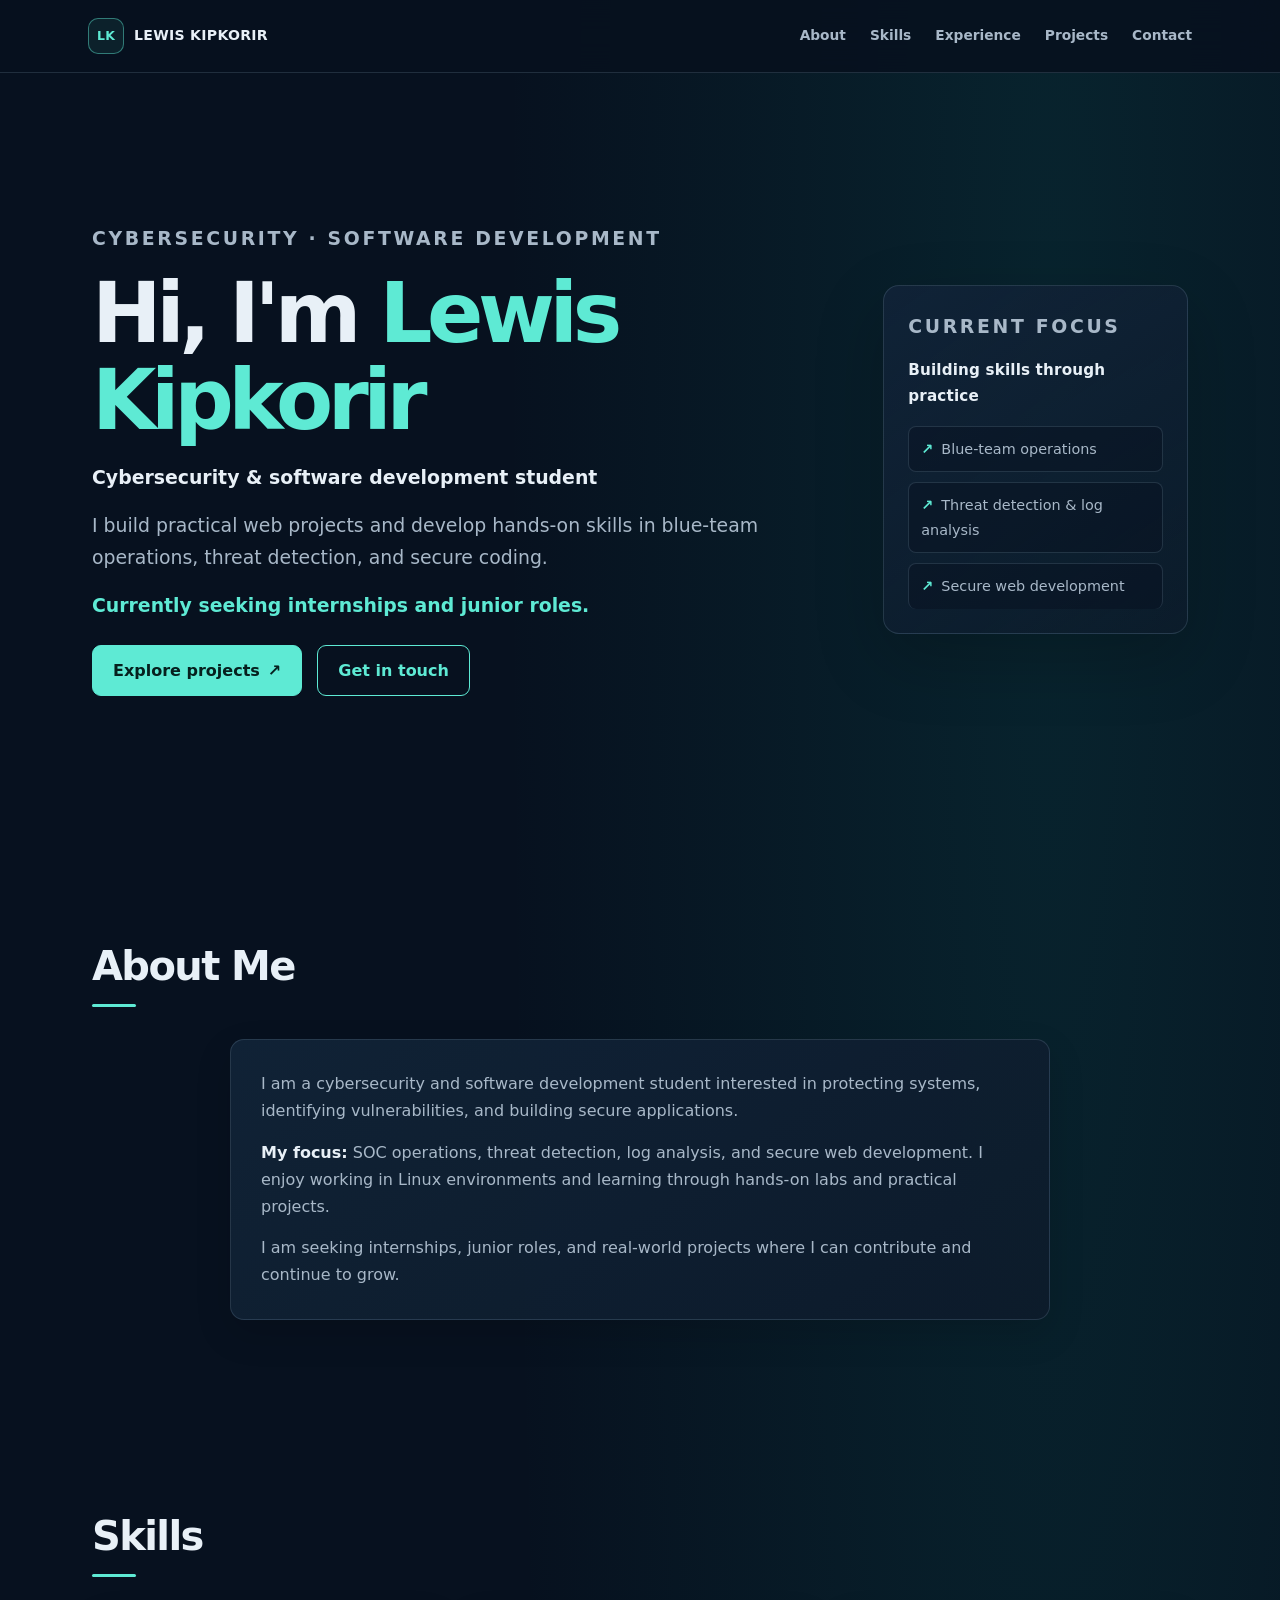
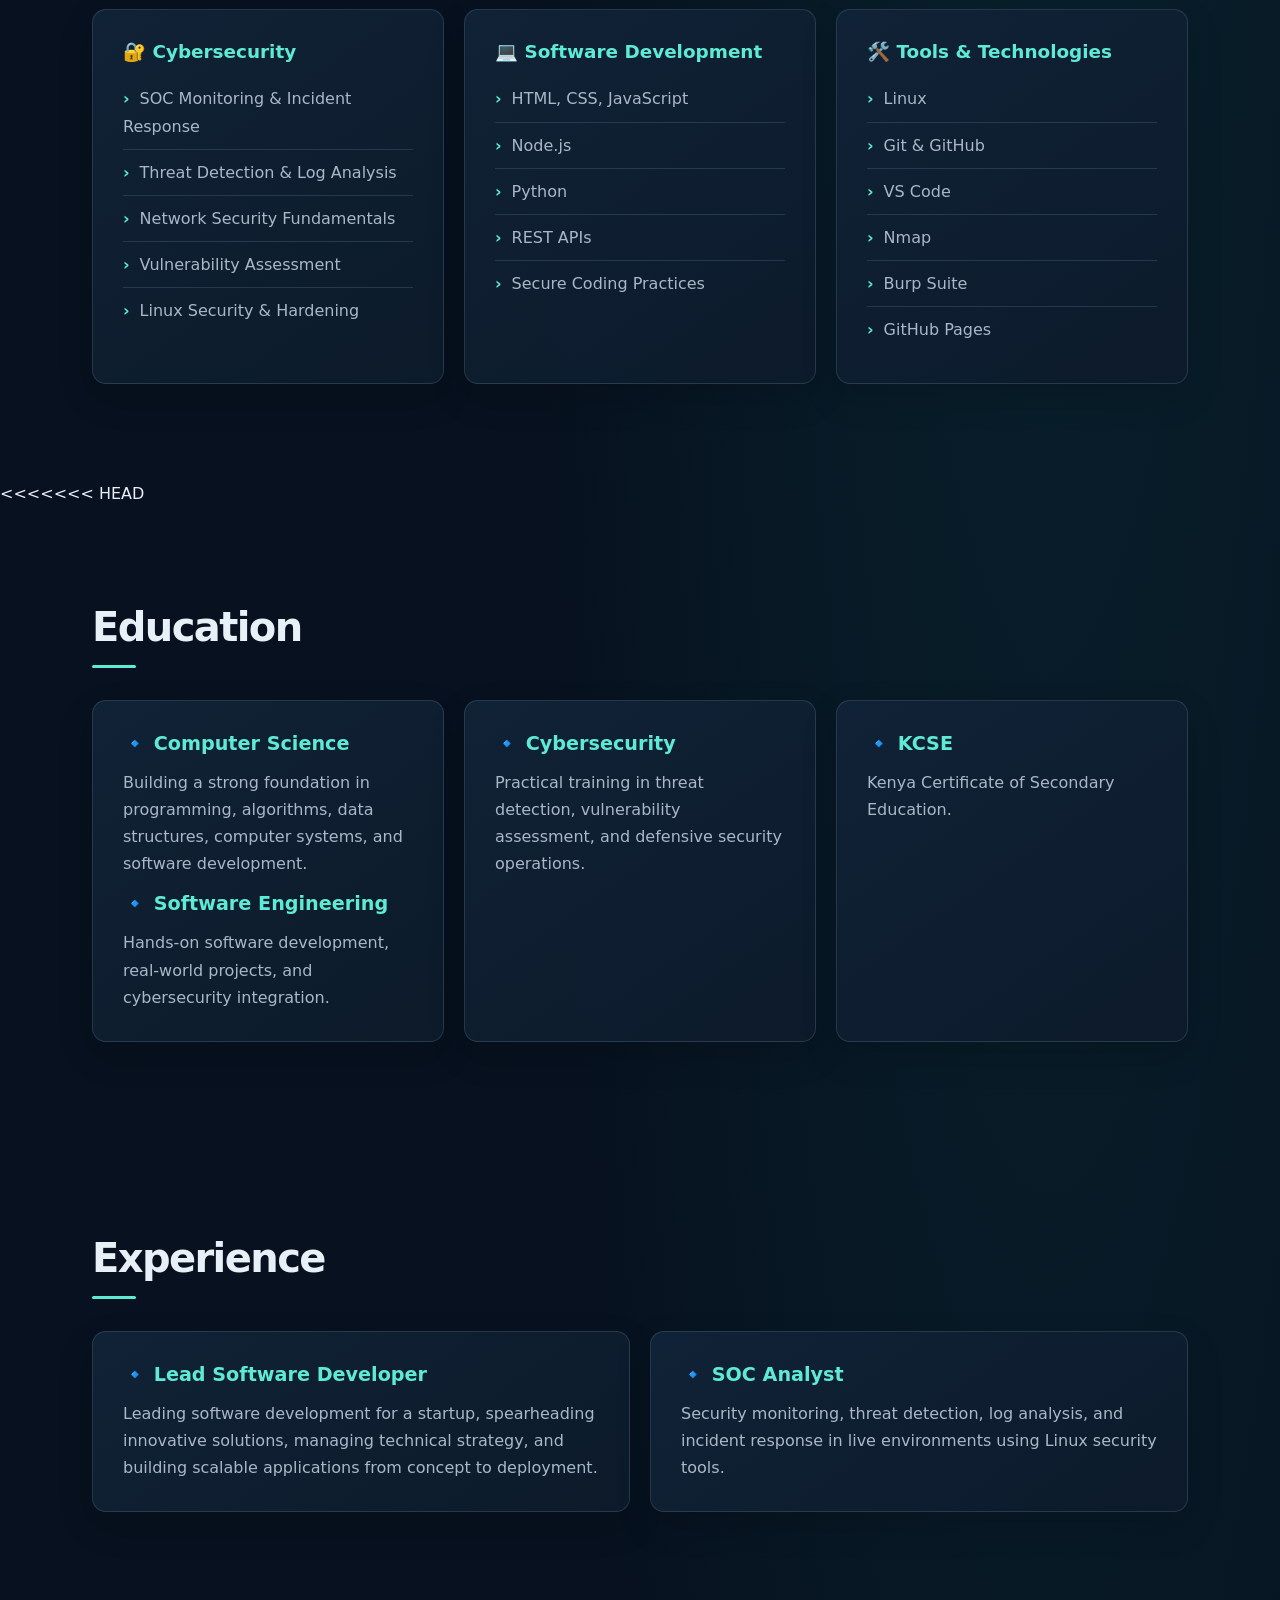
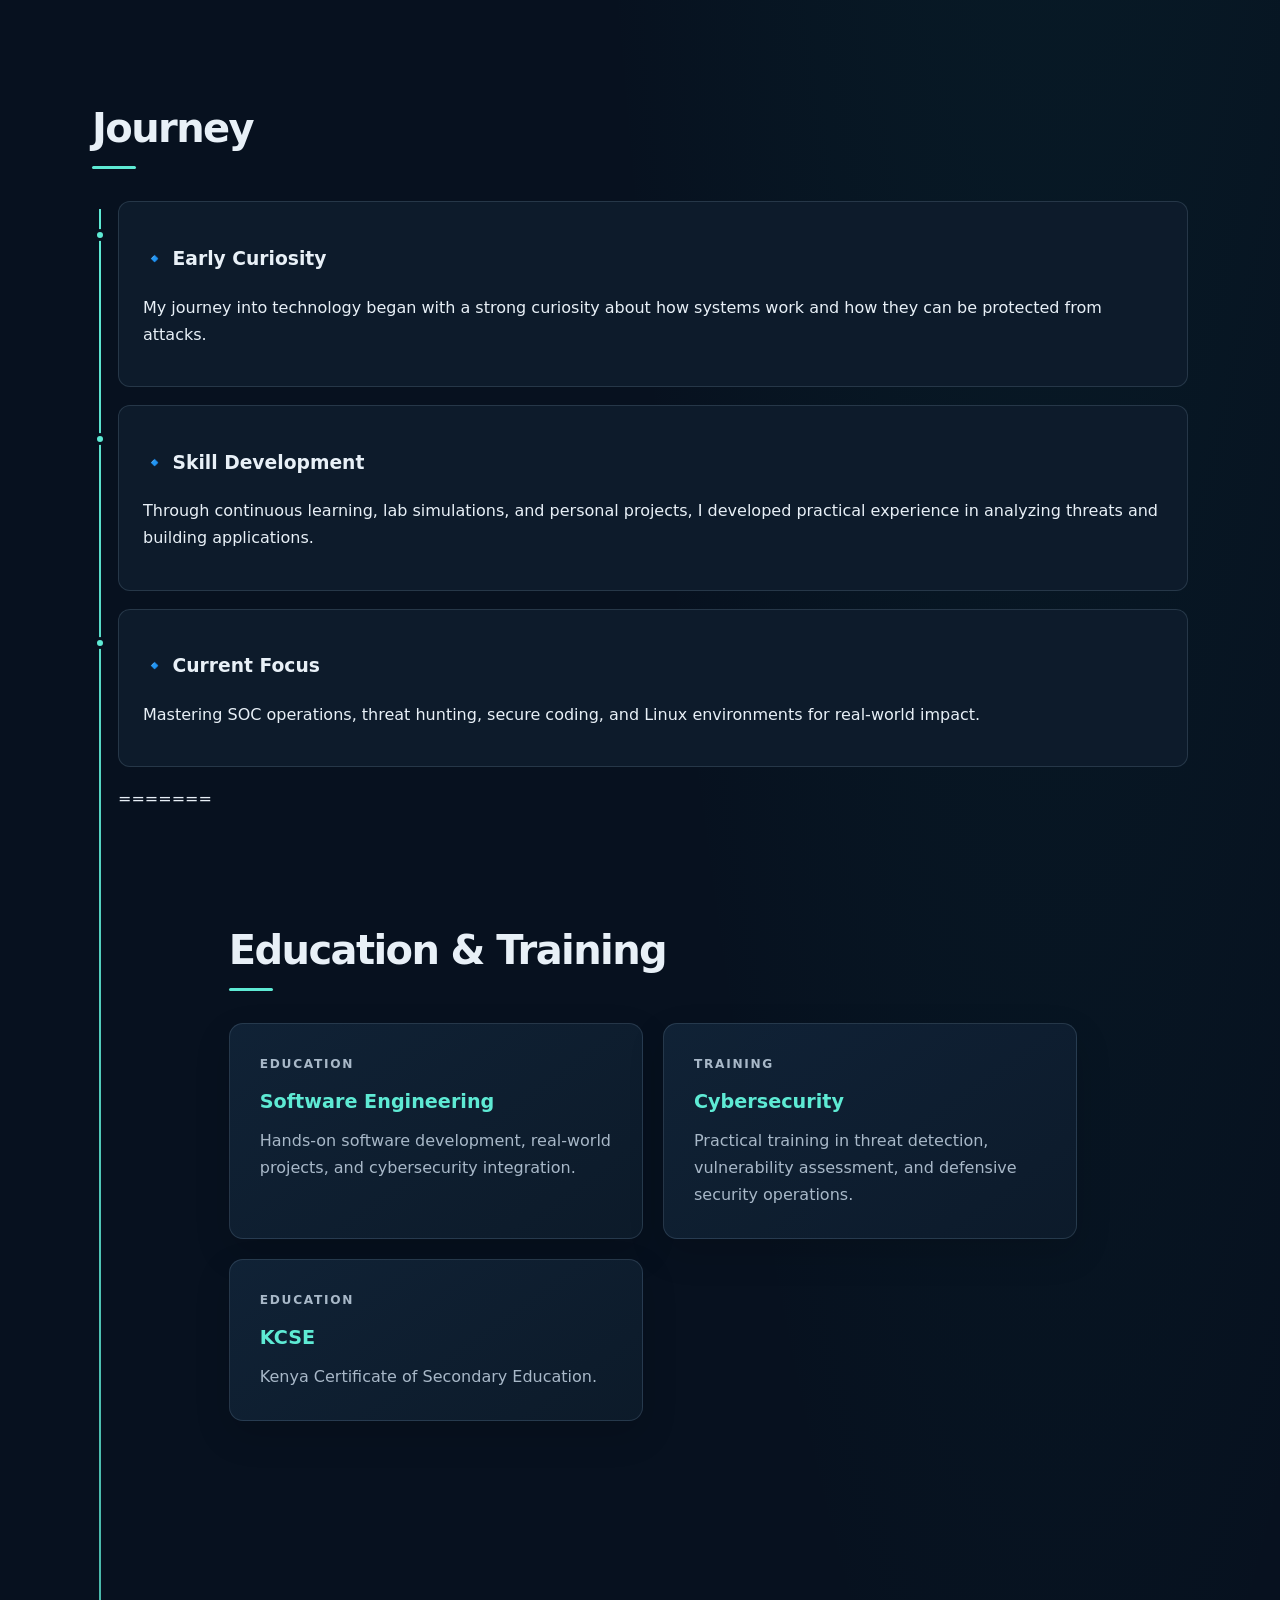
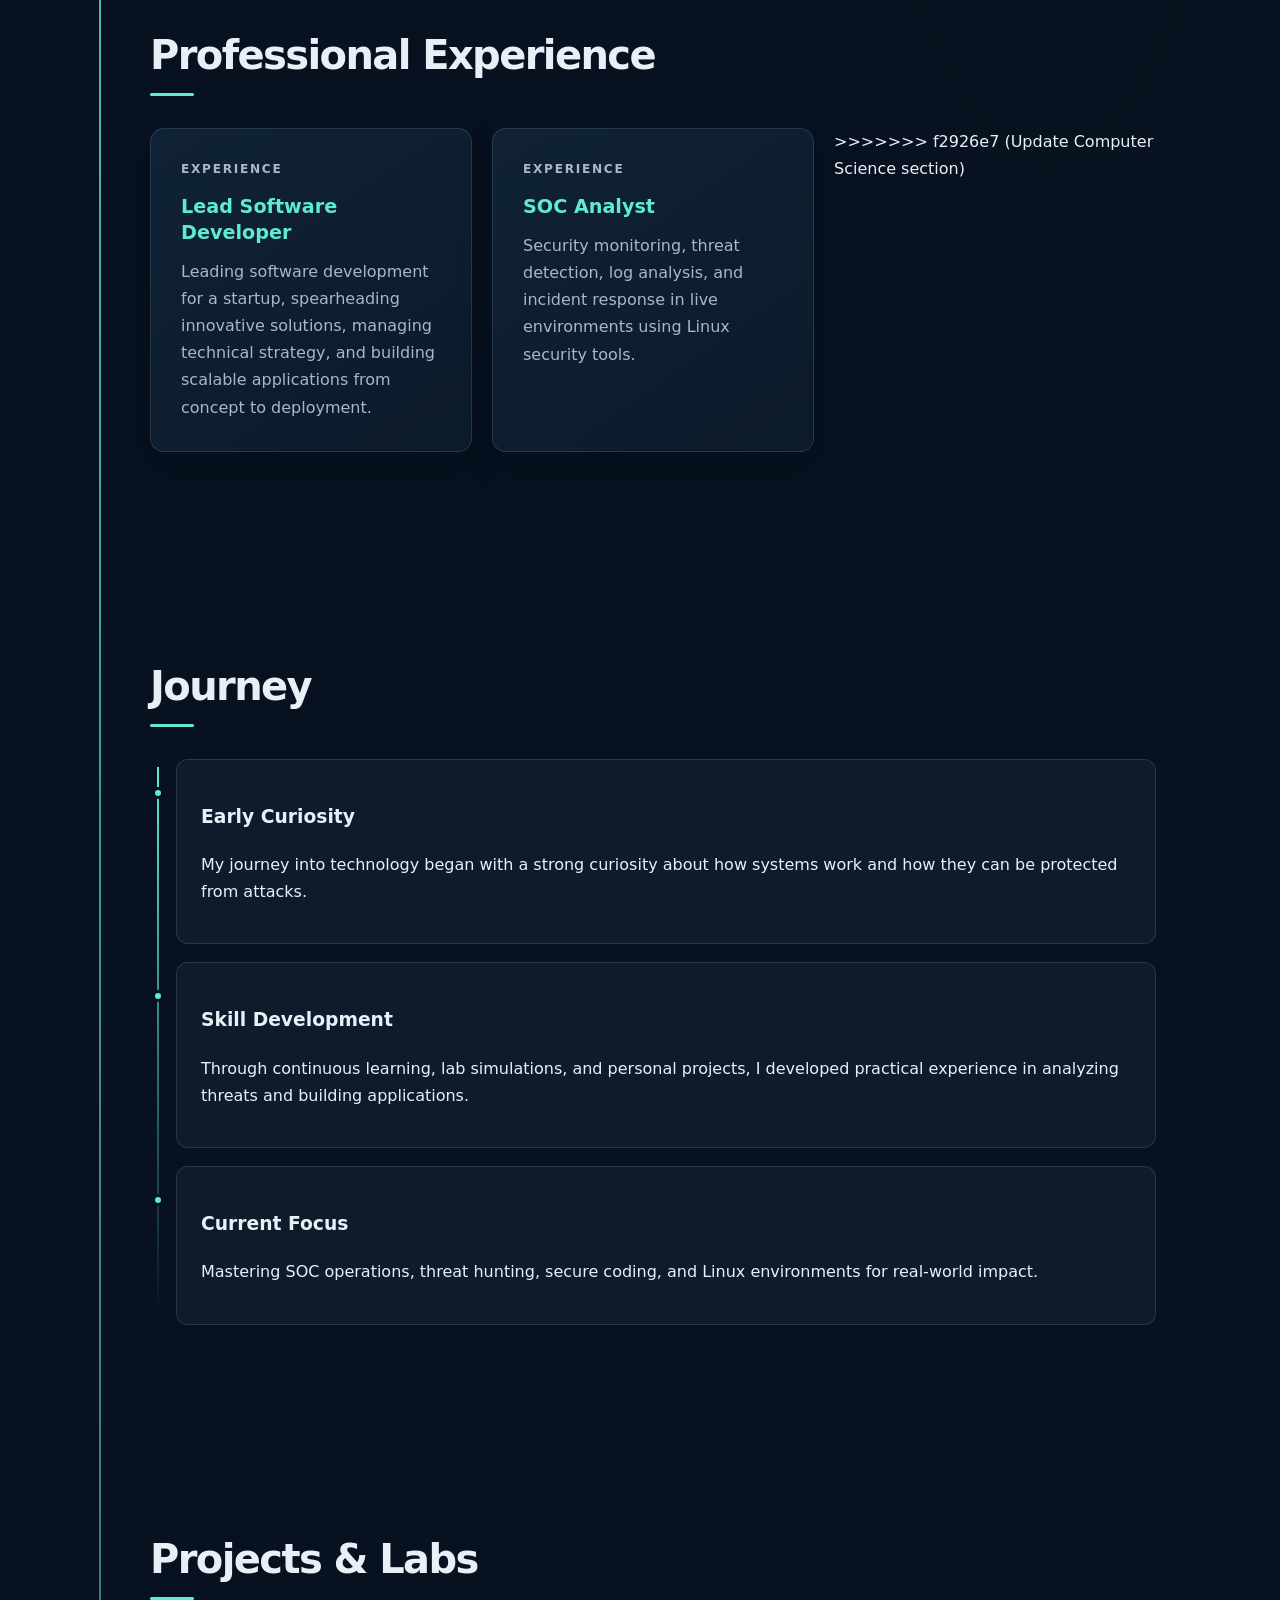
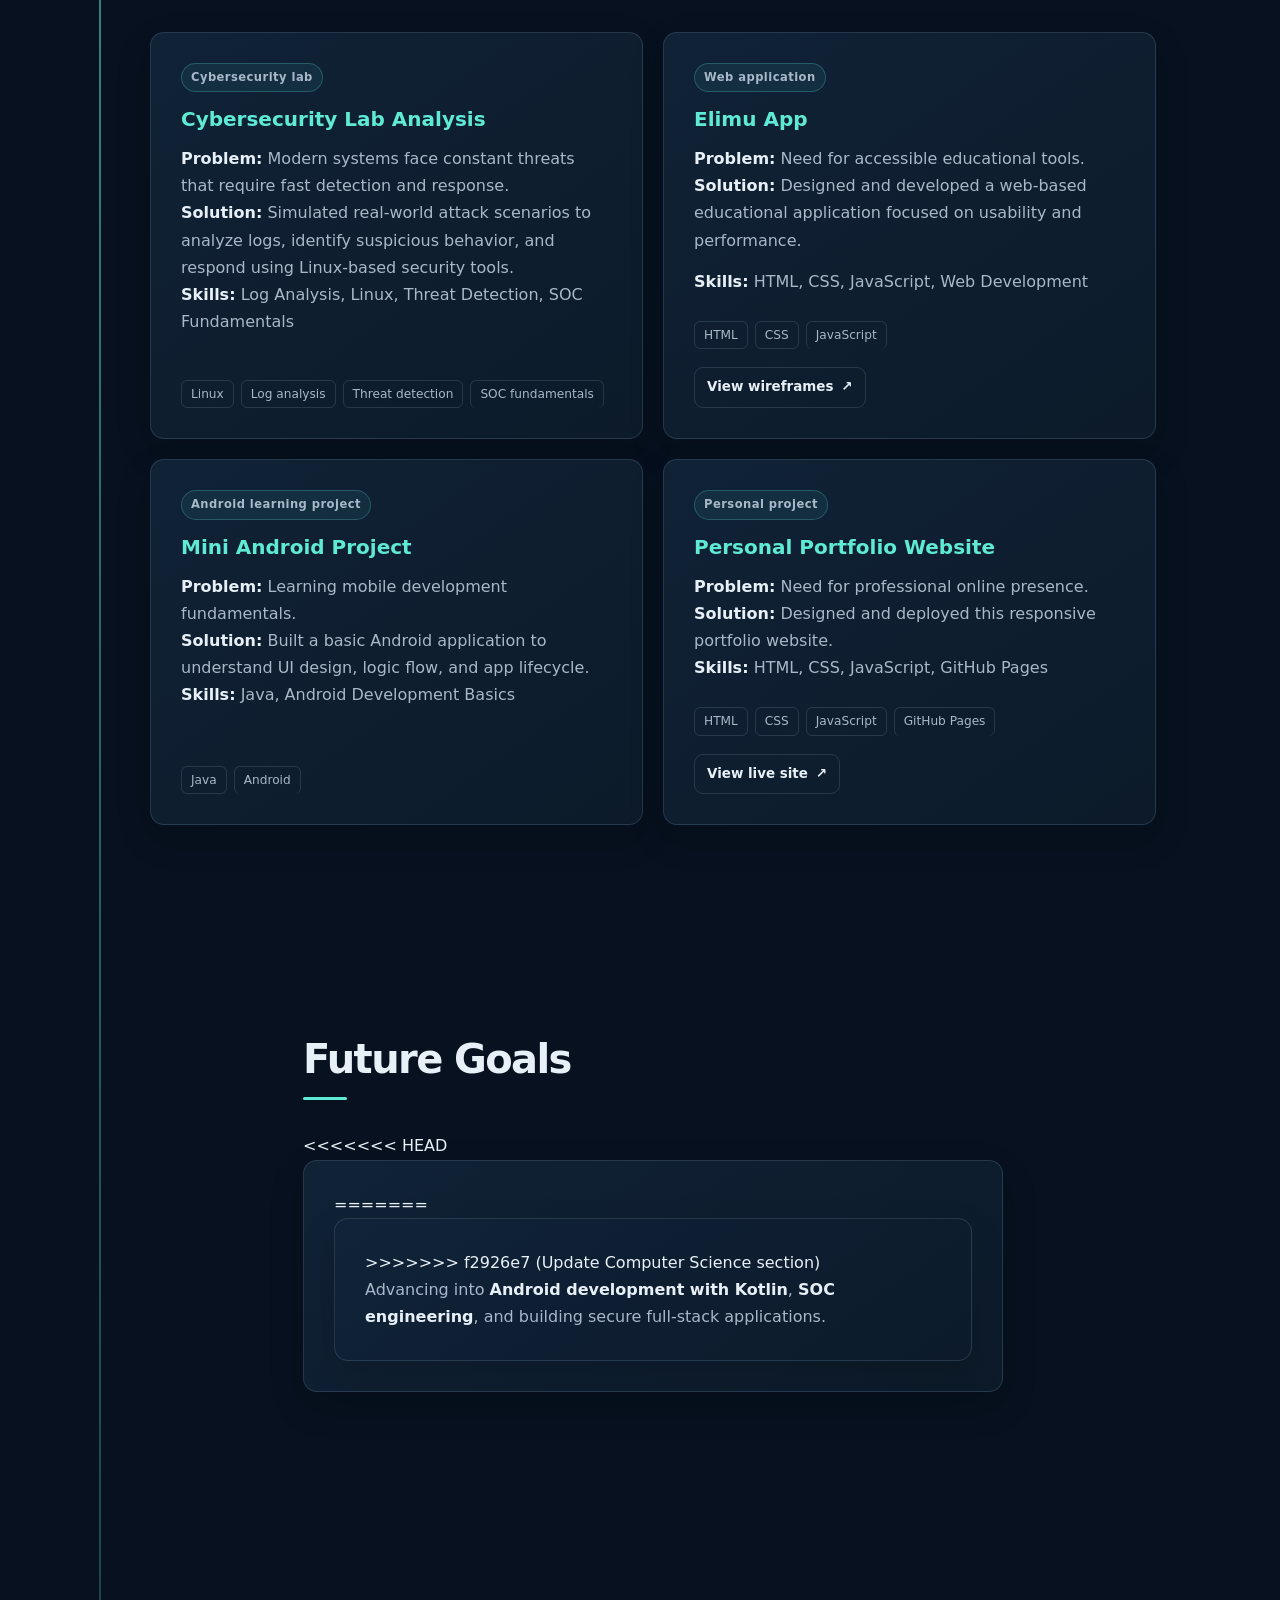
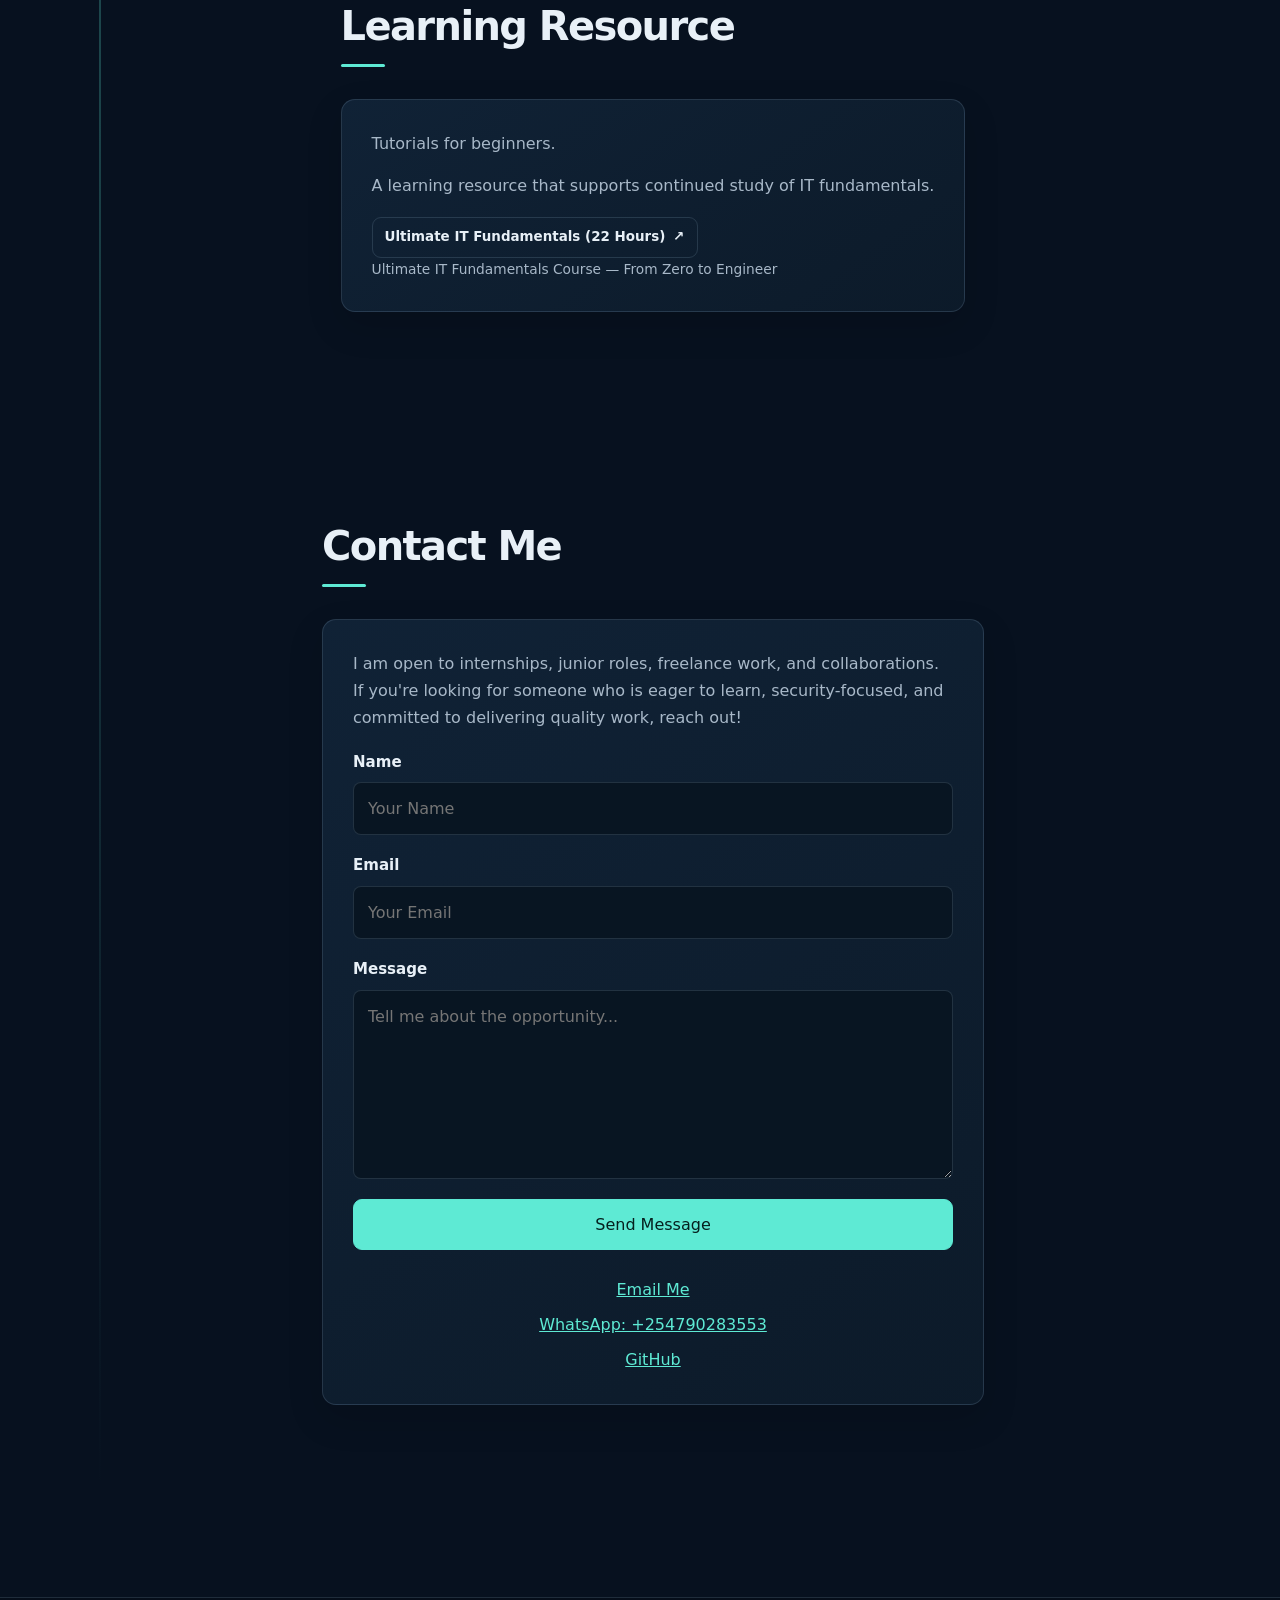
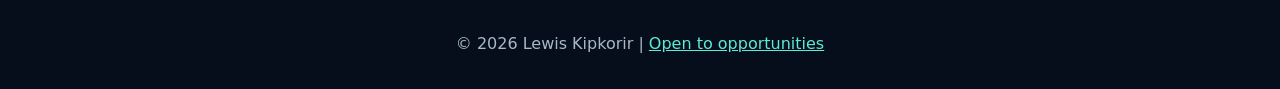
==== index.html @ 9bcc1491 "Polish portfolio design and resolve conflicts" ====
<!DOCTYPE html>
<html lang="en">
<head>
    <meta charset="UTF-8">
    <meta name="viewport" content="width=device-width, initial-scale=1.0">
    <meta name="theme-color" content="#07111f">
    <title>Lewis Kipkorir | Cybersecurity & Software Development
    </title>
    <meta name="description" content="Lewis Kipkorir is a cybersecurity and software development student focused on blue-team operations, secure coding, and practical projects. Open to internships and junior roles.">
    <meta property="og:title" content="Lewis Kipkorir | Cybersecurity & Software Development Student">
    <meta property="og:description" content="Blue-team operations, threat detection, secure web development, and hands-on projects. Open to internships and junior roles.">
    <meta property="og:type" content="website">
    <style>
        :root {
            color-scheme: dark;
            --page: #07111f;
            --surface: #0d1b2b;
            --text: #e8f0f7;
            --muted: #a8b8c8;
            --accent: #5eead4;
            --border: rgba(148, 180, 205, 0.18);
            --content-width: 1160px;
            --nav-height: 72px;
        }

        *,
        *::before,
        *::after { box-sizing: border-box; }

        html {
            scroll-behavior: smooth;
            scroll-padding-top: calc(var(--nav-height) + 20px);
        }

        body {
            min-width: 320px;
            margin: 0;
            padding-top: var(--nav-height);
            background:
                radial-gradient(ellipse at 82% 4%, rgba(13, 148, 136, 0.14), transparent 34rem),
                var(--page);
            color: var(--text);
            font-family: Inter, ui-sans-serif, system-ui, -apple-system, BlinkMacSystemFont, "Segoe UI", sans-serif;
            font-size: 1rem;
            line-height: 1.7;
            -webkit-font-smoothing: antialiased;
        }

        a { color: var(--accent); }
        a:hover { color: #99f6e4; }
        a:focus-visible,
        button:focus-visible,
        input:focus-visible,
        textarea:focus-visible {
            outline: 3px solid var(--accent);
            outline-offset: 4px;
        }

        .skip-link {
            position: fixed;
            top: 10px;
            left: 10px;
            z-index: 1001;
            padding: 10px 16px;
            transform: translateY(-150%);
            border-radius: 8px;
            background: var(--accent);
            color: #06201e;
            font-weight: 700;
        }
        .skip-link:focus { transform: translateY(0); }

        header, main, footer { width: 100%; }

        nav {
            position: fixed;
            inset: 0 0 auto;
            z-index: 100;
            border-bottom: 1px solid var(--border);
            background: rgba(7, 17, 31, 0.9);
            backdrop-filter: blur(16px);
        }
        .nav-container {
            display: flex;
            min-height: var(--nav-height);
            align-items: center;
            justify-content: space-between;
            max-width: var(--content-width);
            margin: 0 auto;
            padding: 0 28px;
        }
        .brand {
            display: inline-flex;
            align-items: center;
            gap: 10px;
            color: var(--text);
            font-size: 0.88rem;
            font-weight: 750;
            letter-spacing: 0.02em;
            text-decoration: none;
            white-space: nowrap;
        }
        .brand-mark {
            display: grid;
            width: 36px;
            height: 36px;
            place-items: center;
            border: 1px solid rgba(94, 234, 212, 0.45);
            border-radius: 10px;
            background: rgba(94, 234, 212, 0.08);
            color: var(--accent);
            font-size: 0.78rem;
        }
        .nav-links {
            display: flex;
            align-items: center;
            justify-content: flex-end;
            gap: clamp(12px, 2vw, 24px);
            margin: 0;
            padding: 0;
            list-style: none;
        }
        .nav-links li {
            padding: 0;
            border: 0;
        }
        .nav-links li::before { content: none; }
        .nav-links a {
            display: inline-flex;
            min-height: 44px;
            align-items: center;
            color: var(--muted);
            font-size: 0.86rem;
            font-weight: 600;
            text-decoration: none;
            transition: color 160ms ease;
        }
        .nav-links a:hover { color: var(--accent); }
        .nav-toggle {
            display: none;
            min-width: 44px;
            min-height: 44px;
            border: 1px solid var(--border);
            border-radius: 10px;
            background: var(--surface);
            color: var(--text);
            font-size: 1.35rem;
            cursor: pointer;
        }

        .hero {
            display: flex;
            min-height: min(760px, calc(100vh - var(--nav-height)));
            min-height: min(760px, calc(100svh - var(--nav-height)));
            align-items: center;
            max-width: var(--content-width);
            margin: 0 auto;
            padding: clamp(72px, 12vw, 150px) 32px;
        }
        .hero-layout {
            display: grid;
            width: 100%;
            grid-template-columns: minmax(0, 1.5fr) minmax(230px, 0.65fr);
            align-items: center;
            gap: clamp(32px, 7vw, 88px);
        }
        .hero-content { max-width: 760px; }
        .eyebrow,
        .card-kicker {
            margin: 0 0 14px;
            color: var(--accent);
            font-size: 0.76rem;
            font-weight: 750;
            letter-spacing: 0.14em;
            text-transform: uppercase;
        }
        .hero h1 {
            margin: 0 0 16px;
            font-size: clamp(2.8rem, 6.6vw, 5.2rem);
            font-weight: 750;
            letter-spacing: -0.065em;
            line-height: 1.05;
        }
        .hero h1 span { color: var(--accent); }
        .hero p {
            max-width: 720px;
            margin: 0 0 16px;
            color: var(--muted);
            font-size: clamp(1rem, 2vw, 1.18rem);
        }
        .hero p strong { color: var(--text); }
        .hero .open-to-work {
            color: var(--accent);
            font-weight: 650;
        }
        .hero-aside {
            padding: 24px;
            border: 1px solid var(--border);
            border-radius: 16px;
            background: linear-gradient(145deg, rgba(17, 35, 56, 0.92), rgba(13, 27, 43, 0.7));
            box-shadow: 0 24px 70px rgba(0, 0, 0, 0.2);
        }
        .hero-aside h2 {
            margin: 0 0 16px;
            color: var(--text);
            font-size: 0.95rem;
            letter-spacing: 0.01em;
        }
        .focus-list { display: grid; gap: 10px; }
        .focus-list li {
            padding: 10px 12px;
            border: 1px solid var(--border);
            border-radius: 8px;
            background: rgba(7, 17, 31, 0.45);
            color: var(--muted);
            font-size: 0.9rem;
        }
        .focus-list li::before {
            margin-right: 8px;
            color: var(--accent);
            content: "↗";
        }

        .btn {
            display: inline-flex;
            min-height: 48px;
            align-items: center;
            justify-content: center;
            gap: 8px;
            margin: 8px 10px 0 0;
            padding: 11px 20px;
            border: 1px solid var(--accent);
            border-radius: 9px;
            background: var(--accent);
            color: #06201e;
            font-weight: 700;
            text-align: center;
            text-decoration: none;
            transition: background-color 160ms ease, border-color 160ms ease, transform 160ms ease;
        }
        .btn:hover {
            transform: translateY(-2px);
            border-color: #99f6e4;
            background: #99f6e4;
            color: #06201e;
        }
        .btn-secondary {
            background: transparent;
            color: var(--accent);
        }
        .btn-secondary:hover {
            background: rgba(94, 234, 212, 0.1);
            color: #99f6e4;
        }
        .btn-quiet {
            min-height: 40px;
            margin: 0;
            padding: 8px 12px;
            border-color: var(--border);
            background: transparent;
            color: var(--text);
            font-size: 0.84rem;
        }
        .btn-quiet:hover {
            border-color: var(--accent);
            background: rgba(94, 234, 212, 0.08);
            color: var(--accent);
        }

        section {
            max-width: var(--content-width);
            margin: 0 auto;
            padding: clamp(56px, 8vw, 96px) 32px;
            scroll-margin-top: calc(var(--nav-height) + 12px);
        }
        .section-title {
            margin: 0 0 32px;
            color: var(--text);
            font-size: clamp(1.8rem, 4vw, 2.5rem);
            letter-spacing: -0.04em;
            line-height: 1.2;
        }
        .section-title::after {
            display: block;
            width: 44px;
            height: 3px;
            margin-top: 14px;
            border-radius: 3px;
            background: var(--accent);
            content: "";
        }

        .cards,
        .skills-grid {
            display: grid;
            grid-template-columns: repeat(auto-fit, minmax(min(100%, 290px), 1fr));
            gap: 20px;
        }
        .card {
            min-width: 0;
            padding: clamp(22px, 3vw, 30px);
            border: 1px solid var(--border);
            border-radius: 14px;
            background: linear-gradient(145deg, rgba(17, 35, 56, 0.94), rgba(13, 27, 43, 0.94));
            box-shadow: 0 14px 36px rgba(0, 0, 0, 0.14);
            transition: border-color 180ms ease, transform 180ms ease;
        }
        .card:hover {
            transform: translateY(-3px);
            border-color: rgba(94, 234, 212, 0.42);
        }
        .card h3 {
            margin: 0 0 12px;
            color: var(--accent);
            font-size: 1.2rem;
            line-height: 1.35;
        }
        .card p { margin: 0 0 14px; color: var(--muted); }
        .card p:last-child { margin-bottom: 0; }
        .card strong { color: var(--text); }
        .prose-card { max-width: 820px; margin: 0 auto; }
        .prose-card p + p { margin-top: 14px; }
        .project-grid { grid-template-columns: repeat(2, minmax(0, 1fr)); }
        .project-card { display: flex; flex-direction: column; }
        .project-card h3 { font-size: 1.25rem; }
        .project-kind {
            display: inline-flex;
            align-self: flex-start;
            margin-bottom: 14px;
            padding: 4px 9px;
            border: 1px solid rgba(94, 234, 212, 0.24);
            border-radius: 999px;
            background: rgba(94, 234, 212, 0.07);
            color: var(--accent);
            font-size: 0.72rem;
            font-weight: 700;
            letter-spacing: 0.04em;
        }
        .tags {
            display: flex;
            flex-wrap: wrap;
            gap: 7px;
            margin: auto 0 0;
            padding-top: 12px;
            list-style: none;
        }
        .tags li {
            padding: 4px 9px;
            border: 1px solid var(--border);
            border-radius: 6px;
            color: var(--muted);
            font-size: 0.76rem;
            line-height: 1.5;
        }
        .tags li::before { content: none; }
        .project-actions {
            display: flex;
            flex-wrap: wrap;
            gap: 9px;
            margin-top: 18px;
        }
        .contact-links {
            display: grid;
            gap: 8px;
            margin-top: 26px;
            text-align: center;
        }
        .contact-links p { margin: 0; }
        .contact-links a { overflow-wrap: anywhere; }
        .contact-intro { max-width: 600px; margin: 0 auto; }
        .contact-card { width: 100%; max-width: 720px; margin: 0 auto; }
        .narrow-card { max-width: 700px; margin: 0 auto; }
        .resource-caption {
            margin: 14px 0 0;
            color: var(--muted);
            font-size: 0.86rem;
        }

        .reveal {
            opacity: 0;
            transform: translateY(18px);
            transition: opacity 500ms ease, transform 500ms ease, border-color 180ms ease;
        }
        .reveal.is-visible {
            opacity: 1;
            transform: translateY(0);
        }
        .card.reveal.is-visible:hover { transform: translateY(-3px); }

        .skill-category { margin: 0; }
        .skill-category h3 { font-size: 1.15rem; }
        ul { margin: 0; padding: 0; list-style: none; }
        ul li {
            padding: 9px 0;
            border-bottom: 1px solid var(--border);
            color: var(--muted);
        }
        ul li:last-child { border-bottom: 0; }
        ul li::before {
            margin-right: 10px;
            color: var(--accent);
            content: "›";
            font-weight: 800;
        }

        .timeline {
            position: relative;
            display: grid;
            gap: 18px;
            margin: 0;
            padding-left: 26px;
        }
        .timeline::before {
            position: absolute;
            inset: 8px auto 8px 7px;
            width: 2px;
            background: linear-gradient(var(--accent), transparent);
            content: "";
        }
        .timeline-card {
            position: relative;
            margin: 0;
            padding: 22px 24px;
            border: 1px solid var(--border);
            border-radius: 12px;
            background: var(--surface);
        }
        .timeline-card::before {
            position: absolute;
            top: 27px;
            left: -25px;
            width: 12px;
            height: 12px;
            border: 3px solid var(--page);
            border-radius: 50%;
            background: var(--accent);
            content: "";
        }

        form label {
            display: block;
            margin: 18px 0 7px;
            color: var(--text);
            font-size: 0.94rem;
            font-weight: 650;
        }
        form input,
        form textarea {
            display: block;
            width: 100%;
            min-height: 48px;
            padding: 12px 14px;
            border: 1px solid var(--border);
            border-radius: 8px;
            background: #081522;
            color: var(--text);
            font: inherit;
            transition: border-color 160ms ease;
        }
        form textarea { min-height: 150px; resize: vertical; }
        form input:focus,
        form textarea:focus {
            border-color: var(--accent);
            outline: 3px solid rgba(94, 234, 212, 0.35);
            outline-offset: 2px;
        }
        form button.btn {
            width: 100%;
            margin-top: 20px;
            font: inherit;
            cursor: pointer;
        }
        form button.btn:disabled { cursor: wait; opacity: 0.7; }
        #form-feedback { margin-top: 14px; }

        footer {
            padding: 32px 20px;
            border-top: 1px solid var(--border);
            background: rgba(5, 13, 23, 0.65);
            color: var(--muted);
            text-align: center;
        }
        footer p { margin: 0; }
        #back-to-top {
            position: fixed;
            right: 22px;
            bottom: 22px;
            z-index: 90;
            display: grid;
            width: 48px;
            height: 48px;
            place-items: center;
            border: 1px solid var(--border);
            border-radius: 50%;
            background: var(--accent);
            color: #06201e;
            font-size: 1.35rem;
            font-weight: 700;
            cursor: pointer;
            box-shadow: 0 8px 24px rgba(0, 0, 0, 0.28);
        }
        #back-to-top[hidden] { display: none; }

        @media (max-width: 900px) {
            .nav-container { justify-content: space-between; }
            .nav-toggle { display: inline-grid; place-items: center; }
            .nav-links {
                position: absolute;
                top: calc(100% + 8px);
                right: 16px;
                left: 16px;
                display: none;
                max-height: calc(100svh - var(--nav-height) - 24px);
                flex-direction: column;
                align-items: stretch;
                gap: 0;
                overflow-y: auto;
                padding: 8px;
                border: 1px solid var(--border);
                border-radius: 12px;
                background: #0a1725;
                box-shadow: 0 18px 44px rgba(0, 0, 0, 0.4);
            }
            .nav-links.is-open { display: flex; }
            .nav-links li { width: 100%; }
            .nav-links a {
                display: flex;
                padding: 10px 12px;
                border-radius: 7px;
                font-size: 0.95rem;
            }
            .nav-links a:hover { background: rgba(94, 234, 212, 0.08); }
        }

        @media (max-width: 600px) {
            :root { --nav-height: 64px; }
            .nav-container { padding: 0 18px; }
            .hero {
                min-height: auto;
                padding: 88px 22px 76px;
            }
            .hero-layout { grid-template-columns: minmax(0, 1fr); gap: 30px; }
            .hero h1 { font-size: clamp(2.55rem, 12vw, 4rem); }
            .hero .btn { width: 100%; margin-right: 0; }
            section { padding: 56px 22px; }
            .section-title { margin-bottom: 24px; }
            .card { padding: 22px; }
            .project-grid { grid-template-columns: minmax(0, 1fr); }
            #back-to-top { right: 16px; bottom: 16px; }
        }

        @media (prefers-reduced-motion: reduce) {
            html { scroll-behavior: auto; }
            *,
            *::before,
            *::after {
                scroll-behavior: auto !important;
                transition-duration: 0.01ms !important;
                animation-duration: 0.01ms !important;
                animation-iteration-count: 1 !important;
            }
            .reveal { opacity: 1; transform: none; }
        }
    </style>
</head>
<body>
    <a class="skip-link" href="#main-content">Skip to content</a>
    <header>
        <nav aria-label="Main navigation">
            <div class="nav-container">
                <a class="brand" href="#home" aria-label="Lewis Kipkorir, home">
                    <span class="brand-mark" aria-hidden="true">LK</span>
                    <span>LEWIS KIPKORIR</span>
                </a>
                <button class="nav-toggle" type="button" aria-label="Toggle navigation menu" aria-expanded="false" aria-controls="primary-navigation">☰</button>
                <ul class="nav-links" id="primary-navigation">
                    <li><a href="#about">About</a></li>
                    <li><a href="#skills">Skills</a></li>
                    <li><a href="#experience">Experience</a></li>
                    <li><a href="#projects">Projects</a></li>
                    <li><a href="#contact">Contact</a></li>
                </ul>
            </div>
        </nav>
    </header>

    <main id="main-content" tabindex="-1">
        <section class="hero" id="home" aria-labelledby="hero-title">
            <div class="hero-layout">
              <div class="hero-content">
                <p class="eyebrow">Cybersecurity · Software Development</p>
                <h1 id="hero-title">Hi, I'm <span>Lewis Kipkorir</span></h1>
                <p><strong>Cybersecurity &amp; software development student</strong></p>
                <p>I build practical web projects and develop hands-on skills in blue-team operations, threat detection, and secure coding.</p>
                <p><span class="open-to-work">Currently seeking internships and junior roles.</span></p>
                <a href="#projects" class="btn">Explore projects <span aria-hidden="true">↗</span></a>
                <a href="#contact" class="btn btn-secondary">Get in touch</a>
              </div>
              <aside class="hero-aside" aria-label="Areas of interest">
                <p class="eyebrow">Current focus</p>
                <h2>Building skills through practice</h2>
                <ul class="focus-list">
                    <li>Blue-team operations</li>
                    <li>Threat detection &amp; log analysis</li>
                    <li>Secure web development</li>
                </ul>
              </aside>
            </div>
        </section>
        <section id="about" aria-labelledby="about-title">
            <h2 class="section-title" id="about-title">About Me</h2>
            <div class="card prose-card">
                <p>I am a cybersecurity and software development student interested in protecting systems, identifying vulnerabilities, and building secure applications.</p>
                <p><strong>My focus:</strong> SOC operations, threat detection, log analysis, and secure web development. I enjoy working in Linux environments and learning through hands-on labs and practical projects.</p>
                <p>I am seeking internships, junior roles, and real-world projects where I can contribute and continue to grow.</p>
            </div>
        </section>

        <section id="skills">
            <h2 class="section-title">Skills</h2>
            <div class="skills-grid">
                <div class="card">
                    <div class="skill-category">
                        <h3>🔐 Cybersecurity</h3>
                        <ul>
                            <li>SOC Monitoring & Incident Response</li>
                            <li>Threat Detection & Log Analysis</li>
                            <li>Network Security Fundamentals</li>
                            <li>Vulnerability Assessment</li>
                            <li>Linux Security & Hardening</li>
                        </ul>
                    </div>
                </div>
                <div class="card">
                    <div class="skill-category">
                        <h3>💻 Software Development</h3>
                        <ul>
                            <li>HTML, CSS, JavaScript</li>
                            <li>Node.js</li>
                            <li>Python</li>
                            <li>REST APIs</li>
                            <li>Secure Coding Practices</li>
                        </ul>
                    </div>
                </div>
                <div class="card">
                    <div class="skill-category">
                        <h3>🛠️ Tools & Technologies</h3>
                        <ul>
                            <li>Linux</li>
                            <li>Git & GitHub</li>
                            <li>VS Code</li>
                            <li>Nmap</li>
                            <li>Burp Suite</li>
                            <li>GitHub Pages</li>
                        </ul>
                    </div>
                </div>
            </div>
        </section>

<<<<<<< HEAD
        <!-- Education -->
      <section id="education">
    <h2 class="section-title">Education</h2>
    <div class="cards">
        <div class="card">
            <h3>🔹 Computer Science</h3>
            <p>Building a strong foundation in programming, algorithms, data structures, computer systems, and software development.</p>

            <h3>🔹 Software Engineering</h3>
            <p>Hands-on software development, real-world projects, and cybersecurity integration.</p>
        </div>
        <div class="card">
            <h3>🔹 Cybersecurity</h3>
            <p>Practical training in threat detection, vulnerability assessment, and defensive security operations.</p>
        </div>
        <div class="card">
            <h3>🔹 KCSE</h3>
            <p>Kenya Certificate of Secondary Education.</p>
        </div>
    </div>
</section>
<!-- Experience -->
<section id="experience">
    <h2 class="section-title">Experience</h2>
    <div class="cards">
        <div class="card">
            <h3>🔹 Lead Software Developer </h3>
            <p>Leading software development for a startup, spearheading innovative solutions, managing technical strategy, and building scalable applications from concept to deployment.</p>
        </div>
        <div class="card">
            <h3>🔹 SOC Analyst</h3>
            <p>Security monitoring, threat detection, log analysis, and incident response in live environments using Linux security tools.</p>
        </div>
    </div>
</section>

        <!-- Journey -->
        <section id="journey">
            <h2 class="section-title">Journey</h2>
            <div class="timeline">
                <div class="timeline-card">
                    <h3>🔹 Early Curiosity</h3>
                    <p>My journey into technology began with a strong curiosity about how systems work and how they can be protected from attacks.</p>
                </div>
                <div class="timeline-card">
                    <h3>🔹 Skill Development</h3>
                    <p>Through continuous learning, lab simulations, and personal projects, I developed practical experience in analyzing threats and building applications.</p>
                </div>
                <div class="timeline-card">
                    <h3>🔹 Current Focus</h3>
                    <p>Mastering SOC operations, threat hunting, secure coding, and Linux environments for real-world impact.</p>
                </div>
=======
        <section id="education">
            <h2 class="section-title">Education &amp; Training</h2>
            <div class="cards">
                <article class="card">
                    <p class="card-kicker">Education</p>
                    <h3>Software Engineering</h3>
                    <p>Hands-on software development, real-world projects, and cybersecurity integration.</p>
                </article>
                <article class="card">
                    <p class="card-kicker">Training</p>
                    <h3>Cybersecurity</h3>
                    <p>Practical training in threat detection, vulnerability assessment, and defensive security operations.</p>
                </article>
                <article class="card">
                    <p class="card-kicker">Education</p>
                    <h3>KCSE</h3>
                    <p>Kenya Certificate of Secondary Education.</p>
                </article>
            </div>
        </section>
        <section id="experience">
            <h2 class="section-title">Professional Experience</h2>
            <div class="cards">
                <article class="card">
                    <p class="card-kicker">Experience</p>
                    <h3>Lead Software Developer</h3>
                    <p>Leading software development for a startup, spearheading innovative solutions, managing technical strategy, and building scalable applications from concept to deployment.</p>
                </article>
                <article class="card">
                    <p class="card-kicker">Experience</p>
                    <h3>SOC Analyst</h3>
                    <p>Security monitoring, threat detection, log analysis, and incident response in live environments using Linux security tools.</p>
                </article>
>>>>>>> f2926e7 (Update Computer Science section)
            </div>
        </section>

        <section id="journey">
            <h2 class="section-title">Journey</h2>
            <div class="timeline">
                <article class="timeline-card">
                    <h3>Early Curiosity</h3>
                    <p>My journey into technology began with a strong curiosity about how systems work and how they can be protected from attacks.</p>
                </article>
                <article class="timeline-card">
                    <h3>Skill Development</h3>
                    <p>Through continuous learning, lab simulations, and personal projects, I developed practical experience in analyzing threats and building applications.</p>
                </article>
                <article class="timeline-card">
                    <h3>Current Focus</h3>
                    <p>Mastering SOC operations, threat hunting, secure coding, and Linux environments for real-world impact.</p>
                </article>
            </div>
        </section>

        <section id="projects" aria-labelledby="projects-title">
            <h2 class="section-title" id="projects-title">Projects &amp; Labs</h2>
            <div class="cards project-grid">
                <article class="card project-card">
                    <p class="project-kind">Cybersecurity lab</p>
                    <h3>Cybersecurity Lab Analysis</h3>
                    <p><strong>Problem:</strong> Modern systems face constant threats that require fast detection and response.<br>
                    <strong>Solution:</strong> Simulated real-world attack scenarios to analyze logs, identify suspicious behavior, and respond using Linux-based security tools.<br>
                    <strong>Skills:</strong> Log Analysis, Linux, Threat Detection, SOC Fundamentals</p>
                    <ul class="tags" aria-label="Technologies and skills">
                        <li>Linux</li><li>Log analysis</li><li>Threat detection</li><li>SOC fundamentals</li>
                    </ul>
                </article>
                <article class="card project-card">
                    <p class="project-kind">Web application</p>
                    <h3>Elimu App</h3>
                    <p><strong>Problem:</strong> Need for accessible educational tools.<br>
                    <strong>Solution:</strong> Designed and developed a web-based educational application focused on usability and performance.</p>
                    <p><strong>Skills:</strong> HTML, CSS, JavaScript, Web Development</p>
                    <ul class="tags" aria-label="Technologies and skills">
                        <li>HTML</li><li>CSS</li><li>JavaScript</li>
                    </ul>
                    <div class="project-actions">
                        <a href="https://docs.google.com/document/d/1K6baFSHXu0sshticX5mxE9CMBUAx9xS-YL0OsA1272k/edit?usp=sharing" target="_blank" rel="noopener noreferrer" class="btn btn-quiet">View wireframes <span aria-hidden="true">↗</span></a>
                    </div>
                </article>
                <article class="card project-card">
                    <p class="project-kind">Android learning project</p>
                    <h3>Mini Android Project</h3>
                    <p><strong>Problem:</strong> Learning mobile development fundamentals.<br>
                    <strong>Solution:</strong> Built a basic Android application to understand UI design, logic flow, and app lifecycle.<br>
                    <strong>Skills:</strong> Java, Android Development Basics</p>
                    <ul class="tags" aria-label="Technologies and skills">
                        <li>Java</li><li>Android</li>
                    </ul>
                </article>
                <article class="card project-card">
                    <p class="project-kind">Personal project</p>
                    <h3>Personal Portfolio Website</h3>
                    <p><strong>Problem:</strong> Need for professional online presence.<br>
                    <strong>Solution:</strong> Designed and deployed this responsive portfolio website.<br>
                    <strong>Skills:</strong> HTML, CSS, JavaScript, GitHub Pages</p>
                    <ul class="tags" aria-label="Technologies and skills">
                        <li>HTML</li><li>CSS</li><li>JavaScript</li><li>GitHub Pages</li>
                    </ul>
                    <div class="project-actions">
                        <a href="https://lordluwie.github.io/portfolio/" target="_blank" rel="noopener noreferrer" class="btn btn-quiet">View live site <span aria-hidden="true">↗</span></a>
                    </div>
                </article>
            </div>
        </section>

<!-- Future Goals -->
<section id="goals">
    <h2 class="section-title">Future Goals</h2>
<<<<<<< HEAD
    <div class="card" style="max-width:700px; margin:auto;">
=======
    <div class="card narrow-card">
>>>>>>> f2926e7 (Update Computer Science section)
        <p>Advancing into <strong>Android development with Kotlin</strong>, <strong>SOC engineering</strong>, and building secure full-stack applications.</p>
    </div>
</section>

        <section id="blog">
            <h2 class="section-title">Learning Resource</h2>
            <div class="card narrow-card">
                <p>Tutorials for beginners.</p>
                <p>A learning resource that supports continued study of IT fundamentals.</p>
                <div class="project-actions">
                    <a href="https://youtu.be/Iyfntbj2jWU" target="_blank" rel="noopener noreferrer" class="btn btn-quiet">Ultimate IT Fundamentals (22 Hours) <span aria-hidden="true">↗</span></a>
                </div>
                <p class="resource-caption">Ultimate IT Fundamentals Course — From Zero to Engineer</p>
            </div>
        </section>


        <!-- Contact -->
        <section id="contact">
            <h2 class="section-title">Contact Me</h2>
            <div class="cards">
                <div class="card contact-card">
                    <p class="contact-intro">
                        I am open to internships, junior roles, freelance work, and collaborations. If you're looking for someone who is eager to learn, security-focused, and committed to delivering quality work, reach out!
                    </p>
                    <form id="contact-form">
                        <label for="name">Name</label>
                        <input type="text" id="name" name="name" autocomplete="name" placeholder="Your Name" required>
                        <label for="email">Email</label>
                        <input type="email" id="email" name="email" autocomplete="email" placeholder="Your Email" required>
                        <label for="message">Message</label>
                        <textarea id="message" name="message" rows="6" placeholder="Tell me about the opportunity..." required></textarea>
                        <button type="submit" class="btn">Send Message</button>
                    </form>
                    <p id="form-feedback" role="status" aria-live="polite" tabindex="-1" hidden></p>
                    <div class="contact-links">
                        <p><a href="mailto:lewiskipkorir12039@gmail.com">Email Me</a></p>
                        <p><a href="https://wa.me/254790283553" target="_blank" rel="noopener noreferrer">WhatsApp: +254790283553</a></p>
                        <p><a href="https://github.com/Lordluwie" target="_blank" rel="noopener noreferrer">GitHub</a></p>
                    </div>
                </div>
            </div>
        </section>
    </main>

    <footer>
        <p>© <time id="copyright-year">2026</time> Lewis Kipkorir | <a href="#contact">Open to opportunities</a></p>
    </footer>

    <button id="back-to-top" type="button" aria-label="Back to top" hidden>↑</button>

    <script>
        const contactForm = document.getElementById("contact-form");
        const formFeedback = document.getElementById("form-feedback");
        const submitButton = contactForm.querySelector('button[type="submit"]');
        const submitLabel = submitButton.textContent;

        contactForm.addEventListener("submit", async event => {
            event.preventDefault();
            const name = document.getElementById("name").value;
            const email = document.getElementById("email").value;
            const message = document.getElementById("message").value;

            formFeedback.textContent = "Sending your message...";
            formFeedback.style.color = "var(--muted)";
            formFeedback.hidden = false;
            contactForm.setAttribute("aria-busy", "true");
            submitButton.disabled = true;
            submitButton.textContent = "Sending...";

            try {
                const response = await fetch("https://portfolio-backend-phqp.onrender.com/send-email", {
                    method: "POST",
                    headers: { "Content-Type": "application/json" },
                    body: JSON.stringify({ name, email, message })
                });

                let data = null;
                try {
                    data = await response.json();
                } catch {
                    data = null;
                }

                if (!response.ok) {
                    formFeedback.style.color = "#fca5a5";
                    formFeedback.textContent = data && typeof data.error === "string"
                        ? data.error
                        : "Could not send your message. Please try again or use one of the contact links below.";
                    return;
                }

                if (!data) {
                    formFeedback.style.color = "#fca5a5";
                    formFeedback.textContent = "The server response could not be read. Please try again or use one of the contact links below.";
                    return;
                }

                formFeedback.style.color = "var(--accent)";
                formFeedback.textContent = "Message sent successfully!";
                contactForm.reset();
            } catch {
                formFeedback.style.color = "#fca5a5";
                formFeedback.textContent = "Could not connect to the contact service. Please try again or use one of the contact links below.";
            } finally {
                contactForm.removeAttribute("aria-busy");
                submitButton.disabled = false;
                submitButton.textContent = submitLabel;
            }
        });

        const nav = document.querySelector("nav");
        const navToggle = document.querySelector(".nav-toggle");
        const navLinks = document.querySelector(".nav-links");
        const closeNavigation = () => {
            navLinks.classList.remove("is-open");
            navToggle.setAttribute("aria-expanded", "false");
        };

        navToggle.addEventListener("click", () => {
            const isOpen = navLinks.classList.toggle("is-open");
            navToggle.setAttribute("aria-expanded", String(isOpen));
        });
        navLinks.querySelectorAll("a").forEach(link => {
            link.addEventListener("click", closeNavigation);
        });
        document.querySelector(".brand").addEventListener("click", closeNavigation);
        document.addEventListener("click", event => {
            if (!nav.contains(event.target)) closeNavigation();
        });
        document.addEventListener("keydown", event => {
            if (event.key === "Escape" && navLinks.classList.contains("is-open")) {
                closeNavigation();
                navToggle.focus();
            }
        });
        window.matchMedia("(min-width: 901px)").addEventListener("change", event => {
            if (event.matches) closeNavigation();
        });

        const reducedMotion = window.matchMedia("(prefers-reduced-motion: reduce)");
        if ("IntersectionObserver" in window && !reducedMotion.matches) {
            const revealObserver = new IntersectionObserver((entries, observer) => {
                entries.forEach(entry => {
                    if (entry.isIntersecting) {
                        entry.target.classList.add("is-visible");
                        observer.unobserve(entry.target);
                    }
                });
            }, { threshold: 0.12, rootMargin: "0px 0px -32px 0px" });

            document.querySelectorAll("main > section:not(.hero), .timeline-card, .project-card").forEach((element, index) => {
                element.classList.add("reveal");
                element.style.transitionDelay = `${Math.min(index % 4, 3) * 65}ms`;
                revealObserver.observe(element);
            });
        }

        const copyrightYear = document.getElementById("copyright-year");
        copyrightYear.textContent = new Date().getFullYear();

        const backToTop = document.getElementById("back-to-top");
        const updateBackToTop = () => {
            backToTop.hidden = window.scrollY <= 500;
        };
        window.addEventListener("scroll", updateBackToTop, { passive: true });
        updateBackToTop();
        backToTop.addEventListener("click", () => window.scrollTo({
            top: 0,
            behavior: reducedMotion.matches ? "auto" : "smooth"
        }));
    </script>
</body>
</html>
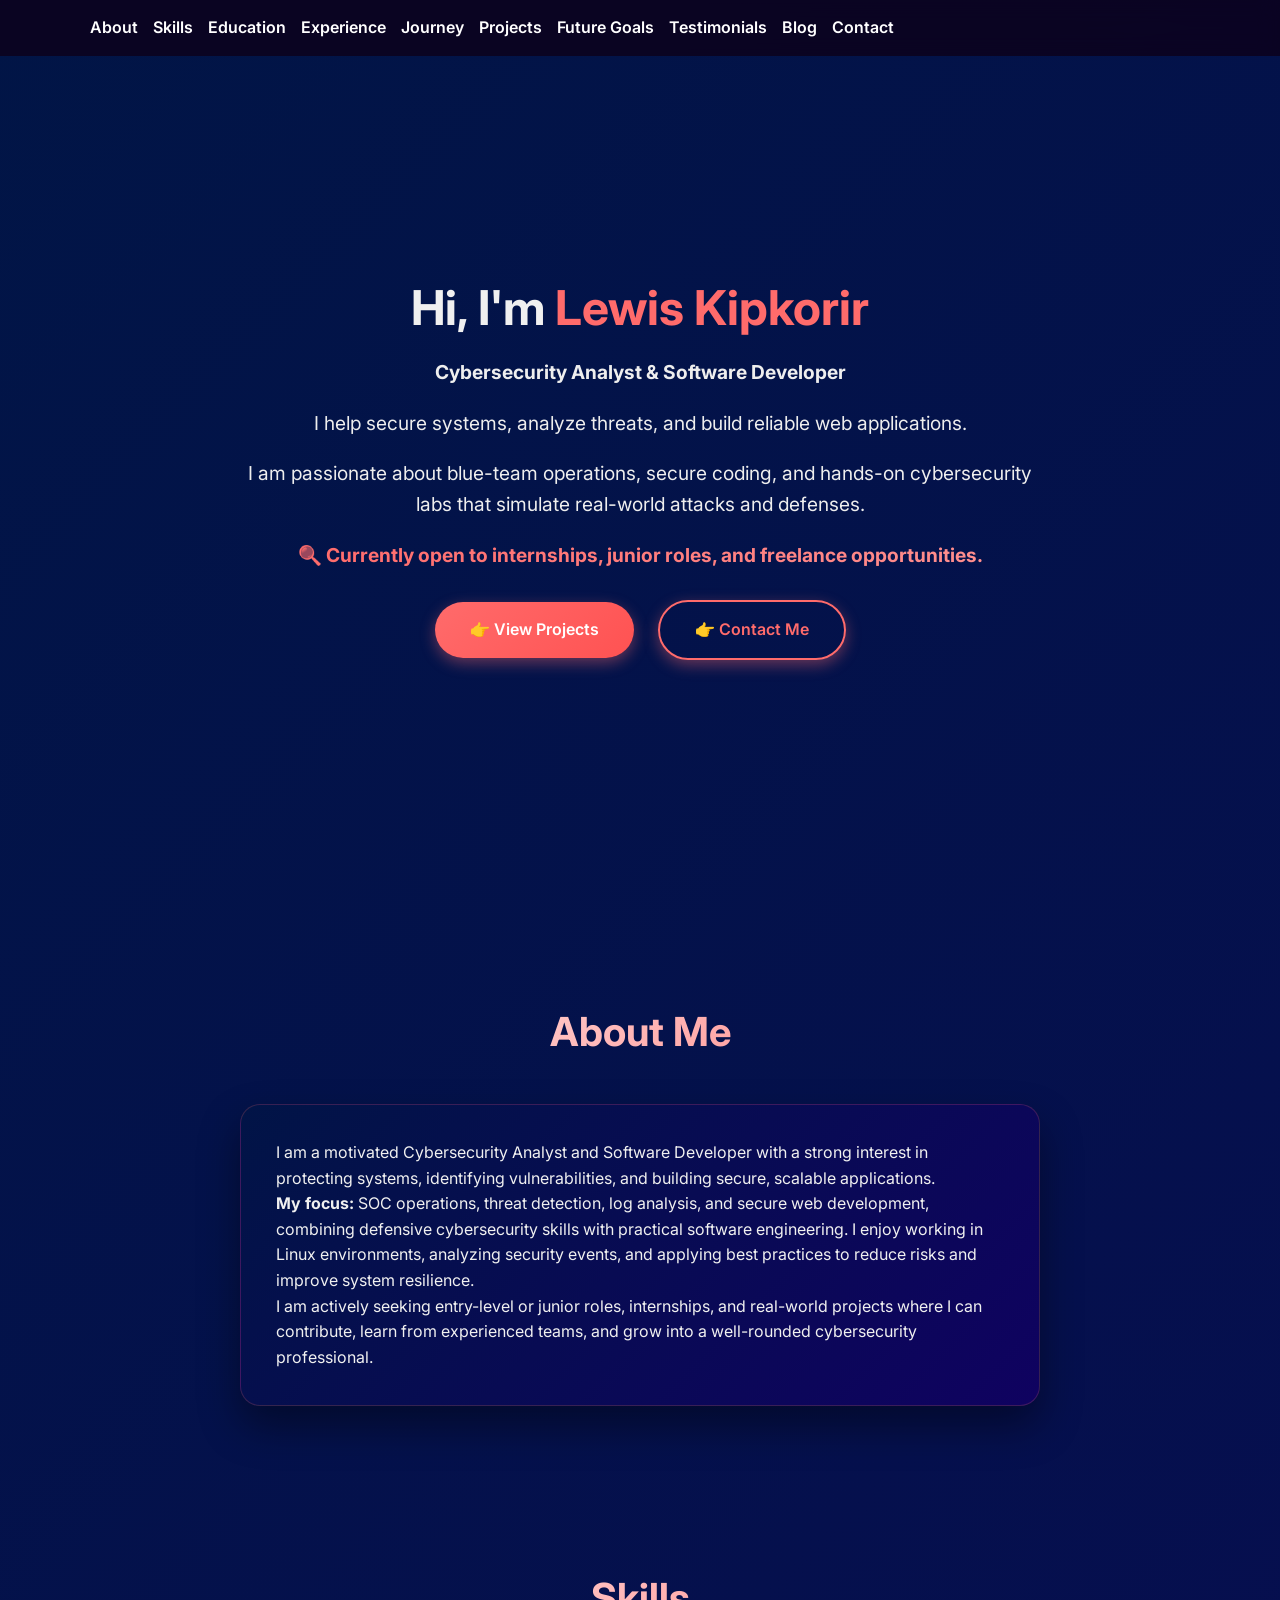
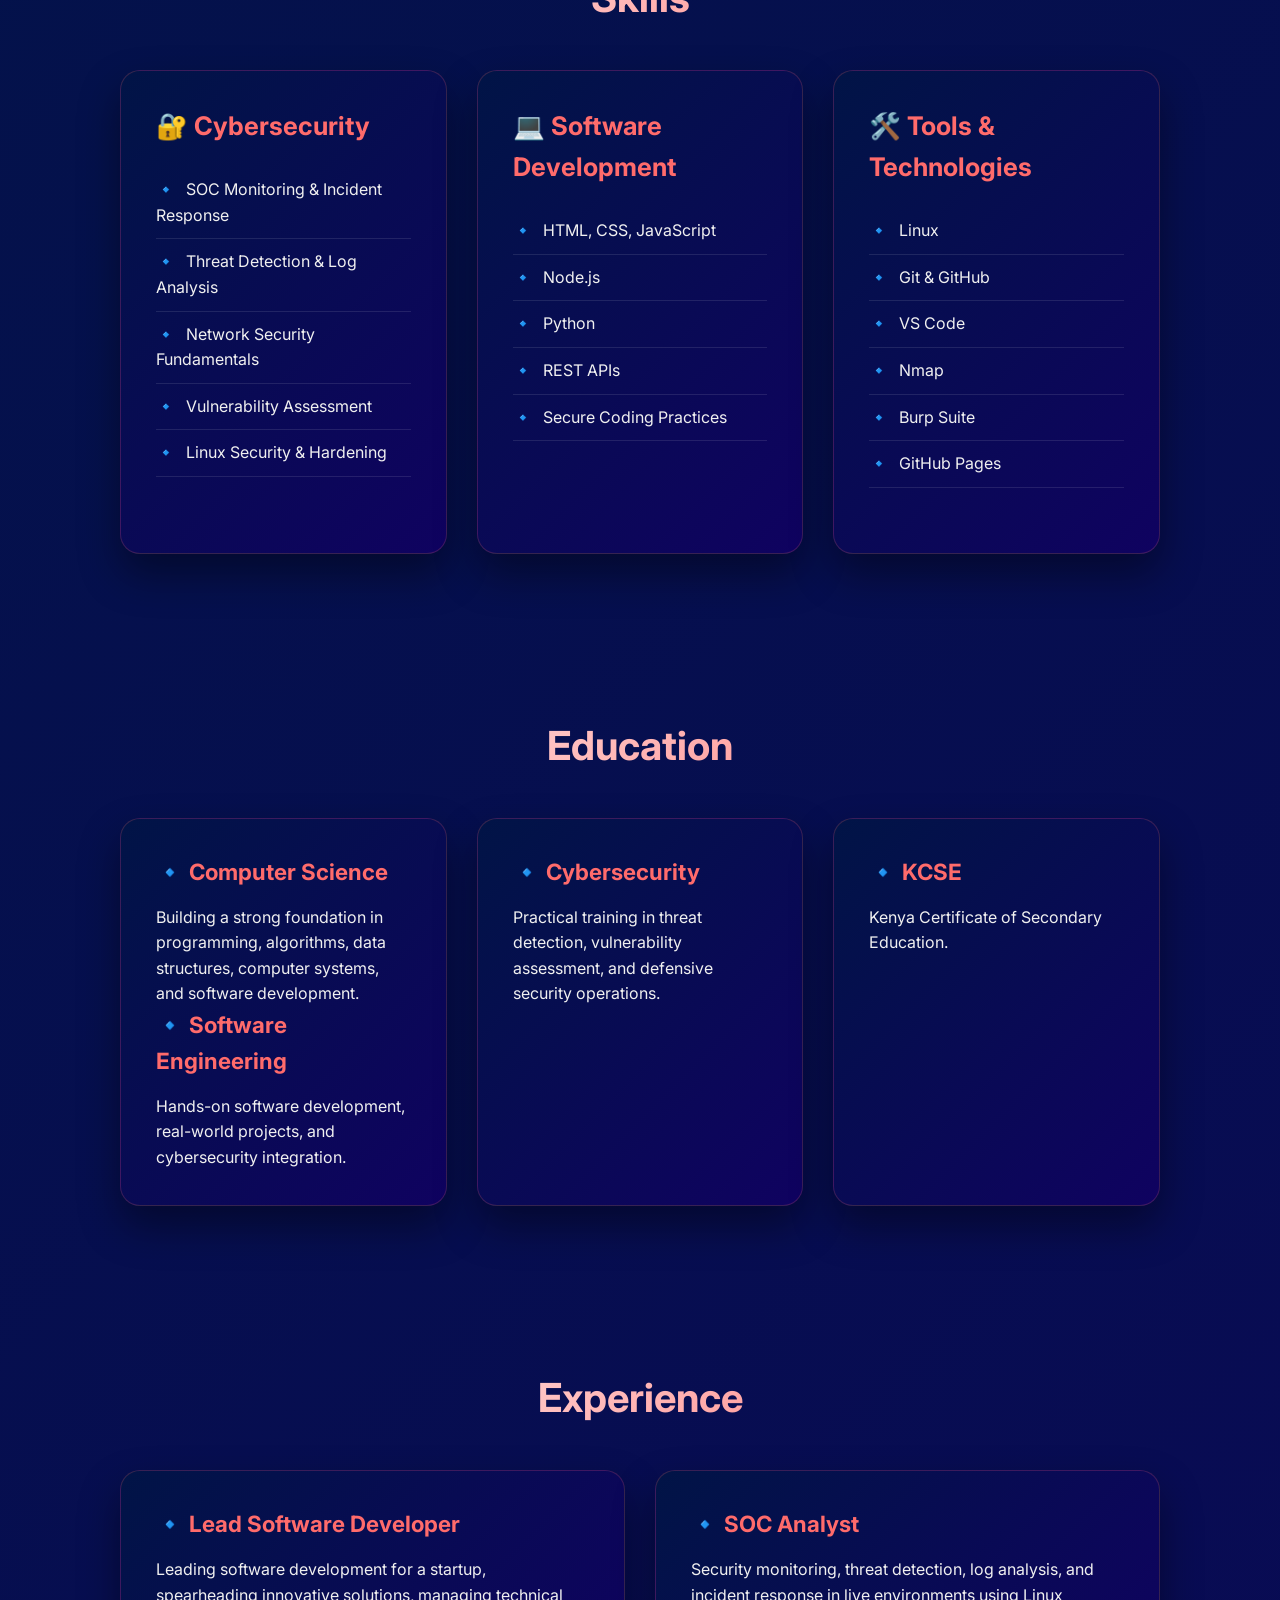
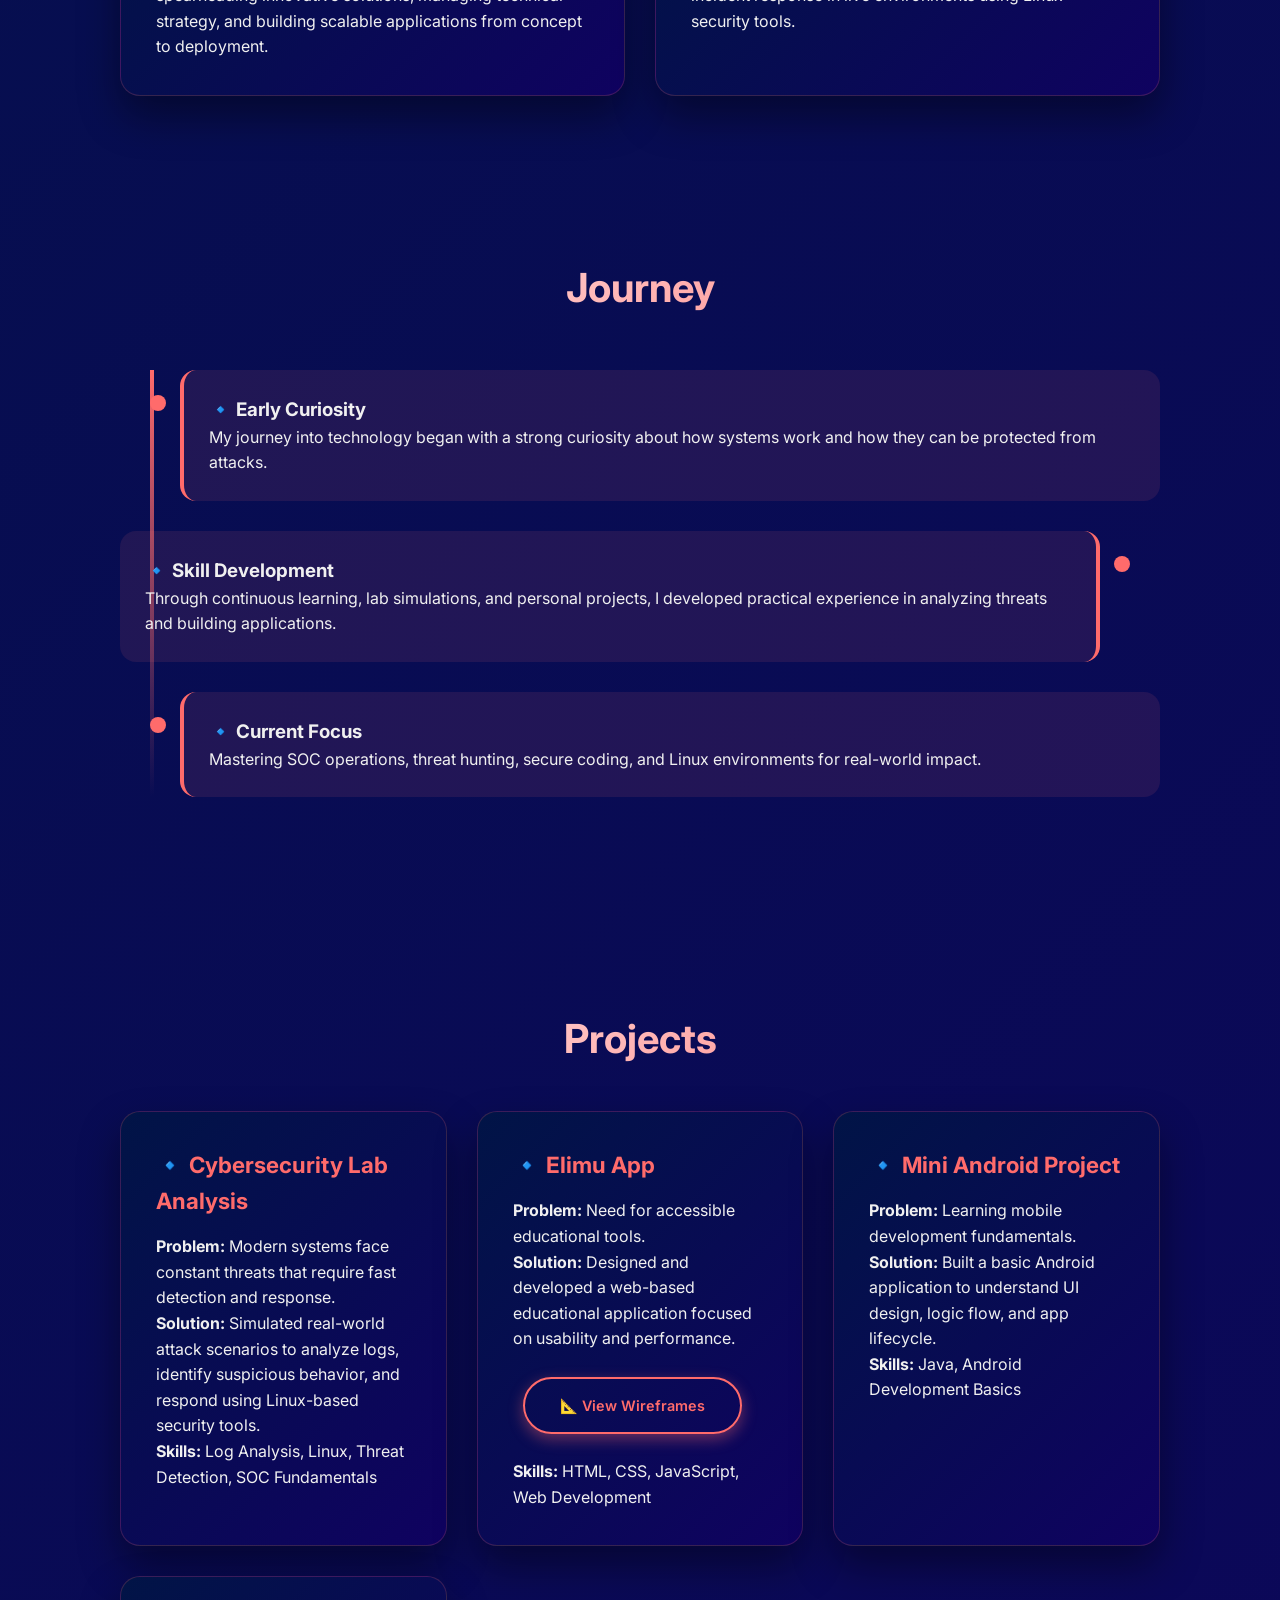
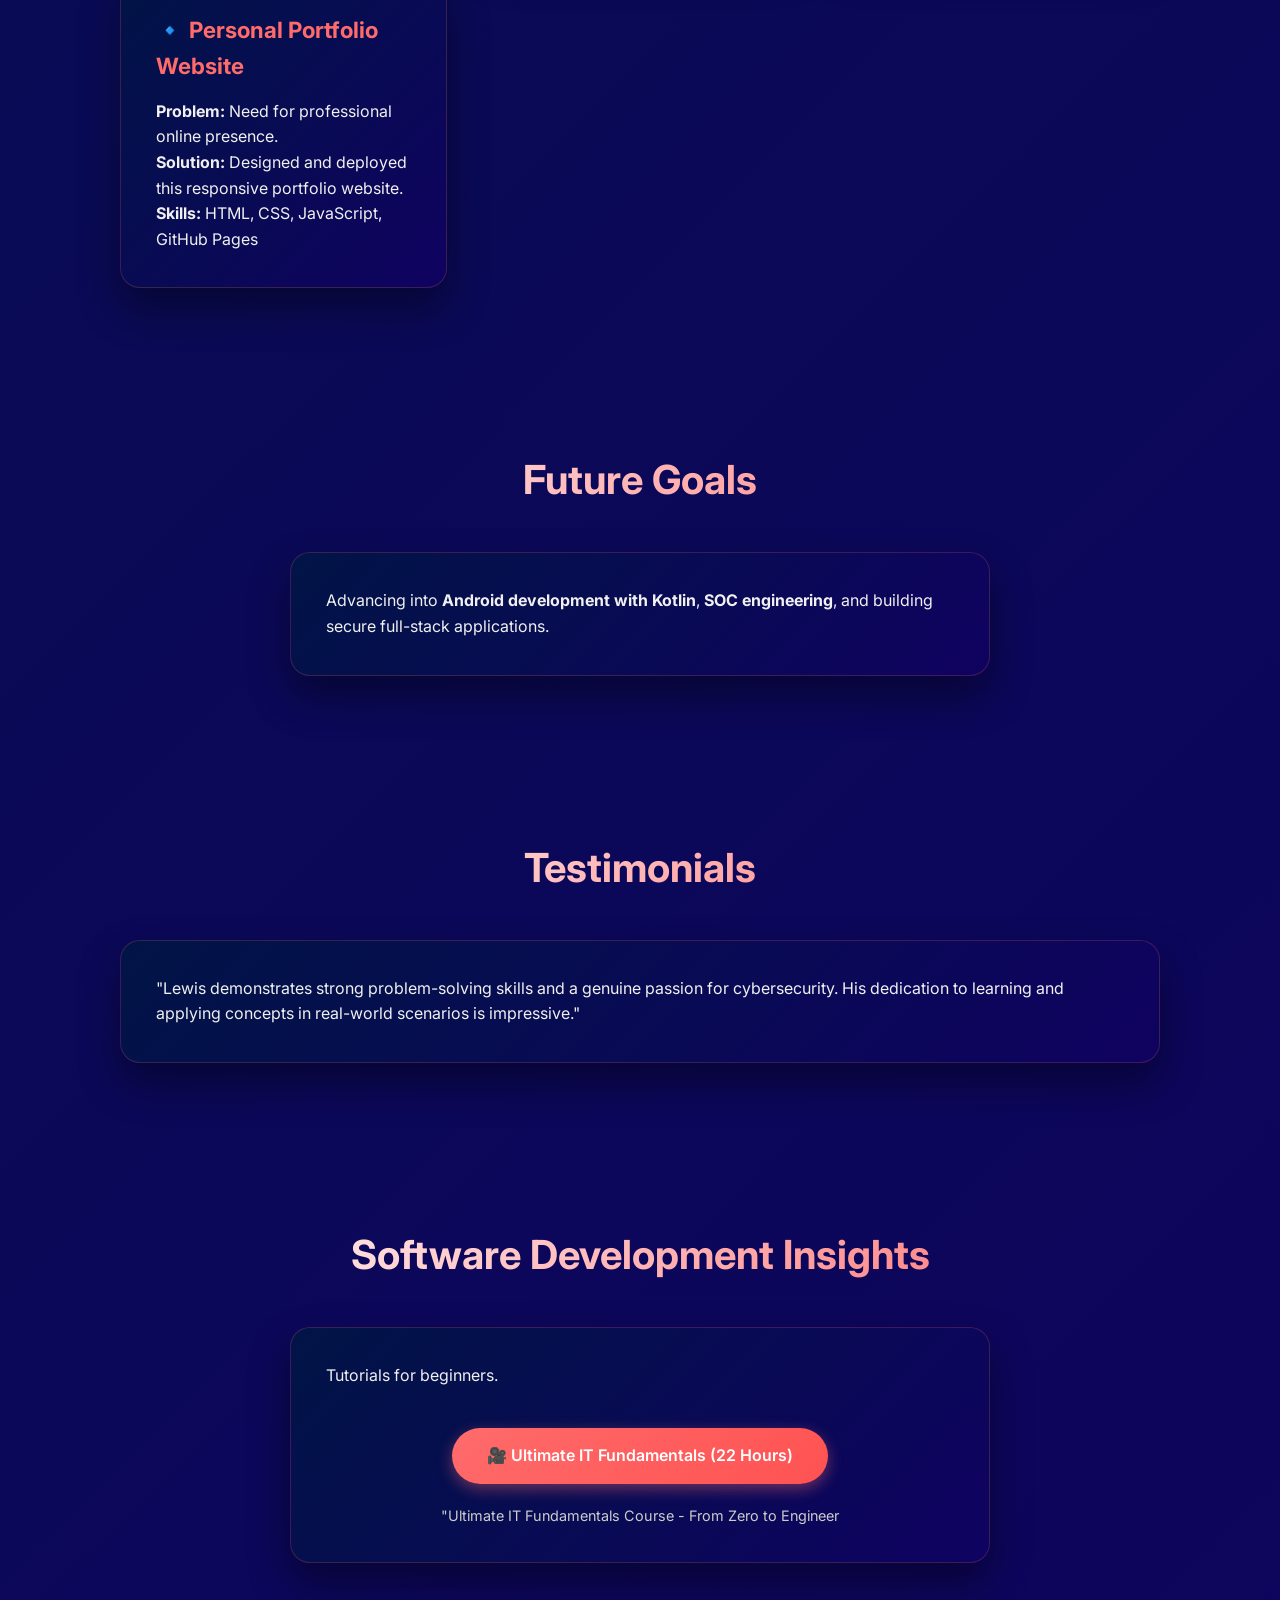
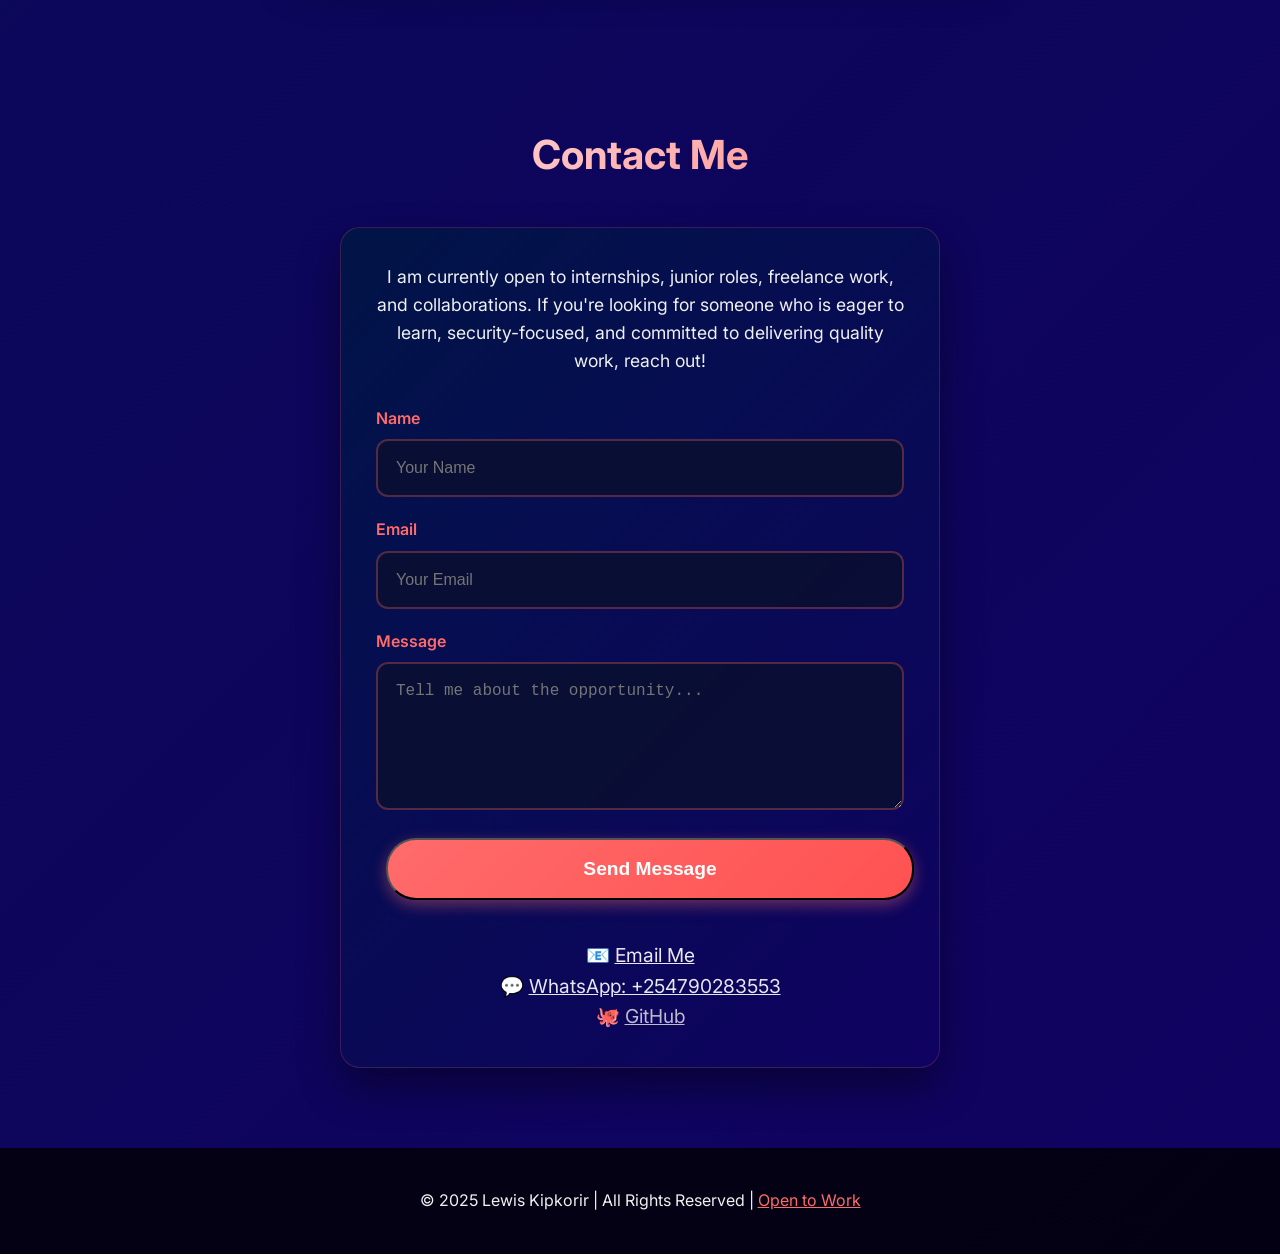
==== commit c95655a5: "Update index.html" ====
--- a/index.html
+++ b/index.html
@@ -3,619 +3,169 @@
 <head>
     <meta charset="UTF-8">
     <meta name="viewport" content="width=device-width, initial-scale=1.0">
-    <meta name="theme-color" content="#07111f">
-    <title>Lewis Kipkorir | Cybersecurity & Software Development
-    </title>
-    <meta name="description" content="Lewis Kipkorir is a cybersecurity and software development student focused on blue-team operations, secure coding, and practical projects. Open to internships and junior roles.">
-    <meta property="og:title" content="Lewis Kipkorir | Cybersecurity & Software Development Student">
-    <meta property="og:description" content="Blue-team operations, threat detection, secure web development, and hands-on projects. Open to internships and junior roles.">
+    <title>Lewis Kipkorir | Cybersecurity Analyst & Software Developer</title>
+    <meta name="description" content="Lewis Kipkorir's Cybersecurity & Software Development Portfolio. SOC Analyst | Secure Coding | Open to Internships & Junior Roles">
+    <meta property="og:title" content="Lewis Kipkorir | Cybersecurity Analyst & Software Developer">
+    <meta property="og:description" content="SOC operations, threat detection, secure web apps. Open to internships, junior roles, freelance.">
     <meta property="og:type" content="website">
+    <link href="https://fonts.googleapis.com/css2?family=Inter:wght@300;400;600;700&display=swap" rel="stylesheet">
     <style>
-        :root {
-            color-scheme: dark;
-            --page: #07111f;
-            --surface: #0d1b2b;
-            --text: #e8f0f7;
-            --muted: #a8b8c8;
-            --accent: #5eead4;
-            --border: rgba(148, 180, 205, 0.18);
-            --content-width: 1160px;
-            --nav-height: 72px;
-        }
-
-        *,
-        *::before,
-        *::after { box-sizing: border-box; }
-
-        html {
-            scroll-behavior: smooth;
-            scroll-padding-top: calc(var(--nav-height) + 20px);
-        }
-
+        /* ----------------- Base Styles ----------------- */
+        * { box-sizing: border-box; margin:0; padding: 0; }
+        html { scroll-behavior: smooth; scroll-padding-top: 80px; }
         body {
-            min-width: 320px;
-            margin: 0;
-            padding-top: var(--nav-height);
-            background:
-                radial-gradient(ellipse at 82% 4%, rgba(13, 148, 136, 0.14), transparent 34rem),
-                var(--page);
-            color: var(--text);
-            font-family: Inter, ui-sans-serif, system-ui, -apple-system, BlinkMacSystemFont, "Segoe UI", sans-serif;
-            font-size: 1rem;
-            line-height: 1.7;
-            -webkit-font-smoothing: antialiased;
-        }
-
-        a { color: var(--accent); }
-        a:hover { color: #99f6e4; }
-        a:focus-visible,
-        button:focus-visible,
-        input:focus-visible,
-        textarea:focus-visible {
-            outline: 3px solid var(--accent);
-            outline-offset: 4px;
-        }
-
-        .skip-link {
-            position: fixed;
-            top: 10px;
-            left: 10px;
-            z-index: 1001;
-            padding: 10px 16px;
-            transform: translateY(-150%);
-            border-radius: 8px;
-            background: var(--accent);
-            color: #06201e;
-            font-weight: 700;
-        }
-        .skip-link:focus { transform: translateY(0); }
-
+            font-family: 'Inter', sans-serif; 
+            background: linear-gradient(135deg, #011546, #100261); 
+            color: #f0f0f0; 
+            line-height: 1.6; 
+            position: relative; 
+            padding-top: 20px;
+        }
+        @media screen and (max-width:768px){
+            html { scroll-padding-top: 150px; }
+            body { padding-top: 120px; }
+        }
         header, main, footer { width: 100%; }
 
+        /* ----------------- Navbar ----------------- */
         nav {
-            position: fixed;
-            inset: 0 0 auto;
-            z-index: 100;
-            border-bottom: 1px solid var(--border);
-            background: rgba(7, 17, 31, 0.9);
-            backdrop-filter: blur(16px);
-        }
-        .nav-container {
-            display: flex;
-            min-height: var(--nav-height);
-            align-items: center;
-            justify-content: space-between;
-            max-width: var(--content-width);
-            margin: 0 auto;
-            padding: 0 28px;
-        }
-        .brand {
-            display: inline-flex;
-            align-items: center;
-            gap: 10px;
-            color: var(--text);
-            font-size: 0.88rem;
-            font-weight: 750;
-            letter-spacing: 0.02em;
-            text-decoration: none;
-            white-space: nowrap;
-        }
-        .brand-mark {
-            display: grid;
-            width: 36px;
-            height: 36px;
-            place-items: center;
-            border: 1px solid rgba(94, 234, 212, 0.45);
-            border-radius: 10px;
-            background: rgba(94, 234, 212, 0.08);
-            color: var(--accent);
-            font-size: 0.78rem;
-        }
-        .nav-links {
-            display: flex;
-            align-items: center;
-            justify-content: flex-end;
-            gap: clamp(12px, 2vw, 24px);
-            margin: 0;
-            padding: 0;
-            list-style: none;
-        }
-        .nav-links li {
-            padding: 0;
-            border: 0;
-        }
-        .nav-links li::before { content: none; }
-        .nav-links a {
-            display: inline-flex;
-            min-height: 44px;
-            align-items: center;
-            color: var(--muted);
-            font-size: 0.86rem;
-            font-weight: 600;
-            text-decoration: none;
-            transition: color 160ms ease;
-        }
-        .nav-links a:hover { color: var(--accent); }
-        .nav-toggle {
-            display: none;
-            min-width: 44px;
-            min-height: 44px;
-            border: 1px solid var(--border);
-            border-radius: 10px;
-            background: var(--surface);
-            color: var(--text);
-            font-size: 1.35rem;
-            cursor: pointer;
-        }
-
-        .hero {
-            display: flex;
-            min-height: min(760px, calc(100vh - var(--nav-height)));
-            min-height: min(760px, calc(100svh - var(--nav-height)));
-            align-items: center;
-            max-width: var(--content-width);
-            margin: 0 auto;
-            padding: clamp(72px, 12vw, 150px) 32px;
-        }
-        .hero-layout {
-            display: grid;
-            width: 100%;
-            grid-template-columns: minmax(0, 1.5fr) minmax(230px, 0.65fr);
-            align-items: center;
-            gap: clamp(32px, 7vw, 88px);
-        }
-        .hero-content { max-width: 760px; }
-        .eyebrow,
-        .card-kicker {
-            margin: 0 0 14px;
-            color: var(--accent);
-            font-size: 0.76rem;
-            font-weight: 750;
-            letter-spacing: 0.14em;
-            text-transform: uppercase;
-        }
-        .hero h1 {
-            margin: 0 0 16px;
-            font-size: clamp(2.8rem, 6.6vw, 5.2rem);
-            font-weight: 750;
-            letter-spacing: -0.065em;
-            line-height: 1.05;
-        }
-        .hero h1 span { color: var(--accent); }
-        .hero p {
-            max-width: 720px;
-            margin: 0 0 16px;
-            color: var(--muted);
-            font-size: clamp(1rem, 2vw, 1.18rem);
-        }
-        .hero p strong { color: var(--text); }
-        .hero .open-to-work {
-            color: var(--accent);
-            font-weight: 650;
-        }
-        .hero-aside {
-            padding: 24px;
-            border: 1px solid var(--border);
-            border-radius: 16px;
-            background: linear-gradient(145deg, rgba(17, 35, 56, 0.92), rgba(13, 27, 43, 0.7));
-            box-shadow: 0 24px 70px rgba(0, 0, 0, 0.2);
-        }
-        .hero-aside h2 {
-            margin: 0 0 16px;
-            color: var(--text);
-            font-size: 0.95rem;
-            letter-spacing: 0.01em;
-        }
-        .focus-list { display: grid; gap: 10px; }
-        .focus-list li {
-            padding: 10px 12px;
-            border: 1px solid var(--border);
-            border-radius: 8px;
-            background: rgba(7, 17, 31, 0.45);
-            color: var(--muted);
-            font-size: 0.9rem;
-        }
-        .focus-list li::before {
-            margin-right: 8px;
-            color: var(--accent);
-            content: "↗";
-        }
-
-        .btn {
-            display: inline-flex;
-            min-height: 48px;
-            align-items: center;
-            justify-content: center;
-            gap: 8px;
-            margin: 8px 10px 0 0;
-            padding: 11px 20px;
-            border: 1px solid var(--accent);
-            border-radius: 9px;
-            background: var(--accent);
-            color: #06201e;
-            font-weight: 700;
-            text-align: center;
-            text-decoration: none;
-            transition: background-color 160ms ease, border-color 160ms ease, transform 160ms ease;
-        }
-        .btn:hover {
-            transform: translateY(-2px);
-            border-color: #99f6e4;
-            background: #99f6e4;
-            color: #06201e;
-        }
-        .btn-secondary {
-            background: transparent;
-            color: var(--accent);
-        }
-        .btn-secondary:hover {
-            background: rgba(94, 234, 212, 0.1);
-            color: #99f6e4;
-        }
-        .btn-quiet {
-            min-height: 40px;
-            margin: 0;
-            padding: 8px 12px;
-            border-color: var(--border);
-            background: transparent;
-            color: var(--text);
-            font-size: 0.84rem;
-        }
-        .btn-quiet:hover {
-            border-color: var(--accent);
-            background: rgba(94, 234, 212, 0.08);
-            color: var(--accent);
-        }
-
-        section {
-            max-width: var(--content-width);
-            margin: 0 auto;
-            padding: clamp(56px, 8vw, 96px) 32px;
-            scroll-margin-top: calc(var(--nav-height) + 12px);
-        }
-        .section-title {
-            margin: 0 0 32px;
-            color: var(--text);
-            font-size: clamp(1.8rem, 4vw, 2.5rem);
-            letter-spacing: -0.04em;
-            line-height: 1.2;
-        }
-        .section-title::after {
-            display: block;
-            width: 44px;
-            height: 3px;
-            margin-top: 14px;
-            border-radius: 3px;
-            background: var(--accent);
-            content: "";
-        }
-
-        .cards,
-        .skills-grid {
-            display: grid;
-            grid-template-columns: repeat(auto-fit, minmax(min(100%, 290px), 1fr));
-            gap: 20px;
-        }
-        .card {
-            min-width: 0;
-            padding: clamp(22px, 3vw, 30px);
-            border: 1px solid var(--border);
-            border-radius: 14px;
-            background: linear-gradient(145deg, rgba(17, 35, 56, 0.94), rgba(13, 27, 43, 0.94));
-            box-shadow: 0 14px 36px rgba(0, 0, 0, 0.14);
-            transition: border-color 180ms ease, transform 180ms ease;
-        }
-        .card:hover {
-            transform: translateY(-3px);
-            border-color: rgba(94, 234, 212, 0.42);
-        }
-        .card h3 {
-            margin: 0 0 12px;
-            color: var(--accent);
-            font-size: 1.2rem;
-            line-height: 1.35;
-        }
-        .card p { margin: 0 0 14px; color: var(--muted); }
-        .card p:last-child { margin-bottom: 0; }
-        .card strong { color: var(--text); }
-        .prose-card { max-width: 820px; margin: 0 auto; }
-        .prose-card p + p { margin-top: 14px; }
-        .project-grid { grid-template-columns: repeat(2, minmax(0, 1fr)); }
-        .project-card { display: flex; flex-direction: column; }
-        .project-card h3 { font-size: 1.25rem; }
-        .project-kind {
-            display: inline-flex;
-            align-self: flex-start;
-            margin-bottom: 14px;
-            padding: 4px 9px;
-            border: 1px solid rgba(94, 234, 212, 0.24);
-            border-radius: 999px;
-            background: rgba(94, 234, 212, 0.07);
-            color: var(--accent);
-            font-size: 0.72rem;
-            font-weight: 700;
-            letter-spacing: 0.04em;
-        }
-        .tags {
-            display: flex;
-            flex-wrap: wrap;
-            gap: 7px;
-            margin: auto 0 0;
-            padding-top: 12px;
-            list-style: none;
-        }
-        .tags li {
-            padding: 4px 9px;
-            border: 1px solid var(--border);
-            border-radius: 6px;
-            color: var(--muted);
-            font-size: 0.76rem;
-            line-height: 1.5;
-        }
-        .tags li::before { content: none; }
-        .project-actions {
-            display: flex;
-            flex-wrap: wrap;
-            gap: 9px;
-            margin-top: 18px;
-        }
-        .contact-links {
-            display: grid;
-            gap: 8px;
-            margin-top: 26px;
-            text-align: center;
-        }
-        .contact-links p { margin: 0; }
-        .contact-links a { overflow-wrap: anywhere; }
-        .contact-intro { max-width: 600px; margin: 0 auto; }
-        .contact-card { width: 100%; max-width: 720px; margin: 0 auto; }
-        .narrow-card { max-width: 700px; margin: 0 auto; }
-        .resource-caption {
-            margin: 14px 0 0;
-            color: var(--muted);
-            font-size: 0.86rem;
-        }
-
-        .reveal {
-            opacity: 0;
-            transform: translateY(18px);
-            transition: opacity 500ms ease, transform 500ms ease, border-color 180ms ease;
-        }
-        .reveal.is-visible {
-            opacity: 1;
-            transform: translateY(0);
-        }
-        .card.reveal.is-visible:hover { transform: translateY(-3px); }
-
-        .skill-category { margin: 0; }
-        .skill-category h3 { font-size: 1.15rem; }
-        ul { margin: 0; padding: 0; list-style: none; }
-        ul li {
-            padding: 9px 0;
-            border-bottom: 1px solid var(--border);
-            color: var(--muted);
-        }
-        ul li:last-child { border-bottom: 0; }
-        ul li::before {
-            margin-right: 10px;
-            color: var(--accent);
-            content: "›";
-            font-weight: 800;
-        }
-
-        .timeline {
-            position: relative;
-            display: grid;
-            gap: 18px;
-            margin: 0;
-            padding-left: 26px;
-        }
-        .timeline::before {
-            position: absolute;
-            inset: 8px auto 8px 7px;
-            width: 2px;
-            background: linear-gradient(var(--accent), transparent);
-            content: "";
-        }
-        .timeline-card {
-            position: relative;
-            margin: 0;
-            padding: 22px 24px;
-            border: 1px solid var(--border);
-            border-radius: 12px;
-            background: var(--surface);
-        }
-        .timeline-card::before {
-            position: absolute;
-            top: 27px;
-            left: -25px;
-            width: 12px;
-            height: 12px;
-            border: 3px solid var(--page);
-            border-radius: 50%;
-            background: var(--accent);
-            content: "";
-        }
-
-        form label {
-            display: block;
-            margin: 18px 0 7px;
-            color: var(--text);
-            font-size: 0.94rem;
-            font-weight: 650;
-        }
-        form input,
-        form textarea {
-            display: block;
-            width: 100%;
-            min-height: 48px;
-            padding: 12px 14px;
-            border: 1px solid var(--border);
-            border-radius: 8px;
-            background: #081522;
-            color: var(--text);
-            font: inherit;
-            transition: border-color 160ms ease;
-        }
-        form textarea { min-height: 150px; resize: vertical; }
-        form input:focus,
-        form textarea:focus {
-            border-color: var(--accent);
-            outline: 3px solid rgba(94, 234, 212, 0.35);
-            outline-offset: 2px;
-        }
-        form button.btn {
-            width: 100%;
-            margin-top: 20px;
-            font: inherit;
-            cursor: pointer;
-        }
-        form button.btn:disabled { cursor: wait; opacity: 0.7; }
-        #form-feedback { margin-top: 14px; }
-
-        footer {
-            padding: 32px 20px;
-            border-top: 1px solid var(--border);
-            background: rgba(5, 13, 23, 0.65);
-            color: var(--muted);
-            text-align: center;
-        }
-        footer p { margin: 0; }
-        #back-to-top {
-            position: fixed;
-            right: 22px;
-            bottom: 22px;
-            z-index: 90;
-            display: grid;
-            width: 48px;
-            height: 48px;
-            place-items: center;
-            border: 1px solid var(--border);
-            border-radius: 50%;
-            background: var(--accent);
-            color: #06201e;
-            font-size: 1.35rem;
-            font-weight: 700;
-            cursor: pointer;
-            box-shadow: 0 8px 24px rgba(0, 0, 0, 0.28);
-        }
-        #back-to-top[hidden] { display: none; }
-
-        @media (max-width: 900px) {
-            .nav-container { justify-content: space-between; }
-            .nav-toggle { display: inline-grid; place-items: center; }
-            .nav-links {
-                position: absolute;
-                top: calc(100% + 8px);
-                right: 16px;
-                left: 16px;
-                display: none;
-                max-height: calc(100svh - var(--nav-height) - 24px);
-                flex-direction: column;
-                align-items: stretch;
-                gap: 0;
-                overflow-y: auto;
-                padding: 8px;
-                border: 1px solid var(--border);
-                border-radius: 12px;
-                background: #0a1725;
-                box-shadow: 0 18px 44px rgba(0, 0, 0, 0.4);
+            position: fixed; top:0; width:100%; background: rgba(11, 4, 33, 0.95); backdrop-filter: blur(10px); padding:15px 30px; z-index:100;
+        }
+        .nav-container { display:flex; justify-content:space-between; align-items:center; max-width:1100px; margin:auto; }
+        .nav-links { display:flex; gap:15px; }
+        .nav-links a { color:#ffffff; text-decoration:none; font-weight:600; transition:color 0.3s; }
+        .nav-links a:hover { color:#ff6b6b; }
+        .nav-toggle { display:none; font-size:2rem; background:none; border:none; color:#eff0f7; cursor:pointer; }
+        @media screen and (max-width:768px){
+            .nav-links { 
+                display:none; flex-direction:column; background: rgba(0,0,0,0.95); 
+                position:absolute; top:60px; right:0; width:200px; padding:15px; 
+                border-radius:0 0 8px 8px; box-shadow:0 10px 30px rgba(0,0,0,0.5);
             }
-            .nav-links.is-open { display: flex; }
-            .nav-links li { width: 100%; }
-            .nav-links a {
-                display: flex;
-                padding: 10px 12px;
-                border-radius: 7px;
-                font-size: 0.95rem;
-            }
-            .nav-links a:hover { background: rgba(94, 234, 212, 0.08); }
-        }
-
-        @media (max-width: 600px) {
-            :root { --nav-height: 64px; }
-            .nav-container { padding: 0 18px; }
-            .hero {
-                min-height: auto;
-                padding: 88px 22px 76px;
-            }
-            .hero-layout { grid-template-columns: minmax(0, 1fr); gap: 30px; }
-            .hero h1 { font-size: clamp(2.55rem, 12vw, 4rem); }
-            .hero .btn { width: 100%; margin-right: 0; }
-            section { padding: 56px 22px; }
-            .section-title { margin-bottom: 24px; }
-            .card { padding: 22px; }
-            .project-grid { grid-template-columns: minmax(0, 1fr); }
-            #back-to-top { right: 16px; bottom: 16px; }
-        }
-
-        @media (prefers-reduced-motion: reduce) {
-            html { scroll-behavior: auto; }
-            *,
-            *::before,
-            *::after {
-                scroll-behavior: auto !important;
-                transition-duration: 0.01ms !important;
-                animation-duration: 0.01ms !important;
-                animation-iteration-count: 1 !important;
-            }
-            .reveal { opacity: 1; transform: none; }
+            .nav-links.show { display:flex; }
+            .nav-toggle { display:block; }
+        }
+
+        /* ----------------- Hero  ----------------- */
+        .hero { min-height: 100vh; display:flex; align-items:center; justify-content:center; text-align:center; padding:40px; position: relative; }
+        .hero h1 { font-size:3rem; font-weight:700; margin-bottom:10px; }
+        .hero span { color:#ff6b6b; }
+        .hero p { font-size:1.2rem; color:#eeeeee; margin-bottom:20px; max-width:800px; margin-left:auto; margin-right:auto; }
+        .hero .open-to-work { background: linear-gradient(90deg, #ff6b6b, #ff8e8e); -webkit-background-clip: text; -webkit-text-fill-color: transparent; font-weight: 700; }
+        .btn { display:inline-block; padding:15px 35px; background: linear-gradient(135deg, #ff6b6b, #ff5252); color:#fff; text-decoration:none; font-weight:600; border-radius:30px; transition:all 0.3s; margin:10px; box-shadow:0 5px 15px rgba(255,107,107,0.4); }
+        .btn:hover { transform: translateY(-3px); box-shadow:0 10px 25px rgba(255,107,107,0.6); }
+        .btn-secondary { background: transparent; border:2px solid #ff6b6b; color:#ff6b6b; }
+        .btn-secondary:hover { background:#ff6b6b; color:#fff; }
+
+        /* ----------------- Sections ----------------- */
+        section { max-width:1100px; margin:auto; padding:80px 30px; scroll-margin-top:80px; opacity:0; transform:translateY(30px); transition: all 0.8s ease-out; }
+        section.show { opacity:1; transform:translateY(0); }
+        .section-title { font-size:2.5rem; text-align:center; margin-bottom:40px; background: linear-gradient(135deg, #fff, #ff6b6b); -webkit-background-clip: text; -webkit-text-fill-color: transparent; }
+
+        .cards { display:grid; grid-template-columns: repeat(auto-fit,minmax(320px,1fr)); gap:30px; }
+        .card { 
+            background: linear-gradient(135deg,rgba(1,21,70,0.95),rgba(16,2,97,0.95)); 
+            padding:35px; border-radius:20px; box-shadow:0 20px 40px rgba(0,0,0,0.4); 
+            transition: all 0.4s; border:1px solid rgba(255,107,107,0.2);
+        }
+        .card:hover { transform: translateY(-10px) scale(1.02); box-shadow:0 30px 60px rgba(255,107,107,0.3); border-color:rgba(255,107,107,0.5); }
+        .card h3 { color:#ff6b6b; margin-bottom:15px; font-size:1.4rem; }
+
+        /* ----------------- Skills (Enhanced) ----------------- */
+        .skills-grid { display:grid; grid-template-columns: repeat(auto-fit,minmax(300px,1fr)); gap:30px; }
+        .skill-category { margin-bottom:30px; }
+        .skill-category h3 { color:#ff6b6b; margin-bottom:20px; font-size:1.6rem; }
+        ul { list-style: none; padding-left:0; }
+        ul li { padding:10px 0; border-bottom:1px solid rgba(255,255,255,0.1); }
+        ul li:before { content:"🔹"; margin-right:10px; color:#ff6b6b; }
+
+        /* ----------------- Timeline ----------------- */
+        .timeline { position:relative; margin:50px 0; }
+        .timeline::before { content:''; position:absolute; top:0; left:30px; width:4px; height:100%; background: linear-gradient(to bottom, #ff6b6b, transparent); }
+        .timeline-card { 
+            background:rgba(255,107,107,0.1); padding:25px; border-radius:16px; margin-bottom:30px; 
+            position:relative; border-left:4px solid #ff6b6b; margin-left:60px;
+            opacity:0; transform:translateX(-50px); transition:all 0.8s ease-out;
+        }
+        .timeline-card:nth-child(even){ margin-left:0; margin-right:60px; border-left:none; border-right:4px solid #ff6b6b; transform:translateX(50px); }
+        .timeline-card::before { 
+            content:''; position:absolute; left:-34px; top:25px; width:16px; height:16px; 
+            background:#ff6b6b; border-radius:50%; 
+        }
+        .timeline-card:nth-child(even)::before { left:auto; right:-34px; }
+        .timeline-card.show { opacity:1; transform:translateX(0); }
+
+        /* ----------------- Contact Form ----------------- */
+        form label { display:block; margin:20px 0 8px; font-weight:600; color:#ff6b6b; }
+        form input, form textarea { width:100%; padding:18px; border-radius:12px; border:2px solid rgba(255,107,107,0.3); background: rgba(10,15,50,0.9); color:#fff; font-size:1rem; transition: all 0.3s; }
+        form input:focus, form textarea:focus { outline:none; border-color:#ff6b6b; transform:scale(1.02); box-shadow:0 0 20px rgba(255,107,107,0.3); }
+        form button.btn { padding:18px; font-size:1.2rem; font-weight:700; width:100%; margin-top:20px; }
+
+        /* ----------------- Footer & Back to Top ----------------- */
+        footer { text-align:center; padding:40px; background:rgba(0,0,0,0.8); }
+        #back-to-top { 
+            position:fixed; bottom:25px; right:25px; background: linear-gradient(135deg, #ff6b6b, #ff5252); 
+            color:#fff; padding:15px 18px; border-radius:50%; font-weight:700; display:none; cursor:pointer; 
+            z-index:1000; transition: all 0.3s; box-shadow:0 5px 20px rgba(255,107,107,0.4);
+        }
+        #back-to-top:hover { transform:scale(1.1) rotate(360deg); }
+
+        /* ----------------- Responsive ----------------- */
+        @media screen and (max-width:768px){
+            .hero h1{font-size:2.2rem;}
+            .hero p{font-size:1.1rem;}
+            section{padding:60px 20px;}
+            .timeline::before { left:20px; }
+            .timeline-card { margin-left:50px !important; margin-right:0 !important; border-left:4px solid #ff6b6b !important; border-right:none !important; }
+            .timeline-card::before { left:-29px; }
         }
     </style>
 </head>
 <body>
-    <a class="skip-link" href="#main-content">Skip to content</a>
     <header>
-        <nav aria-label="Main navigation">
+        <nav>
             <div class="nav-container">
-                <a class="brand" href="#home" aria-label="Lewis Kipkorir, home">
-                    <span class="brand-mark" aria-hidden="true">LK</span>
-                    <span>LEWIS KIPKORIR</span>
-                </a>
-                <button class="nav-toggle" type="button" aria-label="Toggle navigation menu" aria-expanded="false" aria-controls="primary-navigation">☰</button>
-                <ul class="nav-links" id="primary-navigation">
-                    <li><a href="#about">About</a></li>
-                    <li><a href="#skills">Skills</a></li>
-                    <li><a href="#experience">Experience</a></li>
-                    <li><a href="#projects">Projects</a></li>
-                    <li><a href="#contact">Contact</a></li>
-                </ul>
+                <button class="nav-toggle" aria-label="Toggle navigation menu">☰</button>
+                <div class="nav-links">
+                    <a href="#about">About</a>
+                    <a href="#skills">Skills</a>
+                    <a href="#education">Education</a>
+                    <a href="#experience">Experience</a>
+                    <a href="#journey">Journey</a>
+                    <a href="#projects">Projects</a>
+                    <a href="#goals">Future Goals</a>
+                    <a href="#testimonials">Testimonials</a>
+                    <a href="#blog">Blog</a>
+                    <a href="#contact">Contact</a>
+                </div>
             </div>
         </nav>
     </header>
 
-    <main id="main-content" tabindex="-1">
-        <section class="hero" id="home" aria-labelledby="hero-title">
-            <div class="hero-layout">
-              <div class="hero-content">
-                <p class="eyebrow">Cybersecurity · Software Development</p>
-                <h1 id="hero-title">Hi, I'm <span>Lewis Kipkorir</span></h1>
-                <p><strong>Cybersecurity &amp; software development student</strong></p>
-                <p>I build practical web projects and develop hands-on skills in blue-team operations, threat detection, and secure coding.</p>
-                <p><span class="open-to-work">Currently seeking internships and junior roles.</span></p>
-                <a href="#projects" class="btn">Explore projects <span aria-hidden="true">↗</span></a>
-                <a href="#contact" class="btn btn-secondary">Get in touch</a>
-              </div>
-              <aside class="hero-aside" aria-label="Areas of interest">
-                <p class="eyebrow">Current focus</p>
-                <h2>Building skills through practice</h2>
-                <ul class="focus-list">
-                    <li>Blue-team operations</li>
-                    <li>Threat detection &amp; log analysis</li>
-                    <li>Secure web development</li>
-                </ul>
-              </aside>
+    <main>
+        <!-- 🔥 HERO SECTION -->
+        <div class="hero">
+            <div>
+                <h1>Hi, I'm <span>Lewis Kipkorir</span></h1>
+                <p><strong>Cybersecurity Analyst & Software Developer</strong></p>
+                <p>I help secure systems, analyze threats, and build reliable web applications.</p>
+                <p>I am passionate about blue-team operations, secure coding, and hands-on cybersecurity labs that simulate real-world attacks and defenses.</p>
+                <p><span class="open-to-work">🔍 Currently open to internships, junior roles, and freelance opportunities.</span></p>
+                <a href="#projects" class="btn">👉 View Projects</a>
+                <a href="#contact" class="btn btn-secondary">👉 Contact Me</a>
+            </div>
+        </div>
+      <!-- About Me-->
+        <section id="about" class="show">
+            <h2 class="section-title">About Me</h2>
+            <div class="card" style="max-width:800px; margin:auto;">
+                <p>I am a motivated Cybersecurity Analyst and Software Developer with a strong interest in protecting systems, identifying vulnerabilities, and building secure, scalable applications.</p>
+                <p><strong>My focus:</strong> SOC operations, threat detection, log analysis, and secure web development, combining defensive cybersecurity skills with practical software engineering. I enjoy working in Linux environments, analyzing security events, and applying best practices to reduce risks and improve system resilience.</p>
+                <p>I am actively seeking entry-level or junior roles, internships, and real-world projects where I can contribute, learn from experienced teams, and grow into a well-rounded cybersecurity professional.</p>
             </div>
         </section>
-        <section id="about" aria-labelledby="about-title">
-            <h2 class="section-title" id="about-title">About Me</h2>
-            <div class="card prose-card">
-                <p>I am a cybersecurity and software development student interested in protecting systems, identifying vulnerabilities, and building secure applications.</p>
-                <p><strong>My focus:</strong> SOC operations, threat detection, log analysis, and secure web development. I enjoy working in Linux environments and learning through hands-on labs and practical projects.</p>
-                <p>I am seeking internships, junior roles, and real-world projects where I can contribute and continue to grow.</p>
-            </div>
-        </section>
-
+
+        <!-- Skills-->
         <section id="skills">
             <h2 class="section-title">Skills</h2>
             <div class="skills-grid">
@@ -659,7 +209,6 @@
             </div>
         </section>
 
-<<<<<<< HEAD
         <!-- Education -->
       <section id="education">
     <h2 class="section-title">Education</h2>
@@ -712,161 +261,97 @@
                     <h3>🔹 Current Focus</h3>
                     <p>Mastering SOC operations, threat hunting, secure coding, and Linux environments for real-world impact.</p>
                 </div>
-=======
-        <section id="education">
-            <h2 class="section-title">Education &amp; Training</h2>
-            <div class="cards">
-                <article class="card">
-                    <p class="card-kicker">Education</p>
-                    <h3>Software Engineering</h3>
-                    <p>Hands-on software development, real-world projects, and cybersecurity integration.</p>
-                </article>
-                <article class="card">
-                    <p class="card-kicker">Training</p>
-                    <h3>Cybersecurity</h3>
-                    <p>Practical training in threat detection, vulnerability assessment, and defensive security operations.</p>
-                </article>
-                <article class="card">
-                    <p class="card-kicker">Education</p>
-                    <h3>KCSE</h3>
-                    <p>Kenya Certificate of Secondary Education.</p>
-                </article>
             </div>
         </section>
-        <section id="experience">
-            <h2 class="section-title">Professional Experience</h2>
-            <div class="cards">
-                <article class="card">
-                    <p class="card-kicker">Experience</p>
-                    <h3>Lead Software Developer</h3>
-                    <p>Leading software development for a startup, spearheading innovative solutions, managing technical strategy, and building scalable applications from concept to deployment.</p>
-                </article>
-                <article class="card">
-                    <p class="card-kicker">Experience</p>
-                    <h3>SOC Analyst</h3>
-                    <p>Security monitoring, threat detection, log analysis, and incident response in live environments using Linux security tools.</p>
-                </article>
->>>>>>> f2926e7 (Update Computer Science section)
-            </div>
-        </section>
-
-        <section id="journey">
-            <h2 class="section-title">Journey</h2>
-            <div class="timeline">
-                <article class="timeline-card">
-                    <h3>Early Curiosity</h3>
-                    <p>My journey into technology began with a strong curiosity about how systems work and how they can be protected from attacks.</p>
-                </article>
-                <article class="timeline-card">
-                    <h3>Skill Development</h3>
-                    <p>Through continuous learning, lab simulations, and personal projects, I developed practical experience in analyzing threats and building applications.</p>
-                </article>
-                <article class="timeline-card">
-                    <h3>Current Focus</h3>
-                    <p>Mastering SOC operations, threat hunting, secure coding, and Linux environments for real-world impact.</p>
-                </article>
-            </div>
-        </section>
-
-        <section id="projects" aria-labelledby="projects-title">
-            <h2 class="section-title" id="projects-title">Projects &amp; Labs</h2>
-            <div class="cards project-grid">
-                <article class="card project-card">
-                    <p class="project-kind">Cybersecurity lab</p>
-                    <h3>Cybersecurity Lab Analysis</h3>
-                    <p><strong>Problem:</strong> Modern systems face constant threats that require fast detection and response.<br>
-                    <strong>Solution:</strong> Simulated real-world attack scenarios to analyze logs, identify suspicious behavior, and respond using Linux-based security tools.<br>
-                    <strong>Skills:</strong> Log Analysis, Linux, Threat Detection, SOC Fundamentals</p>
-                    <ul class="tags" aria-label="Technologies and skills">
-                        <li>Linux</li><li>Log analysis</li><li>Threat detection</li><li>SOC fundamentals</li>
-                    </ul>
-                </article>
-                <article class="card project-card">
-                    <p class="project-kind">Web application</p>
-                    <h3>Elimu App</h3>
-                    <p><strong>Problem:</strong> Need for accessible educational tools.<br>
-                    <strong>Solution:</strong> Designed and developed a web-based educational application focused on usability and performance.</p>
-                    <p><strong>Skills:</strong> HTML, CSS, JavaScript, Web Development</p>
-                    <ul class="tags" aria-label="Technologies and skills">
-                        <li>HTML</li><li>CSS</li><li>JavaScript</li>
-                    </ul>
-                    <div class="project-actions">
-                        <a href="https://docs.google.com/document/d/1K6baFSHXu0sshticX5mxE9CMBUAx9xS-YL0OsA1272k/edit?usp=sharing" target="_blank" rel="noopener noreferrer" class="btn btn-quiet">View wireframes <span aria-hidden="true">↗</span></a>
-                    </div>
-                </article>
-                <article class="card project-card">
-                    <p class="project-kind">Android learning project</p>
-                    <h3>Mini Android Project</h3>
-                    <p><strong>Problem:</strong> Learning mobile development fundamentals.<br>
-                    <strong>Solution:</strong> Built a basic Android application to understand UI design, logic flow, and app lifecycle.<br>
-                    <strong>Skills:</strong> Java, Android Development Basics</p>
-                    <ul class="tags" aria-label="Technologies and skills">
-                        <li>Java</li><li>Android</li>
-                    </ul>
-                </article>
-                <article class="card project-card">
-                    <p class="project-kind">Personal project</p>
-                    <h3>Personal Portfolio Website</h3>
-                    <p><strong>Problem:</strong> Need for professional online presence.<br>
-                    <strong>Solution:</strong> Designed and deployed this responsive portfolio website.<br>
-                    <strong>Skills:</strong> HTML, CSS, JavaScript, GitHub Pages</p>
-                    <ul class="tags" aria-label="Technologies and skills">
-                        <li>HTML</li><li>CSS</li><li>JavaScript</li><li>GitHub Pages</li>
-                    </ul>
-                    <div class="project-actions">
-                        <a href="https://lordluwie.github.io/portfolio/" target="_blank" rel="noopener noreferrer" class="btn btn-quiet">View live site <span aria-hidden="true">↗</span></a>
-                    </div>
-                </article>
-            </div>
-        </section>
+
+<!-- Projects -->
+<section id="projects">
+    <h2 class="section-title">Projects</h2>
+    <div class="cards">
+        <div class="card">
+            <h3>🔹 Cybersecurity Lab Analysis</h3>
+            <p><strong>Problem:</strong> Modern systems face constant threats that require fast detection and response.<br>
+            <strong>Solution:</strong> Simulated real-world attack scenarios to analyze logs, identify suspicious behavior, and respond using Linux-based security tools.<br>
+            <strong>Skills:</strong> Log Analysis, Linux, Threat Detection, SOC Fundamentals</p>
+        </div>
+        <div class="card">
+            <h3>🔹 Elimu App</h3>
+            <p><strong>Problem:</strong> Need for accessible educational tools.<br>
+            <strong>Solution:</strong> Designed and developed a web-based educational application focused on usability and performance.</p>
+            <p style="margin:15px 0;">
+                <a href="https://docs.google.com/document/d/1K6baFSHXu0sshticX5mxE9CMBUAx9xS-YL0OsA1272k/edit?usp=sharing" target="_blank" class="btn btn-secondary" style="font-size:0.9rem;">📐 View Wireframes</a>
+            </p>
+            <p><strong>Skills:</strong> HTML, CSS, JavaScript, Web Development</p>
+        </div>
+        <div class="card">
+            <h3>🔹 Mini Android Project</h3>
+            <p><strong>Problem:</strong> Learning mobile development fundamentals.<br>
+            <strong>Solution:</strong> Built a basic Android application to understand UI design, logic flow, and app lifecycle.<br>
+            <strong>Skills:</strong> Java, Android Development Basics</p>
+        </div>
+        <div class="card">
+            <h3>🔹 Personal Portfolio Website</h3>
+            <p><strong>Problem:</strong> Need for professional online presence.<br>
+            <strong>Solution:</strong> Designed and deployed this responsive portfolio website.<br>
+            <strong>Skills:</strong> HTML, CSS, JavaScript, GitHub Pages</p>
+        </div>
+    </div>
+</section>
 
 <!-- Future Goals -->
 <section id="goals">
     <h2 class="section-title">Future Goals</h2>
-<<<<<<< HEAD
     <div class="card" style="max-width:700px; margin:auto;">
-=======
-    <div class="card narrow-card">
->>>>>>> f2926e7 (Update Computer Science section)
         <p>Advancing into <strong>Android development with Kotlin</strong>, <strong>SOC engineering</strong>, and building secure full-stack applications.</p>
     </div>
 </section>
 
-        <section id="blog">
-            <h2 class="section-title">Learning Resource</h2>
-            <div class="card narrow-card">
-                <p>Tutorials for beginners.</p>
-                <p>A learning resource that supports continued study of IT fundamentals.</p>
-                <div class="project-actions">
-                    <a href="https://youtu.be/Iyfntbj2jWU" target="_blank" rel="noopener noreferrer" class="btn btn-quiet">Ultimate IT Fundamentals (22 Hours) <span aria-hidden="true">↗</span></a>
-                </div>
-                <p class="resource-caption">Ultimate IT Fundamentals Course — From Zero to Engineer</p>
+        <!-- Testimonials-->
+        <section id="testimonials">
+            <h2 class="section-title">Testimonials</h2>
+            <div class="cards">
+                <div class="card">
+                    <p>"Lewis demonstrates strong problem-solving skills and a genuine passion for cybersecurity. His dedication to learning and applying concepts in real-world scenarios is impressive."</p>
+                </div>
             </div>
         </section>
+
+       <!-- Blog/YouTube -->
+<section id="blog">
+    <h2 class="section-title">Software Development Insights</h2>
+    <div class="card" style="max-width:700px; margin:auto;">
+        <p>Tutorials for beginners.</p>
+        <div style="text-align:center; margin-top:30px;">
+            <a href="https://youtu.be/Iyfntbj2jWU" target="_blank" class="btn">🎥 Ultimate IT Fundamentals (22 Hours)</a>
+        </div>
+        <p style="font-size:0.9rem; color:#ccc; text-align:center; margin-top:10px;">
+            "Ultimate IT Fundamentals Course - From Zero to Engineer</p>
+    </div>
+</section>
 
 
         <!-- Contact -->
         <section id="contact">
             <h2 class="section-title">Contact Me</h2>
             <div class="cards">
-                <div class="card contact-card">
-                    <p class="contact-intro">
-                        I am open to internships, junior roles, freelance work, and collaborations. If you're looking for someone who is eager to learn, security-focused, and committed to delivering quality work, reach out!
+                <div class="card" style="max-width:600px; margin:auto;">
+                    <p style="text-align:center; font-size:1.1rem; margin-bottom:30px;">
+                        I am currently open to internships, junior roles, freelance work, and collaborations. 
+                        If you're looking for someone who is eager to learn, security-focused, and committed to delivering quality work, reach out!
                     </p>
                     <form id="contact-form">
                         <label for="name">Name</label>
-                        <input type="text" id="name" name="name" autocomplete="name" placeholder="Your Name" required>
+                        <input type="text" id="name" placeholder="Your Name" required>
                         <label for="email">Email</label>
-                        <input type="email" id="email" name="email" autocomplete="email" placeholder="Your Email" required>
+                        <input type="email" id="email" placeholder="Your Email" required>
                         <label for="message">Message</label>
-                        <textarea id="message" name="message" rows="6" placeholder="Tell me about the opportunity..." required></textarea>
+                        <textarea id="message" rows="6" placeholder="Tell me about the opportunity..." required></textarea>
                         <button type="submit" class="btn">Send Message</button>
                     </form>
-                    <p id="form-feedback" role="status" aria-live="polite" tabindex="-1" hidden></p>
-                    <div class="contact-links">
-                        <p><a href="mailto:lewiskipkorir12039@gmail.com">Email Me</a></p>
-                        <p><a href="https://wa.me/254790283553" target="_blank" rel="noopener noreferrer">WhatsApp: +254790283553</a></p>
-                        <p><a href="https://github.com/Lordluwie" target="_blank" rel="noopener noreferrer">GitHub</a></p>
+                    <div style="margin-top:30px; text-align:center; font-size:1.2em;">
+                        <p>📧 <a href="mailto:lewiskipkorir12039@gmail.com" style="color:#ebe8f3;">Email Me</a></p>
+                        <p>💬 <a href="https://wa.me/254790283553" target="_blank" style="color:#e7e6ec;">WhatsApp: +254790283553</a></p>
+                        <p>🐙 <a href="https://github.com/Lordluwie" target="_blank" style="color:#c1bbce;">GitHub</a></p>
                     </div>
                 </div>
             </div>
@@ -874,131 +359,77 @@
     </main>
 
     <footer>
-        <p>© <time id="copyright-year">2026</time> Lewis Kipkorir | <a href="#contact">Open to opportunities</a></p>
+        <p>©️ 2025 Lewis Kipkorir | All Rights Reserved | <a href="#projects" style="color:#ff6b6b;">Open to Work</a></p>
     </footer>
 
-    <button id="back-to-top" type="button" aria-label="Back to top" hidden>↑</button>
+    <div id="back-to-top">↑</div>
 
     <script>
-        const contactForm = document.getElementById("contact-form");
-        const formFeedback = document.getElementById("form-feedback");
-        const submitButton = contactForm.querySelector('button[type="submit"]');
-        const submitLabel = submitButton.textContent;
-
-        contactForm.addEventListener("submit", async event => {
-            event.preventDefault();
+        // Contact form
+        document.getElementById("contact-form").addEventListener("submit", async function(e) {
+            e.preventDefault();
+            const feedback = document.getElementById("form-feedback") || document.createElement("p");
+            feedback.id = "form-feedback";
+            feedback.style.display = "none";
+            document.querySelector("#contact-form").parentNode.appendChild(feedback);
+            
+            const btn = document.querySelector("#contact-form button");
+            btn.disabled = true; btn.innerText = "Sending...";
+
             const name = document.getElementById("name").value;
             const email = document.getElementById("email").value;
             const message = document.getElementById("message").value;
 
-            formFeedback.textContent = "Sending your message...";
-            formFeedback.style.color = "var(--muted)";
-            formFeedback.hidden = false;
-            contactForm.setAttribute("aria-busy", "true");
-            submitButton.disabled = true;
-            submitButton.textContent = "Sending...";
-
             try {
-                const response = await fetch("https://portfolio-backend-phqp.onrender.com/send-email", {
-                    method: "POST",
-                    headers: { "Content-Type": "application/json" },
+                const res = await fetch("https://portfolio-backend-phqp.onrender.com/send-email", {
+                    method: "POST", headers: { "Content-Type": "application/json" },
                     body: JSON.stringify({ name, email, message })
                 });
-
-                let data = null;
-                try {
-                    data = await response.json();
-                } catch {
-                    data = null;
-                }
-
-                if (!response.ok) {
-                    formFeedback.style.color = "#fca5a5";
-                    formFeedback.textContent = data && typeof data.error === "string"
-                        ? data.error
-                        : "Could not send your message. Please try again or use one of the contact links below.";
-                    return;
-                }
-
-                if (!data) {
-                    formFeedback.style.color = "#fca5a5";
-                    formFeedback.textContent = "The server response could not be read. Please try again or use one of the contact links below.";
-                    return;
-                }
-
-                formFeedback.style.color = "var(--accent)";
-                formFeedback.textContent = "Message sent successfully!";
-                contactForm.reset();
-            } catch {
-                formFeedback.style.color = "#fca5a5";
-                formFeedback.textContent = "Could not connect to the contact service. Please try again or use one of the contact links below.";
+                const data = await res.json();
+                
+                feedback.style.color = res.ok ? "#10b981" : "#f87171";
+                feedback.innerText = res.ok ? "✅ Message sent successfully!" : (data.error || "❌ Something went wrong.");
+                feedback.style.display = "block";
+                if(res.ok) document.getElementById("contact-form").reset();
+            } catch(err) {
+                feedback.style.color = "#f87171";
+                feedback.innerText = "❌ Could not connect to backend.";
+                feedback.style.display = "block";
             } finally {
-                contactForm.removeAttribute("aria-busy");
-                submitButton.disabled = false;
-                submitButton.textContent = submitLabel;
+                btn.disabled = false; btn.innerText = "Send Message";
             }
         });
 
-        const nav = document.querySelector("nav");
-        const navToggle = document.querySelector(".nav-toggle");
-        const navLinks = document.querySelector(".nav-links");
-        const closeNavigation = () => {
-            navLinks.classList.remove("is-open");
-            navToggle.setAttribute("aria-expanded", "false");
-        };
-
-        navToggle.addEventListener("click", () => {
-            const isOpen = navLinks.classList.toggle("is-open");
-            navToggle.setAttribute("aria-expanded", String(isOpen));
+        // Animations
+        const observerOptions = { threshold: 0.1, rootMargin: "0px 0px -50px 0px" };
+        const observer = new IntersectionObserver((entries) => {
+            entries.forEach(entry => {
+                if(entry.isIntersecting) {
+                    entry.target.classList.add('show');
+                    observer.unobserve(entry.target);
+                }
+            });
+        }, observerOptions);
+
+        document.querySelectorAll('section').forEach(sec => observer.observe(sec));
+        document.querySelectorAll('.timeline-card').forEach(card => observer.observe(card));
+
+        // Navbar toggle
+        document.querySelector('.nav-toggle').addEventListener('click', () => {
+            document.querySelector('.nav-links').classList.toggle('show');
         });
-        navLinks.querySelectorAll("a").forEach(link => {
-            link.addEventListener("click", closeNavigation);
+        document.querySelectorAll('.nav-links a').forEach(link => {
+            link.addEventListener('click', () => {
+                document.querySelector('.nav-links').classList.remove('show');
+            });
         });
-        document.querySelector(".brand").addEventListener("click", closeNavigation);
-        document.addEventListener("click", event => {
-            if (!nav.contains(event.target)) closeNavigation();
+
+        // Back to top
+        const backToTop = document.getElementById('back-to-top');
+        window.addEventListener('scroll', () => {
+            backToTop.style.display = window.scrollY > 500 ? 'block' : 'none';
         });
-        document.addEventListener("keydown", event => {
-            if (event.key === "Escape" && navLinks.classList.contains("is-open")) {
-                closeNavigation();
-                navToggle.focus();
-            }
-        });
-        window.matchMedia("(min-width: 901px)").addEventListener("change", event => {
-            if (event.matches) closeNavigation();
-        });
-
-        const reducedMotion = window.matchMedia("(prefers-reduced-motion: reduce)");
-        if ("IntersectionObserver" in window && !reducedMotion.matches) {
-            const revealObserver = new IntersectionObserver((entries, observer) => {
-                entries.forEach(entry => {
-                    if (entry.isIntersecting) {
-                        entry.target.classList.add("is-visible");
-                        observer.unobserve(entry.target);
-                    }
-                });
-            }, { threshold: 0.12, rootMargin: "0px 0px -32px 0px" });
-
-            document.querySelectorAll("main > section:not(.hero), .timeline-card, .project-card").forEach((element, index) => {
-                element.classList.add("reveal");
-                element.style.transitionDelay = `${Math.min(index % 4, 3) * 65}ms`;
-                revealObserver.observe(element);
-            });
-        }
-
-        const copyrightYear = document.getElementById("copyright-year");
-        copyrightYear.textContent = new Date().getFullYear();
-
-        const backToTop = document.getElementById("back-to-top");
-        const updateBackToTop = () => {
-            backToTop.hidden = window.scrollY <= 500;
-        };
-        window.addEventListener("scroll", updateBackToTop, { passive: true });
-        updateBackToTop();
-        backToTop.addEventListener("click", () => window.scrollTo({
-            top: 0,
-            behavior: reducedMotion.matches ? "auto" : "smooth"
-        }));
+        backToTop.addEventListener('click', () => window.scrollTo({top:0, behavior:'smooth'}));
     </script>
 </body>
-</html>
+</html>
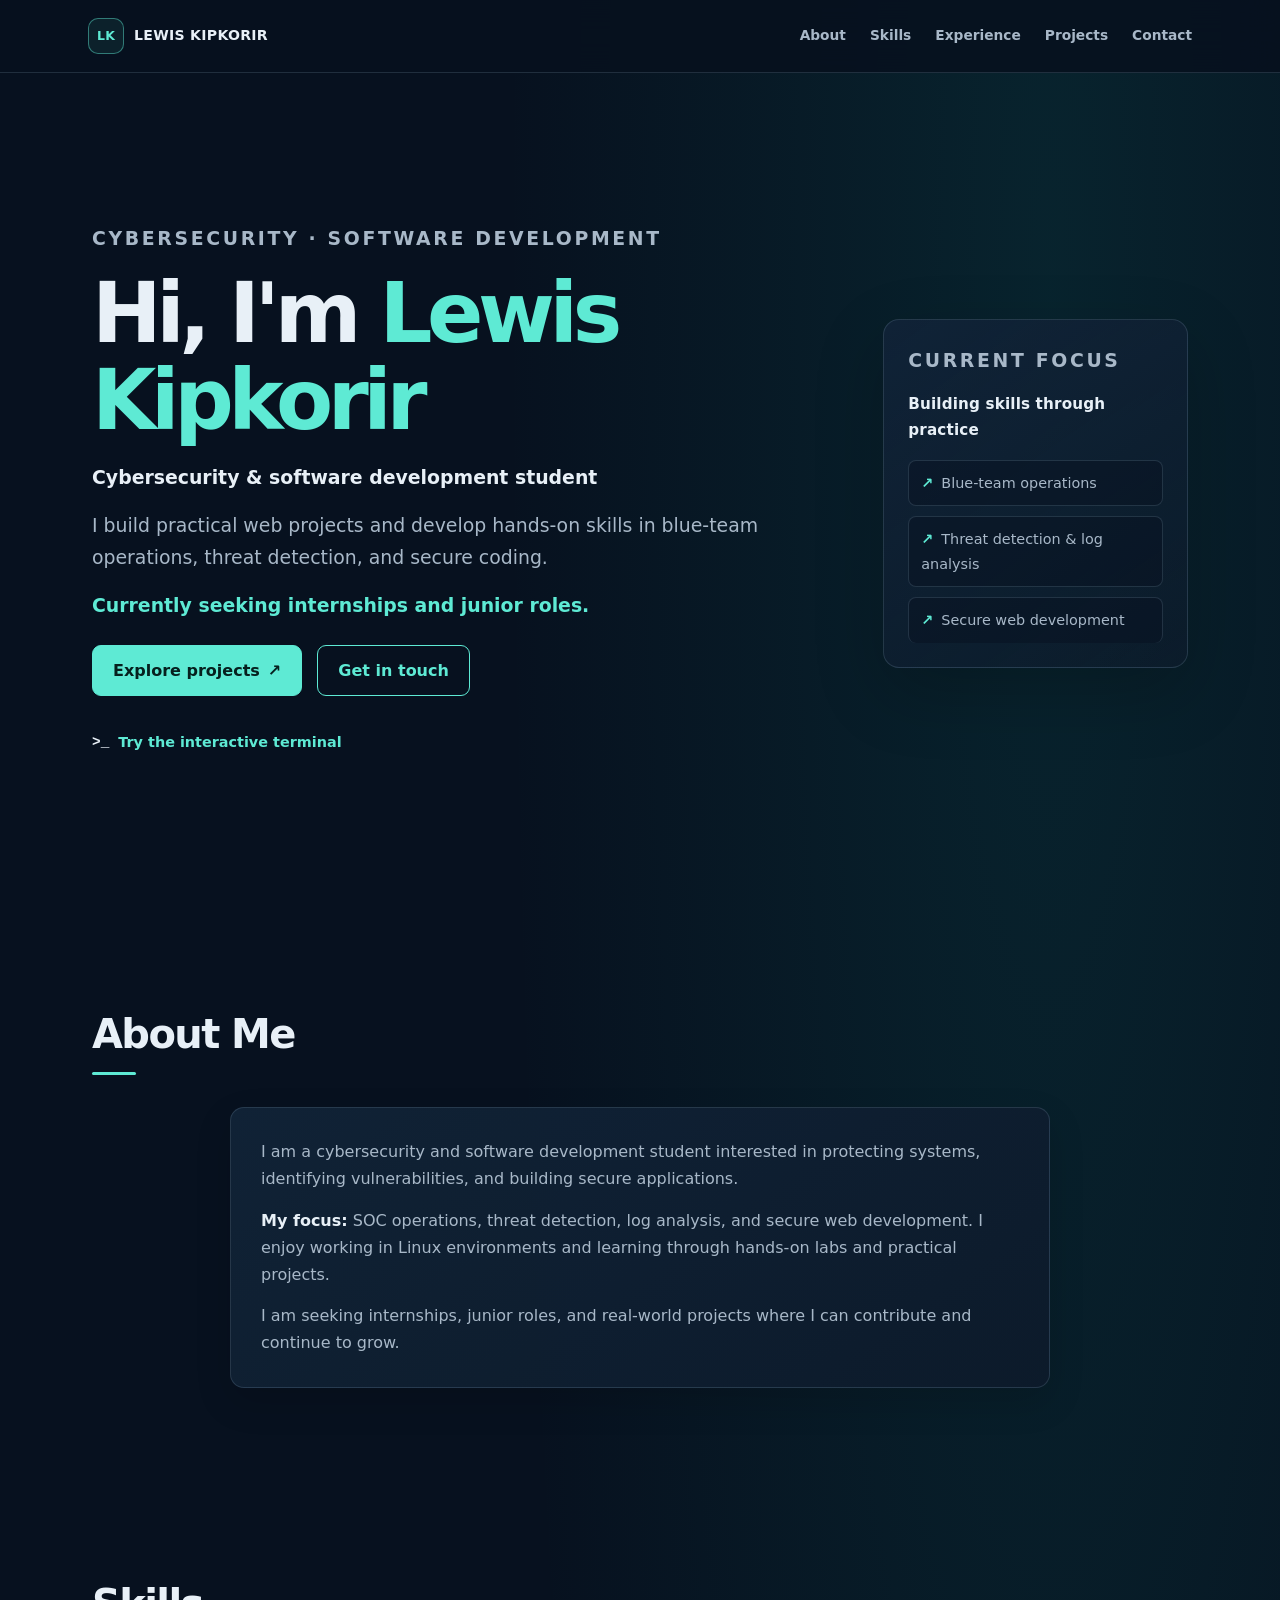
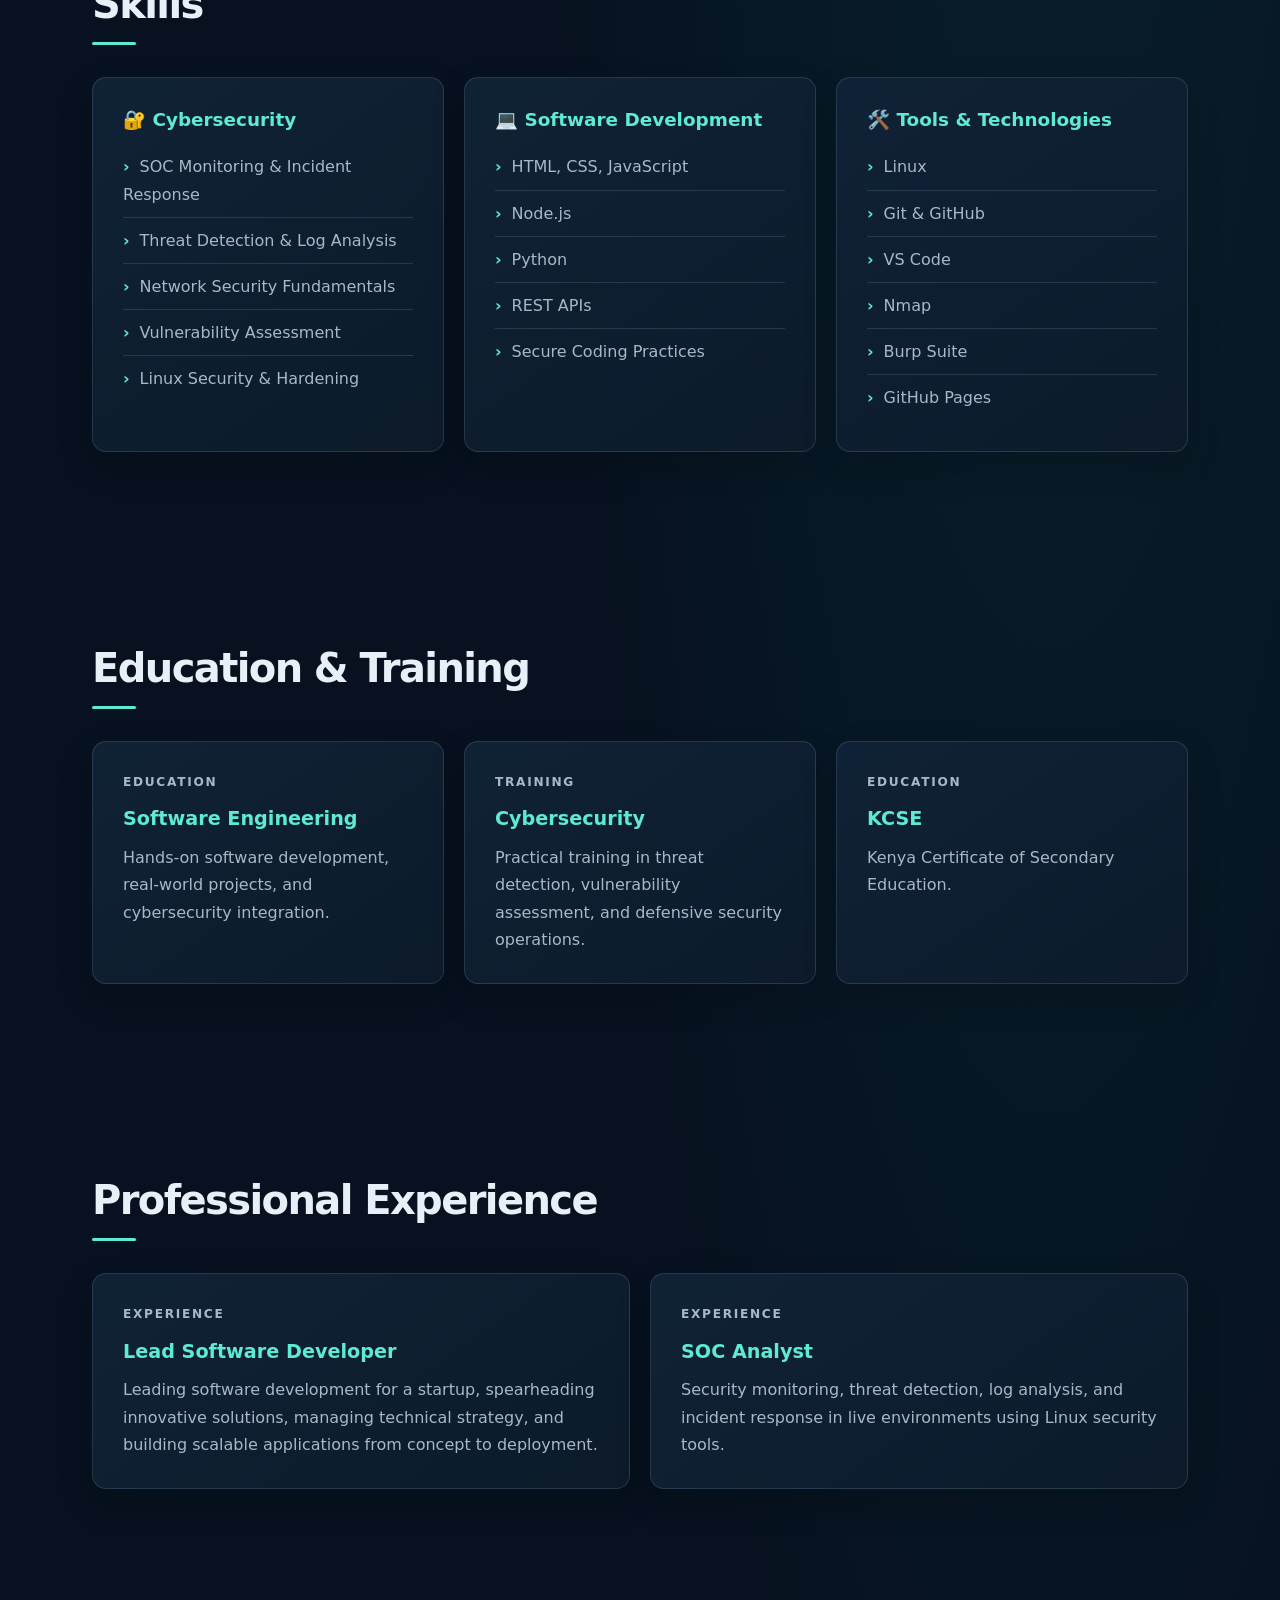
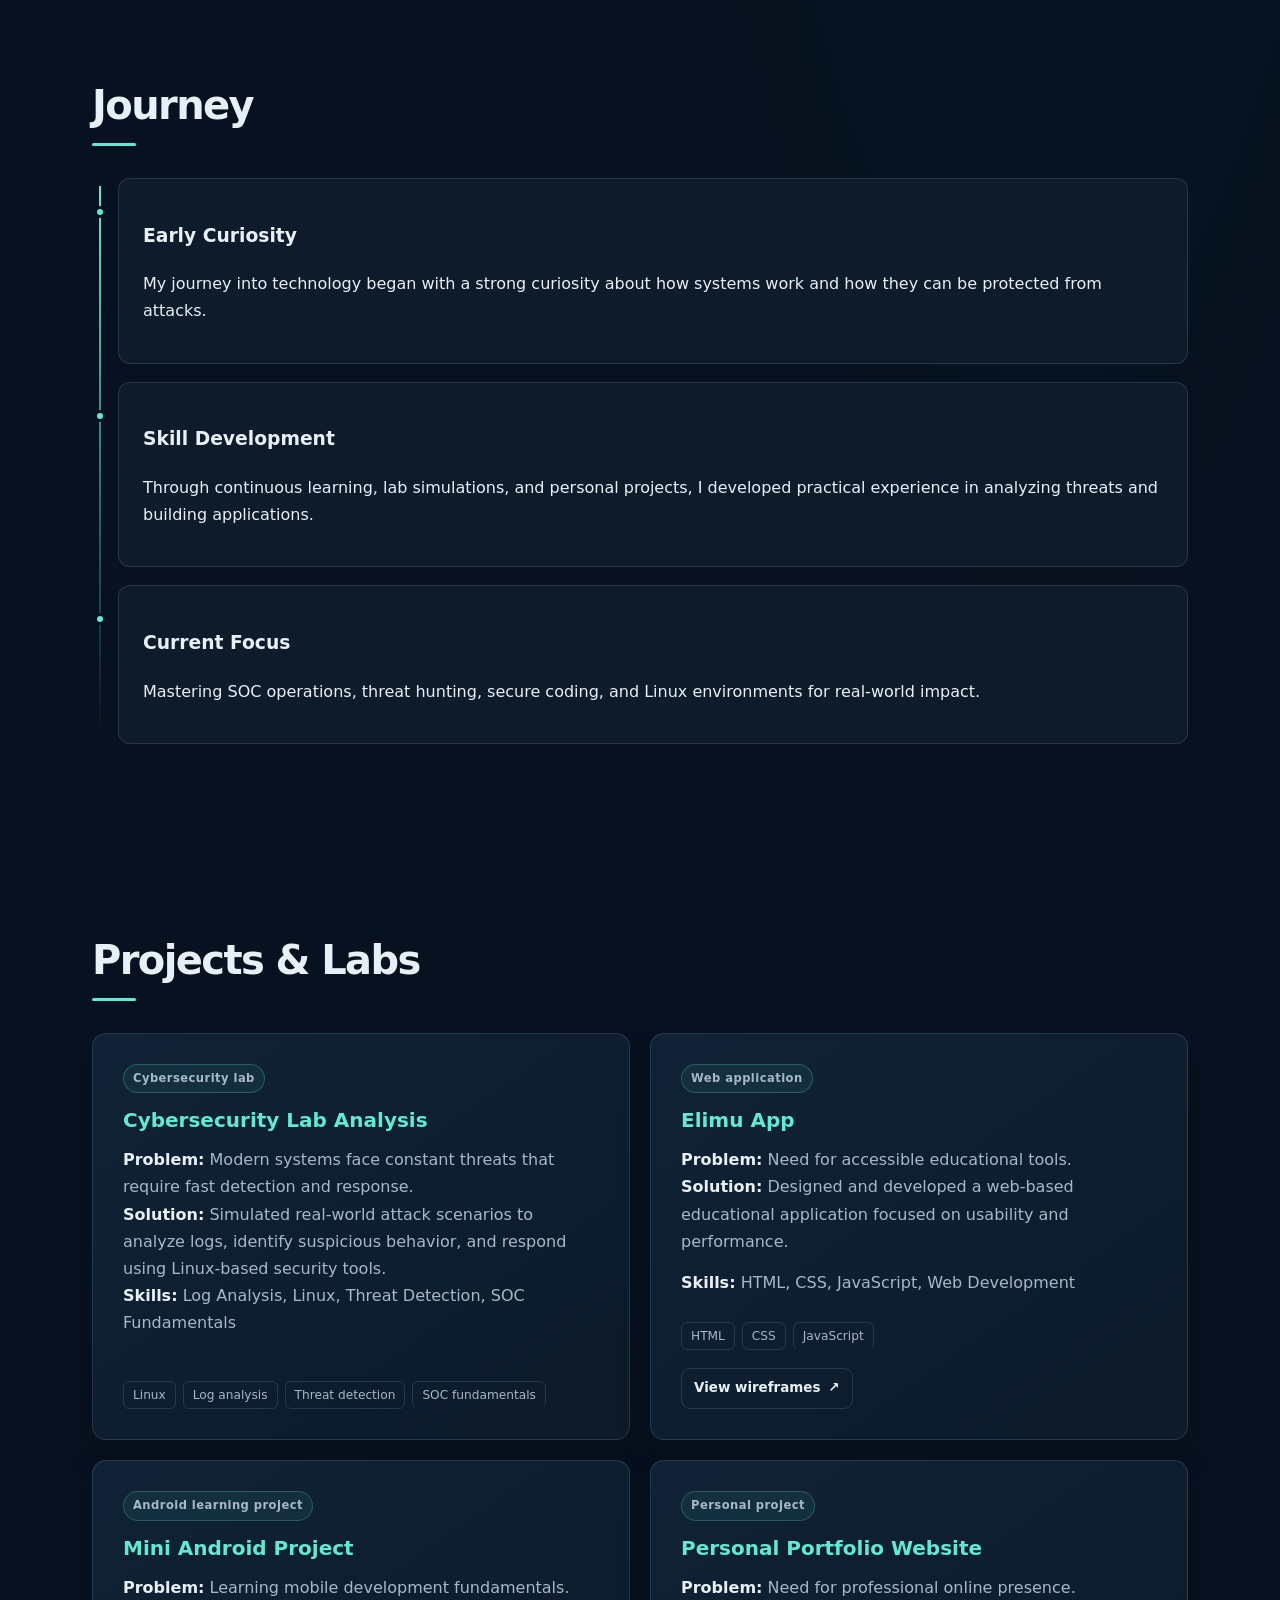
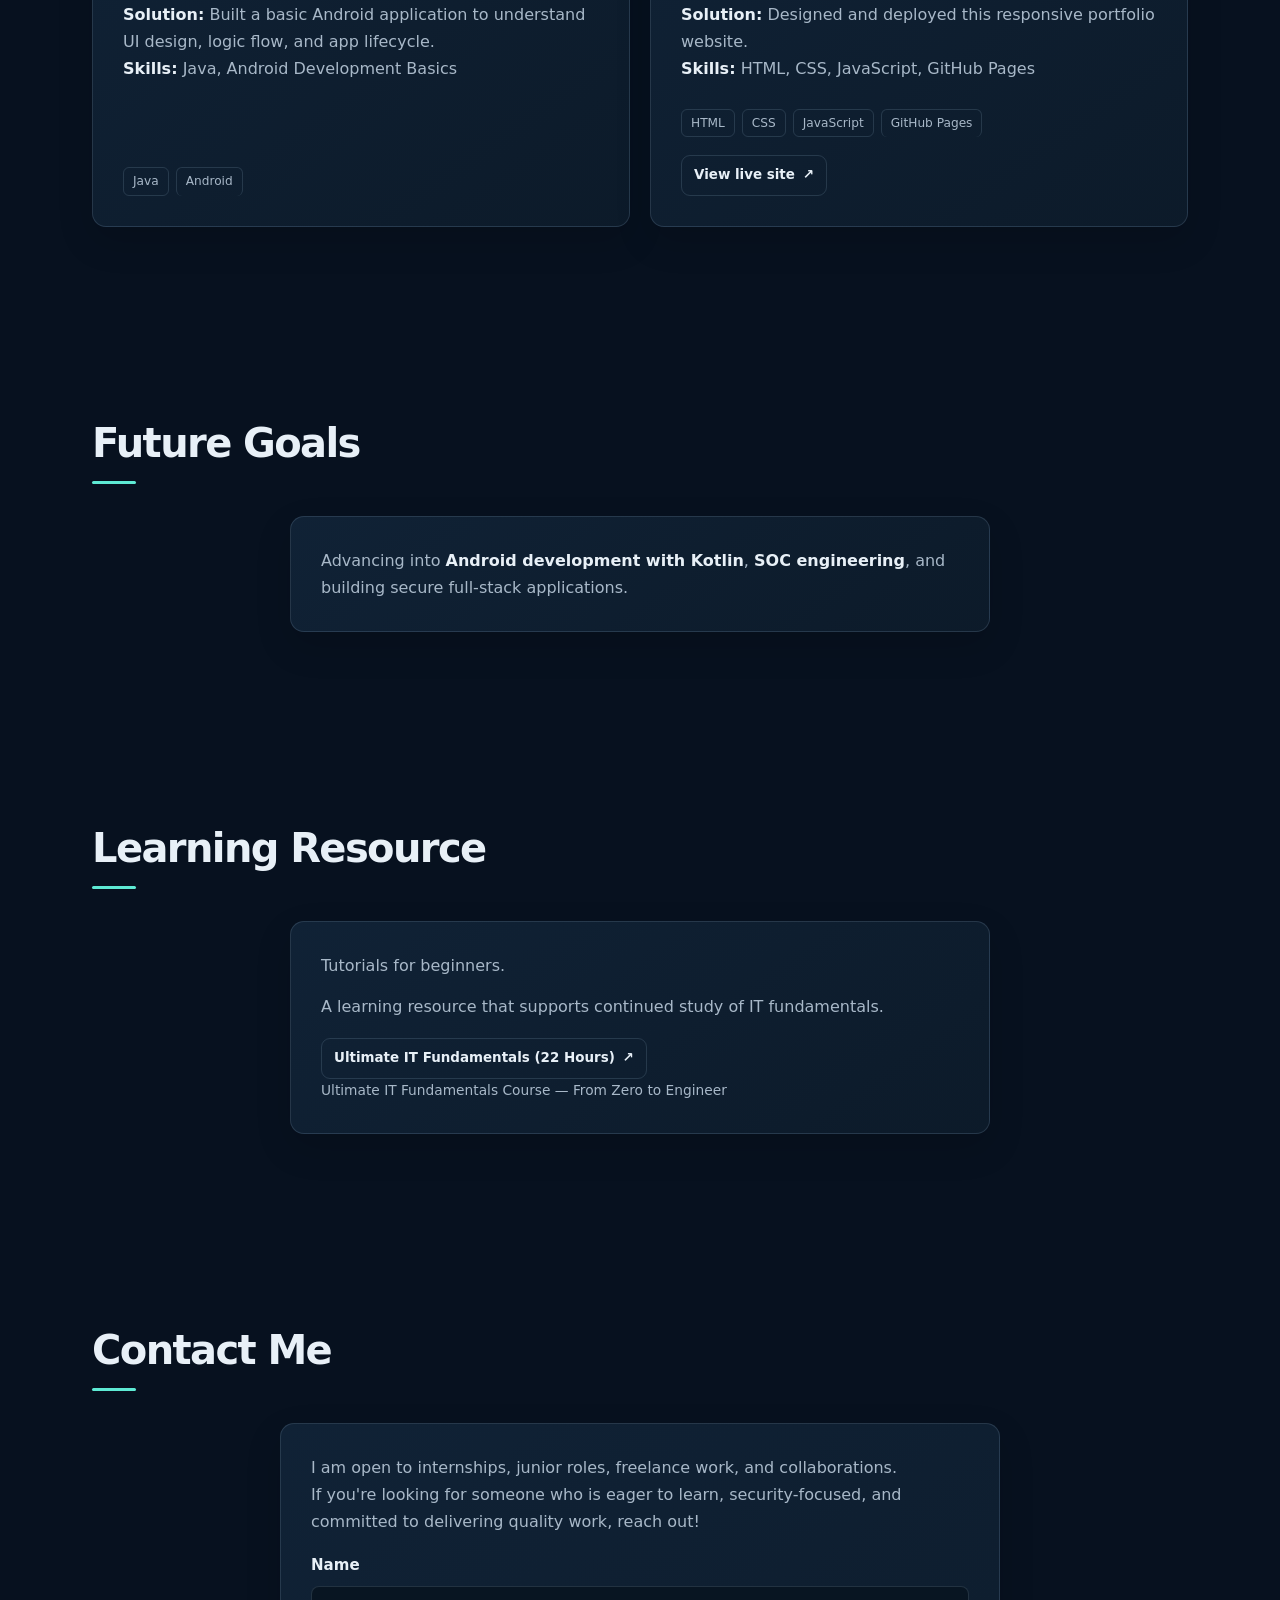
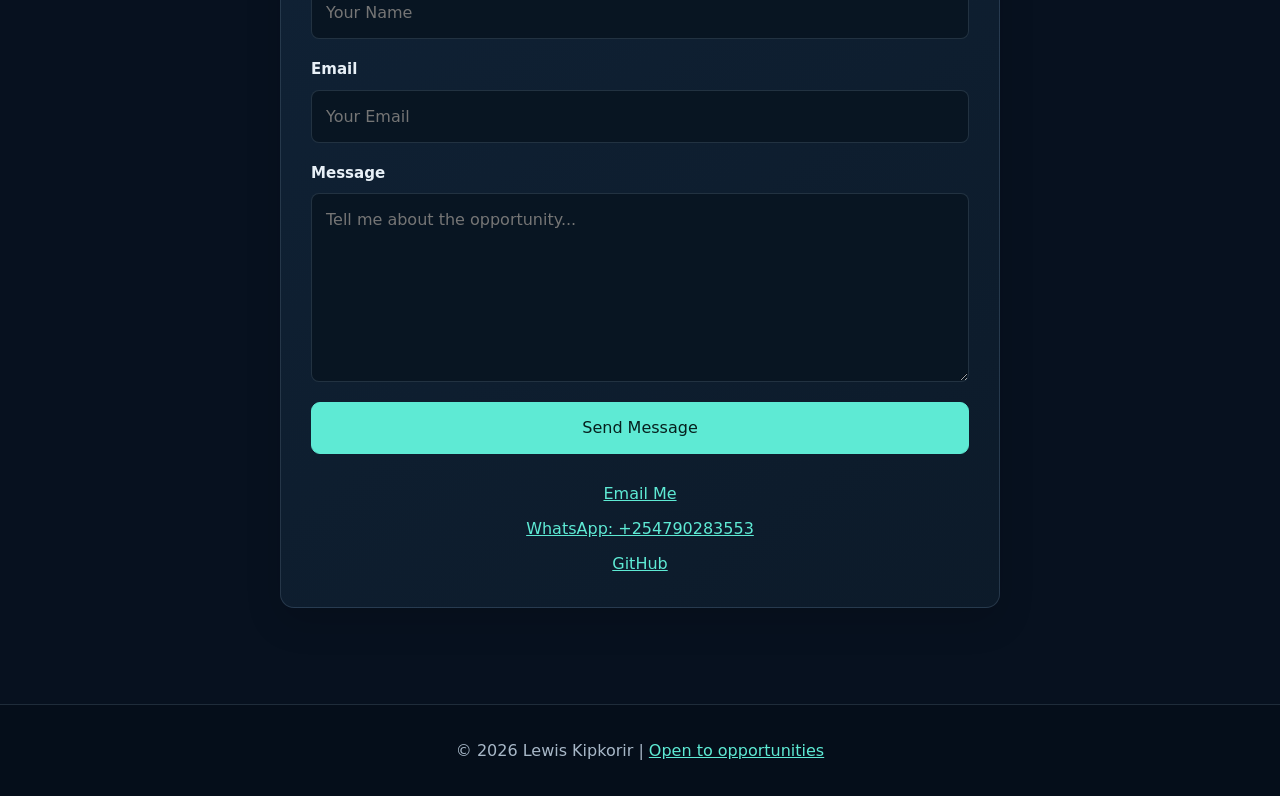
==== commit b52fd3f6: "Final draft" ====
--- a/index.html
+++ b/index.html
@@ -3,169 +3,795 @@
 <head>
     <meta charset="UTF-8">
     <meta name="viewport" content="width=device-width, initial-scale=1.0">
-    <title>Lewis Kipkorir | Cybersecurity Analyst & Software Developer</title>
-    <meta name="description" content="Lewis Kipkorir's Cybersecurity & Software Development Portfolio. SOC Analyst | Secure Coding | Open to Internships & Junior Roles">
-    <meta property="og:title" content="Lewis Kipkorir | Cybersecurity Analyst & Software Developer">
-    <meta property="og:description" content="SOC operations, threat detection, secure web apps. Open to internships, junior roles, freelance.">
+    <meta name="theme-color" content="#07111f">
+    <title>Lewis Kipkorir | Cybersecurity & Software Development
+    </title>
+    <meta name="description" content="Lewis Kipkorir is a cybersecurity and software development student focused on blue-team operations, secure coding, and practical projects. Open to internships and junior roles.">
+    <meta property="og:title" content="Lewis Kipkorir | Cybersecurity & Software Development Student">
+    <meta property="og:description" content="Blue-team operations, threat detection, secure web development, and hands-on projects. Open to internships and junior roles.">
     <meta property="og:type" content="website">
-    <link href="https://fonts.googleapis.com/css2?family=Inter:wght@300;400;600;700&display=swap" rel="stylesheet">
     <style>
-        /* ----------------- Base Styles ----------------- */
-        * { box-sizing: border-box; margin:0; padding: 0; }
-        html { scroll-behavior: smooth; scroll-padding-top: 80px; }
+        :root {
+            color-scheme: dark;
+            --page: #07111f;
+            --surface: #0d1b2b;
+            --text: #e8f0f7;
+            --muted: #a8b8c8;
+            --accent: #5eead4;
+            --border: rgba(148, 180, 205, 0.18);
+            --content-width: 1160px;
+            --nav-height: 72px;
+        }
+
+        *,
+        *::before,
+        *::after { box-sizing: border-box; }
+
+        html {
+            scroll-behavior: smooth;
+            scroll-padding-top: calc(var(--nav-height) + 20px);
+        }
+
         body {
-            font-family: 'Inter', sans-serif; 
-            background: linear-gradient(135deg, #011546, #100261); 
-            color: #f0f0f0; 
-            line-height: 1.6; 
-            position: relative; 
-            padding-top: 20px;
-        }
-        @media screen and (max-width:768px){
-            html { scroll-padding-top: 150px; }
-            body { padding-top: 120px; }
-        }
+            min-width: 320px;
+            margin: 0;
+            padding-top: var(--nav-height);
+            background:
+                radial-gradient(ellipse at 82% 4%, rgba(13, 148, 136, 0.14), transparent 34rem),
+                var(--page);
+            color: var(--text);
+            font-family: Inter, ui-sans-serif, system-ui, -apple-system, BlinkMacSystemFont, "Segoe UI", sans-serif;
+            font-size: 1rem;
+            line-height: 1.7;
+            -webkit-font-smoothing: antialiased;
+        }
+
+        a { color: var(--accent); }
+        a:hover { color: #99f6e4; }
+        a:focus-visible,
+        summary:focus-visible,
+        button:focus-visible,
+        input:focus-visible,
+        textarea:focus-visible {
+            outline: 3px solid var(--accent);
+            outline-offset: 4px;
+        }
+
+        .skip-link {
+            position: fixed;
+            top: 10px;
+            left: 10px;
+            z-index: 1001;
+            padding: 10px 16px;
+            transform: translateY(-150%);
+            border-radius: 8px;
+            background: var(--accent);
+            color: #06201e;
+            font-weight: 700;
+        }
+        .skip-link:focus { transform: translateY(0); }
+
         header, main, footer { width: 100%; }
 
-        /* ----------------- Navbar ----------------- */
         nav {
-            position: fixed; top:0; width:100%; background: rgba(11, 4, 33, 0.95); backdrop-filter: blur(10px); padding:15px 30px; z-index:100;
-        }
-        .nav-container { display:flex; justify-content:space-between; align-items:center; max-width:1100px; margin:auto; }
-        .nav-links { display:flex; gap:15px; }
-        .nav-links a { color:#ffffff; text-decoration:none; font-weight:600; transition:color 0.3s; }
-        .nav-links a:hover { color:#ff6b6b; }
-        .nav-toggle { display:none; font-size:2rem; background:none; border:none; color:#eff0f7; cursor:pointer; }
-        @media screen and (max-width:768px){
-            .nav-links { 
-                display:none; flex-direction:column; background: rgba(0,0,0,0.95); 
-                position:absolute; top:60px; right:0; width:200px; padding:15px; 
-                border-radius:0 0 8px 8px; box-shadow:0 10px 30px rgba(0,0,0,0.5);
+            position: fixed;
+            inset: 0 0 auto;
+            z-index: 100;
+            border-bottom: 1px solid var(--border);
+            background: rgba(7, 17, 31, 0.9);
+            backdrop-filter: blur(16px);
+        }
+        .nav-container {
+            display: flex;
+            min-height: var(--nav-height);
+            align-items: center;
+            justify-content: space-between;
+            max-width: var(--content-width);
+            margin: 0 auto;
+            padding: 0 28px;
+        }
+        .brand {
+            display: inline-flex;
+            align-items: center;
+            gap: 10px;
+            color: var(--text);
+            font-size: 0.88rem;
+            font-weight: 750;
+            letter-spacing: 0.02em;
+            text-decoration: none;
+            white-space: nowrap;
+        }
+        .brand-mark {
+            display: grid;
+            width: 36px;
+            height: 36px;
+            place-items: center;
+            border: 1px solid rgba(94, 234, 212, 0.45);
+            border-radius: 10px;
+            background: rgba(94, 234, 212, 0.08);
+            color: var(--accent);
+            font-size: 0.78rem;
+        }
+        .nav-links {
+            display: flex;
+            align-items: center;
+            justify-content: flex-end;
+            gap: clamp(12px, 2vw, 24px);
+            margin: 0;
+            padding: 0;
+            list-style: none;
+        }
+        .nav-links li {
+            padding: 0;
+            border: 0;
+        }
+        .nav-links li::before { content: none; }
+        .nav-links a {
+            display: inline-flex;
+            min-height: 44px;
+            align-items: center;
+            color: var(--muted);
+            font-size: 0.86rem;
+            font-weight: 600;
+            text-decoration: none;
+            transition: color 160ms ease;
+        }
+        .nav-links a:hover { color: var(--accent); }
+        .nav-toggle {
+            display: none;
+            min-width: 44px;
+            min-height: 44px;
+            border: 1px solid var(--border);
+            border-radius: 10px;
+            background: var(--surface);
+            color: var(--text);
+            font-size: 1.35rem;
+            cursor: pointer;
+        }
+
+        .hero {
+            display: flex;
+            min-height: min(760px, calc(100vh - var(--nav-height)));
+            min-height: min(760px, calc(100svh - var(--nav-height)));
+            align-items: center;
+            max-width: var(--content-width);
+            margin: 0 auto;
+            padding: clamp(72px, 12vw, 150px) 32px;
+        }
+        .hero-layout {
+            display: grid;
+            width: 100%;
+            grid-template-columns: minmax(0, 1.5fr) minmax(230px, 0.65fr);
+            align-items: center;
+            gap: clamp(32px, 7vw, 88px);
+        }
+        .hero-content { max-width: 760px; }
+        .eyebrow,
+        .card-kicker {
+            margin: 0 0 14px;
+            color: var(--accent);
+            font-size: 0.76rem;
+            font-weight: 750;
+            letter-spacing: 0.14em;
+            text-transform: uppercase;
+        }
+        .hero h1 {
+            margin: 0 0 16px;
+            font-size: clamp(2.8rem, 6.6vw, 5.2rem);
+            font-weight: 750;
+            letter-spacing: -0.065em;
+            line-height: 1.05;
+        }
+        .hero h1 span { color: var(--accent); }
+        .hero p {
+            max-width: 720px;
+            margin: 0 0 16px;
+            color: var(--muted);
+            font-size: clamp(1rem, 2vw, 1.18rem);
+        }
+        .hero p strong { color: var(--text); }
+        .hero .open-to-work {
+            color: var(--accent);
+            font-weight: 650;
+        }
+        .hero-aside {
+            padding: 24px;
+            border: 1px solid var(--border);
+            border-radius: 16px;
+            background: linear-gradient(145deg, rgba(17, 35, 56, 0.92), rgba(13, 27, 43, 0.7));
+            box-shadow: 0 24px 70px rgba(0, 0, 0, 0.2);
+        }
+        .hero-aside h2 {
+            margin: 0 0 16px;
+            color: var(--text);
+            font-size: 0.95rem;
+            letter-spacing: 0.01em;
+        }
+        .focus-list { display: grid; gap: 10px; }
+        .focus-list li {
+            padding: 10px 12px;
+            border: 1px solid var(--border);
+            border-radius: 8px;
+            background: rgba(7, 17, 31, 0.45);
+            color: var(--muted);
+            font-size: 0.9rem;
+        }
+        .focus-list li::before {
+            margin-right: 8px;
+            color: var(--accent);
+            content: "↗";
+        }
+
+        .btn {
+            display: inline-flex;
+            min-height: 48px;
+            align-items: center;
+            justify-content: center;
+            gap: 8px;
+            margin: 8px 10px 0 0;
+            padding: 11px 20px;
+            border: 1px solid var(--accent);
+            border-radius: 9px;
+            background: var(--accent);
+            color: #06201e;
+            font-weight: 700;
+            text-align: center;
+            text-decoration: none;
+            transition: background-color 160ms ease, border-color 160ms ease, transform 160ms ease;
+        }
+        .btn:hover {
+            transform: translateY(-2px);
+            border-color: #99f6e4;
+            background: #99f6e4;
+            color: #06201e;
+        }
+        .btn-secondary {
+            background: transparent;
+            color: var(--accent);
+        }
+        .btn-secondary:hover {
+            background: rgba(94, 234, 212, 0.1);
+            color: #99f6e4;
+        }
+        .btn-quiet {
+            min-height: 40px;
+            margin: 0;
+            padding: 8px 12px;
+            border-color: var(--border);
+            background: transparent;
+            color: var(--text);
+            font-size: 0.84rem;
+        }
+        .btn-quiet:hover {
+            border-color: var(--accent);
+            background: rgba(94, 234, 212, 0.08);
+            color: var(--accent);
+        }
+
+        section {
+            max-width: var(--content-width);
+            margin: 0 auto;
+            padding: clamp(56px, 8vw, 96px) 32px;
+            scroll-margin-top: calc(var(--nav-height) + 12px);
+        }
+        .section-title {
+            margin: 0 0 32px;
+            color: var(--text);
+            font-size: clamp(1.8rem, 4vw, 2.5rem);
+            letter-spacing: -0.04em;
+            line-height: 1.2;
+        }
+        .section-title::after {
+            display: block;
+            width: 44px;
+            height: 3px;
+            margin-top: 14px;
+            border-radius: 3px;
+            background: var(--accent);
+            content: "";
+        }
+
+        .cards,
+        .skills-grid {
+            display: grid;
+            grid-template-columns: repeat(auto-fit, minmax(min(100%, 290px), 1fr));
+            gap: 20px;
+        }
+        .card {
+            min-width: 0;
+            padding: clamp(22px, 3vw, 30px);
+            border: 1px solid var(--border);
+            border-radius: 14px;
+            background: linear-gradient(145deg, rgba(17, 35, 56, 0.94), rgba(13, 27, 43, 0.94));
+            box-shadow: 0 14px 36px rgba(0, 0, 0, 0.14);
+            transition: border-color 180ms ease, transform 180ms ease;
+        }
+        .card:hover {
+            transform: translateY(-3px);
+            border-color: rgba(94, 234, 212, 0.42);
+        }
+        .card h3 {
+            margin: 0 0 12px;
+            color: var(--accent);
+            font-size: 1.2rem;
+            line-height: 1.35;
+        }
+        .card p { margin: 0 0 14px; color: var(--muted); }
+        .card p:last-child { margin-bottom: 0; }
+        .card strong { color: var(--text); }
+        .prose-card { max-width: 820px; margin: 0 auto; }
+        .prose-card p + p { margin-top: 14px; }
+        .project-grid { grid-template-columns: repeat(2, minmax(0, 1fr)); }
+        .project-card { display: flex; flex-direction: column; }
+        .project-card h3 { font-size: 1.25rem; }
+        .project-kind {
+            display: inline-flex;
+            align-self: flex-start;
+            margin-bottom: 14px;
+            padding: 4px 9px;
+            border: 1px solid rgba(94, 234, 212, 0.24);
+            border-radius: 999px;
+            background: rgba(94, 234, 212, 0.07);
+            color: var(--accent);
+            font-size: 0.72rem;
+            font-weight: 700;
+            letter-spacing: 0.04em;
+        }
+        .tags {
+            display: flex;
+            flex-wrap: wrap;
+            gap: 7px;
+            margin: auto 0 0;
+            padding-top: 12px;
+            list-style: none;
+        }
+        .tags li {
+            padding: 4px 9px;
+            border: 1px solid var(--border);
+            border-radius: 6px;
+            color: var(--muted);
+            font-size: 0.76rem;
+            line-height: 1.5;
+        }
+        .tags li::before { content: none; }
+        .project-actions {
+            display: flex;
+            flex-wrap: wrap;
+            gap: 9px;
+            margin-top: 18px;
+        }
+        .contact-links {
+            display: grid;
+            gap: 8px;
+            margin-top: 26px;
+            text-align: center;
+        }
+        .contact-links p { margin: 0; }
+        .contact-links a { overflow-wrap: anywhere; }
+        .contact-intro { max-width: 600px; margin: 0 auto; }
+        .contact-card { width: 100%; max-width: 720px; margin: 0 auto; }
+        .narrow-card { max-width: 700px; margin: 0 auto; }
+        .resource-caption {
+            margin: 14px 0 0;
+            color: var(--muted);
+            font-size: 0.86rem;
+        }
+
+        .reveal {
+            opacity: 0;
+            transform: translateY(18px);
+            transition: opacity 500ms ease, transform 500ms ease, border-color 180ms ease;
+        }
+        .reveal.is-visible {
+            opacity: 1;
+            transform: translateY(0);
+        }
+        .card.reveal.is-visible:hover { transform: translateY(-3px); }
+
+        .skill-category { margin: 0; }
+        .skill-category h3 { font-size: 1.15rem; }
+        ul { margin: 0; padding: 0; list-style: none; }
+        ul li {
+            padding: 9px 0;
+            border-bottom: 1px solid var(--border);
+            color: var(--muted);
+        }
+        ul li:last-child { border-bottom: 0; }
+        ul li::before {
+            margin-right: 10px;
+            color: var(--accent);
+            content: "›";
+            font-weight: 800;
+        }
+
+        .timeline {
+            position: relative;
+            display: grid;
+            gap: 18px;
+            margin: 0;
+            padding-left: 26px;
+        }
+        .timeline::before {
+            position: absolute;
+            inset: 8px auto 8px 7px;
+            width: 2px;
+            background: linear-gradient(var(--accent), transparent);
+            content: "";
+        }
+        .timeline-card {
+            position: relative;
+            margin: 0;
+            padding: 22px 24px;
+            border: 1px solid var(--border);
+            border-radius: 12px;
+            background: var(--surface);
+        }
+        .timeline-card::before {
+            position: absolute;
+            top: 27px;
+            left: -25px;
+            width: 12px;
+            height: 12px;
+            border: 3px solid var(--page);
+            border-radius: 50%;
+            background: var(--accent);
+            content: "";
+        }
+
+        form label {
+            display: block;
+            margin: 18px 0 7px;
+            color: var(--text);
+            font-size: 0.94rem;
+            font-weight: 650;
+        }
+        form input,
+        form textarea {
+            display: block;
+            width: 100%;
+            min-height: 48px;
+            padding: 12px 14px;
+            border: 1px solid var(--border);
+            border-radius: 8px;
+            background: #081522;
+            color: var(--text);
+            font: inherit;
+            transition: border-color 160ms ease;
+        }
+        form textarea { min-height: 150px; resize: vertical; }
+        form input:focus,
+        form textarea:focus {
+            border-color: var(--accent);
+            outline: 3px solid rgba(94, 234, 212, 0.35);
+            outline-offset: 2px;
+        }
+        form button.btn {
+            width: 100%;
+            margin-top: 20px;
+            font: inherit;
+            cursor: pointer;
+        }
+        form button.btn:disabled { cursor: wait; opacity: 0.7; }
+        #form-feedback { margin-top: 14px; }
+
+        .terminal-form label.visually-hidden {
+            position: absolute;
+            width: 1px;
+            height: 1px;
+            margin: 0;
+            padding: 0;
+            border: 0;
+            overflow: hidden;
+            clip: rect(0, 0, 0, 0);
+            clip-path: inset(50%);
+            white-space: nowrap;
+        }
+        .terminal {
+            max-width: 640px;
+            margin-top: 24px;
+        }
+        .terminal > summary {
+            display: inline-flex;
+            min-height: 44px;
+            align-items: center;
+            gap: 9px;
+            color: var(--accent);
+            font-size: 0.9rem;
+            font-weight: 700;
+            cursor: pointer;
+        }
+        .terminal-prompt-mark {
+            color: var(--text);
+            font-family: ui-monospace, SFMono-Regular, Consolas, monospace;
+        }
+        .terminal-panel {
+            overflow: hidden;
+            border: 1px solid var(--border);
+            border-radius: 12px;
+            background: #081522;
+            box-shadow: 0 14px 36px rgba(0, 0, 0, 0.2);
+        }
+        .terminal-chrome {
+            display: flex;
+            min-height: 40px;
+            align-items: center;
+            gap: 10px;
+            padding: 0 14px;
+            border-bottom: 1px solid var(--border);
+            background: rgba(13, 27, 43, 0.9);
+            color: var(--muted);
+            font-family: ui-monospace, SFMono-Regular, Consolas, monospace;
+            font-size: 0.76rem;
+        }
+        .terminal-dots { display: inline-flex; gap: 5px; }
+        .terminal-dots span {
+            width: 8px;
+            height: 8px;
+            border-radius: 50%;
+            background: var(--accent);
+            opacity: 0.75;
+        }
+        .terminal-dots span:first-child { background: #fca5a5; }
+        .terminal-dots span:nth-child(2) { background: #fcd34d; }
+        .terminal-body { padding: 14px; }
+        .terminal-help {
+            margin: 0 0 10px;
+            color: var(--muted);
+            font-size: 0.8rem;
+            line-height: 1.5;
+        }
+        .terminal-help code,
+        .terminal-response code {
+            color: var(--accent);
+            font-family: ui-monospace, SFMono-Regular, Consolas, monospace;
+        }
+        .terminal-output {
+            min-height: 54px;
+            max-height: 156px;
+            overflow-y: auto;
+            margin-bottom: 12px;
+            scrollbar-color: var(--border) transparent;
+        }
+        .terminal-output p {
+            margin: 0 0 7px;
+            color: var(--muted);
+            font-family: ui-monospace, SFMono-Regular, Consolas, monospace;
+            font-size: 0.82rem;
+            line-height: 1.55;
+            overflow-wrap: anywhere;
+        }
+        .terminal-output p:last-child { margin-bottom: 0; }
+        .terminal-command { color: var(--accent); }
+        .terminal-response a { margin-left: 5px; }
+        .terminal-form {
+            display: grid;
+            grid-template-columns: auto minmax(0, 1fr) auto;
+            align-items: center;
+            gap: 8px;
+        }
+        .terminal-form .terminal-prompt {
+            color: var(--accent);
+            font-family: ui-monospace, SFMono-Regular, Consolas, monospace;
+            font-size: 0.84rem;
+        }
+        .terminal-form input#terminal-command {
+            min-width: 0;
+            min-height: 44px;
+            padding: 9px 10px;
+            border-color: var(--border);
+            border-radius: 7px;
+            background: rgba(7, 17, 31, 0.72);
+            font-family: ui-monospace, SFMono-Regular, Consolas, monospace;
+            font-size: 0.88rem;
+        }
+        .terminal-run {
+            min-height: 44px;
+            padding: 8px 13px;
+            border: 1px solid var(--accent);
+            border-radius: 7px;
+            background: rgba(94, 234, 212, 0.1);
+            color: var(--accent);
+            font: inherit;
+            font-size: 0.84rem;
+            font-weight: 700;
+            cursor: pointer;
+        }
+        .terminal-run:hover { background: rgba(94, 234, 212, 0.18); }
+        .terminal-shortcuts {
+            display: flex;
+            flex-wrap: wrap;
+            gap: 7px;
+            margin-top: 10px;
+        }
+        .terminal-shortcuts button {
+            min-height: 44px;
+            padding: 6px 10px;
+            border: 1px solid var(--border);
+            border-radius: 7px;
+            background: transparent;
+            color: var(--muted);
+            font-family: ui-monospace, SFMono-Regular, Consolas, monospace;
+            font-size: 0.78rem;
+            cursor: pointer;
+        }
+        .terminal-shortcuts button:hover {
+            border-color: var(--accent);
+            color: var(--accent);
+        }
+
+        footer {
+            padding: 32px 20px;
+            border-top: 1px solid var(--border);
+            background: rgba(5, 13, 23, 0.65);
+            color: var(--muted);
+            text-align: center;
+        }
+        footer p { margin: 0; }
+        #back-to-top {
+            position: fixed;
+            right: 22px;
+            bottom: 22px;
+            z-index: 90;
+            display: grid;
+            width: 48px;
+            height: 48px;
+            place-items: center;
+            border: 1px solid var(--border);
+            border-radius: 50%;
+            background: var(--accent);
+            color: #06201e;
+            font-size: 1.35rem;
+            font-weight: 700;
+            cursor: pointer;
+            box-shadow: 0 8px 24px rgba(0, 0, 0, 0.28);
+        }
+        #back-to-top[hidden] { display: none; }
+
+        @media (max-width: 900px) {
+            .nav-container { justify-content: space-between; }
+            .nav-toggle { display: inline-grid; place-items: center; }
+            .nav-links {
+                position: absolute;
+                top: calc(100% + 8px);
+                right: 16px;
+                left: 16px;
+                display: none;
+                max-height: calc(100svh - var(--nav-height) - 24px);
+                flex-direction: column;
+                align-items: stretch;
+                gap: 0;
+                overflow-y: auto;
+                padding: 8px;
+                border: 1px solid var(--border);
+                border-radius: 12px;
+                background: #0a1725;
+                box-shadow: 0 18px 44px rgba(0, 0, 0, 0.4);
             }
-            .nav-links.show { display:flex; }
-            .nav-toggle { display:block; }
-        }
-
-        /* ----------------- Hero  ----------------- */
-        .hero { min-height: 100vh; display:flex; align-items:center; justify-content:center; text-align:center; padding:40px; position: relative; }
-        .hero h1 { font-size:3rem; font-weight:700; margin-bottom:10px; }
-        .hero span { color:#ff6b6b; }
-        .hero p { font-size:1.2rem; color:#eeeeee; margin-bottom:20px; max-width:800px; margin-left:auto; margin-right:auto; }
-        .hero .open-to-work { background: linear-gradient(90deg, #ff6b6b, #ff8e8e); -webkit-background-clip: text; -webkit-text-fill-color: transparent; font-weight: 700; }
-        .btn { display:inline-block; padding:15px 35px; background: linear-gradient(135deg, #ff6b6b, #ff5252); color:#fff; text-decoration:none; font-weight:600; border-radius:30px; transition:all 0.3s; margin:10px; box-shadow:0 5px 15px rgba(255,107,107,0.4); }
-        .btn:hover { transform: translateY(-3px); box-shadow:0 10px 25px rgba(255,107,107,0.6); }
-        .btn-secondary { background: transparent; border:2px solid #ff6b6b; color:#ff6b6b; }
-        .btn-secondary:hover { background:#ff6b6b; color:#fff; }
-
-        /* ----------------- Sections ----------------- */
-        section { max-width:1100px; margin:auto; padding:80px 30px; scroll-margin-top:80px; opacity:0; transform:translateY(30px); transition: all 0.8s ease-out; }
-        section.show { opacity:1; transform:translateY(0); }
-        .section-title { font-size:2.5rem; text-align:center; margin-bottom:40px; background: linear-gradient(135deg, #fff, #ff6b6b); -webkit-background-clip: text; -webkit-text-fill-color: transparent; }
-
-        .cards { display:grid; grid-template-columns: repeat(auto-fit,minmax(320px,1fr)); gap:30px; }
-        .card { 
-            background: linear-gradient(135deg,rgba(1,21,70,0.95),rgba(16,2,97,0.95)); 
-            padding:35px; border-radius:20px; box-shadow:0 20px 40px rgba(0,0,0,0.4); 
-            transition: all 0.4s; border:1px solid rgba(255,107,107,0.2);
-        }
-        .card:hover { transform: translateY(-10px) scale(1.02); box-shadow:0 30px 60px rgba(255,107,107,0.3); border-color:rgba(255,107,107,0.5); }
-        .card h3 { color:#ff6b6b; margin-bottom:15px; font-size:1.4rem; }
-
-        /* ----------------- Skills (Enhanced) ----------------- */
-        .skills-grid { display:grid; grid-template-columns: repeat(auto-fit,minmax(300px,1fr)); gap:30px; }
-        .skill-category { margin-bottom:30px; }
-        .skill-category h3 { color:#ff6b6b; margin-bottom:20px; font-size:1.6rem; }
-        ul { list-style: none; padding-left:0; }
-        ul li { padding:10px 0; border-bottom:1px solid rgba(255,255,255,0.1); }
-        ul li:before { content:"🔹"; margin-right:10px; color:#ff6b6b; }
-
-        /* ----------------- Timeline ----------------- */
-        .timeline { position:relative; margin:50px 0; }
-        .timeline::before { content:''; position:absolute; top:0; left:30px; width:4px; height:100%; background: linear-gradient(to bottom, #ff6b6b, transparent); }
-        .timeline-card { 
-            background:rgba(255,107,107,0.1); padding:25px; border-radius:16px; margin-bottom:30px; 
-            position:relative; border-left:4px solid #ff6b6b; margin-left:60px;
-            opacity:0; transform:translateX(-50px); transition:all 0.8s ease-out;
-        }
-        .timeline-card:nth-child(even){ margin-left:0; margin-right:60px; border-left:none; border-right:4px solid #ff6b6b; transform:translateX(50px); }
-        .timeline-card::before { 
-            content:''; position:absolute; left:-34px; top:25px; width:16px; height:16px; 
-            background:#ff6b6b; border-radius:50%; 
-        }
-        .timeline-card:nth-child(even)::before { left:auto; right:-34px; }
-        .timeline-card.show { opacity:1; transform:translateX(0); }
-
-        /* ----------------- Contact Form ----------------- */
-        form label { display:block; margin:20px 0 8px; font-weight:600; color:#ff6b6b; }
-        form input, form textarea { width:100%; padding:18px; border-radius:12px; border:2px solid rgba(255,107,107,0.3); background: rgba(10,15,50,0.9); color:#fff; font-size:1rem; transition: all 0.3s; }
-        form input:focus, form textarea:focus { outline:none; border-color:#ff6b6b; transform:scale(1.02); box-shadow:0 0 20px rgba(255,107,107,0.3); }
-        form button.btn { padding:18px; font-size:1.2rem; font-weight:700; width:100%; margin-top:20px; }
-
-        /* ----------------- Footer & Back to Top ----------------- */
-        footer { text-align:center; padding:40px; background:rgba(0,0,0,0.8); }
-        #back-to-top { 
-            position:fixed; bottom:25px; right:25px; background: linear-gradient(135deg, #ff6b6b, #ff5252); 
-            color:#fff; padding:15px 18px; border-radius:50%; font-weight:700; display:none; cursor:pointer; 
-            z-index:1000; transition: all 0.3s; box-shadow:0 5px 20px rgba(255,107,107,0.4);
-        }
-        #back-to-top:hover { transform:scale(1.1) rotate(360deg); }
-
-        /* ----------------- Responsive ----------------- */
-        @media screen and (max-width:768px){
-            .hero h1{font-size:2.2rem;}
-            .hero p{font-size:1.1rem;}
-            section{padding:60px 20px;}
-            .timeline::before { left:20px; }
-            .timeline-card { margin-left:50px !important; margin-right:0 !important; border-left:4px solid #ff6b6b !important; border-right:none !important; }
-            .timeline-card::before { left:-29px; }
+            .nav-links.is-open { display: flex; }
+            .nav-links li { width: 100%; }
+            .nav-links a {
+                display: flex;
+                padding: 10px 12px;
+                border-radius: 7px;
+                font-size: 0.95rem;
+            }
+            .nav-links a:hover { background: rgba(94, 234, 212, 0.08); }
+        }
+
+        @media (max-width: 600px) {
+            :root { --nav-height: 64px; }
+            .nav-container { padding: 0 18px; }
+            .hero {
+                min-height: auto;
+                padding: 88px 22px 76px;
+            }
+            .hero-layout { grid-template-columns: minmax(0, 1fr); gap: 30px; }
+            .hero h1 { font-size: clamp(2.55rem, 12vw, 4rem); }
+            .hero .btn { width: 100%; margin-right: 0; }
+            section { padding: 56px 22px; }
+            .section-title { margin-bottom: 24px; }
+            .card { padding: 22px; }
+            .project-grid { grid-template-columns: minmax(0, 1fr); }
+            .terminal-form { grid-template-columns: minmax(0, 1fr) auto; }
+            .terminal-form .terminal-prompt { grid-column: 1 / -1; }
+            #back-to-top { right: 16px; bottom: 16px; }
+        }
+
+        @media (prefers-reduced-motion: reduce) {
+            html { scroll-behavior: auto; }
+            *,
+            *::before,
+            *::after {
+                scroll-behavior: auto !important;
+                transition-duration: 0.01ms !important;
+                animation-duration: 0.01ms !important;
+                animation-iteration-count: 1 !important;
+            }
+            .reveal { opacity: 1; transform: none; }
         }
     </style>
 </head>
 <body>
+    <a class="skip-link" href="#main-content">Skip to content</a>
     <header>
-        <nav>
+        <nav aria-label="Main navigation">
             <div class="nav-container">
-                <button class="nav-toggle" aria-label="Toggle navigation menu">☰</button>
-                <div class="nav-links">
-                    <a href="#about">About</a>
-                    <a href="#skills">Skills</a>
-                    <a href="#education">Education</a>
-                    <a href="#experience">Experience</a>
-                    <a href="#journey">Journey</a>
-                    <a href="#projects">Projects</a>
-                    <a href="#goals">Future Goals</a>
-                    <a href="#testimonials">Testimonials</a>
-                    <a href="#blog">Blog</a>
-                    <a href="#contact">Contact</a>
-                </div>
+                <a class="brand" href="#home" aria-label="Lewis Kipkorir, home">
+                    <span class="brand-mark" aria-hidden="true">LK</span>
+                    <span>LEWIS KIPKORIR</span>
+                </a>
+                <button class="nav-toggle" type="button" aria-label="Toggle navigation menu" aria-expanded="false" aria-controls="primary-navigation">☰</button>
+                <ul class="nav-links" id="primary-navigation">
+                    <li><a href="#about">About</a></li>
+                    <li><a href="#skills">Skills</a></li>
+                    <li><a href="#experience">Experience</a></li>
+                    <li><a href="#projects">Projects</a></li>
+                    <li><a href="#contact">Contact</a></li>
+                </ul>
             </div>
         </nav>
     </header>
 
-    <main>
-        <!-- 🔥 HERO SECTION -->
-        <div class="hero">
-            <div>
-                <h1>Hi, I'm <span>Lewis Kipkorir</span></h1>
-                <p><strong>Cybersecurity Analyst & Software Developer</strong></p>
-                <p>I help secure systems, analyze threats, and build reliable web applications.</p>
-                <p>I am passionate about blue-team operations, secure coding, and hands-on cybersecurity labs that simulate real-world attacks and defenses.</p>
-                <p><span class="open-to-work">🔍 Currently open to internships, junior roles, and freelance opportunities.</span></p>
-                <a href="#projects" class="btn">👉 View Projects</a>
-                <a href="#contact" class="btn btn-secondary">👉 Contact Me</a>
-            </div>
-        </div>
-      <!-- About Me-->
-        <section id="about" class="show">
-            <h2 class="section-title">About Me</h2>
-            <div class="card" style="max-width:800px; margin:auto;">
-                <p>I am a motivated Cybersecurity Analyst and Software Developer with a strong interest in protecting systems, identifying vulnerabilities, and building secure, scalable applications.</p>
-                <p><strong>My focus:</strong> SOC operations, threat detection, log analysis, and secure web development, combining defensive cybersecurity skills with practical software engineering. I enjoy working in Linux environments, analyzing security events, and applying best practices to reduce risks and improve system resilience.</p>
-                <p>I am actively seeking entry-level or junior roles, internships, and real-world projects where I can contribute, learn from experienced teams, and grow into a well-rounded cybersecurity professional.</p>
+    <main id="main-content" tabindex="-1">
+        <section class="hero" id="home" aria-labelledby="hero-title">
+            <div class="hero-layout">
+              <div class="hero-content">
+                <p class="eyebrow">Cybersecurity · Software Development</p>
+                <h1 id="hero-title">Hi, I'm <span>Lewis Kipkorir</span></h1>
+                <p><strong>Cybersecurity &amp; software development student</strong></p>
+                <p>I build practical web projects and develop hands-on skills in blue-team operations, threat detection, and secure coding.</p>
+                <p><span class="open-to-work">Currently seeking internships and junior roles.</span></p>
+                <a href="#projects" class="btn">Explore projects <span aria-hidden="true">↗</span></a>
+                <a href="#contact" class="btn btn-secondary">Get in touch</a>
+                <details class="terminal">
+                    <summary aria-controls="terminal-panel"><span class="terminal-prompt-mark" aria-hidden="true">&gt;_</span> Try the interactive terminal</summary>
+                    <div class="terminal-panel" id="terminal-panel">
+                        <div class="terminal-chrome" aria-hidden="true">
+                            <span class="terminal-dots"><span></span><span></span><span></span></span>
+                            <span>lewis@portfolio:~</span>
+                        </div>
+                        <div class="terminal-body">
+                            <p class="terminal-help" id="terminal-help">Safe, local commands: <code>help</code>, <code>about</code>, <code>skills</code>, <code>projects</code>, <code>contact</code>.</p>
+                            <div class="terminal-output" id="terminal-output" role="log" aria-live="polite" aria-relevant="additions">
+                                <p class="terminal-response">Welcome. Type <code>help</code> to see what you can explore.</p>
+                            </div>
+                            <form class="terminal-form" id="terminal-form">
+                                <span class="terminal-prompt" aria-hidden="true">visitor@portfolio:~$</span>
+                                <label for="terminal-command" class="visually-hidden">Enter a terminal command</label>
+                                <input id="terminal-command" name="command" type="text" placeholder="Type a command..." autocomplete="off" autocapitalize="none" spellcheck="false" aria-describedby="terminal-help" required>
+                                <button class="terminal-run" type="submit">Run</button>
+                            </form>
+                            <div class="terminal-shortcuts" aria-label="Command shortcuts">
+                                <button type="button" data-terminal-command="help">help</button>
+                                <button type="button" data-terminal-command="about">about</button>
+                                <button type="button" data-terminal-command="skills">skills</button>
+                                <button type="button" data-terminal-command="projects">projects</button>
+                                <button type="button" data-terminal-command="contact">contact</button>
+                            </div>
+                        </div>
+                    </div>
+                </details>
+              </div>
+              <aside class="hero-aside" aria-label="Areas of interest">
+                <p class="eyebrow">Current focus</p>
+                <h2>Building skills through practice</h2>
+                <ul class="focus-list">
+                    <li>Blue-team operations</li>
+                    <li>Threat detection &amp; log analysis</li>
+                    <li>Secure web development</li>
+                </ul>
+              </aside>
             </div>
         </section>
-
-        <!-- Skills-->
+        <section id="about" aria-labelledby="about-title">
+            <h2 class="section-title" id="about-title">About Me</h2>
+            <div class="card prose-card">
+                <p>I am a cybersecurity and software development student interested in protecting systems, identifying vulnerabilities, and building secure applications.</p>
+                <p><strong>My focus:</strong> SOC operations, threat detection, log analysis, and secure web development. I enjoy working in Linux environments and learning through hands-on labs and practical projects.</p>
+                <p>I am seeking internships, junior roles, and real-world projects where I can contribute and continue to grow.</p>
+            </div>
+        </section>
+
         <section id="skills">
             <h2 class="section-title">Skills</h2>
             <div class="skills-grid">
@@ -209,149 +835,155 @@
             </div>
         </section>
 
-        <!-- Education -->
-      <section id="education">
-    <h2 class="section-title">Education</h2>
-    <div class="cards">
-        <div class="card">
-            <h3>🔹 Computer Science</h3>
-            <p>Building a strong foundation in programming, algorithms, data structures, computer systems, and software development.</p>
-
-            <h3>🔹 Software Engineering</h3>
-            <p>Hands-on software development, real-world projects, and cybersecurity integration.</p>
-        </div>
-        <div class="card">
-            <h3>🔹 Cybersecurity</h3>
-            <p>Practical training in threat detection, vulnerability assessment, and defensive security operations.</p>
-        </div>
-        <div class="card">
-            <h3>🔹 KCSE</h3>
-            <p>Kenya Certificate of Secondary Education.</p>
-        </div>
-    </div>
-</section>
-<!-- Experience -->
-<section id="experience">
-    <h2 class="section-title">Experience</h2>
-    <div class="cards">
-        <div class="card">
-            <h3>🔹 Lead Software Developer </h3>
-            <p>Leading software development for a startup, spearheading innovative solutions, managing technical strategy, and building scalable applications from concept to deployment.</p>
-        </div>
-        <div class="card">
-            <h3>🔹 SOC Analyst</h3>
-            <p>Security monitoring, threat detection, log analysis, and incident response in live environments using Linux security tools.</p>
-        </div>
-    </div>
-</section>
-
-        <!-- Journey -->
+        <section id="education">
+            <h2 class="section-title">Education &amp; Training</h2>
+            <div class="cards">
+                <article class="card">
+                    <p class="card-kicker">Education</p>
+                    <h3>Software Engineering</h3>
+                    <p>Hands-on software development, real-world projects, and cybersecurity integration.</p>
+                </article>
+                <article class="card">
+                    <p class="card-kicker">Training</p>
+                    <h3>Cybersecurity</h3>
+                    <p>Practical training in threat detection, vulnerability assessment, and defensive security operations.</p>
+                </article>
+                <article class="card">
+                    <p class="card-kicker">Education</p>
+                    <h3>KCSE</h3>
+                    <p>Kenya Certificate of Secondary Education.</p>
+                </article>
+            </div>
+        </section>
+        <section id="experience">
+            <h2 class="section-title">Professional Experience</h2>
+            <div class="cards">
+                <article class="card">
+                    <p class="card-kicker">Experience</p>
+                    <h3>Lead Software Developer</h3>
+                    <p>Leading software development for a startup, spearheading innovative solutions, managing technical strategy, and building scalable applications from concept to deployment.</p>
+                </article>
+                <article class="card">
+                    <p class="card-kicker">Experience</p>
+                    <h3>SOC Analyst</h3>
+                    <p>Security monitoring, threat detection, log analysis, and incident response in live environments using Linux security tools.</p>
+                </article>
+            </div>
+        </section>
+
         <section id="journey">
             <h2 class="section-title">Journey</h2>
             <div class="timeline">
-                <div class="timeline-card">
-                    <h3>🔹 Early Curiosity</h3>
+                <article class="timeline-card">
+                    <h3>Early Curiosity</h3>
                     <p>My journey into technology began with a strong curiosity about how systems work and how they can be protected from attacks.</p>
-                </div>
-                <div class="timeline-card">
-                    <h3>🔹 Skill Development</h3>
+                </article>
+                <article class="timeline-card">
+                    <h3>Skill Development</h3>
                     <p>Through continuous learning, lab simulations, and personal projects, I developed practical experience in analyzing threats and building applications.</p>
-                </div>
-                <div class="timeline-card">
-                    <h3>🔹 Current Focus</h3>
+                </article>
+                <article class="timeline-card">
+                    <h3>Current Focus</h3>
                     <p>Mastering SOC operations, threat hunting, secure coding, and Linux environments for real-world impact.</p>
-                </div>
+                </article>
             </div>
         </section>
 
-<!-- Projects -->
-<section id="projects">
-    <h2 class="section-title">Projects</h2>
-    <div class="cards">
-        <div class="card">
-            <h3>🔹 Cybersecurity Lab Analysis</h3>
-            <p><strong>Problem:</strong> Modern systems face constant threats that require fast detection and response.<br>
-            <strong>Solution:</strong> Simulated real-world attack scenarios to analyze logs, identify suspicious behavior, and respond using Linux-based security tools.<br>
-            <strong>Skills:</strong> Log Analysis, Linux, Threat Detection, SOC Fundamentals</p>
-        </div>
-        <div class="card">
-            <h3>🔹 Elimu App</h3>
-            <p><strong>Problem:</strong> Need for accessible educational tools.<br>
-            <strong>Solution:</strong> Designed and developed a web-based educational application focused on usability and performance.</p>
-            <p style="margin:15px 0;">
-                <a href="https://docs.google.com/document/d/1K6baFSHXu0sshticX5mxE9CMBUAx9xS-YL0OsA1272k/edit?usp=sharing" target="_blank" class="btn btn-secondary" style="font-size:0.9rem;">📐 View Wireframes</a>
-            </p>
-            <p><strong>Skills:</strong> HTML, CSS, JavaScript, Web Development</p>
-        </div>
-        <div class="card">
-            <h3>🔹 Mini Android Project</h3>
-            <p><strong>Problem:</strong> Learning mobile development fundamentals.<br>
-            <strong>Solution:</strong> Built a basic Android application to understand UI design, logic flow, and app lifecycle.<br>
-            <strong>Skills:</strong> Java, Android Development Basics</p>
-        </div>
-        <div class="card">
-            <h3>🔹 Personal Portfolio Website</h3>
-            <p><strong>Problem:</strong> Need for professional online presence.<br>
-            <strong>Solution:</strong> Designed and deployed this responsive portfolio website.<br>
-            <strong>Skills:</strong> HTML, CSS, JavaScript, GitHub Pages</p>
-        </div>
-    </div>
-</section>
+        <section id="projects" aria-labelledby="projects-title">
+            <h2 class="section-title" id="projects-title">Projects &amp; Labs</h2>
+            <div class="cards project-grid">
+                <article class="card project-card">
+                    <p class="project-kind">Cybersecurity lab</p>
+                    <h3>Cybersecurity Lab Analysis</h3>
+                    <p><strong>Problem:</strong> Modern systems face constant threats that require fast detection and response.<br>
+                    <strong>Solution:</strong> Simulated real-world attack scenarios to analyze logs, identify suspicious behavior, and respond using Linux-based security tools.<br>
+                    <strong>Skills:</strong> Log Analysis, Linux, Threat Detection, SOC Fundamentals</p>
+                    <ul class="tags" aria-label="Technologies and skills">
+                        <li>Linux</li><li>Log analysis</li><li>Threat detection</li><li>SOC fundamentals</li>
+                    </ul>
+                </article>
+                <article class="card project-card">
+                    <p class="project-kind">Web application</p>
+                    <h3>Elimu App</h3>
+                    <p><strong>Problem:</strong> Need for accessible educational tools.<br>
+                    <strong>Solution:</strong> Designed and developed a web-based educational application focused on usability and performance.</p>
+                    <p><strong>Skills:</strong> HTML, CSS, JavaScript, Web Development</p>
+                    <ul class="tags" aria-label="Technologies and skills">
+                        <li>HTML</li><li>CSS</li><li>JavaScript</li>
+                    </ul>
+                    <div class="project-actions">
+                        <a href="https://docs.google.com/document/d/1K6baFSHXu0sshticX5mxE9CMBUAx9xS-YL0OsA1272k/edit?usp=sharing" target="_blank" rel="noopener noreferrer" class="btn btn-quiet">View wireframes <span aria-hidden="true">↗</span></a>
+                    </div>
+                </article>
+                <article class="card project-card">
+                    <p class="project-kind">Android learning project</p>
+                    <h3>Mini Android Project</h3>
+                    <p><strong>Problem:</strong> Learning mobile development fundamentals.<br>
+                    <strong>Solution:</strong> Built a basic Android application to understand UI design, logic flow, and app lifecycle.<br>
+                    <strong>Skills:</strong> Java, Android Development Basics</p>
+                    <ul class="tags" aria-label="Technologies and skills">
+                        <li>Java</li><li>Android</li>
+                    </ul>
+                </article>
+                <article class="card project-card">
+                    <p class="project-kind">Personal project</p>
+                    <h3>Personal Portfolio Website</h3>
+                    <p><strong>Problem:</strong> Need for professional online presence.<br>
+                    <strong>Solution:</strong> Designed and deployed this responsive portfolio website.<br>
+                    <strong>Skills:</strong> HTML, CSS, JavaScript, GitHub Pages</p>
+                    <ul class="tags" aria-label="Technologies and skills">
+                        <li>HTML</li><li>CSS</li><li>JavaScript</li><li>GitHub Pages</li>
+                    </ul>
+                    <div class="project-actions">
+                        <a href="https://lordluwie.github.io/portfolio/" target="_blank" rel="noopener noreferrer" class="btn btn-quiet">View live site <span aria-hidden="true">↗</span></a>
+                    </div>
+                </article>
+            </div>
+        </section>
 
 <!-- Future Goals -->
 <section id="goals">
     <h2 class="section-title">Future Goals</h2>
-    <div class="card" style="max-width:700px; margin:auto;">
+    <div class="card narrow-card">
         <p>Advancing into <strong>Android development with Kotlin</strong>, <strong>SOC engineering</strong>, and building secure full-stack applications.</p>
     </div>
 </section>
 
-        <!-- Testimonials-->
-        <section id="testimonials">
-            <h2 class="section-title">Testimonials</h2>
-            <div class="cards">
-                <div class="card">
-                    <p>"Lewis demonstrates strong problem-solving skills and a genuine passion for cybersecurity. His dedication to learning and applying concepts in real-world scenarios is impressive."</p>
+        <section id="blog">
+            <h2 class="section-title">Learning Resource</h2>
+            <div class="card narrow-card">
+                <p>Tutorials for beginners.</p>
+                <p>A learning resource that supports continued study of IT fundamentals.</p>
+                <div class="project-actions">
+                    <a href="https://youtu.be/Iyfntbj2jWU" target="_blank" rel="noopener noreferrer" class="btn btn-quiet">Ultimate IT Fundamentals (22 Hours) <span aria-hidden="true">↗</span></a>
                 </div>
+                <p class="resource-caption">Ultimate IT Fundamentals Course — From Zero to Engineer</p>
             </div>
         </section>
-
-       <!-- Blog/YouTube -->
-<section id="blog">
-    <h2 class="section-title">Software Development Insights</h2>
-    <div class="card" style="max-width:700px; margin:auto;">
-        <p>Tutorials for beginners.</p>
-        <div style="text-align:center; margin-top:30px;">
-            <a href="https://youtu.be/Iyfntbj2jWU" target="_blank" class="btn">🎥 Ultimate IT Fundamentals (22 Hours)</a>
-        </div>
-        <p style="font-size:0.9rem; color:#ccc; text-align:center; margin-top:10px;">
-            "Ultimate IT Fundamentals Course - From Zero to Engineer</p>
-    </div>
-</section>
 
 
         <!-- Contact -->
         <section id="contact">
             <h2 class="section-title">Contact Me</h2>
             <div class="cards">
-                <div class="card" style="max-width:600px; margin:auto;">
-                    <p style="text-align:center; font-size:1.1rem; margin-bottom:30px;">
-                        I am currently open to internships, junior roles, freelance work, and collaborations. 
-                        If you're looking for someone who is eager to learn, security-focused, and committed to delivering quality work, reach out!
+                <div class="card contact-card">
+                    <p class="contact-intro">
+                        I am open to internships, junior roles, freelance work, and collaborations. If you're looking for someone who is eager to learn, security-focused, and committed to delivering quality work, reach out!
                     </p>
                     <form id="contact-form">
                         <label for="name">Name</label>
-                        <input type="text" id="name" placeholder="Your Name" required>
+                        <input type="text" id="name" name="name" autocomplete="name" placeholder="Your Name" required>
                         <label for="email">Email</label>
-                        <input type="email" id="email" placeholder="Your Email" required>
+                        <input type="email" id="email" name="email" autocomplete="email" placeholder="Your Email" required>
                         <label for="message">Message</label>
-                        <textarea id="message" rows="6" placeholder="Tell me about the opportunity..." required></textarea>
+                        <textarea id="message" name="message" rows="6" placeholder="Tell me about the opportunity..." required></textarea>
                         <button type="submit" class="btn">Send Message</button>
                     </form>
-                    <div style="margin-top:30px; text-align:center; font-size:1.2em;">
-                        <p>📧 <a href="mailto:lewiskipkorir12039@gmail.com" style="color:#ebe8f3;">Email Me</a></p>
-                        <p>💬 <a href="https://wa.me/254790283553" target="_blank" style="color:#e7e6ec;">WhatsApp: +254790283553</a></p>
-                        <p>🐙 <a href="https://github.com/Lordluwie" target="_blank" style="color:#c1bbce;">GitHub</a></p>
+                    <p id="form-feedback" role="status" aria-live="polite" tabindex="-1" hidden></p>
+                    <div class="contact-links">
+                        <p><a href="mailto:lewiskipkorir12039@gmail.com">Email Me</a></p>
+                        <p><a href="https://wa.me/254790283553" target="_blank" rel="noopener noreferrer">WhatsApp: +254790283553</a></p>
+                        <p><a href="https://github.com/Lordluwie" target="_blank" rel="noopener noreferrer">GitHub</a></p>
                     </div>
                 </div>
             </div>
@@ -359,77 +991,205 @@
     </main>
 
     <footer>
-        <p>©️ 2025 Lewis Kipkorir | All Rights Reserved | <a href="#projects" style="color:#ff6b6b;">Open to Work</a></p>
+        <p>© <time id="copyright-year">2026</time> Lewis Kipkorir | <a href="#contact">Open to opportunities</a></p>
     </footer>
 
-    <div id="back-to-top">↑</div>
+    <button id="back-to-top" type="button" aria-label="Back to top" hidden>↑</button>
 
     <script>
-        // Contact form
-        document.getElementById("contact-form").addEventListener("submit", async function(e) {
-            e.preventDefault();
-            const feedback = document.getElementById("form-feedback") || document.createElement("p");
-            feedback.id = "form-feedback";
-            feedback.style.display = "none";
-            document.querySelector("#contact-form").parentNode.appendChild(feedback);
-            
-            const btn = document.querySelector("#contact-form button");
-            btn.disabled = true; btn.innerText = "Sending...";
-
+        const contactForm = document.getElementById("contact-form");
+        const formFeedback = document.getElementById("form-feedback");
+        const submitButton = contactForm.querySelector('button[type="submit"]');
+        const submitLabel = submitButton.textContent;
+
+        const terminalForm = document.getElementById("terminal-form");
+        const terminalInput = document.getElementById("terminal-command");
+        const terminalOutput = document.getElementById("terminal-output");
+        const terminalCommands = {
+            help: {
+                message: "Available commands: help, about, skills, projects, contact."
+            },
+            about: {
+                message: "Lewis is a cybersecurity and software development student focused on blue-team operations and secure coding.",
+                href: "#about",
+                linkText: "Read more about me"
+            },
+            skills: {
+                message: "SOC monitoring, threat detection, log analysis, Linux security, HTML, CSS, JavaScript, Node.js, and Python.",
+                href: "#skills",
+                linkText: "View all skills"
+            },
+            projects: {
+                message: "Explore cybersecurity labs, the Elimu web app, an Android learning project, and this portfolio.",
+                href: "#projects",
+                linkText: "Browse projects"
+            },
+            contact: {
+                message: "Lewis is open to internships, junior roles, freelance work, and collaborations.",
+                href: "#contact",
+                linkText: "Go to contact"
+            }
+        };
+        const runTerminalCommand = command => {
+            const normalizedCommand = command.trim().toLowerCase();
+            if (!normalizedCommand) return;
+
+            const entry = document.createElement("p");
+            entry.className = "terminal-response";
+            const commandEcho = document.createElement("span");
+            commandEcho.className = "terminal-command";
+            commandEcho.textContent = `visitor@portfolio:~$ ${command.trim()}`;
+            entry.append(commandEcho);
+
+            const response = Object.prototype.hasOwnProperty.call(terminalCommands, normalizedCommand)
+                ? terminalCommands[normalizedCommand]
+                : null;
+            const responseText = document.createElement("span");
+            responseText.textContent = response ? ` ${response.message}` : " Unknown command. Type help to see the available commands.";
+            entry.append(responseText);
+
+            if (response && response.href) {
+                const link = document.createElement("a");
+                link.href = response.href;
+                link.textContent = response.linkText;
+                entry.append(link);
+            }
+
+            terminalOutput.append(entry);
+            while (terminalOutput.children.length > 8) {
+                terminalOutput.firstElementChild.remove();
+            }
+            terminalOutput.scrollTop = terminalOutput.scrollHeight;
+        };
+
+        terminalForm.addEventListener("submit", event => {
+            event.preventDefault();
+            runTerminalCommand(terminalInput.value);
+            terminalInput.value = "";
+        });
+        document.querySelectorAll("[data-terminal-command]").forEach(button => {
+            button.addEventListener("click", () => {
+                const command = button.dataset.terminalCommand;
+                terminalInput.value = command;
+                runTerminalCommand(command);
+                terminalInput.value = "";
+            });
+        });
+
+        contactForm.addEventListener("submit", async event => {
+            event.preventDefault();
             const name = document.getElementById("name").value;
             const email = document.getElementById("email").value;
             const message = document.getElementById("message").value;
 
+            formFeedback.textContent = "Sending your message...";
+            formFeedback.style.color = "var(--muted)";
+            formFeedback.hidden = false;
+            contactForm.setAttribute("aria-busy", "true");
+            submitButton.disabled = true;
+            submitButton.textContent = "Sending...";
+
             try {
-                const res = await fetch("https://portfolio-backend-phqp.onrender.com/send-email", {
-                    method: "POST", headers: { "Content-Type": "application/json" },
+                const response = await fetch("https://portfolio-backend-phqp.onrender.com/send-email", {
+                    method: "POST",
+                    headers: { "Content-Type": "application/json" },
                     body: JSON.stringify({ name, email, message })
                 });
-                const data = await res.json();
-                
-                feedback.style.color = res.ok ? "#10b981" : "#f87171";
-                feedback.innerText = res.ok ? "✅ Message sent successfully!" : (data.error || "❌ Something went wrong.");
-                feedback.style.display = "block";
-                if(res.ok) document.getElementById("contact-form").reset();
-            } catch(err) {
-                feedback.style.color = "#f87171";
-                feedback.innerText = "❌ Could not connect to backend.";
-                feedback.style.display = "block";
+
+                let data = null;
+                try {
+                    data = await response.json();
+                } catch {
+                    data = null;
+                }
+
+                if (!response.ok) {
+                    formFeedback.style.color = "#fca5a5";
+                    formFeedback.textContent = data && typeof data.error === "string"
+                        ? data.error
+                        : "Could not send your message. Please try again or use one of the contact links below.";
+                    return;
+                }
+
+                if (!data) {
+                    formFeedback.style.color = "#fca5a5";
+                    formFeedback.textContent = "The server response could not be read. Please try again or use one of the contact links below.";
+                    return;
+                }
+
+                formFeedback.style.color = "var(--accent)";
+                formFeedback.textContent = "Message sent successfully!";
+                contactForm.reset();
+            } catch {
+                formFeedback.style.color = "#fca5a5";
+                formFeedback.textContent = "Could not connect to the contact service. Please try again or use one of the contact links below.";
             } finally {
-                btn.disabled = false; btn.innerText = "Send Message";
+                contactForm.removeAttribute("aria-busy");
+                submitButton.disabled = false;
+                submitButton.textContent = submitLabel;
             }
         });
 
-        // Animations
-        const observerOptions = { threshold: 0.1, rootMargin: "0px 0px -50px 0px" };
-        const observer = new IntersectionObserver((entries) => {
-            entries.forEach(entry => {
-                if(entry.isIntersecting) {
-                    entry.target.classList.add('show');
-                    observer.unobserve(entry.target);
-                }
+        const nav = document.querySelector("nav");
+        const navToggle = document.querySelector(".nav-toggle");
+        const navLinks = document.querySelector(".nav-links");
+        const closeNavigation = () => {
+            navLinks.classList.remove("is-open");
+            navToggle.setAttribute("aria-expanded", "false");
+        };
+
+        navToggle.addEventListener("click", () => {
+            const isOpen = navLinks.classList.toggle("is-open");
+            navToggle.setAttribute("aria-expanded", String(isOpen));
+        });
+        navLinks.querySelectorAll("a").forEach(link => {
+            link.addEventListener("click", closeNavigation);
+        });
+        document.querySelector(".brand").addEventListener("click", closeNavigation);
+        document.addEventListener("click", event => {
+            if (!nav.contains(event.target)) closeNavigation();
+        });
+        document.addEventListener("keydown", event => {
+            if (event.key === "Escape" && navLinks.classList.contains("is-open")) {
+                closeNavigation();
+                navToggle.focus();
+            }
+        });
+        window.matchMedia("(min-width: 901px)").addEventListener("change", event => {
+            if (event.matches) closeNavigation();
+        });
+
+        const reducedMotion = window.matchMedia("(prefers-reduced-motion: reduce)");
+        if ("IntersectionObserver" in window && !reducedMotion.matches) {
+            const revealObserver = new IntersectionObserver((entries, observer) => {
+                entries.forEach(entry => {
+                    if (entry.isIntersecting) {
+                        entry.target.classList.add("is-visible");
+                        observer.unobserve(entry.target);
+                    }
+                });
+            }, { threshold: 0.12, rootMargin: "0px 0px -32px 0px" });
+
+            document.querySelectorAll("main > section:not(.hero), .timeline-card, .project-card").forEach((element, index) => {
+                element.classList.add("reveal");
+                element.style.transitionDelay = `${Math.min(index % 4, 3) * 65}ms`;
+                revealObserver.observe(element);
             });
-        }, observerOptions);
-
-        document.querySelectorAll('section').forEach(sec => observer.observe(sec));
-        document.querySelectorAll('.timeline-card').forEach(card => observer.observe(card));
-
-        // Navbar toggle
-        document.querySelector('.nav-toggle').addEventListener('click', () => {
-            document.querySelector('.nav-links').classList.toggle('show');
-        });
-        document.querySelectorAll('.nav-links a').forEach(link => {
-            link.addEventListener('click', () => {
-                document.querySelector('.nav-links').classList.remove('show');
-            });
-        });
-
-        // Back to top
-        const backToTop = document.getElementById('back-to-top');
-        window.addEventListener('scroll', () => {
-            backToTop.style.display = window.scrollY > 500 ? 'block' : 'none';
-        });
-        backToTop.addEventListener('click', () => window.scrollTo({top:0, behavior:'smooth'}));
+        }
+
+        const copyrightYear = document.getElementById("copyright-year");
+        copyrightYear.textContent = new Date().getFullYear();
+
+        const backToTop = document.getElementById("back-to-top");
+        const updateBackToTop = () => {
+            backToTop.hidden = window.scrollY <= 500;
+        };
+        window.addEventListener("scroll", updateBackToTop, { passive: true });
+        updateBackToTop();
+        backToTop.addEventListener("click", () => window.scrollTo({
+            top: 0,
+            behavior: reducedMotion.matches ? "auto" : "smooth"
+        }));
     </script>
 </body>
-</html>+</html>
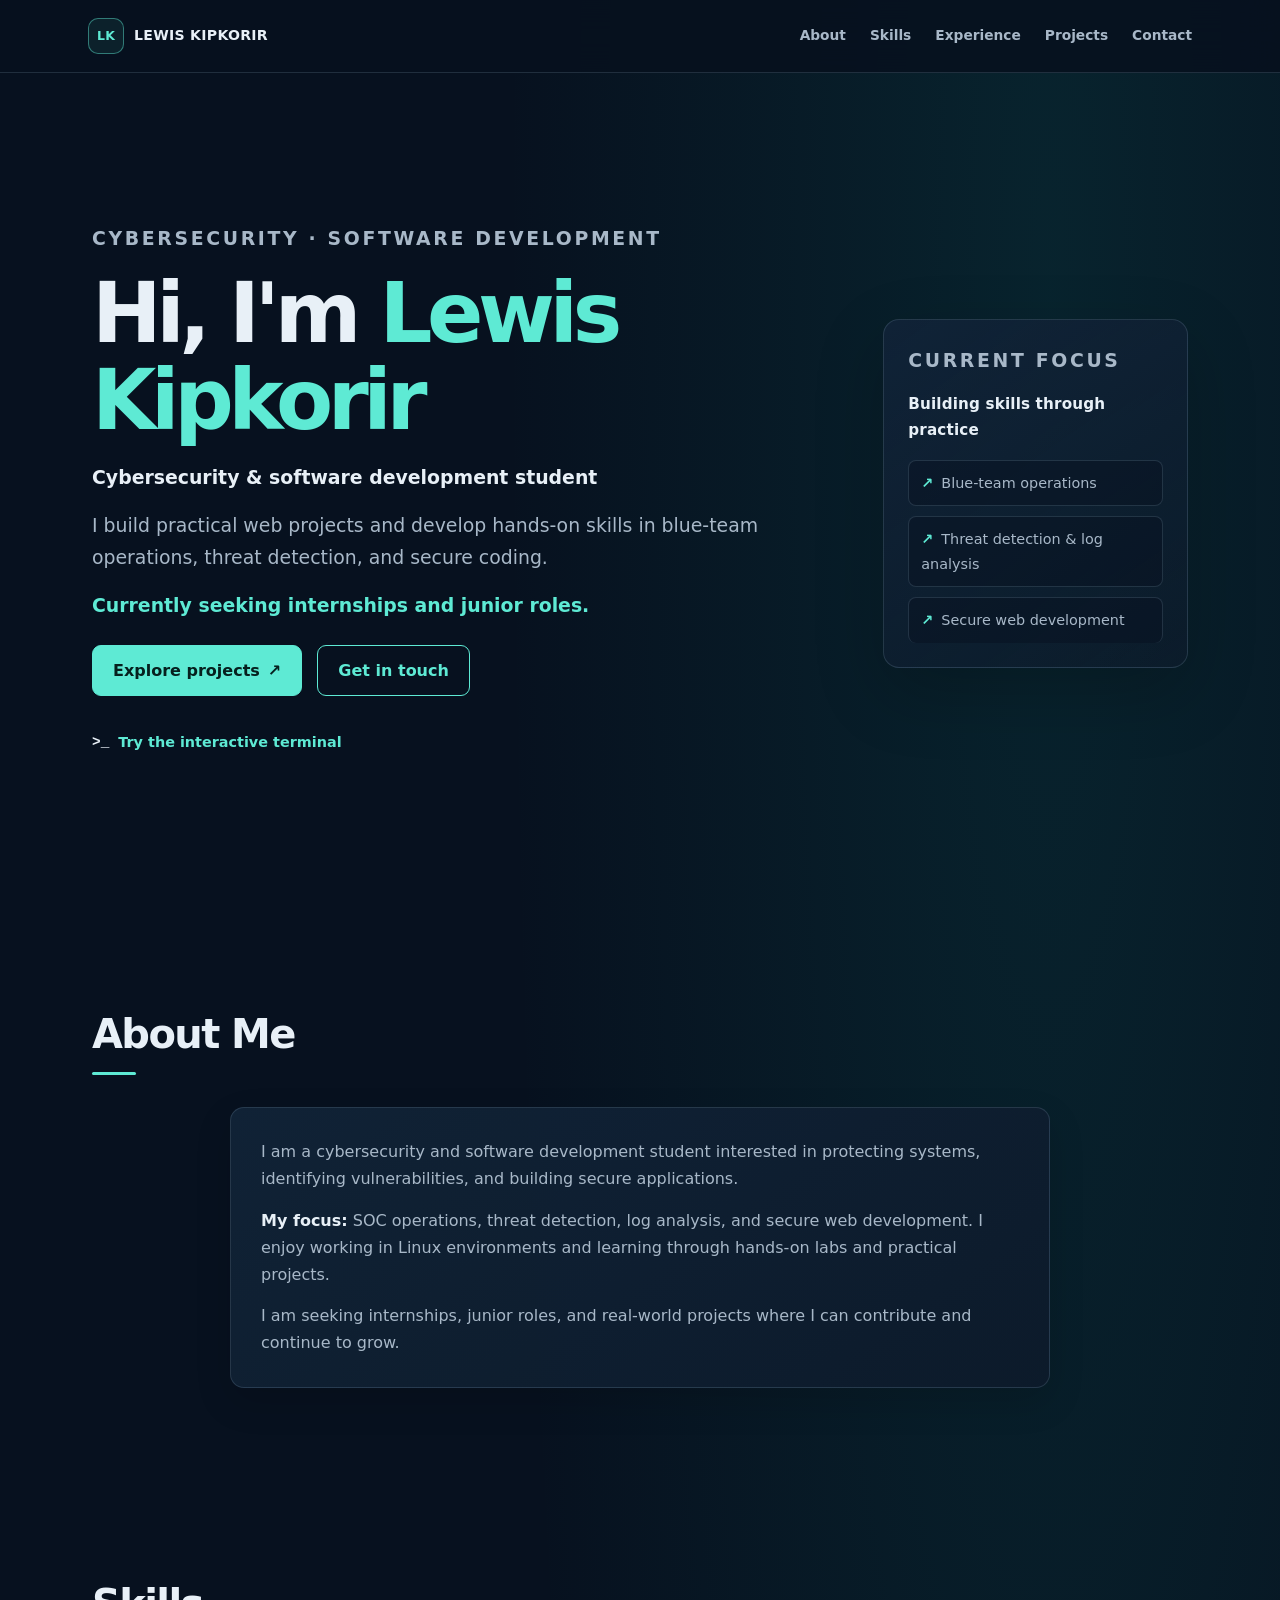
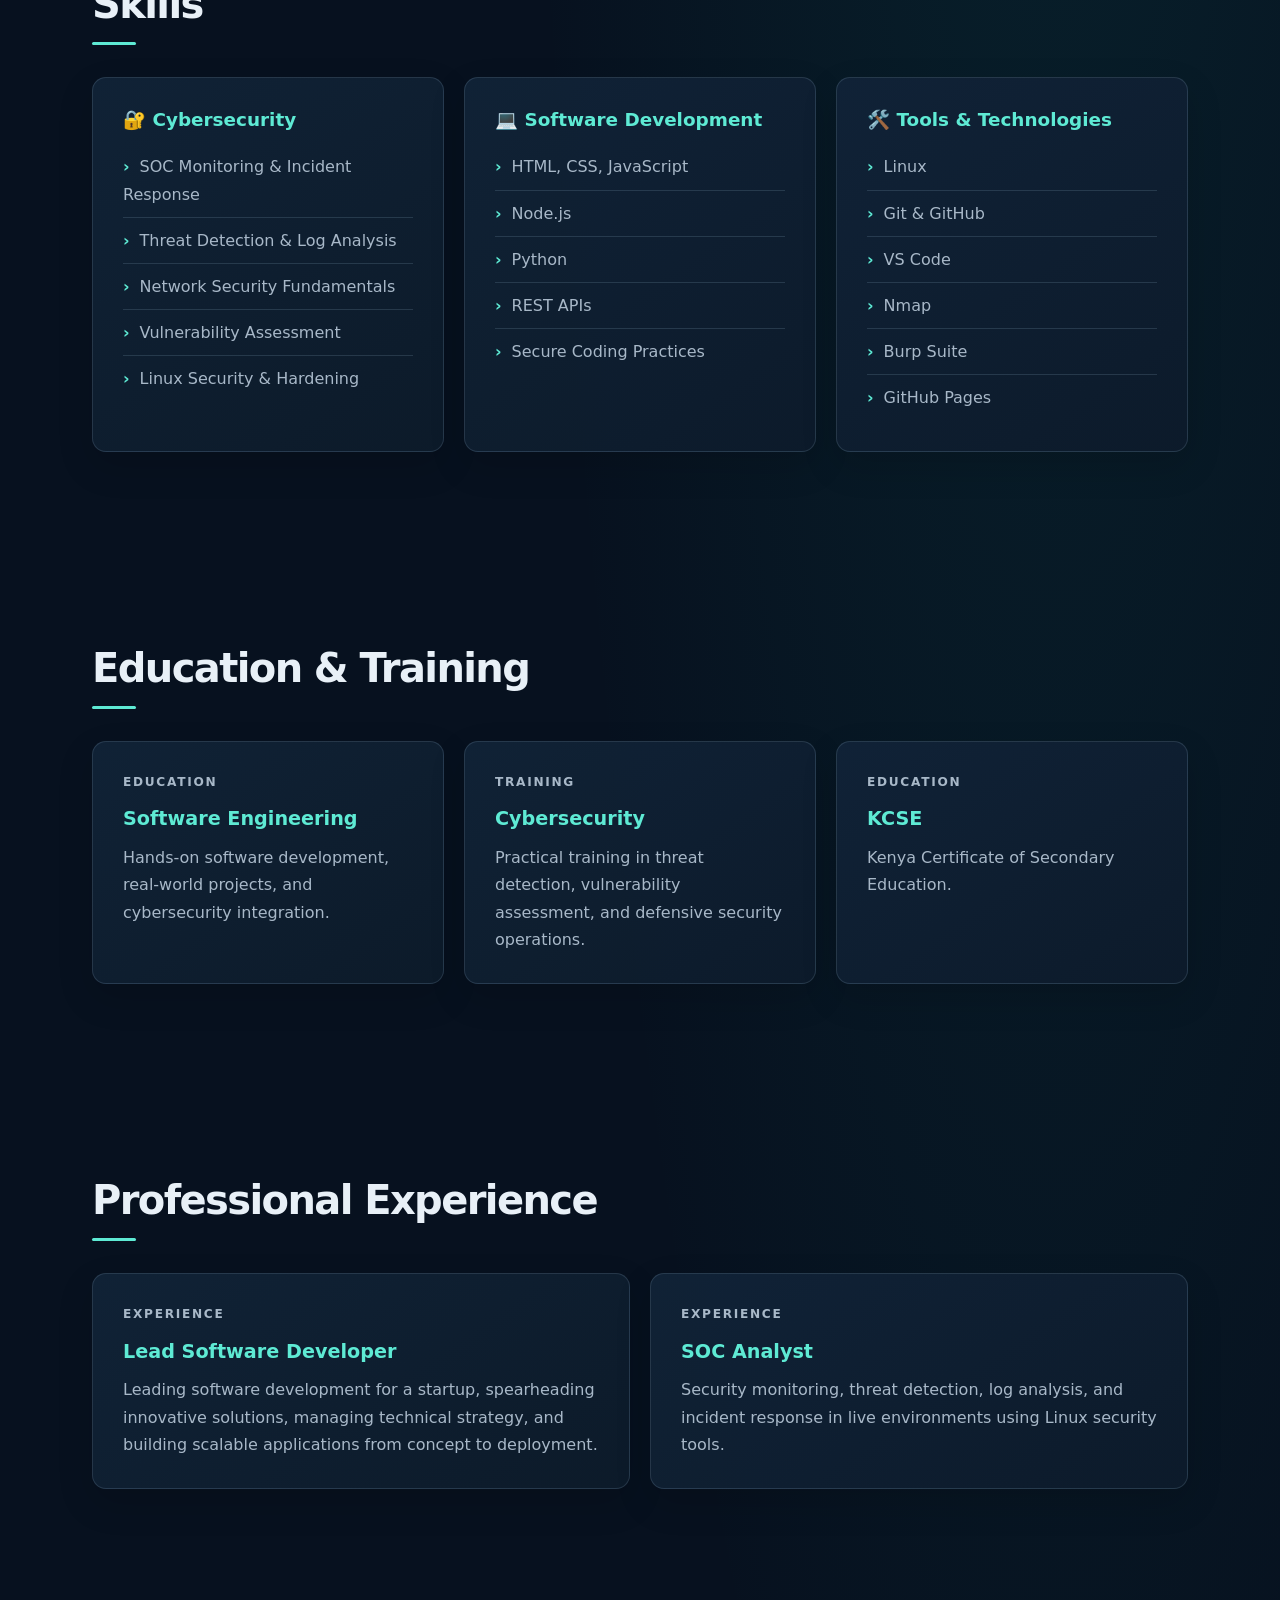
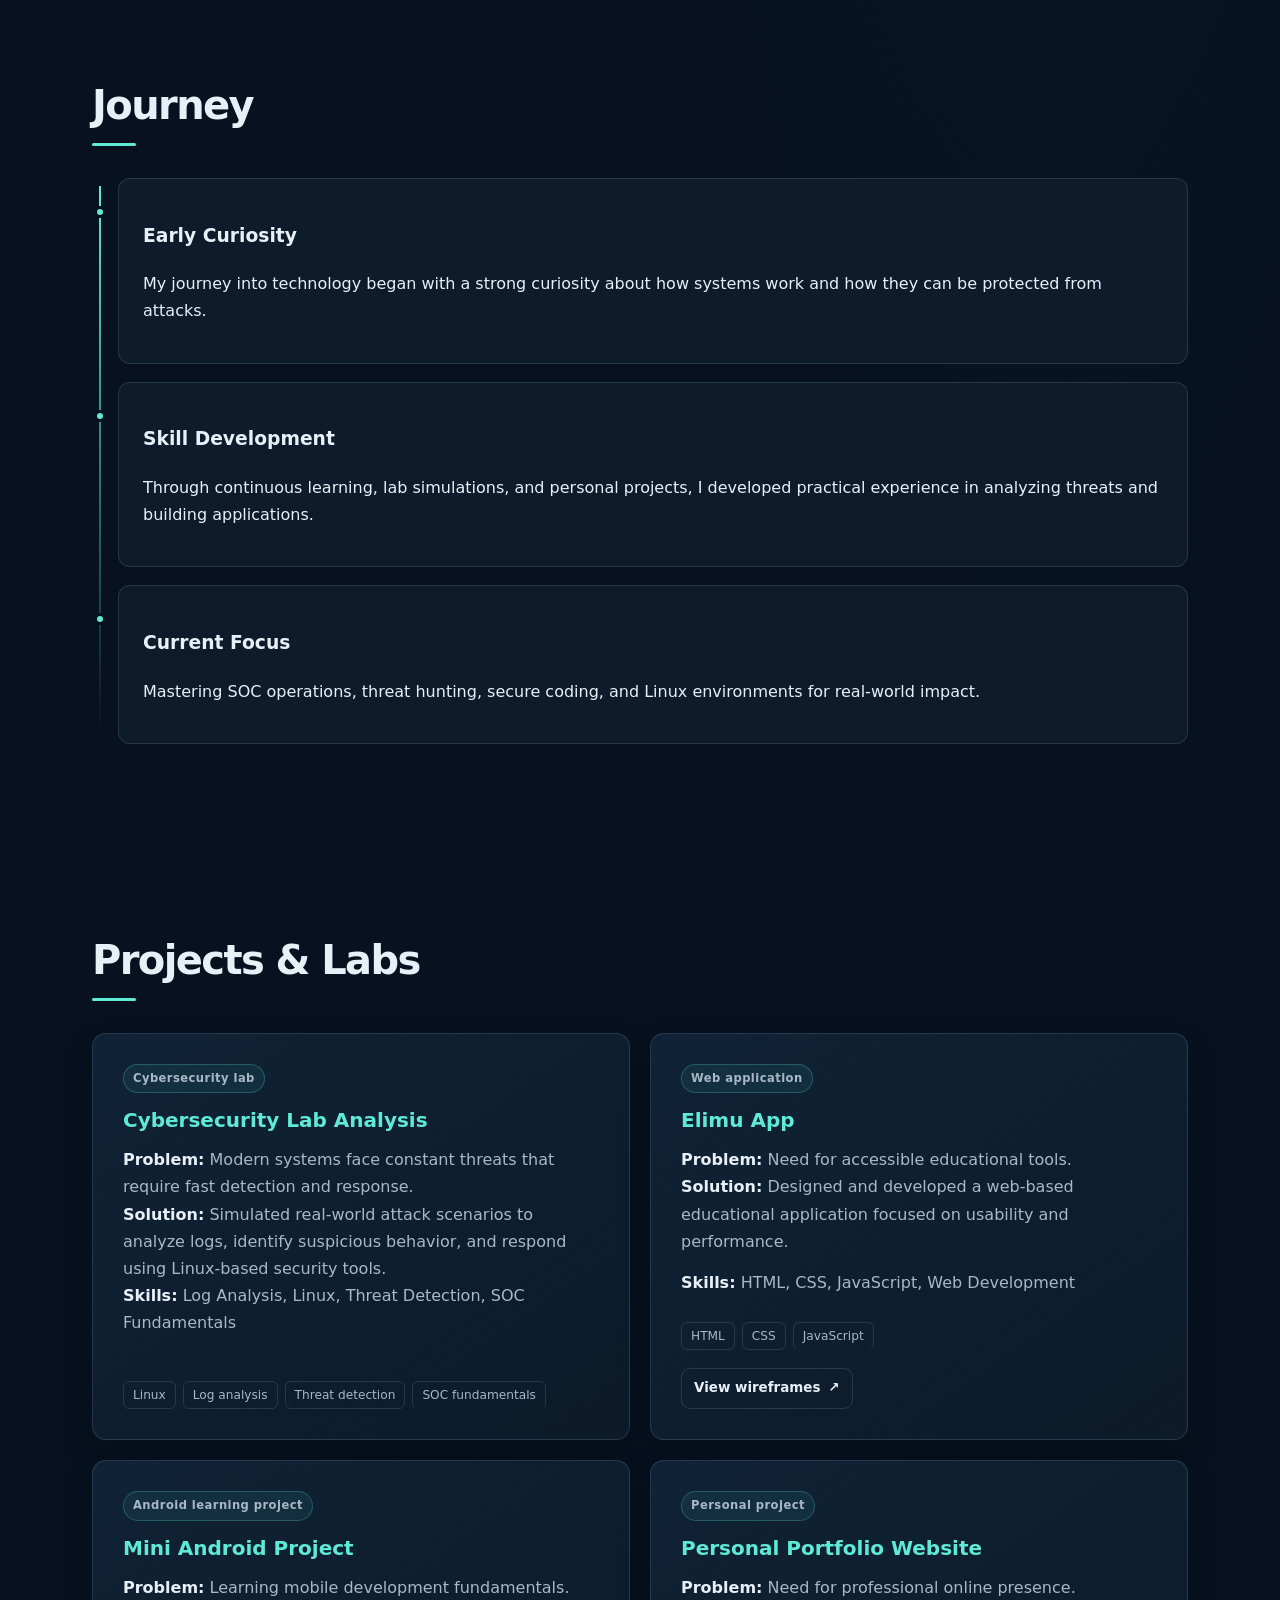
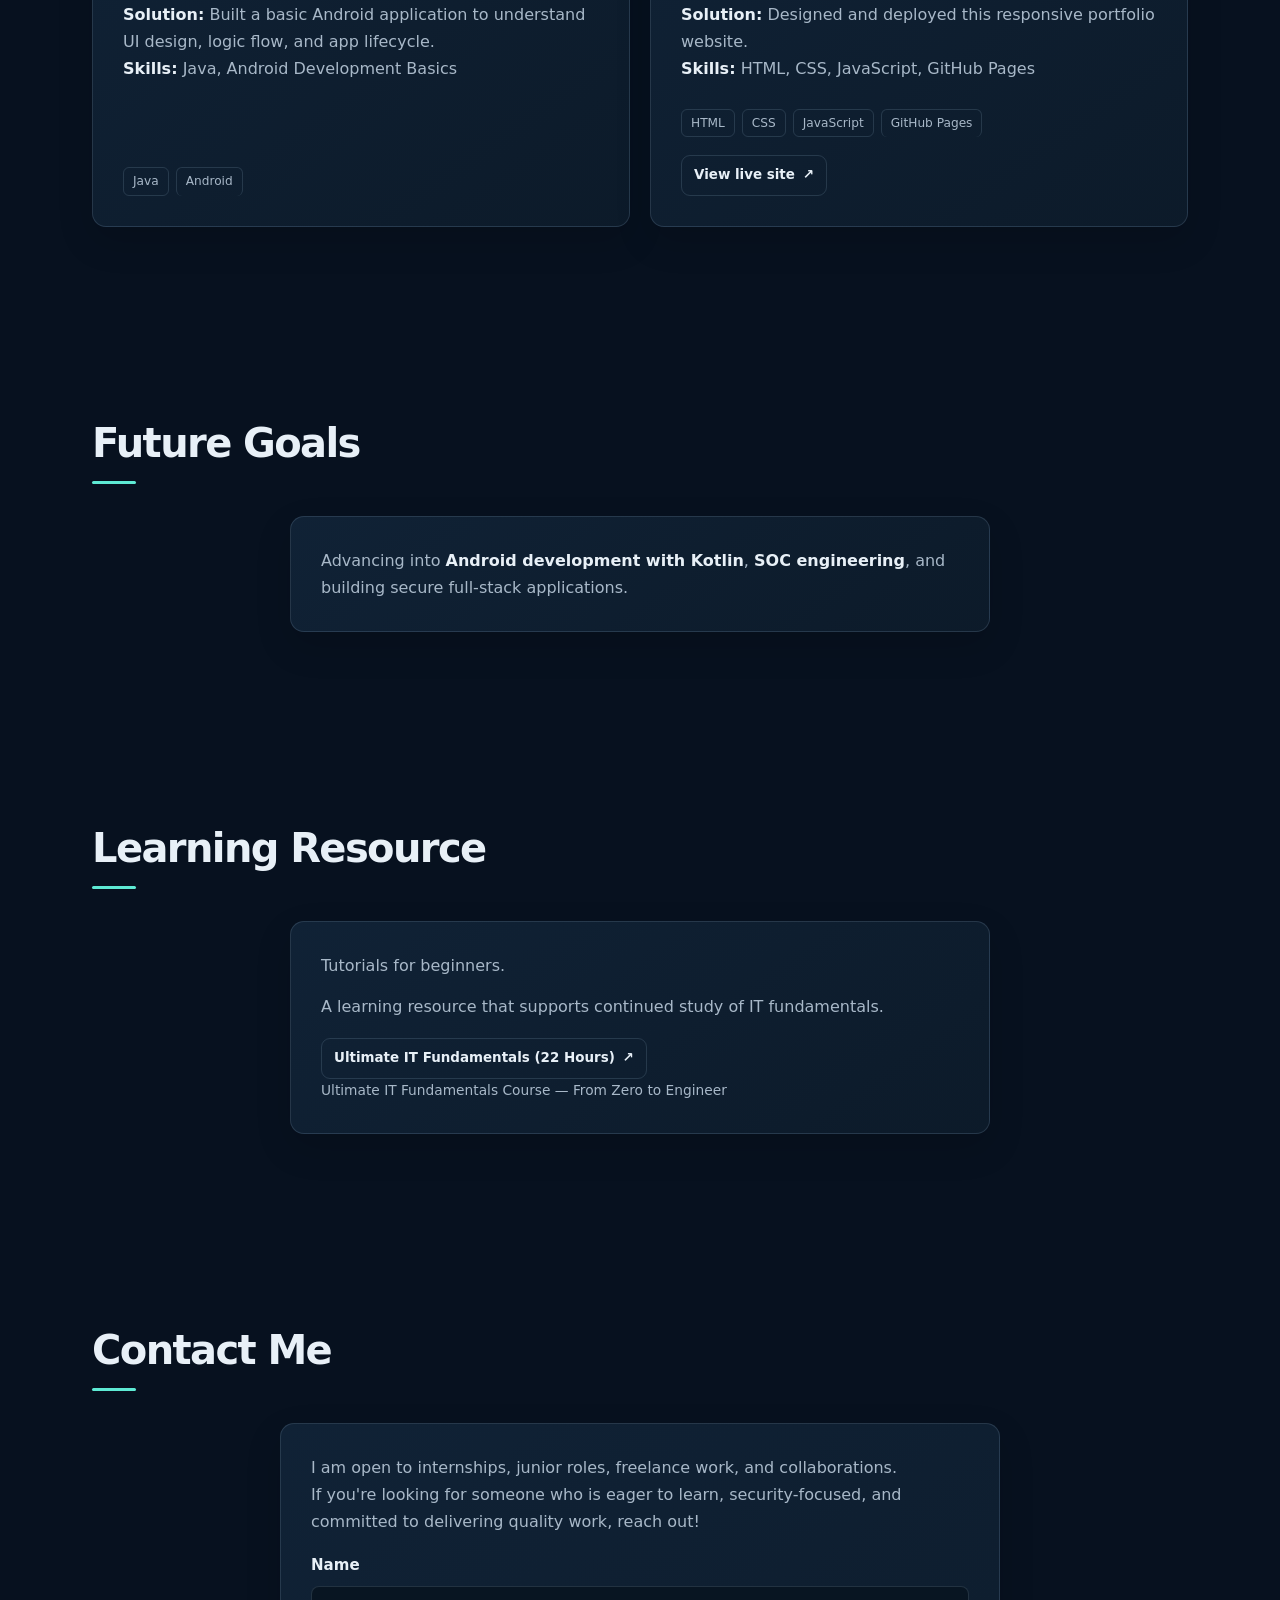
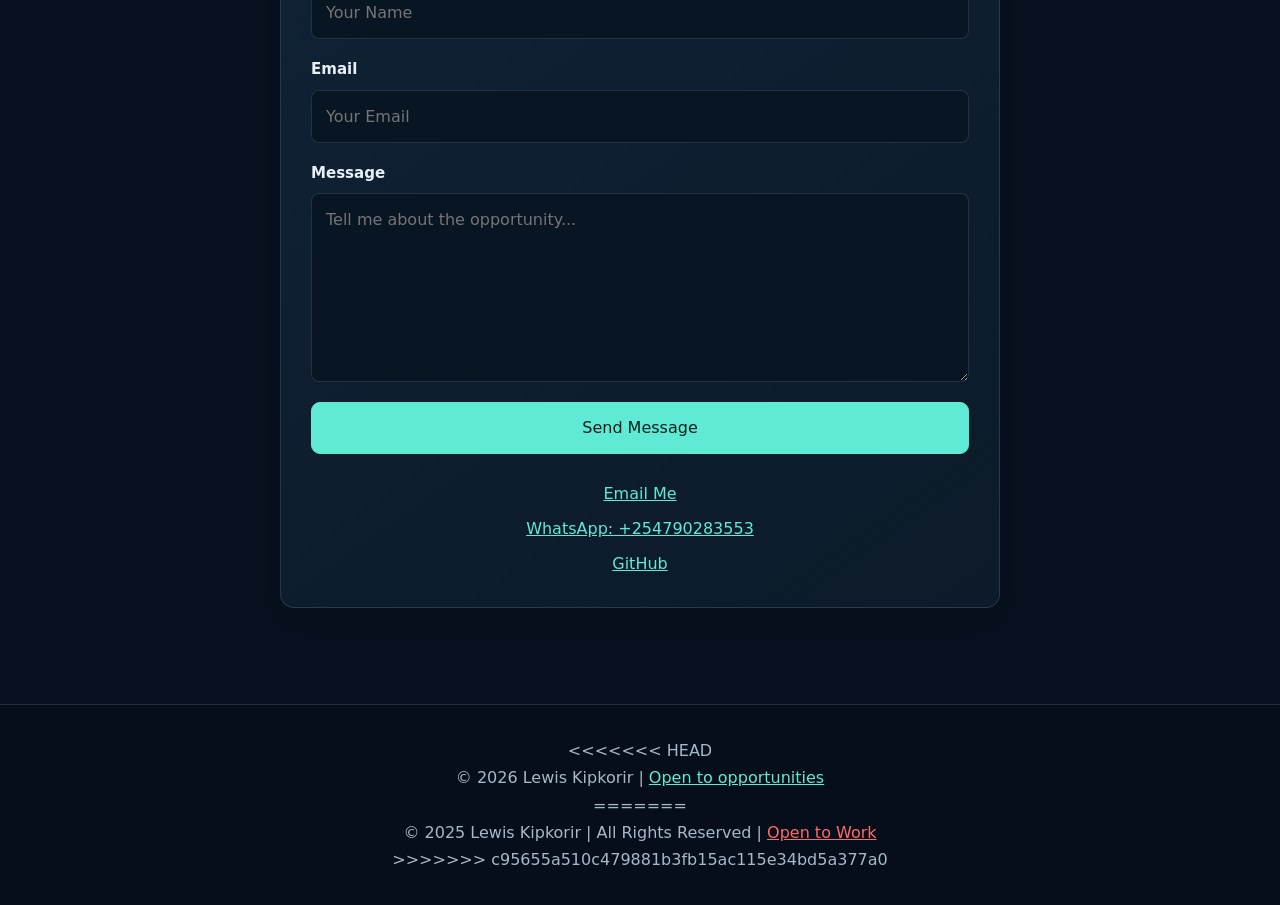
==== commit 89af50bc: "Merge branch 'main' of https://github.com/Lordluwie/portfolio" ====
--- a/index.html
+++ b/index.html
@@ -991,7 +991,11 @@
     </main>
 
     <footer>
+<<<<<<< HEAD
         <p>© <time id="copyright-year">2026</time> Lewis Kipkorir | <a href="#contact">Open to opportunities</a></p>
+=======
+        <p>©️ 2025 Lewis Kipkorir | All Rights Reserved | <a href="#projects" style="color:#ff6b6b;">Open to Work</a></p>
+>>>>>>> c95655a510c479881b3fb15ac115e34bd5a377a0
     </footer>
 
     <button id="back-to-top" type="button" aria-label="Back to top" hidden>↑</button>
@@ -1192,4 +1196,4 @@
         }));
     </script>
 </body>
-</html>
+</html>
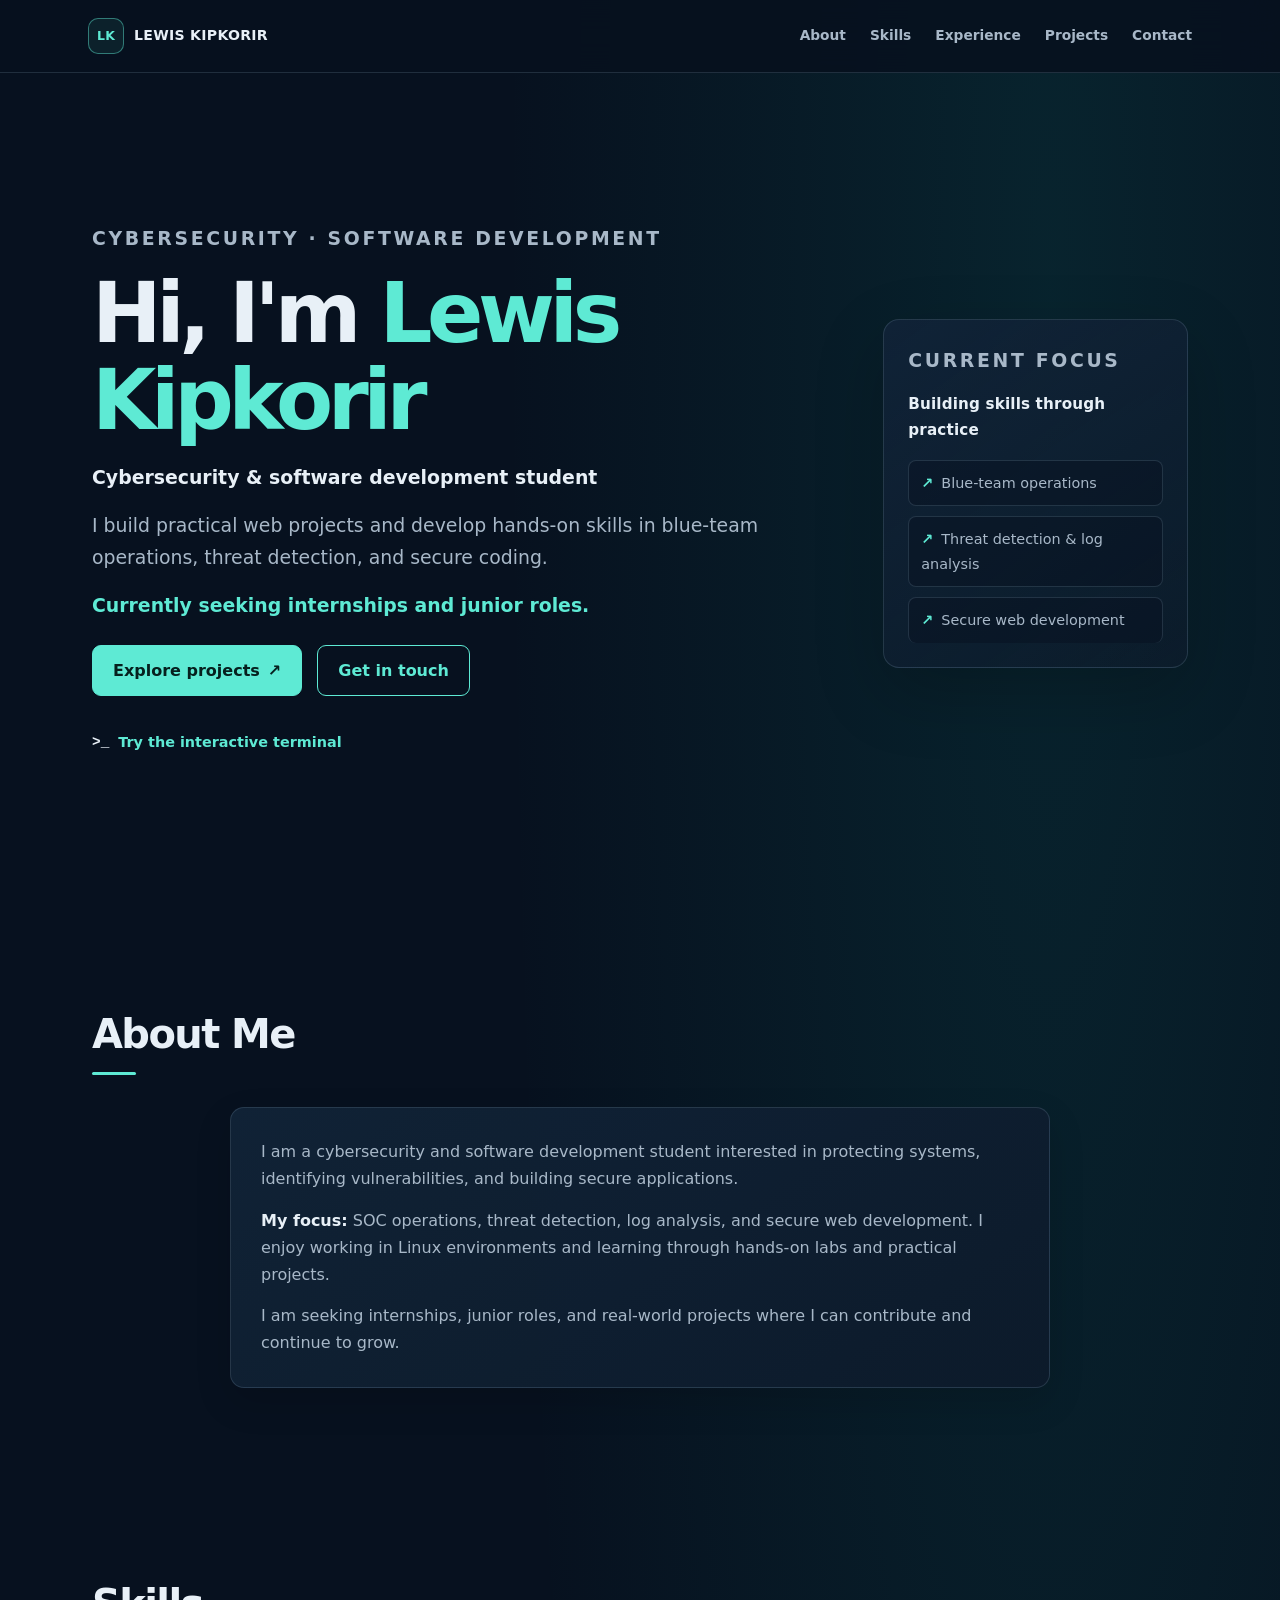
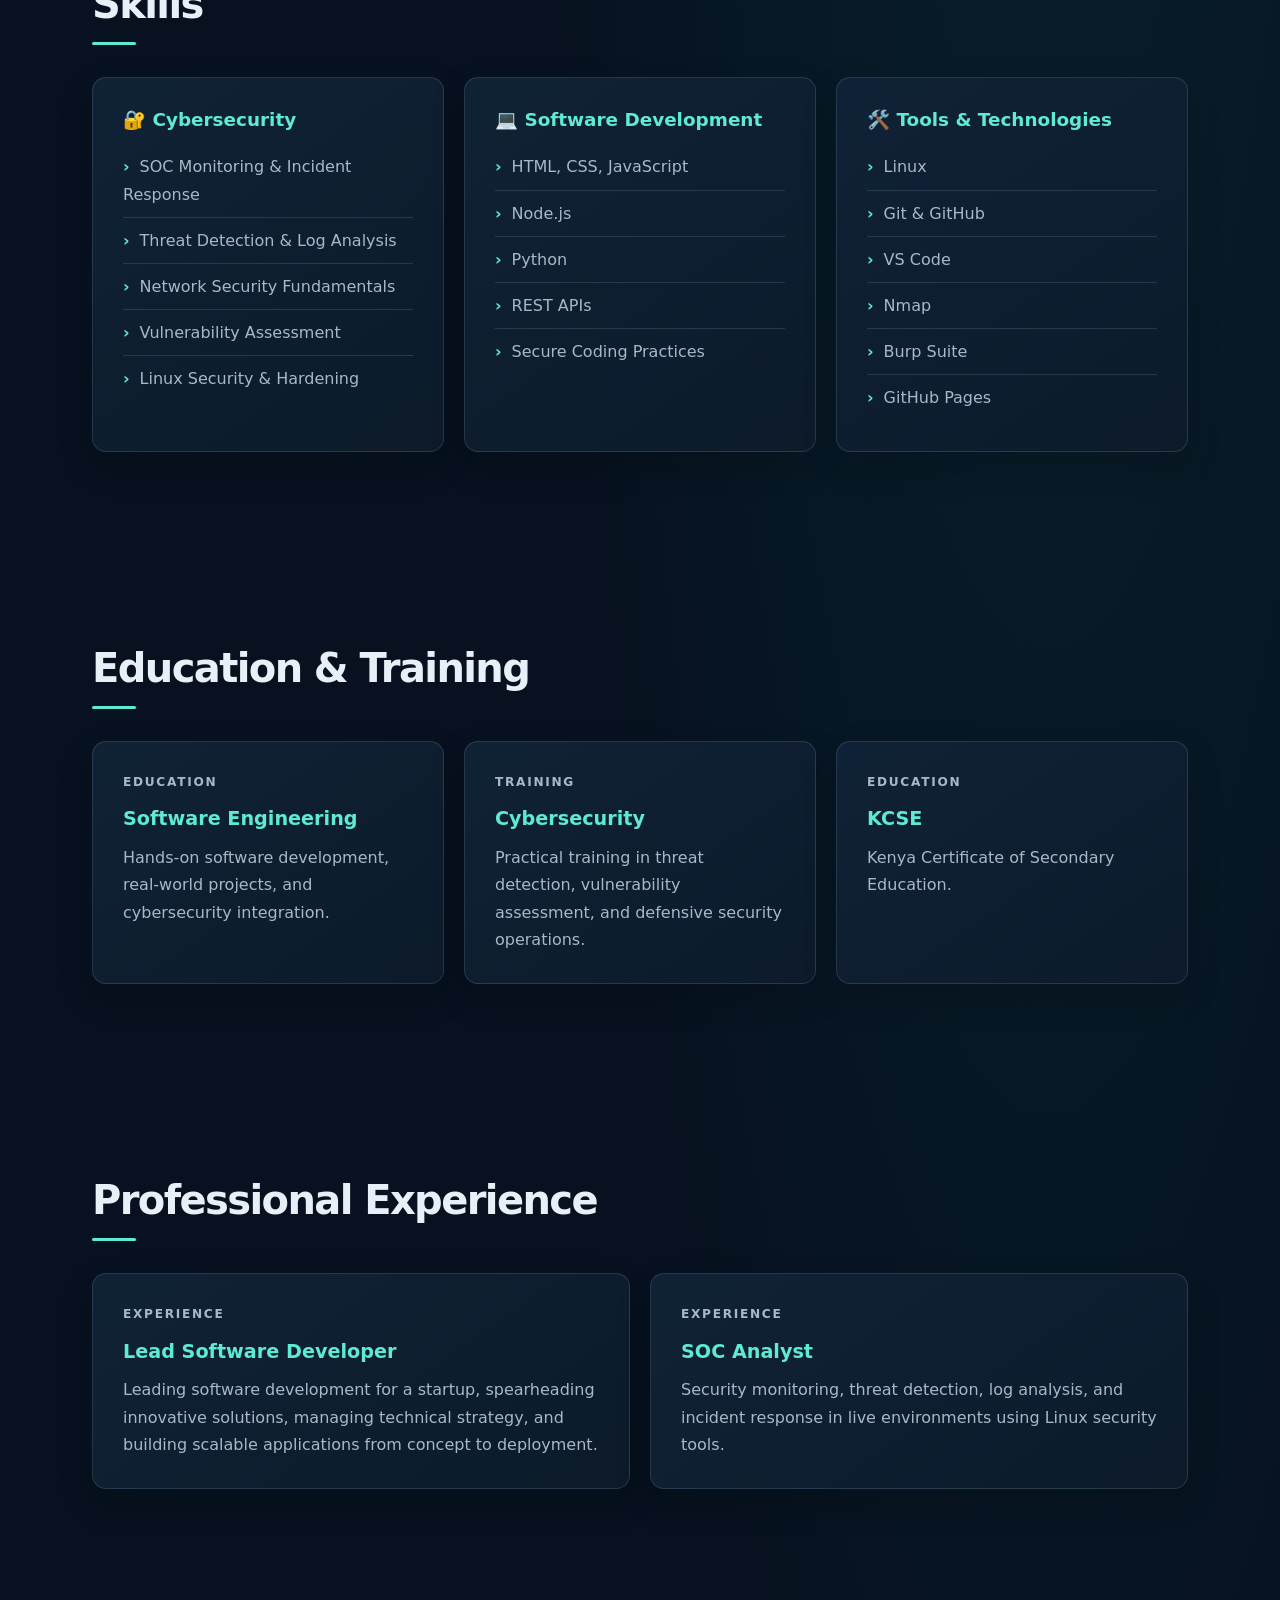
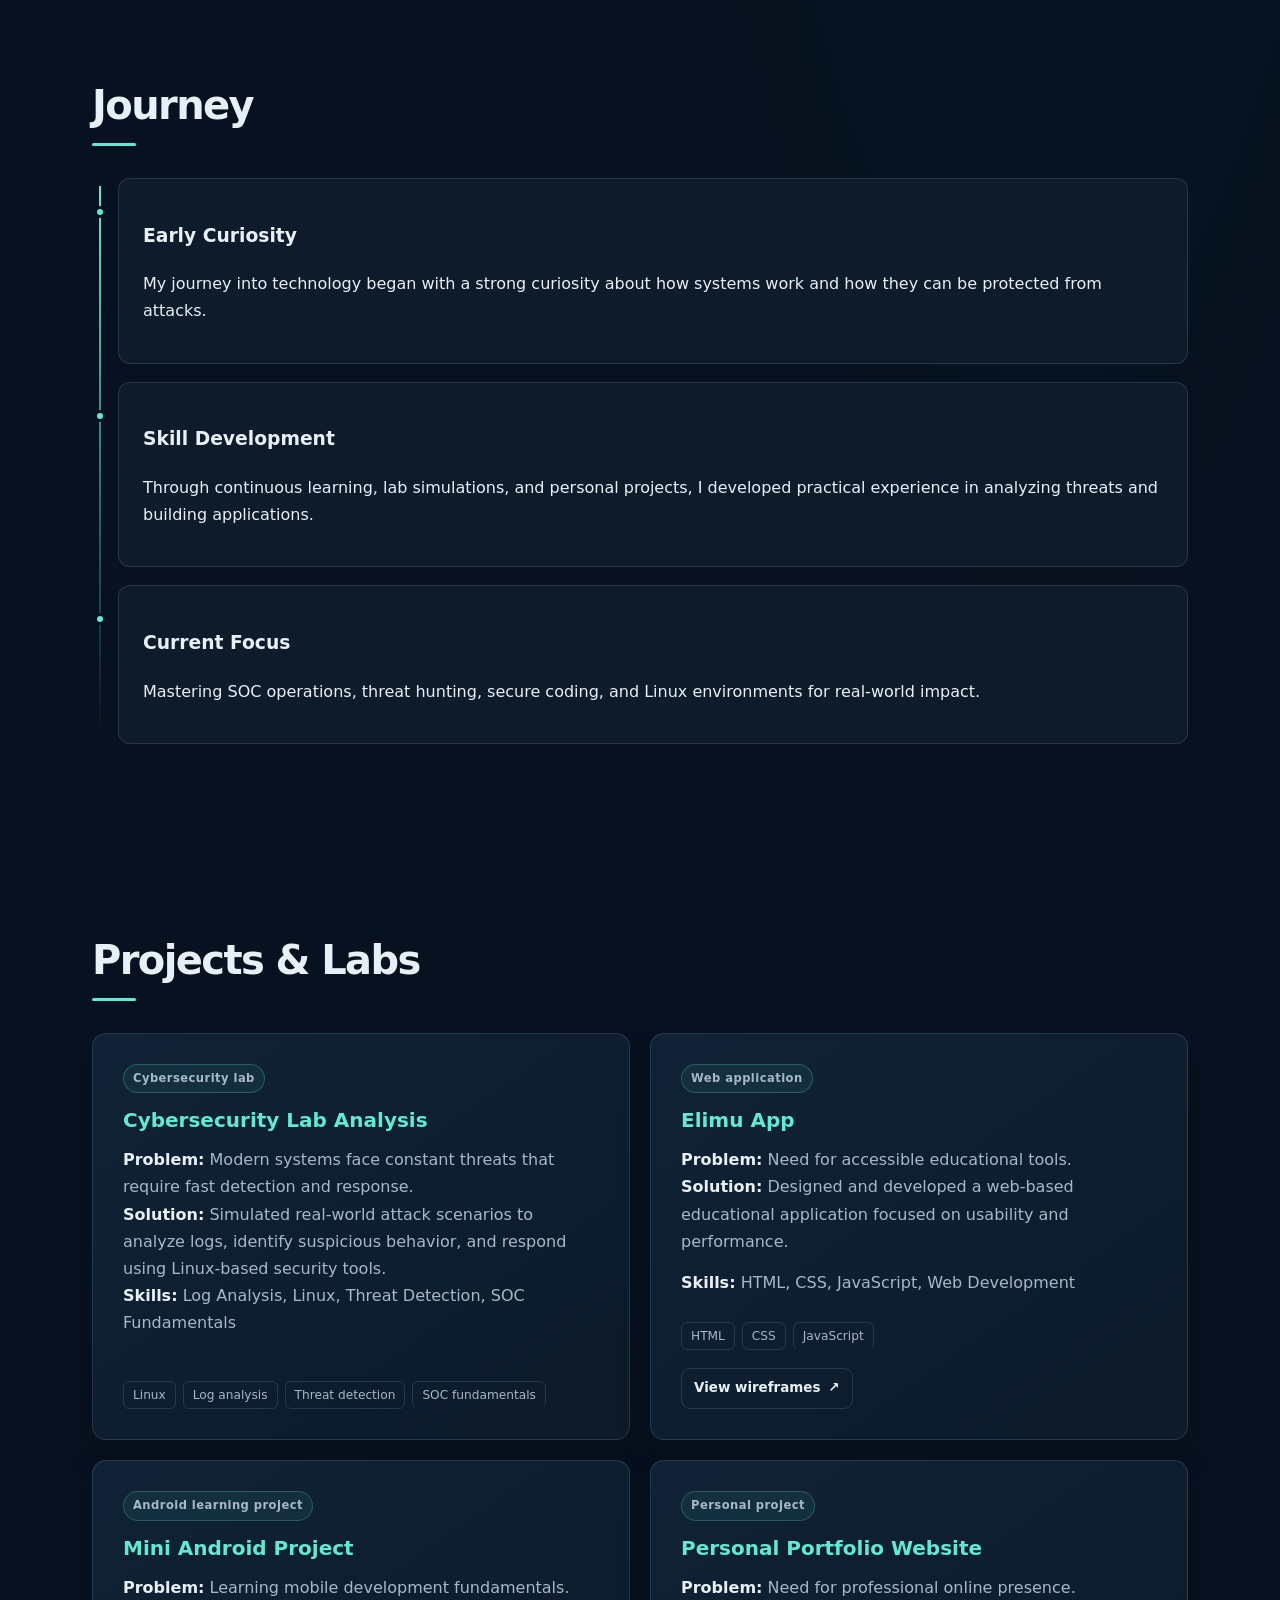
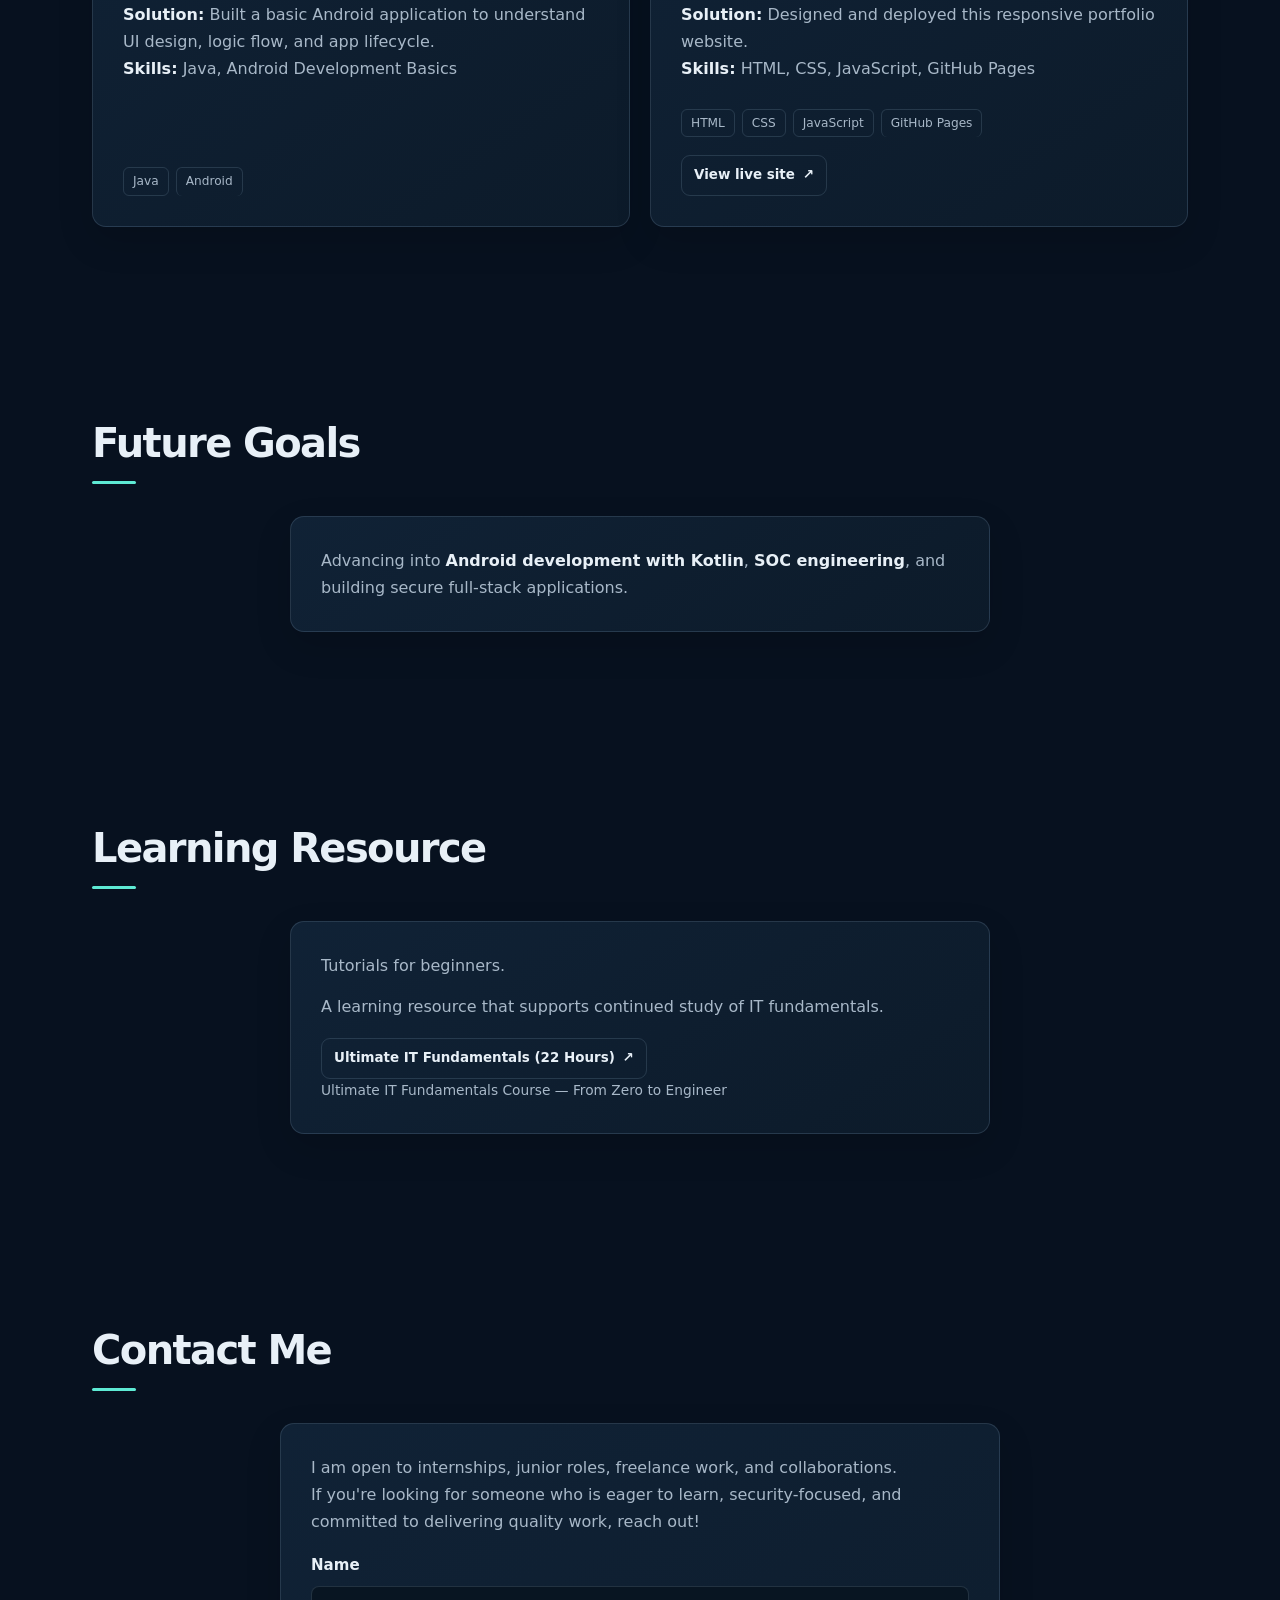
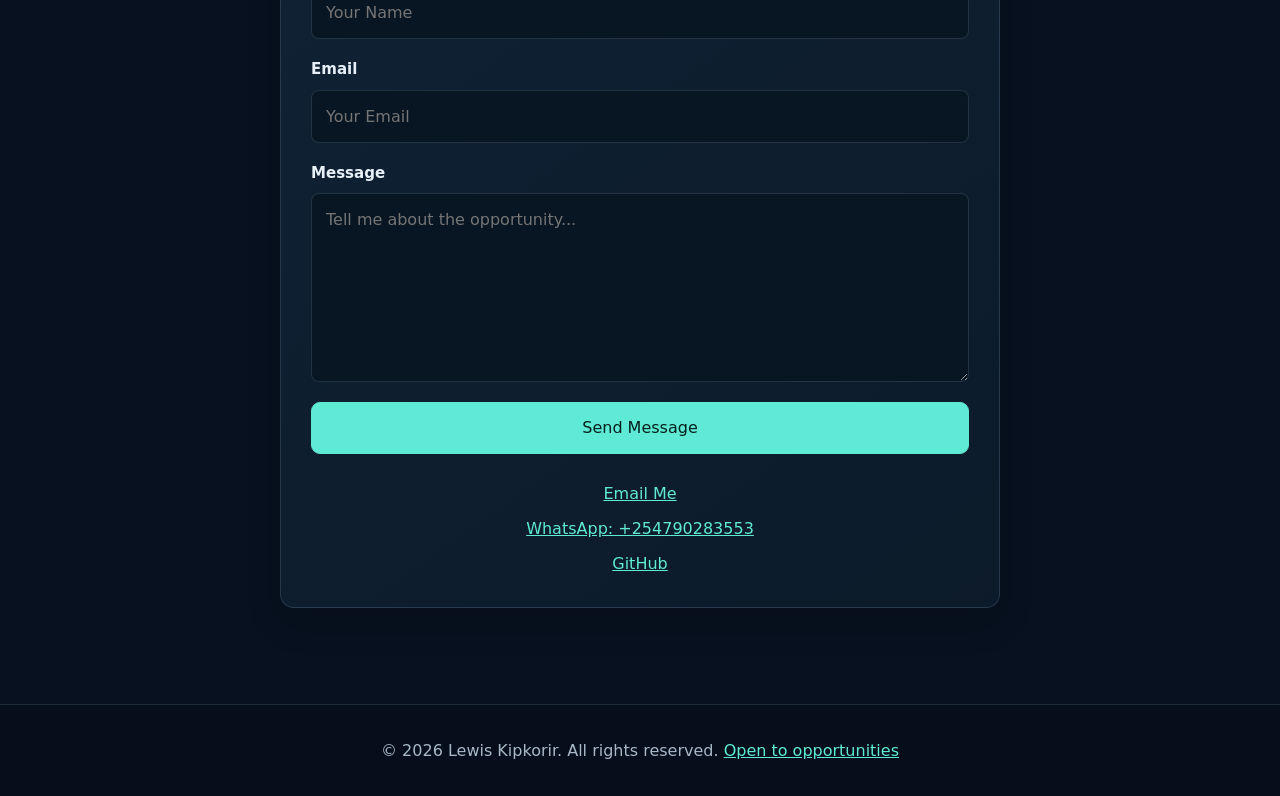
==== commit 79803cc0: "BOTTOM LINE" ====
--- a/index.html
+++ b/index.html
@@ -991,11 +991,7 @@
     </main>
 
     <footer>
-<<<<<<< HEAD
-        <p>© <time id="copyright-year">2026</time> Lewis Kipkorir | <a href="#contact">Open to opportunities</a></p>
-=======
-        <p>©️ 2025 Lewis Kipkorir | All Rights Reserved | <a href="#projects" style="color:#ff6b6b;">Open to Work</a></p>
->>>>>>> c95655a510c479881b3fb15ac115e34bd5a377a0
+        <p>© <time id="copyright-year">2026</time> Lewis Kipkorir. All rights reserved. <a href="#contact">Open to opportunities</a></p>
     </footer>
 
     <button id="back-to-top" type="button" aria-label="Back to top" hidden>↑</button>
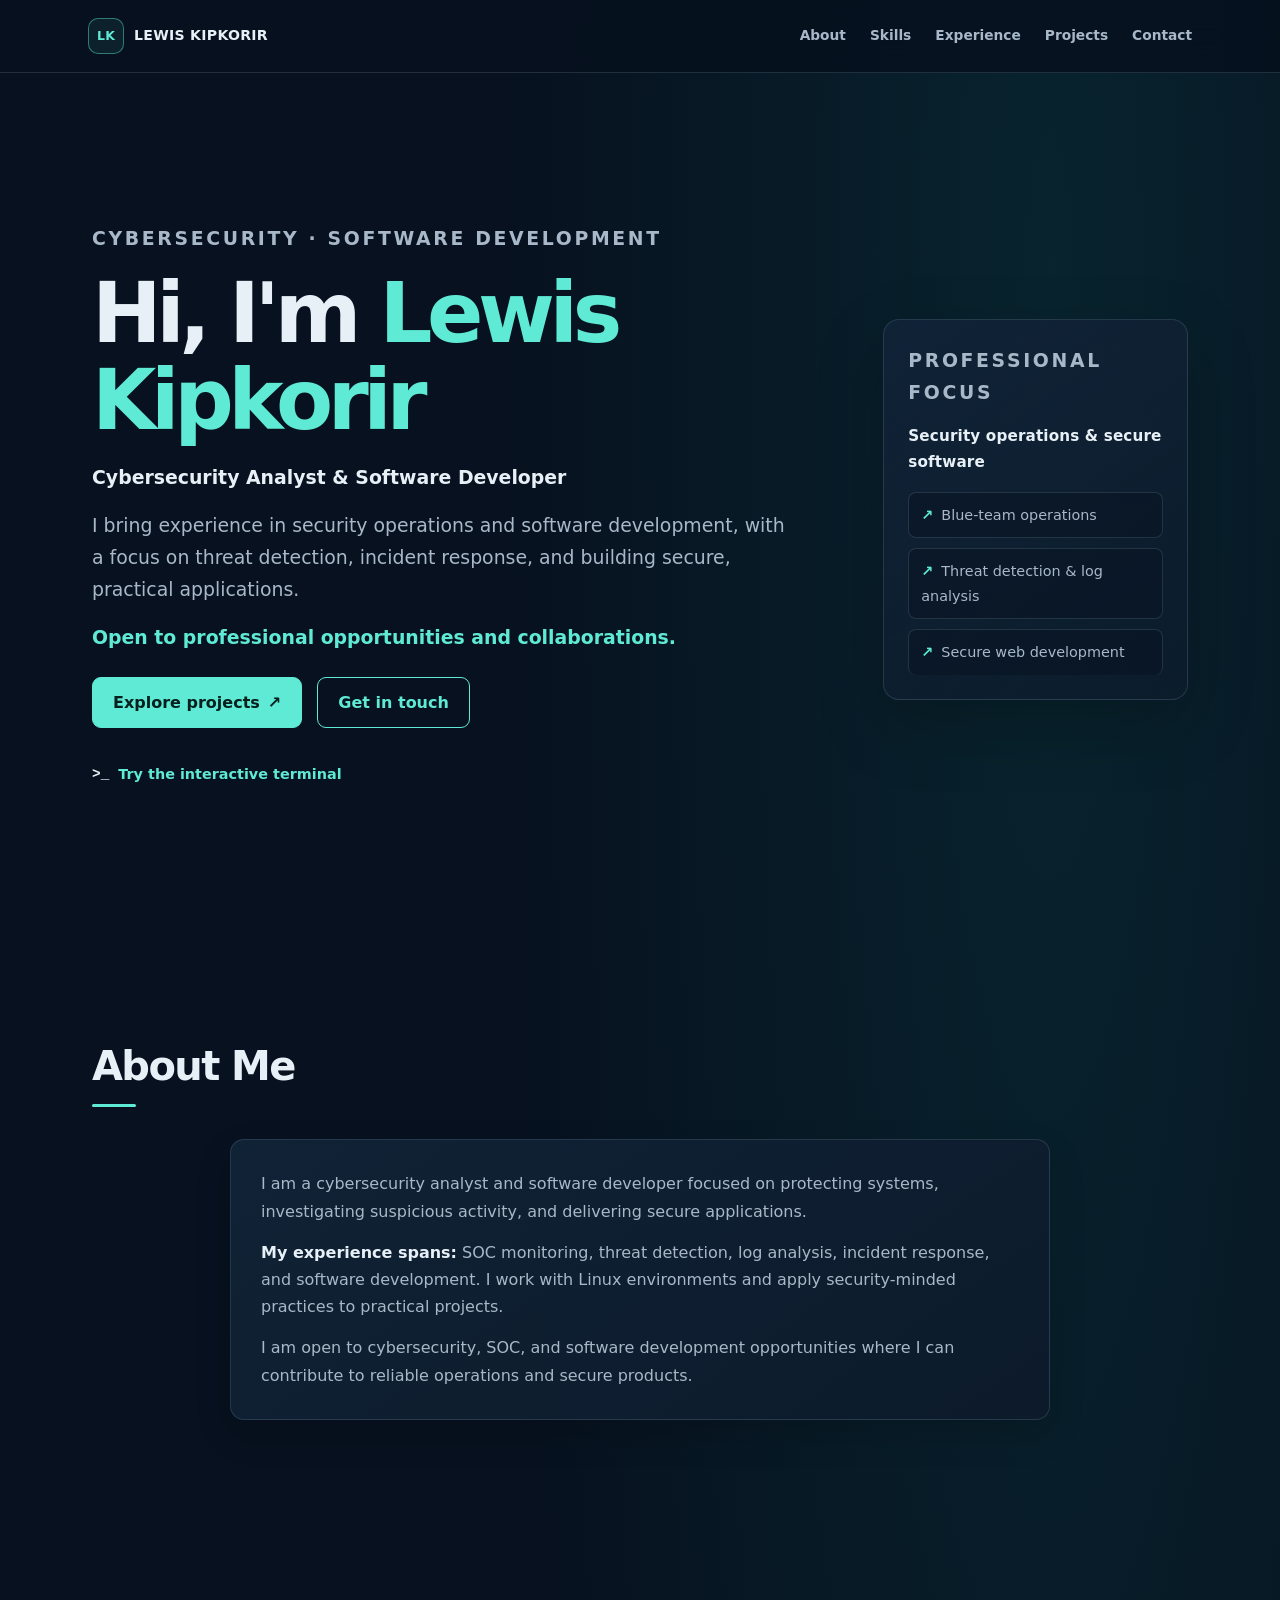
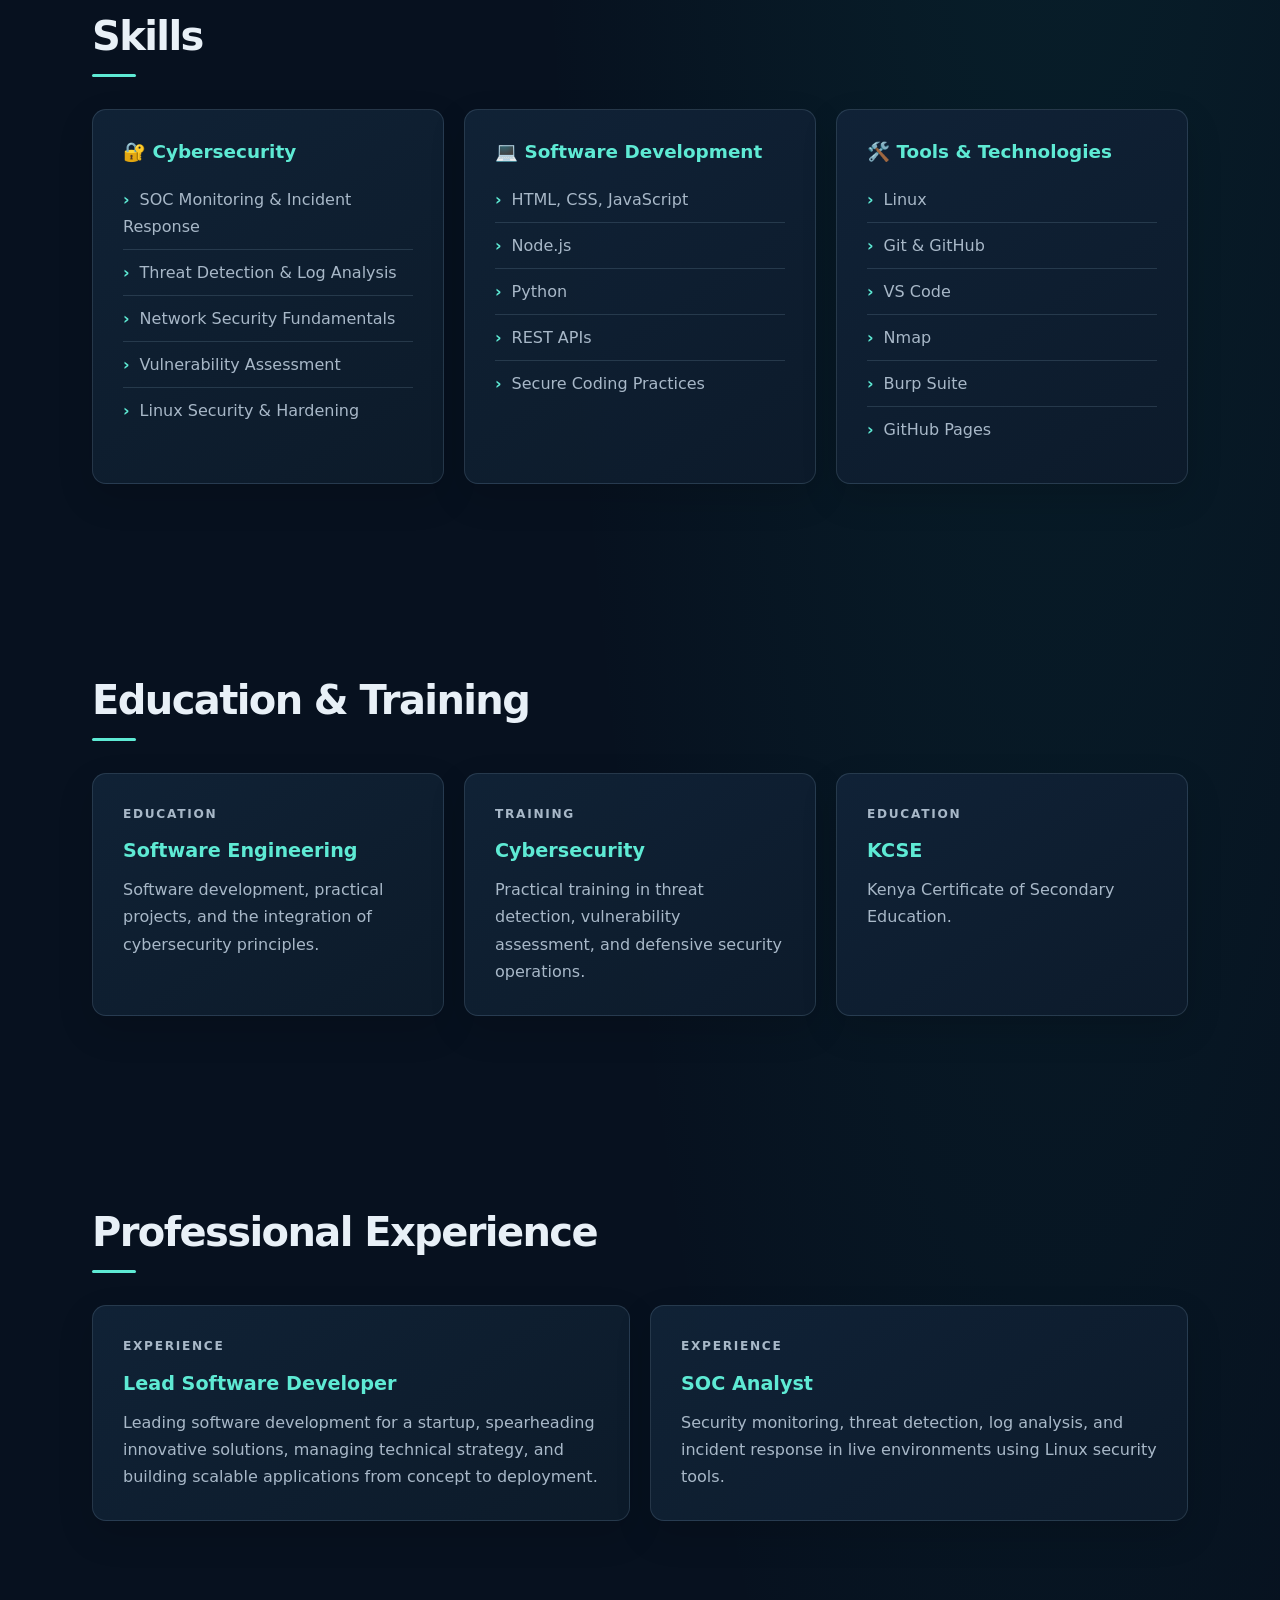
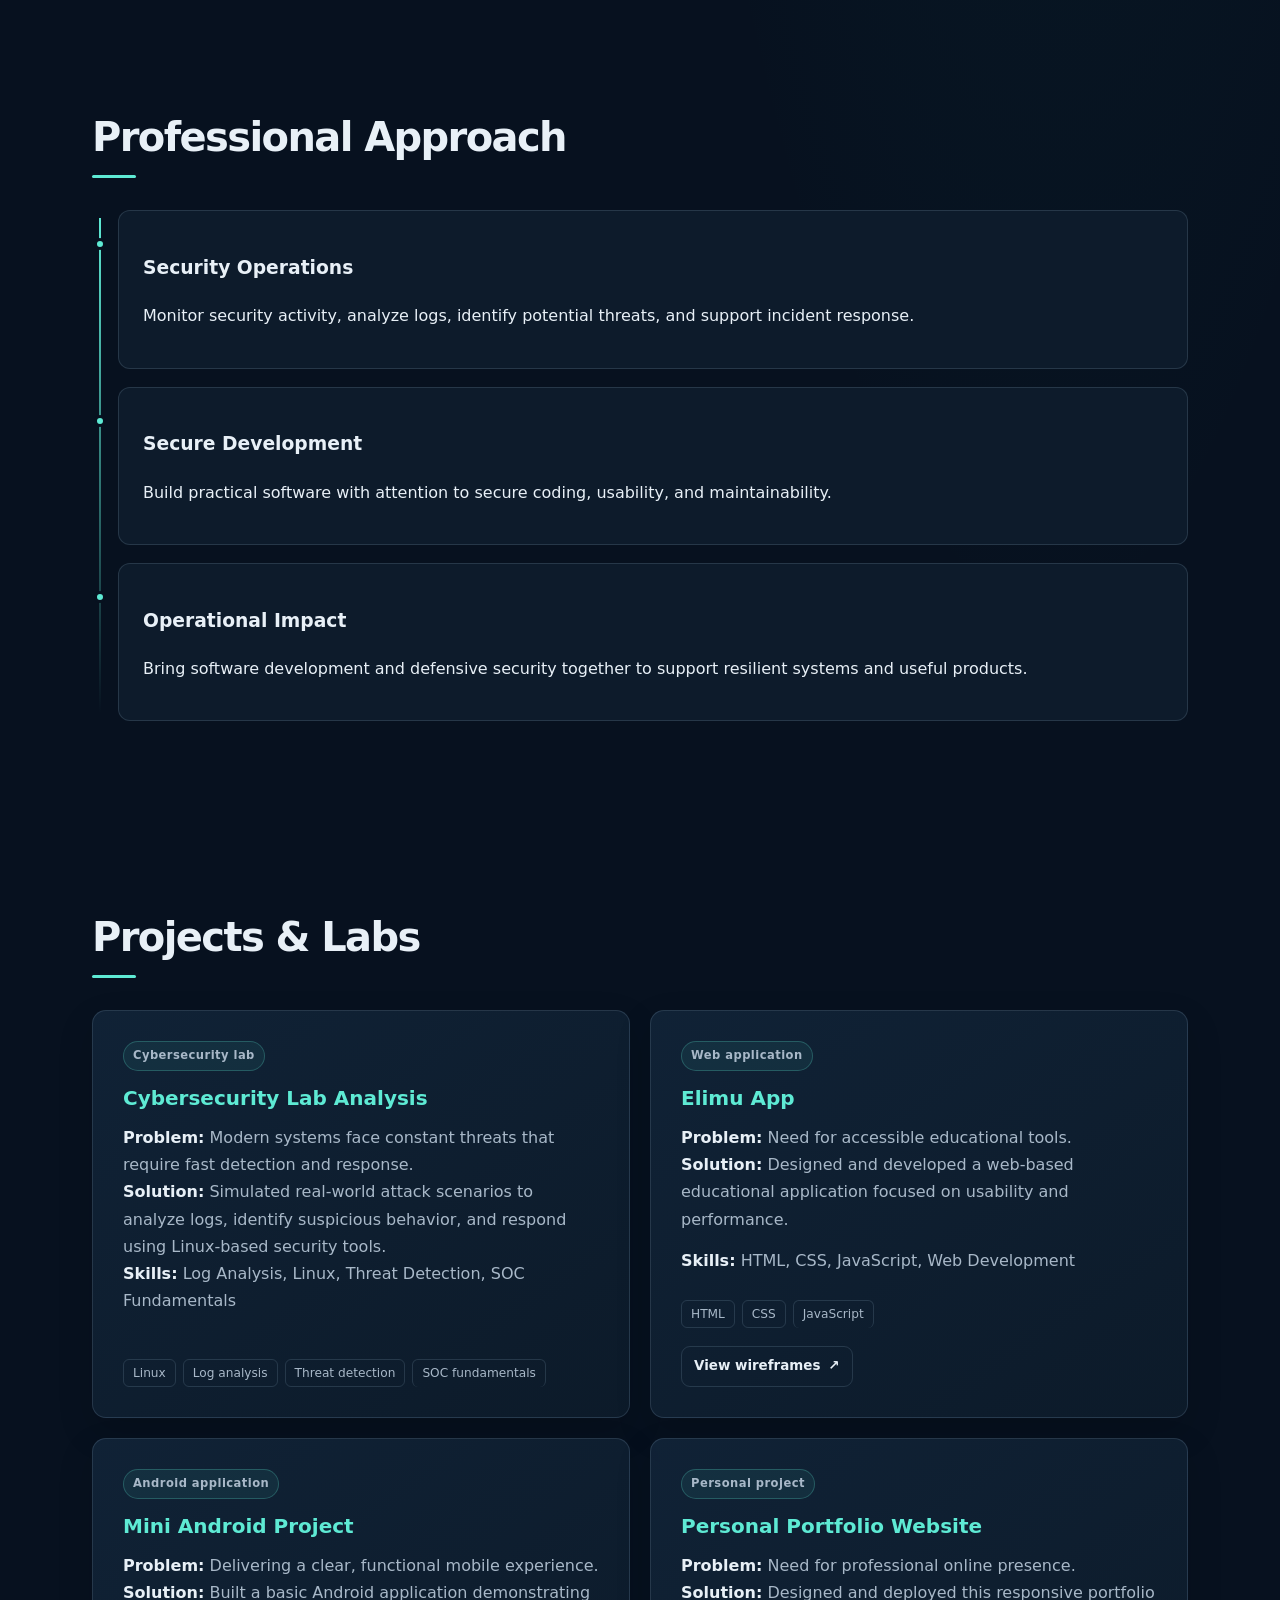
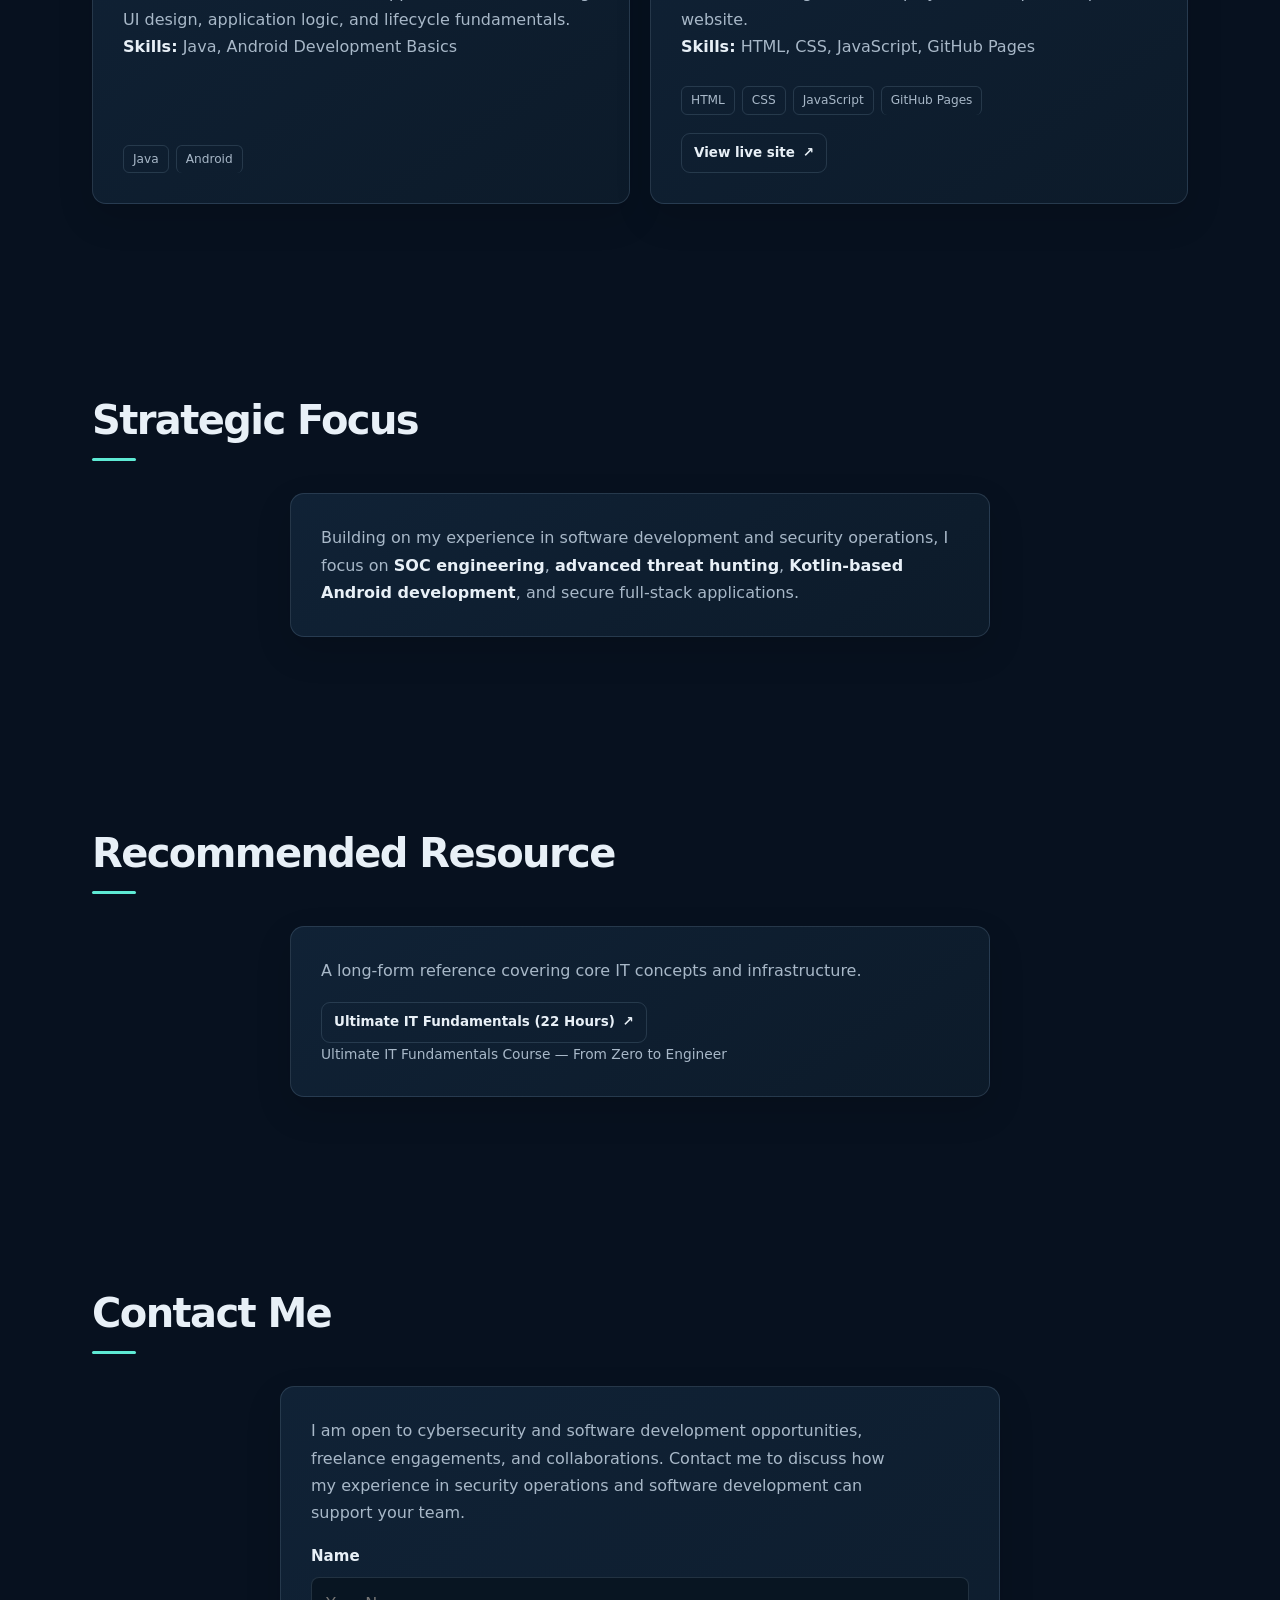
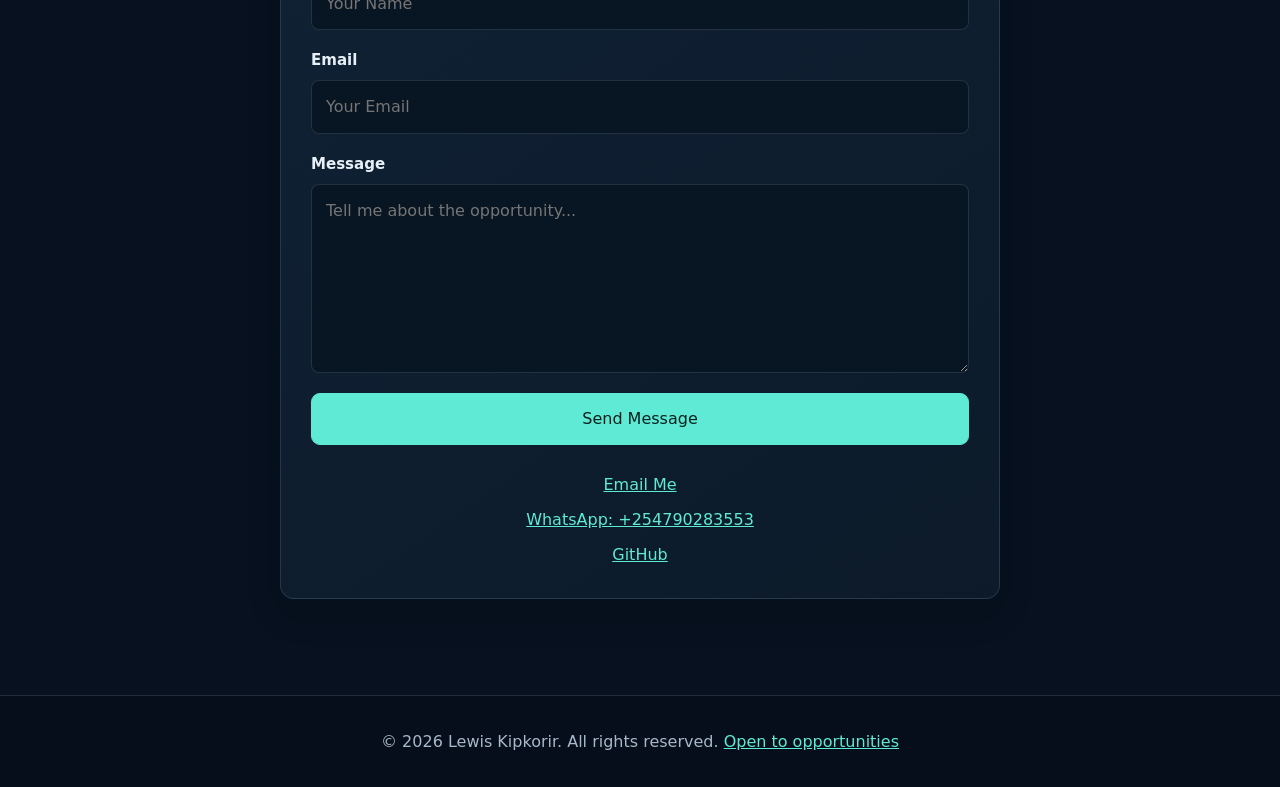
==== commit 1210ab6f: "STUDENT HEADER" ====
--- a/index.html
+++ b/index.html
@@ -4,11 +4,11 @@
     <meta charset="UTF-8">
     <meta name="viewport" content="width=device-width, initial-scale=1.0">
     <meta name="theme-color" content="#07111f">
-    <title>Lewis Kipkorir | Cybersecurity & Software Development
+    <title>Lewis Kipkorir | Cybersecurity Analyst &amp; Software Developer
     </title>
-    <meta name="description" content="Lewis Kipkorir is a cybersecurity and software development student focused on blue-team operations, secure coding, and practical projects. Open to internships and junior roles.">
-    <meta property="og:title" content="Lewis Kipkorir | Cybersecurity & Software Development Student">
-    <meta property="og:description" content="Blue-team operations, threat detection, secure web development, and hands-on projects. Open to internships and junior roles.">
+    <meta name="description" content="Lewis Kipkorir is a cybersecurity analyst and software developer with experience in SOC operations, threat detection, incident response, and secure web development.">
+    <meta property="og:title" content="Lewis Kipkorir | Cybersecurity Analyst & Software Developer">
+    <meta property="og:description" content="Cybersecurity analyst and software developer focused on SOC operations, threat detection, incident response, and secure web development.">
     <meta property="og:type" content="website">
     <style>
         :root {
@@ -738,9 +738,9 @@
               <div class="hero-content">
                 <p class="eyebrow">Cybersecurity · Software Development</p>
                 <h1 id="hero-title">Hi, I'm <span>Lewis Kipkorir</span></h1>
-                <p><strong>Cybersecurity &amp; software development student</strong></p>
-                <p>I build practical web projects and develop hands-on skills in blue-team operations, threat detection, and secure coding.</p>
-                <p><span class="open-to-work">Currently seeking internships and junior roles.</span></p>
+                <p><strong>Cybersecurity Analyst &amp; Software Developer</strong></p>
+                <p>I bring experience in security operations and software development, with a focus on threat detection, incident response, and building secure, practical applications.</p>
+                <p><span class="open-to-work">Open to professional opportunities and collaborations.</span></p>
                 <a href="#projects" class="btn">Explore projects <span aria-hidden="true">↗</span></a>
                 <a href="#contact" class="btn btn-secondary">Get in touch</a>
                 <details class="terminal">
@@ -773,8 +773,8 @@
                 </details>
               </div>
               <aside class="hero-aside" aria-label="Areas of interest">
-                <p class="eyebrow">Current focus</p>
-                <h2>Building skills through practice</h2>
+                <p class="eyebrow">Professional focus</p>
+                <h2>Security operations &amp; secure software</h2>
                 <ul class="focus-list">
                     <li>Blue-team operations</li>
                     <li>Threat detection &amp; log analysis</li>
@@ -786,9 +786,9 @@
         <section id="about" aria-labelledby="about-title">
             <h2 class="section-title" id="about-title">About Me</h2>
             <div class="card prose-card">
-                <p>I am a cybersecurity and software development student interested in protecting systems, identifying vulnerabilities, and building secure applications.</p>
-                <p><strong>My focus:</strong> SOC operations, threat detection, log analysis, and secure web development. I enjoy working in Linux environments and learning through hands-on labs and practical projects.</p>
-                <p>I am seeking internships, junior roles, and real-world projects where I can contribute and continue to grow.</p>
+                <p>I am a cybersecurity analyst and software developer focused on protecting systems, investigating suspicious activity, and delivering secure applications.</p>
+                <p><strong>My experience spans:</strong> SOC monitoring, threat detection, log analysis, incident response, and software development. I work with Linux environments and apply security-minded practices to practical projects.</p>
+                <p>I am open to cybersecurity, SOC, and software development opportunities where I can contribute to reliable operations and secure products.</p>
             </div>
         </section>
 
@@ -841,7 +841,7 @@
                 <article class="card">
                     <p class="card-kicker">Education</p>
                     <h3>Software Engineering</h3>
-                    <p>Hands-on software development, real-world projects, and cybersecurity integration.</p>
+                    <p>Software development, practical projects, and the integration of cybersecurity principles.</p>
                 </article>
                 <article class="card">
                     <p class="card-kicker">Training</p>
@@ -872,19 +872,19 @@
         </section>
 
         <section id="journey">
-            <h2 class="section-title">Journey</h2>
+            <h2 class="section-title">Professional Approach</h2>
             <div class="timeline">
                 <article class="timeline-card">
-                    <h3>Early Curiosity</h3>
-                    <p>My journey into technology began with a strong curiosity about how systems work and how they can be protected from attacks.</p>
+                    <h3>Security Operations</h3>
+                    <p>Monitor security activity, analyze logs, identify potential threats, and support incident response.</p>
                 </article>
                 <article class="timeline-card">
-                    <h3>Skill Development</h3>
-                    <p>Through continuous learning, lab simulations, and personal projects, I developed practical experience in analyzing threats and building applications.</p>
+                    <h3>Secure Development</h3>
+                    <p>Build practical software with attention to secure coding, usability, and maintainability.</p>
                 </article>
                 <article class="timeline-card">
-                    <h3>Current Focus</h3>
-                    <p>Mastering SOC operations, threat hunting, secure coding, and Linux environments for real-world impact.</p>
+                    <h3>Operational Impact</h3>
+                    <p>Bring software development and defensive security together to support resilient systems and useful products.</p>
                 </article>
             </div>
         </section>
@@ -916,10 +916,10 @@
                     </div>
                 </article>
                 <article class="card project-card">
-                    <p class="project-kind">Android learning project</p>
+                    <p class="project-kind">Android application</p>
                     <h3>Mini Android Project</h3>
-                    <p><strong>Problem:</strong> Learning mobile development fundamentals.<br>
-                    <strong>Solution:</strong> Built a basic Android application to understand UI design, logic flow, and app lifecycle.<br>
+                    <p><strong>Problem:</strong> Delivering a clear, functional mobile experience.<br>
+                    <strong>Solution:</strong> Built a basic Android application demonstrating UI design, application logic, and lifecycle fundamentals.<br>
                     <strong>Skills:</strong> Java, Android Development Basics</p>
                     <ul class="tags" aria-label="Technologies and skills">
                         <li>Java</li><li>Android</li>
@@ -941,19 +941,18 @@
             </div>
         </section>
 
-<!-- Future Goals -->
+<!-- Areas of Focus -->
 <section id="goals">
-    <h2 class="section-title">Future Goals</h2>
+    <h2 class="section-title">Strategic Focus</h2>
     <div class="card narrow-card">
-        <p>Advancing into <strong>Android development with Kotlin</strong>, <strong>SOC engineering</strong>, and building secure full-stack applications.</p>
+        <p>Building on my experience in software development and security operations, I focus on <strong>SOC engineering</strong>, <strong>advanced threat hunting</strong>, <strong>Kotlin-based Android development</strong>, and secure full-stack applications.</p>
     </div>
 </section>
 
         <section id="blog">
-            <h2 class="section-title">Learning Resource</h2>
+            <h2 class="section-title">Recommended Resource</h2>
             <div class="card narrow-card">
-                <p>Tutorials for beginners.</p>
-                <p>A learning resource that supports continued study of IT fundamentals.</p>
+                <p>A long-form reference covering core IT concepts and infrastructure.</p>
                 <div class="project-actions">
                     <a href="https://youtu.be/Iyfntbj2jWU" target="_blank" rel="noopener noreferrer" class="btn btn-quiet">Ultimate IT Fundamentals (22 Hours) <span aria-hidden="true">↗</span></a>
                 </div>
@@ -968,7 +967,7 @@
             <div class="cards">
                 <div class="card contact-card">
                     <p class="contact-intro">
-                        I am open to internships, junior roles, freelance work, and collaborations. If you're looking for someone who is eager to learn, security-focused, and committed to delivering quality work, reach out!
+                        I am open to cybersecurity and software development opportunities, freelance engagements, and collaborations. Contact me to discuss how my experience in security operations and software development can support your team.
                     </p>
                     <form id="contact-form">
                         <label for="name">Name</label>
@@ -1010,7 +1009,7 @@
                 message: "Available commands: help, about, skills, projects, contact."
             },
             about: {
-                message: "Lewis is a cybersecurity and software development student focused on blue-team operations and secure coding.",
+                message: "Lewis is a cybersecurity analyst and software developer experienced in security operations, threat detection, and secure coding.",
                 href: "#about",
                 linkText: "Read more about me"
             },
@@ -1020,12 +1019,12 @@
                 linkText: "View all skills"
             },
             projects: {
-                message: "Explore cybersecurity labs, the Elimu web app, an Android learning project, and this portfolio.",
+                message: "Explore cybersecurity labs, the Elimu web app, an Android application, and this portfolio.",
                 href: "#projects",
                 linkText: "Browse projects"
             },
             contact: {
-                message: "Lewis is open to internships, junior roles, freelance work, and collaborations.",
+                message: "Lewis is open to professional opportunities, freelance engagements, and collaborations.",
                 href: "#contact",
                 linkText: "Go to contact"
             }
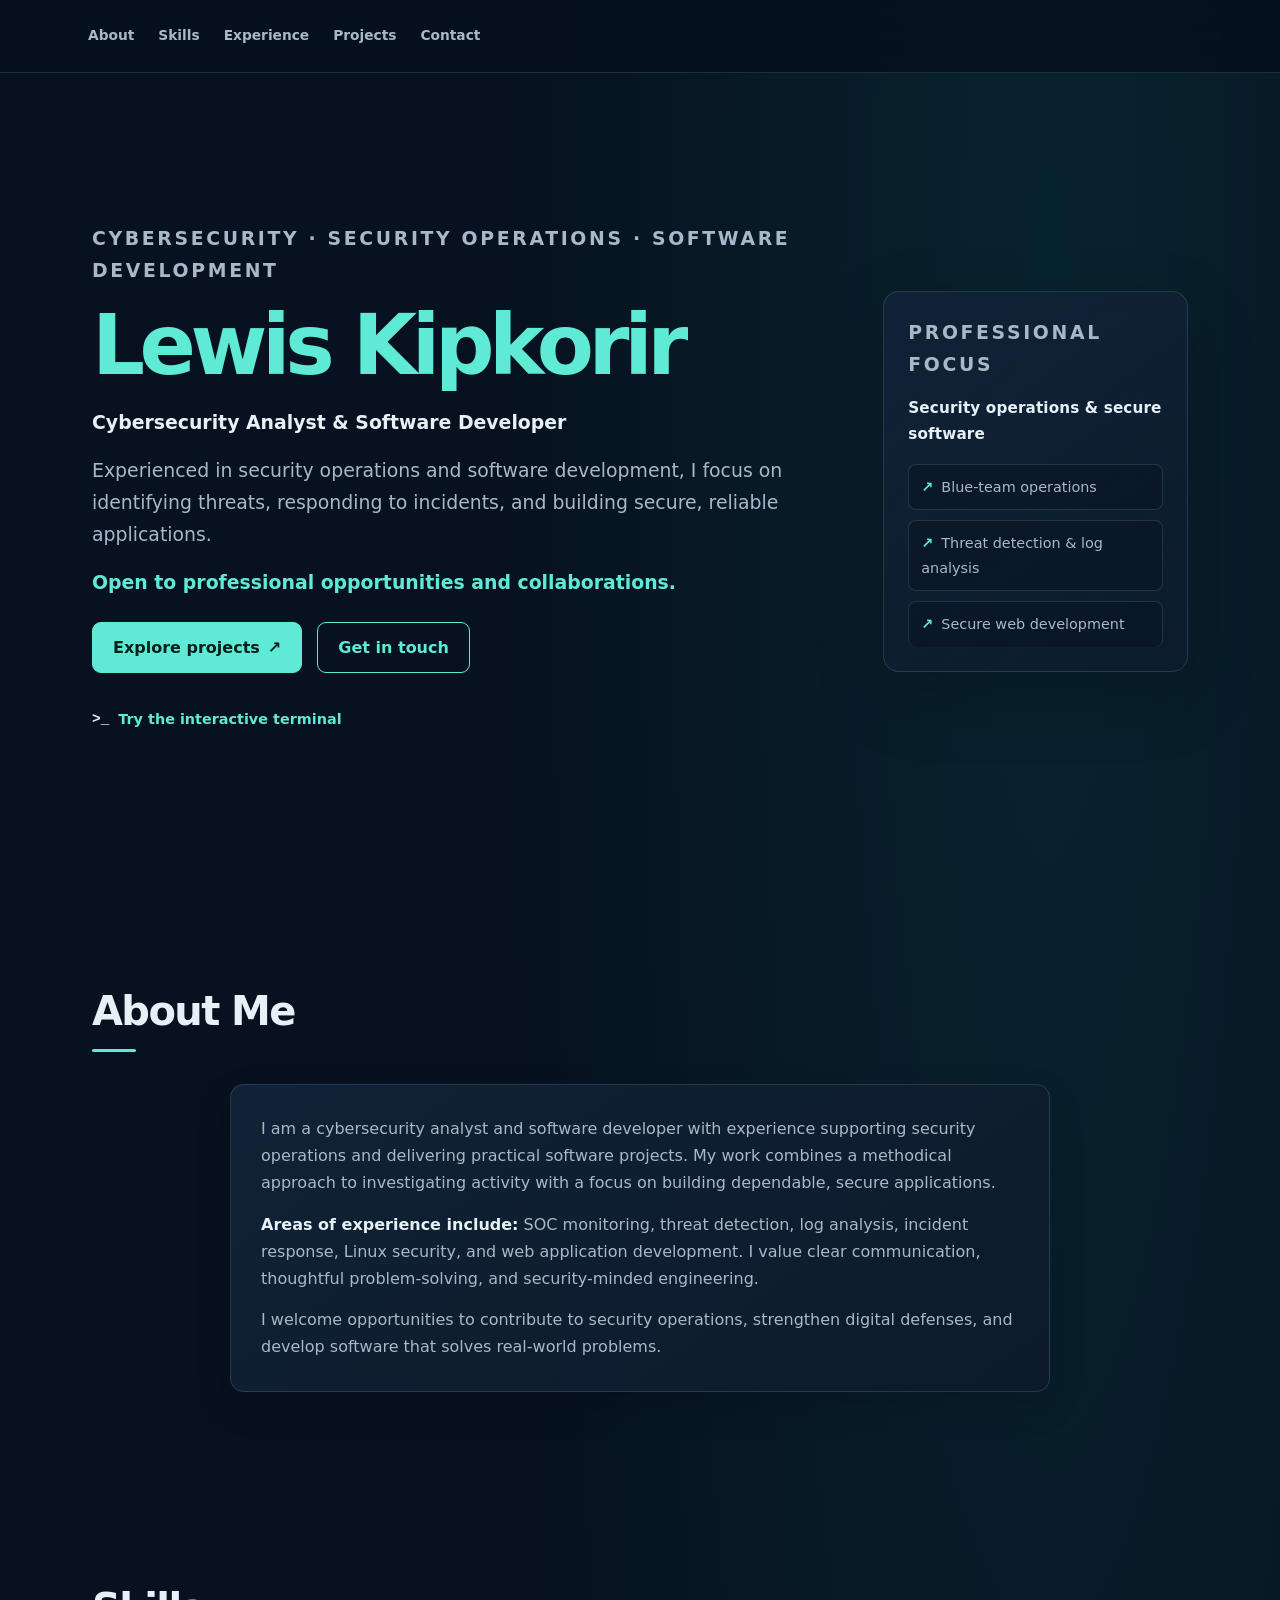
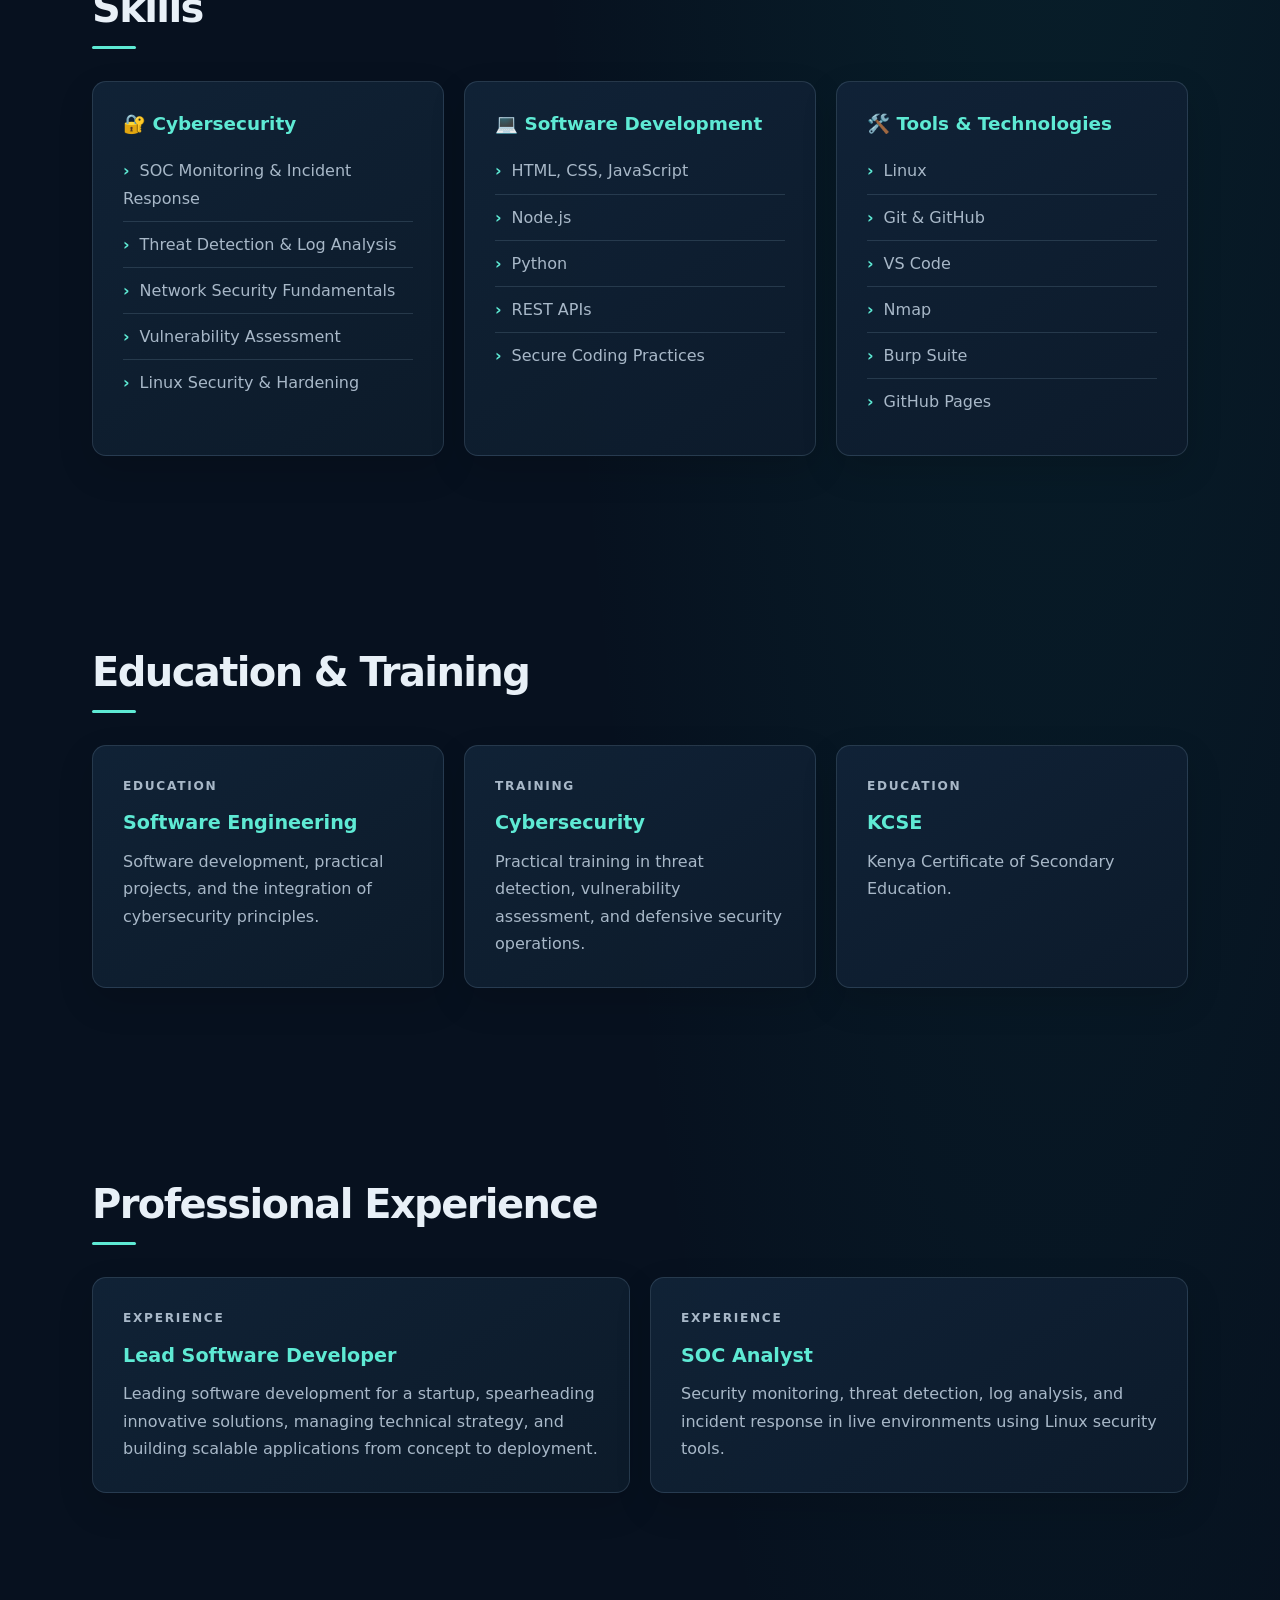
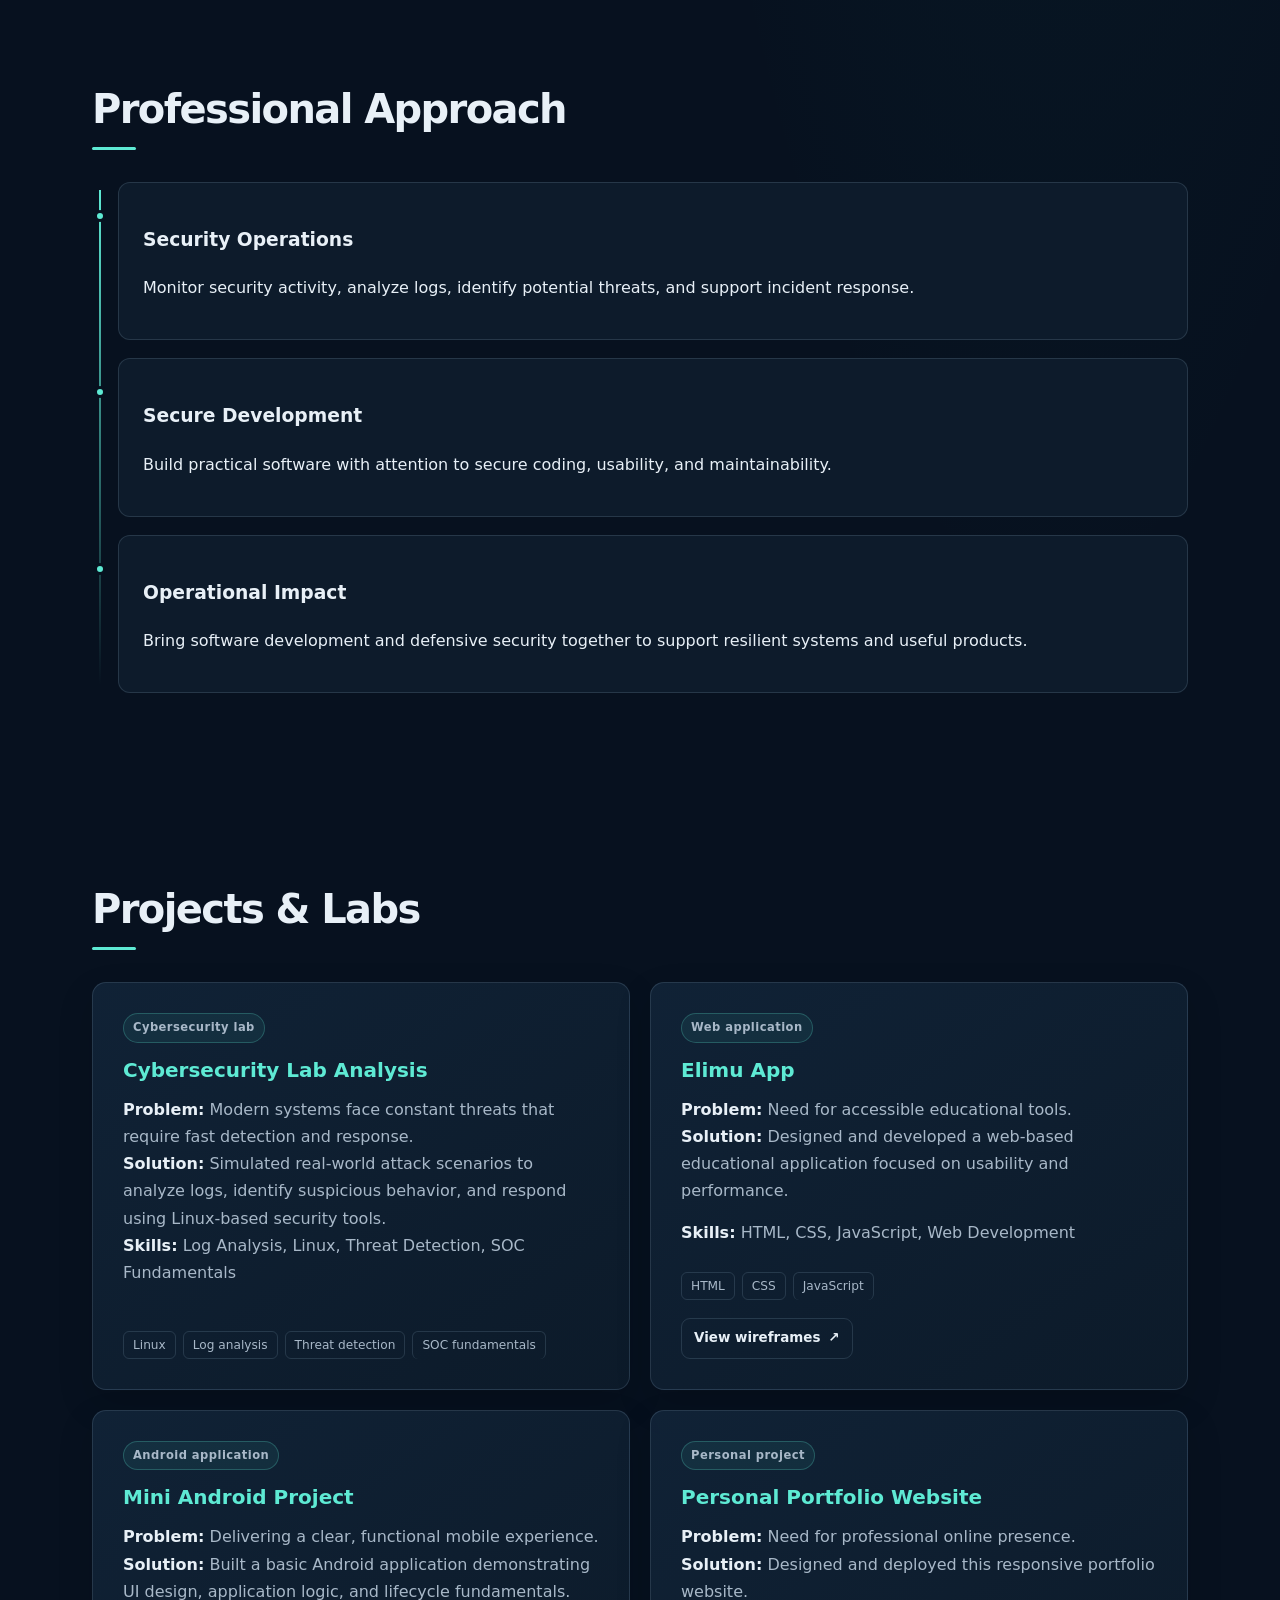
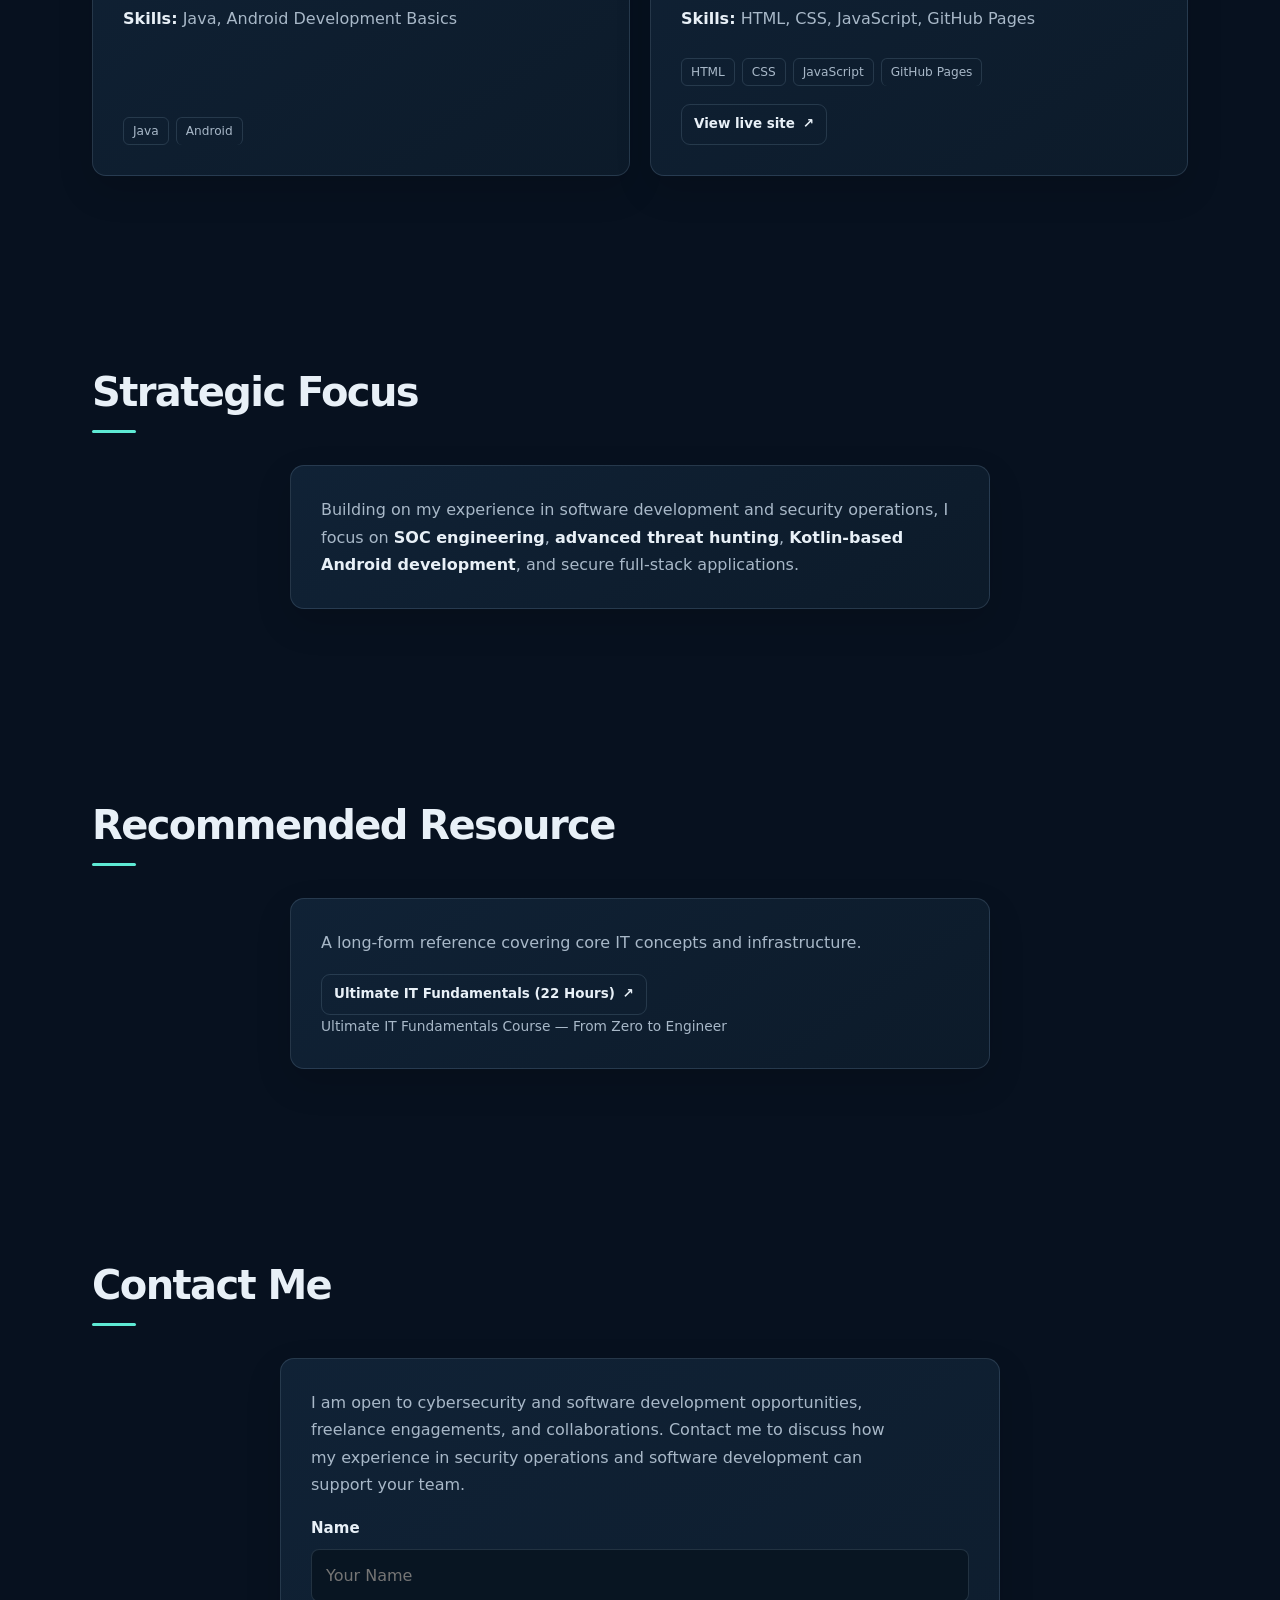
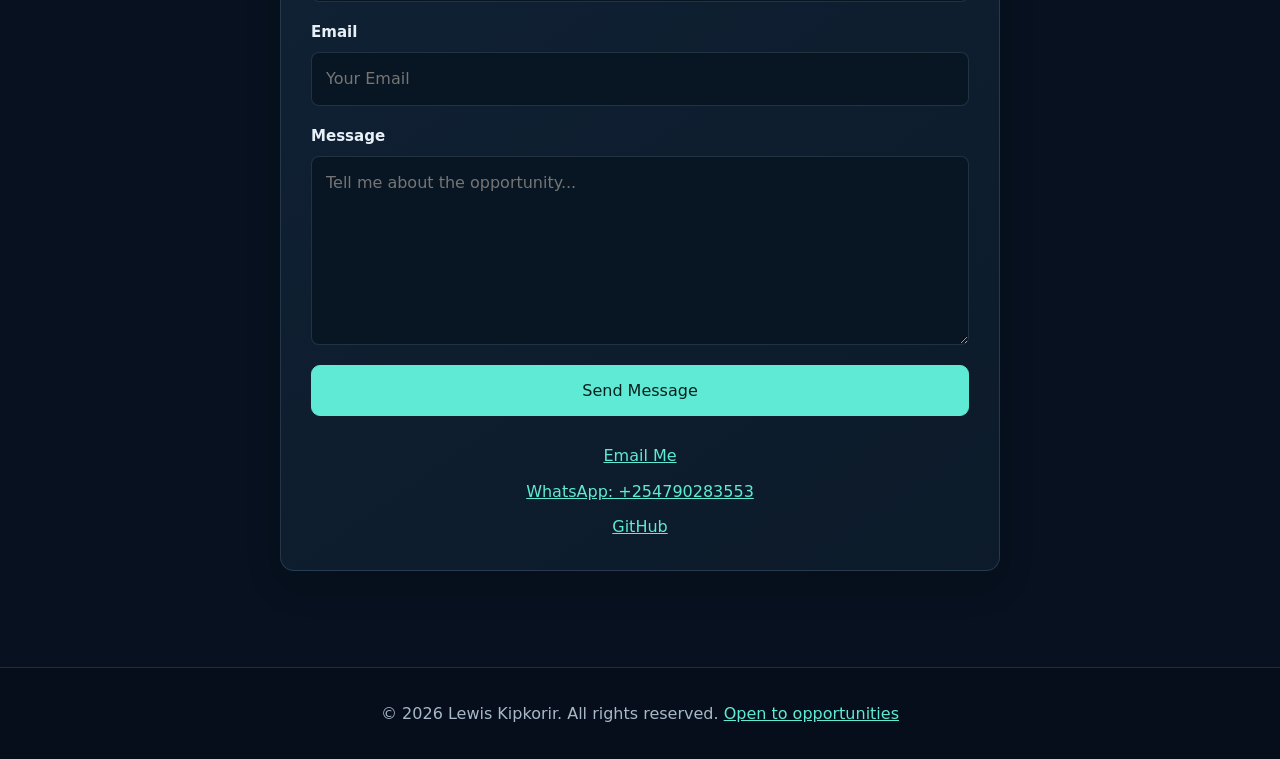
==== commit 2dbdc4e6: "HEADER AND ABOUT ME" ====
--- a/index.html
+++ b/index.html
@@ -716,10 +716,6 @@
     <header>
         <nav aria-label="Main navigation">
             <div class="nav-container">
-                <a class="brand" href="#home" aria-label="Lewis Kipkorir, home">
-                    <span class="brand-mark" aria-hidden="true">LK</span>
-                    <span>LEWIS KIPKORIR</span>
-                </a>
                 <button class="nav-toggle" type="button" aria-label="Toggle navigation menu" aria-expanded="false" aria-controls="primary-navigation">☰</button>
                 <ul class="nav-links" id="primary-navigation">
                     <li><a href="#about">About</a></li>
@@ -736,10 +732,10 @@
         <section class="hero" id="home" aria-labelledby="hero-title">
             <div class="hero-layout">
               <div class="hero-content">
-                <p class="eyebrow">Cybersecurity · Software Development</p>
-                <h1 id="hero-title">Hi, I'm <span>Lewis Kipkorir</span></h1>
+                <p class="eyebrow">Cybersecurity · Security Operations · Software Development</p>
+                <h1 id="hero-title"><span>Lewis Kipkorir</span></h1>
                 <p><strong>Cybersecurity Analyst &amp; Software Developer</strong></p>
-                <p>I bring experience in security operations and software development, with a focus on threat detection, incident response, and building secure, practical applications.</p>
+                <p>Experienced in security operations and software development, I focus on identifying threats, responding to incidents, and building secure, reliable applications.</p>
                 <p><span class="open-to-work">Open to professional opportunities and collaborations.</span></p>
                 <a href="#projects" class="btn">Explore projects <span aria-hidden="true">↗</span></a>
                 <a href="#contact" class="btn btn-secondary">Get in touch</a>
@@ -786,9 +782,9 @@
         <section id="about" aria-labelledby="about-title">
             <h2 class="section-title" id="about-title">About Me</h2>
             <div class="card prose-card">
-                <p>I am a cybersecurity analyst and software developer focused on protecting systems, investigating suspicious activity, and delivering secure applications.</p>
-                <p><strong>My experience spans:</strong> SOC monitoring, threat detection, log analysis, incident response, and software development. I work with Linux environments and apply security-minded practices to practical projects.</p>
-                <p>I am open to cybersecurity, SOC, and software development opportunities where I can contribute to reliable operations and secure products.</p>
+                <p>I am a cybersecurity analyst and software developer with experience supporting security operations and delivering practical software projects. My work combines a methodical approach to investigating activity with a focus on building dependable, secure applications.</p>
+                <p><strong>Areas of experience include:</strong> SOC monitoring, threat detection, log analysis, incident response, Linux security, and web application development. I value clear communication, thoughtful problem-solving, and security-minded engineering.</p>
+                <p>I welcome opportunities to contribute to security operations, strengthen digital defenses, and develop software that solves real-world problems.</p>
             </div>
         </section>
 
@@ -1144,7 +1140,6 @@
         navLinks.querySelectorAll("a").forEach(link => {
             link.addEventListener("click", closeNavigation);
         });
-        document.querySelector(".brand").addEventListener("click", closeNavigation);
         document.addEventListener("click", event => {
             if (!nav.contains(event.target)) closeNavigation();
         });
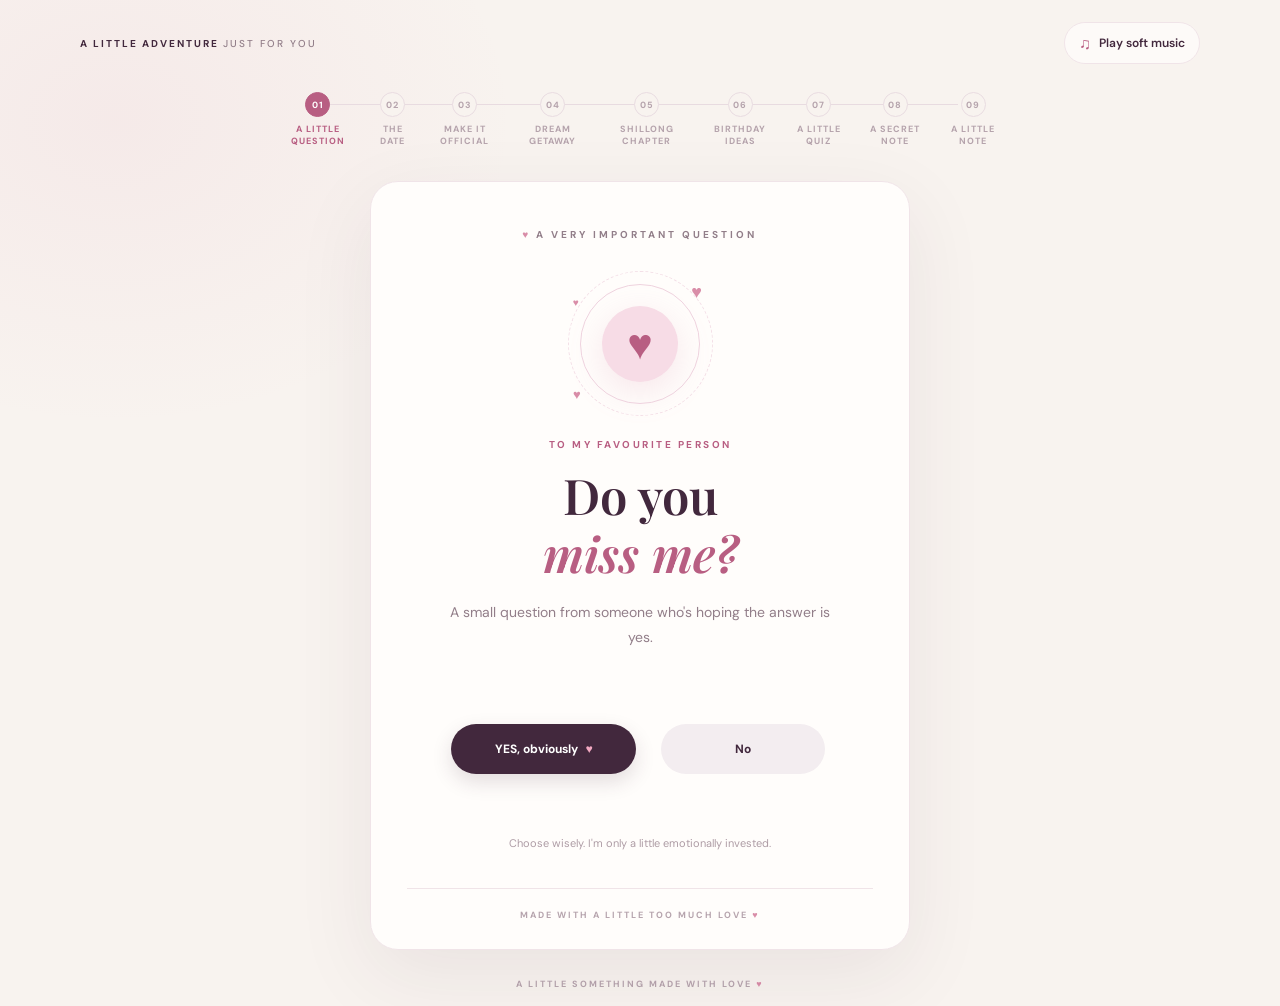
==== commit 6937765d: "Deploy Elsie website" ====
--- a/index.html
+++ b/index.html
@@ -1,1189 +1,494 @@
 <!DOCTYPE html>
 <html lang="en">
 <head>
-    <meta charset="UTF-8">
-    <meta name="viewport" content="width=device-width, initial-scale=1.0">
-    <meta name="theme-color" content="#07111f">
-    <title>Lewis Kipkorir | Cybersecurity Analyst &amp; Software Developer
-    </title>
-    <meta name="description" content="Lewis Kipkorir is a cybersecurity analyst and software developer with experience in SOC operations, threat detection, incident response, and secure web development.">
-    <meta property="og:title" content="Lewis Kipkorir | Cybersecurity Analyst & Software Developer">
-    <meta property="og:description" content="Cybersecurity analyst and software developer focused on SOC operations, threat detection, incident response, and secure web development.">
-    <meta property="og:type" content="website">
-    <style>
-        :root {
-            color-scheme: dark;
-            --page: #07111f;
-            --surface: #0d1b2b;
-            --text: #e8f0f7;
-            --muted: #a8b8c8;
-            --accent: #5eead4;
-            --border: rgba(148, 180, 205, 0.18);
-            --content-width: 1160px;
-            --nav-height: 72px;
-        }
-
-        *,
-        *::before,
-        *::after { box-sizing: border-box; }
-
-        html {
-            scroll-behavior: smooth;
-            scroll-padding-top: calc(var(--nav-height) + 20px);
-        }
-
-        body {
-            min-width: 320px;
-            margin: 0;
-            padding-top: var(--nav-height);
-            background:
-                radial-gradient(ellipse at 82% 4%, rgba(13, 148, 136, 0.14), transparent 34rem),
-                var(--page);
-            color: var(--text);
-            font-family: Inter, ui-sans-serif, system-ui, -apple-system, BlinkMacSystemFont, "Segoe UI", sans-serif;
-            font-size: 1rem;
-            line-height: 1.7;
-            -webkit-font-smoothing: antialiased;
-        }
-
-        a { color: var(--accent); }
-        a:hover { color: #99f6e4; }
-        a:focus-visible,
-        summary:focus-visible,
-        button:focus-visible,
-        input:focus-visible,
-        textarea:focus-visible {
-            outline: 3px solid var(--accent);
-            outline-offset: 4px;
-        }
-
-        .skip-link {
-            position: fixed;
-            top: 10px;
-            left: 10px;
-            z-index: 1001;
-            padding: 10px 16px;
-            transform: translateY(-150%);
-            border-radius: 8px;
-            background: var(--accent);
-            color: #06201e;
-            font-weight: 700;
-        }
-        .skip-link:focus { transform: translateY(0); }
-
-        header, main, footer { width: 100%; }
-
-        nav {
-            position: fixed;
-            inset: 0 0 auto;
-            z-index: 100;
-            border-bottom: 1px solid var(--border);
-            background: rgba(7, 17, 31, 0.9);
-            backdrop-filter: blur(16px);
-        }
-        .nav-container {
-            display: flex;
-            min-height: var(--nav-height);
-            align-items: center;
-            justify-content: space-between;
-            max-width: var(--content-width);
-            margin: 0 auto;
-            padding: 0 28px;
-        }
-        .brand {
-            display: inline-flex;
-            align-items: center;
-            gap: 10px;
-            color: var(--text);
-            font-size: 0.88rem;
-            font-weight: 750;
-            letter-spacing: 0.02em;
-            text-decoration: none;
-            white-space: nowrap;
-        }
-        .brand-mark {
-            display: grid;
-            width: 36px;
-            height: 36px;
-            place-items: center;
-            border: 1px solid rgba(94, 234, 212, 0.45);
-            border-radius: 10px;
-            background: rgba(94, 234, 212, 0.08);
-            color: var(--accent);
-            font-size: 0.78rem;
-        }
-        .nav-links {
-            display: flex;
-            align-items: center;
-            justify-content: flex-end;
-            gap: clamp(12px, 2vw, 24px);
-            margin: 0;
-            padding: 0;
-            list-style: none;
-        }
-        .nav-links li {
-            padding: 0;
-            border: 0;
-        }
-        .nav-links li::before { content: none; }
-        .nav-links a {
-            display: inline-flex;
-            min-height: 44px;
-            align-items: center;
-            color: var(--muted);
-            font-size: 0.86rem;
-            font-weight: 600;
-            text-decoration: none;
-            transition: color 160ms ease;
-        }
-        .nav-links a:hover { color: var(--accent); }
-        .nav-toggle {
-            display: none;
-            min-width: 44px;
-            min-height: 44px;
-            border: 1px solid var(--border);
-            border-radius: 10px;
-            background: var(--surface);
-            color: var(--text);
-            font-size: 1.35rem;
-            cursor: pointer;
-        }
-
-        .hero {
-            display: flex;
-            min-height: min(760px, calc(100vh - var(--nav-height)));
-            min-height: min(760px, calc(100svh - var(--nav-height)));
-            align-items: center;
-            max-width: var(--content-width);
-            margin: 0 auto;
-            padding: clamp(72px, 12vw, 150px) 32px;
-        }
-        .hero-layout {
-            display: grid;
-            width: 100%;
-            grid-template-columns: minmax(0, 1.5fr) minmax(230px, 0.65fr);
-            align-items: center;
-            gap: clamp(32px, 7vw, 88px);
-        }
-        .hero-content { max-width: 760px; }
-        .eyebrow,
-        .card-kicker {
-            margin: 0 0 14px;
-            color: var(--accent);
-            font-size: 0.76rem;
-            font-weight: 750;
-            letter-spacing: 0.14em;
-            text-transform: uppercase;
-        }
-        .hero h1 {
-            margin: 0 0 16px;
-            font-size: clamp(2.8rem, 6.6vw, 5.2rem);
-            font-weight: 750;
-            letter-spacing: -0.065em;
-            line-height: 1.05;
-        }
-        .hero h1 span { color: var(--accent); }
-        .hero p {
-            max-width: 720px;
-            margin: 0 0 16px;
-            color: var(--muted);
-            font-size: clamp(1rem, 2vw, 1.18rem);
-        }
-        .hero p strong { color: var(--text); }
-        .hero .open-to-work {
-            color: var(--accent);
-            font-weight: 650;
-        }
-        .hero-aside {
-            padding: 24px;
-            border: 1px solid var(--border);
-            border-radius: 16px;
-            background: linear-gradient(145deg, rgba(17, 35, 56, 0.92), rgba(13, 27, 43, 0.7));
-            box-shadow: 0 24px 70px rgba(0, 0, 0, 0.2);
-        }
-        .hero-aside h2 {
-            margin: 0 0 16px;
-            color: var(--text);
-            font-size: 0.95rem;
-            letter-spacing: 0.01em;
-        }
-        .focus-list { display: grid; gap: 10px; }
-        .focus-list li {
-            padding: 10px 12px;
-            border: 1px solid var(--border);
-            border-radius: 8px;
-            background: rgba(7, 17, 31, 0.45);
-            color: var(--muted);
-            font-size: 0.9rem;
-        }
-        .focus-list li::before {
-            margin-right: 8px;
-            color: var(--accent);
-            content: "↗";
-        }
-
-        .btn {
-            display: inline-flex;
-            min-height: 48px;
-            align-items: center;
-            justify-content: center;
-            gap: 8px;
-            margin: 8px 10px 0 0;
-            padding: 11px 20px;
-            border: 1px solid var(--accent);
-            border-radius: 9px;
-            background: var(--accent);
-            color: #06201e;
-            font-weight: 700;
-            text-align: center;
-            text-decoration: none;
-            transition: background-color 160ms ease, border-color 160ms ease, transform 160ms ease;
-        }
-        .btn:hover {
-            transform: translateY(-2px);
-            border-color: #99f6e4;
-            background: #99f6e4;
-            color: #06201e;
-        }
-        .btn-secondary {
-            background: transparent;
-            color: var(--accent);
-        }
-        .btn-secondary:hover {
-            background: rgba(94, 234, 212, 0.1);
-            color: #99f6e4;
-        }
-        .btn-quiet {
-            min-height: 40px;
-            margin: 0;
-            padding: 8px 12px;
-            border-color: var(--border);
-            background: transparent;
-            color: var(--text);
-            font-size: 0.84rem;
-        }
-        .btn-quiet:hover {
-            border-color: var(--accent);
-            background: rgba(94, 234, 212, 0.08);
-            color: var(--accent);
-        }
-
-        section {
-            max-width: var(--content-width);
-            margin: 0 auto;
-            padding: clamp(56px, 8vw, 96px) 32px;
-            scroll-margin-top: calc(var(--nav-height) + 12px);
-        }
-        .section-title {
-            margin: 0 0 32px;
-            color: var(--text);
-            font-size: clamp(1.8rem, 4vw, 2.5rem);
-            letter-spacing: -0.04em;
-            line-height: 1.2;
-        }
-        .section-title::after {
-            display: block;
-            width: 44px;
-            height: 3px;
-            margin-top: 14px;
-            border-radius: 3px;
-            background: var(--accent);
-            content: "";
-        }
-
-        .cards,
-        .skills-grid {
-            display: grid;
-            grid-template-columns: repeat(auto-fit, minmax(min(100%, 290px), 1fr));
-            gap: 20px;
-        }
-        .card {
-            min-width: 0;
-            padding: clamp(22px, 3vw, 30px);
-            border: 1px solid var(--border);
-            border-radius: 14px;
-            background: linear-gradient(145deg, rgba(17, 35, 56, 0.94), rgba(13, 27, 43, 0.94));
-            box-shadow: 0 14px 36px rgba(0, 0, 0, 0.14);
-            transition: border-color 180ms ease, transform 180ms ease;
-        }
-        .card:hover {
-            transform: translateY(-3px);
-            border-color: rgba(94, 234, 212, 0.42);
-        }
-        .card h3 {
-            margin: 0 0 12px;
-            color: var(--accent);
-            font-size: 1.2rem;
-            line-height: 1.35;
-        }
-        .card p { margin: 0 0 14px; color: var(--muted); }
-        .card p:last-child { margin-bottom: 0; }
-        .card strong { color: var(--text); }
-        .prose-card { max-width: 820px; margin: 0 auto; }
-        .prose-card p + p { margin-top: 14px; }
-        .project-grid { grid-template-columns: repeat(2, minmax(0, 1fr)); }
-        .project-card { display: flex; flex-direction: column; }
-        .project-card h3 { font-size: 1.25rem; }
-        .project-kind {
-            display: inline-flex;
-            align-self: flex-start;
-            margin-bottom: 14px;
-            padding: 4px 9px;
-            border: 1px solid rgba(94, 234, 212, 0.24);
-            border-radius: 999px;
-            background: rgba(94, 234, 212, 0.07);
-            color: var(--accent);
-            font-size: 0.72rem;
-            font-weight: 700;
-            letter-spacing: 0.04em;
-        }
-        .tags {
-            display: flex;
-            flex-wrap: wrap;
-            gap: 7px;
-            margin: auto 0 0;
-            padding-top: 12px;
-            list-style: none;
-        }
-        .tags li {
-            padding: 4px 9px;
-            border: 1px solid var(--border);
-            border-radius: 6px;
-            color: var(--muted);
-            font-size: 0.76rem;
-            line-height: 1.5;
-        }
-        .tags li::before { content: none; }
-        .project-actions {
-            display: flex;
-            flex-wrap: wrap;
-            gap: 9px;
-            margin-top: 18px;
-        }
-        .contact-links {
-            display: grid;
-            gap: 8px;
-            margin-top: 26px;
-            text-align: center;
-        }
-        .contact-links p { margin: 0; }
-        .contact-links a { overflow-wrap: anywhere; }
-        .contact-intro { max-width: 600px; margin: 0 auto; }
-        .contact-card { width: 100%; max-width: 720px; margin: 0 auto; }
-        .narrow-card { max-width: 700px; margin: 0 auto; }
-        .resource-caption {
-            margin: 14px 0 0;
-            color: var(--muted);
-            font-size: 0.86rem;
-        }
-
-        .reveal {
-            opacity: 0;
-            transform: translateY(18px);
-            transition: opacity 500ms ease, transform 500ms ease, border-color 180ms ease;
-        }
-        .reveal.is-visible {
-            opacity: 1;
-            transform: translateY(0);
-        }
-        .card.reveal.is-visible:hover { transform: translateY(-3px); }
-
-        .skill-category { margin: 0; }
-        .skill-category h3 { font-size: 1.15rem; }
-        ul { margin: 0; padding: 0; list-style: none; }
-        ul li {
-            padding: 9px 0;
-            border-bottom: 1px solid var(--border);
-            color: var(--muted);
-        }
-        ul li:last-child { border-bottom: 0; }
-        ul li::before {
-            margin-right: 10px;
-            color: var(--accent);
-            content: "›";
-            font-weight: 800;
-        }
-
-        .timeline {
-            position: relative;
-            display: grid;
-            gap: 18px;
-            margin: 0;
-            padding-left: 26px;
-        }
-        .timeline::before {
-            position: absolute;
-            inset: 8px auto 8px 7px;
-            width: 2px;
-            background: linear-gradient(var(--accent), transparent);
-            content: "";
-        }
-        .timeline-card {
-            position: relative;
-            margin: 0;
-            padding: 22px 24px;
-            border: 1px solid var(--border);
-            border-radius: 12px;
-            background: var(--surface);
-        }
-        .timeline-card::before {
-            position: absolute;
-            top: 27px;
-            left: -25px;
-            width: 12px;
-            height: 12px;
-            border: 3px solid var(--page);
-            border-radius: 50%;
-            background: var(--accent);
-            content: "";
-        }
-
-        form label {
-            display: block;
-            margin: 18px 0 7px;
-            color: var(--text);
-            font-size: 0.94rem;
-            font-weight: 650;
-        }
-        form input,
-        form textarea {
-            display: block;
-            width: 100%;
-            min-height: 48px;
-            padding: 12px 14px;
-            border: 1px solid var(--border);
-            border-radius: 8px;
-            background: #081522;
-            color: var(--text);
-            font: inherit;
-            transition: border-color 160ms ease;
-        }
-        form textarea { min-height: 150px; resize: vertical; }
-        form input:focus,
-        form textarea:focus {
-            border-color: var(--accent);
-            outline: 3px solid rgba(94, 234, 212, 0.35);
-            outline-offset: 2px;
-        }
-        form button.btn {
-            width: 100%;
-            margin-top: 20px;
-            font: inherit;
-            cursor: pointer;
-        }
-        form button.btn:disabled { cursor: wait; opacity: 0.7; }
-        #form-feedback { margin-top: 14px; }
-
-        .terminal-form label.visually-hidden {
-            position: absolute;
-            width: 1px;
-            height: 1px;
-            margin: 0;
-            padding: 0;
-            border: 0;
-            overflow: hidden;
-            clip: rect(0, 0, 0, 0);
-            clip-path: inset(50%);
-            white-space: nowrap;
-        }
-        .terminal {
-            max-width: 640px;
-            margin-top: 24px;
-        }
-        .terminal > summary {
-            display: inline-flex;
-            min-height: 44px;
-            align-items: center;
-            gap: 9px;
-            color: var(--accent);
-            font-size: 0.9rem;
-            font-weight: 700;
-            cursor: pointer;
-        }
-        .terminal-prompt-mark {
-            color: var(--text);
-            font-family: ui-monospace, SFMono-Regular, Consolas, monospace;
-        }
-        .terminal-panel {
-            overflow: hidden;
-            border: 1px solid var(--border);
-            border-radius: 12px;
-            background: #081522;
-            box-shadow: 0 14px 36px rgba(0, 0, 0, 0.2);
-        }
-        .terminal-chrome {
-            display: flex;
-            min-height: 40px;
-            align-items: center;
-            gap: 10px;
-            padding: 0 14px;
-            border-bottom: 1px solid var(--border);
-            background: rgba(13, 27, 43, 0.9);
-            color: var(--muted);
-            font-family: ui-monospace, SFMono-Regular, Consolas, monospace;
-            font-size: 0.76rem;
-        }
-        .terminal-dots { display: inline-flex; gap: 5px; }
-        .terminal-dots span {
-            width: 8px;
-            height: 8px;
-            border-radius: 50%;
-            background: var(--accent);
-            opacity: 0.75;
-        }
-        .terminal-dots span:first-child { background: #fca5a5; }
-        .terminal-dots span:nth-child(2) { background: #fcd34d; }
-        .terminal-body { padding: 14px; }
-        .terminal-help {
-            margin: 0 0 10px;
-            color: var(--muted);
-            font-size: 0.8rem;
-            line-height: 1.5;
-        }
-        .terminal-help code,
-        .terminal-response code {
-            color: var(--accent);
-            font-family: ui-monospace, SFMono-Regular, Consolas, monospace;
-        }
-        .terminal-output {
-            min-height: 54px;
-            max-height: 156px;
-            overflow-y: auto;
-            margin-bottom: 12px;
-            scrollbar-color: var(--border) transparent;
-        }
-        .terminal-output p {
-            margin: 0 0 7px;
-            color: var(--muted);
-            font-family: ui-monospace, SFMono-Regular, Consolas, monospace;
-            font-size: 0.82rem;
-            line-height: 1.55;
-            overflow-wrap: anywhere;
-        }
-        .terminal-output p:last-child { margin-bottom: 0; }
-        .terminal-command { color: var(--accent); }
-        .terminal-response a { margin-left: 5px; }
-        .terminal-form {
-            display: grid;
-            grid-template-columns: auto minmax(0, 1fr) auto;
-            align-items: center;
-            gap: 8px;
-        }
-        .terminal-form .terminal-prompt {
-            color: var(--accent);
-            font-family: ui-monospace, SFMono-Regular, Consolas, monospace;
-            font-size: 0.84rem;
-        }
-        .terminal-form input#terminal-command {
-            min-width: 0;
-            min-height: 44px;
-            padding: 9px 10px;
-            border-color: var(--border);
-            border-radius: 7px;
-            background: rgba(7, 17, 31, 0.72);
-            font-family: ui-monospace, SFMono-Regular, Consolas, monospace;
-            font-size: 0.88rem;
-        }
-        .terminal-run {
-            min-height: 44px;
-            padding: 8px 13px;
-            border: 1px solid var(--accent);
-            border-radius: 7px;
-            background: rgba(94, 234, 212, 0.1);
-            color: var(--accent);
-            font: inherit;
-            font-size: 0.84rem;
-            font-weight: 700;
-            cursor: pointer;
-        }
-        .terminal-run:hover { background: rgba(94, 234, 212, 0.18); }
-        .terminal-shortcuts {
-            display: flex;
-            flex-wrap: wrap;
-            gap: 7px;
-            margin-top: 10px;
-        }
-        .terminal-shortcuts button {
-            min-height: 44px;
-            padding: 6px 10px;
-            border: 1px solid var(--border);
-            border-radius: 7px;
-            background: transparent;
-            color: var(--muted);
-            font-family: ui-monospace, SFMono-Regular, Consolas, monospace;
-            font-size: 0.78rem;
-            cursor: pointer;
-        }
-        .terminal-shortcuts button:hover {
-            border-color: var(--accent);
-            color: var(--accent);
-        }
-
-        footer {
-            padding: 32px 20px;
-            border-top: 1px solid var(--border);
-            background: rgba(5, 13, 23, 0.65);
-            color: var(--muted);
-            text-align: center;
-        }
-        footer p { margin: 0; }
-        #back-to-top {
-            position: fixed;
-            right: 22px;
-            bottom: 22px;
-            z-index: 90;
-            display: grid;
-            width: 48px;
-            height: 48px;
-            place-items: center;
-            border: 1px solid var(--border);
-            border-radius: 50%;
-            background: var(--accent);
-            color: #06201e;
-            font-size: 1.35rem;
-            font-weight: 700;
-            cursor: pointer;
-            box-shadow: 0 8px 24px rgba(0, 0, 0, 0.28);
-        }
-        #back-to-top[hidden] { display: none; }
-
-        @media (max-width: 900px) {
-            .nav-container { justify-content: space-between; }
-            .nav-toggle { display: inline-grid; place-items: center; }
-            .nav-links {
-                position: absolute;
-                top: calc(100% + 8px);
-                right: 16px;
-                left: 16px;
-                display: none;
-                max-height: calc(100svh - var(--nav-height) - 24px);
-                flex-direction: column;
-                align-items: stretch;
-                gap: 0;
-                overflow-y: auto;
-                padding: 8px;
-                border: 1px solid var(--border);
-                border-radius: 12px;
-                background: #0a1725;
-                box-shadow: 0 18px 44px rgba(0, 0, 0, 0.4);
-            }
-            .nav-links.is-open { display: flex; }
-            .nav-links li { width: 100%; }
-            .nav-links a {
-                display: flex;
-                padding: 10px 12px;
-                border-radius: 7px;
-                font-size: 0.95rem;
-            }
-            .nav-links a:hover { background: rgba(94, 234, 212, 0.08); }
-        }
-
-        @media (max-width: 600px) {
-            :root { --nav-height: 64px; }
-            .nav-container { padding: 0 18px; }
-            .hero {
-                min-height: auto;
-                padding: 88px 22px 76px;
-            }
-            .hero-layout { grid-template-columns: minmax(0, 1fr); gap: 30px; }
-            .hero h1 { font-size: clamp(2.55rem, 12vw, 4rem); }
-            .hero .btn { width: 100%; margin-right: 0; }
-            section { padding: 56px 22px; }
-            .section-title { margin-bottom: 24px; }
-            .card { padding: 22px; }
-            .project-grid { grid-template-columns: minmax(0, 1fr); }
-            .terminal-form { grid-template-columns: minmax(0, 1fr) auto; }
-            .terminal-form .terminal-prompt { grid-column: 1 / -1; }
-            #back-to-top { right: 16px; bottom: 16px; }
-        }
-
-        @media (prefers-reduced-motion: reduce) {
-            html { scroll-behavior: auto; }
-            *,
-            *::before,
-            *::after {
-                scroll-behavior: auto !important;
-                transition-duration: 0.01ms !important;
-                animation-duration: 0.01ms !important;
-                animation-iteration-count: 1 !important;
-            }
-            .reveal { opacity: 1; transform: none; }
-        }
-    </style>
+  <meta charset="UTF-8">
+  <meta name="viewport" content="width=device-width, initial-scale=1.0">
+  <meta name="theme-color" content="#f8f3ef">
+  <meta name="description" content="A thoughtful little adventure, made just for you.">
+  <title>A Little Adventure</title>
+  <link rel="preconnect" href="https://fonts.googleapis.com">
+  <link rel="preconnect" href="https://fonts.gstatic.com" crossorigin>
+  <link href="https://fonts.googleapis.com/css2?family=DM+Sans:wght@400;500;600;700&family=Playfair+Display:wght@500;600;700&display=swap" rel="stylesheet">
+  <link rel="stylesheet" href="Elsie.css">
 </head>
 <body>
-    <a class="skip-link" href="#main-content">Skip to content</a>
-    <header>
-        <nav aria-label="Main navigation">
-            <div class="nav-container">
-                <button class="nav-toggle" type="button" aria-label="Toggle navigation menu" aria-expanded="false" aria-controls="primary-navigation">☰</button>
-                <ul class="nav-links" id="primary-navigation">
-                    <li><a href="#about">About</a></li>
-                    <li><a href="#skills">Skills</a></li>
-                    <li><a href="#experience">Experience</a></li>
-                    <li><a href="#projects">Projects</a></li>
-                    <li><a href="#contact">Contact</a></li>
-                </ul>
-            </div>
-        </nav>
+  <div class="background-hearts" id="backgroundHearts" aria-hidden="true"></div>
+  <div class="choice-celebration" id="choiceCelebration" aria-hidden="true"></div>
+
+  <main class="page">
+    <header class="journey-header">
+      <a class="wordmark" id="homeLink" href="#start" aria-label="Restart the adventure">A LITTLE ADVENTURE <span id="nameGreeting">JUST FOR YOU</span></a>
+      <button class="music-toggle" id="musicToggle" type="button" aria-pressed="false">
+        <span aria-hidden="true">♫</span> <span id="musicLabel">Play soft music</span>
+      </button>
     </header>
 
-    <main id="main-content" tabindex="-1">
-        <section class="hero" id="home" aria-labelledby="hero-title">
-            <div class="hero-layout">
-              <div class="hero-content">
-                <p class="eyebrow">Cybersecurity · Security Operations · Software Development</p>
-                <h1 id="hero-title"><span>Lewis Kipkorir</span></h1>
-                <p><strong>Cybersecurity Analyst &amp; Software Developer</strong></p>
-                <p>Experienced in security operations and software development, I focus on identifying threats, responding to incidents, and building secure, reliable applications.</p>
-                <p><span class="open-to-work">Open to professional opportunities and collaborations.</span></p>
-                <a href="#projects" class="btn">Explore projects <span aria-hidden="true">↗</span></a>
-                <a href="#contact" class="btn btn-secondary">Get in touch</a>
-                <details class="terminal">
-                    <summary aria-controls="terminal-panel"><span class="terminal-prompt-mark" aria-hidden="true">&gt;_</span> Try the interactive terminal</summary>
-                    <div class="terminal-panel" id="terminal-panel">
-                        <div class="terminal-chrome" aria-hidden="true">
-                            <span class="terminal-dots"><span></span><span></span><span></span></span>
-                            <span>lewis@portfolio:~</span>
-                        </div>
-                        <div class="terminal-body">
-                            <p class="terminal-help" id="terminal-help">Safe, local commands: <code>help</code>, <code>about</code>, <code>skills</code>, <code>projects</code>, <code>contact</code>.</p>
-                            <div class="terminal-output" id="terminal-output" role="log" aria-live="polite" aria-relevant="additions">
-                                <p class="terminal-response">Welcome. Type <code>help</code> to see what you can explore.</p>
-                            </div>
-                            <form class="terminal-form" id="terminal-form">
-                                <span class="terminal-prompt" aria-hidden="true">visitor@portfolio:~$</span>
-                                <label for="terminal-command" class="visually-hidden">Enter a terminal command</label>
-                                <input id="terminal-command" name="command" type="text" placeholder="Type a command..." autocomplete="off" autocapitalize="none" spellcheck="false" aria-describedby="terminal-help" required>
-                                <button class="terminal-run" type="submit">Run</button>
-                            </form>
-                            <div class="terminal-shortcuts" aria-label="Command shortcuts">
-                                <button type="button" data-terminal-command="help">help</button>
-                                <button type="button" data-terminal-command="about">about</button>
-                                <button type="button" data-terminal-command="skills">skills</button>
-                                <button type="button" data-terminal-command="projects">projects</button>
-                                <button type="button" data-terminal-command="contact">contact</button>
-                            </div>
-                        </div>
-                    </div>
-                </details>
+    <nav class="journey-progress" aria-label="Your journey">
+      <span class="progress-track" aria-hidden="true"><span class="progress-fill" id="progressFill"></span></span>
+      <ol>
+        <li class="progress-step is-current" data-step="0" aria-current="step"><span>01</span><span class="step-label">A little question</span></li>
+        <li class="progress-step" data-step="1"><span>02</span><span class="step-label">The date</span></li>
+        <li class="progress-step" data-step="2"><span>03</span><span class="step-label">Make it official</span></li>
+        <li class="progress-step" data-step="3"><span>04</span><span class="step-label">Dream getaway</span></li>
+        <li class="progress-step" data-step="4"><span>05</span><span class="step-label">Shillong chapter</span></li>
+        <li class="progress-step" data-step="5"><span>06</span><span class="step-label">Birthday ideas</span></li>
+        <li class="progress-step" data-step="6"><span>07</span><span class="step-label">A little quiz</span></li>
+        <li class="progress-step" data-step="7"><span>08</span><span class="step-label">A secret note</span></li>
+        <li class="progress-step" data-step="8"><span>09</span><span class="step-label">A little note</span></li>
+      </ol>
+    </nav>
+
+    <section class="screen is-active" id="start" aria-labelledby="start-title">
+      <div class="question-card">
+        <div class="top-label"><span class="tiny-heart" aria-hidden="true">♥</span> A VERY IMPORTANT QUESTION</div>
+        <div class="illustration" aria-hidden="true">
+          <div class="heart-orbit orbit-one"></div>
+          <div class="heart-orbit orbit-two"></div>
+          <div class="main-heart">♥</div>
+          <span class="floating-heart heart-one">♥</span>
+          <span class="floating-heart heart-two">♥</span>
+          <span class="floating-heart heart-three">♥</span>
+        </div>
+        <p class="eyebrow">To my favourite person</p>
+        <h1 id="start-title" tabindex="-1">Do you<br><span>miss me?</span></h1>
+        <p class="subtitle">A small question from someone who's hoping the answer is yes.</p>
+        <div class="button-zone" id="missButtonZone">
+          <button class="choice-button yes-button" id="missYes" type="button">YES, obviously <span aria-hidden="true">♥</span></button>
+          <button class="choice-button no-button" id="missNo" type="button">No</button>
+        </div>
+        <p class="hint" id="missHint" aria-live="polite">Choose wisely. I'm only a little emotionally invested.</p>
+        <p class="footer-note">MADE WITH A LITTLE TOO MUCH LOVE <span aria-hidden="true">♥</span></p>
+      </div>
+    </section>
+
+    <section class="screen" id="date" aria-labelledby="date-title" hidden>
+      <div class="question-card date-card" id="dateQuestion">
+        <p class="eyebrow">A hopeful invitation</p>
+        <h1 id="date-title" tabindex="-1">Well, since we're already <span>missing each other...</span></h1>
+        <p class="main-question">Would you let me take you on a date?</p>
+        <div class="response-options">
+          <button class="primary-button" id="dateYes" type="button">YES, I'd love that <span aria-hidden="true">♥</span></button>
+          <button class="secondary-button" id="tellMeMore" type="button">Tell me more <span aria-hidden="true">👀</span></button>
+        </div>
+        <div class="response-reveal" id="dateResponse" aria-live="polite" hidden>
+          <p id="dateResponseMessage"></p>
+          <button class="primary-button" id="continueToRelationship" type="button">Continue <span aria-hidden="true">→</span></button>
+        </div>
+        <p class="footer-note">GOOD COMPANY, NO EXPECTATIONS <span aria-hidden="true">♥</span></p>
+      </div>
+    </section>
+
+    <section class="screen relationship-screen" id="relationship" aria-labelledby="relationship-title" hidden>
+      <div class="question-card relationship-card">
+        <div class="relationship-ornament" aria-hidden="true"><span>✦</span></div>
+        <p class="eyebrow">Okay, one slightly bigger question...</p>
+        <h1 id="relationship-title" tabindex="-1">I'd really like to <span>make this official.</span></h1>
+        <p class="main-question">Would you be my girlfriend?</p>
+        <p class="subtitle">I like what we have, and I'd love to see where this goes with you. No pressure. I just wanted to ask you properly.</p>
+        <div class="relationship-button-zone" id="relationshipButtonZone">
+          <button class="primary-button official-yes-button" id="officialYes" type="button">YES <span aria-hidden="true">♥</span></button>
+          <button class="secondary-button official-no-button" id="officialNo" type="button">NO</button>
+        </div>
+        <div class="official-no-hint" id="officialNoHint" role="status" aria-live="polite" aria-atomic="true" hidden></div>
+        <button class="secondary-button official-time-button" id="officialTime" type="button">I'd like some time — continue honestly</button>
+        <div class="relationship-outcome" id="relationshipOutcome" aria-live="polite" hidden>
+          <p class="eyebrow" id="relationshipOutcomeLabel"></p>
+          <p class="relationship-outcome-message" id="relationshipOutcomeMessage"></p>
+          <button class="primary-button" id="continueToGetaway" type="button">Continue <span aria-hidden="true">→</span></button>
+        </div>
+        <p class="footer-note">WHATEVER YOUR ANSWER, THANK YOU FOR HEARING ME <span aria-hidden="true">♥</span></p>
+      </div>
+    </section>
+
+    <section class="screen travel-screen" id="getaway" aria-labelledby="getaway-title" hidden>
+      <header class="travel-heading">
+        <p class="eyebrow">A little daydream</p>
+        <h1 id="getaway-title" tabindex="-1">Now, let's <span>dream a little...</span></h1>
+        <p class="main-question">If we could escape together for a few days, where would you choose?</p>
+      </header>
+      <div class="destination-grid">
+        <article class="destination-card">
+          <div class="destination-photo photo-bali">
+            <img src="https://images.unsplash.com/photo-1537996194471-e657df975ab4?auto=format&amp;fit=crop&amp;w=1000&amp;q=85" alt="Bali's tropical coastline at golden hour" loading="lazy">
+            <span class="photo-index">01 / ISLAND DAYS</span>
+          </div>
+          <div class="destination-copy">
+            <p class="destination-region">INDONESIA · THE ISLAND OF THE GODS</p>
+            <h2>Bali</h2>
+            <p>Golden-hour skies, a tucked-away villa, warm ocean air and a dinner that lasts all evening.</p>
+            <button class="destination-button" type="button" data-destination="Bali">Take me here <span aria-hidden="true">♥</span></button>
+          </div>
+        </article>
+        <article class="destination-card">
+          <div class="destination-photo photo-maldives">
+            <img src="https://images.unsplash.com/photo-1514282401047-d79a71a590e8?auto=format&amp;fit=crop&amp;w=1000&amp;q=85" alt="Overwater villas above the turquoise sea in the Maldives" loading="lazy">
+            <span class="photo-index">02 / SEA &amp; STILLNESS</span>
+          </div>
+          <div class="destination-copy">
+            <p class="destination-region">INDIAN OCEAN · A WORLD APART</p>
+            <h2>Maldives</h2>
+            <p>Quiet mornings over turquoise water, barefoot afternoons and a sunset worth staying up for.</p>
+            <button class="destination-button" type="button" data-destination="Maldives">Take me here <span aria-hidden="true">♥</span></button>
+          </div>
+        </article>
+        <article class="destination-card">
+          <div class="destination-photo photo-malaysia">
+            <img src="https://images.unsplash.com/photo-1596422846543-75c6fc197f07?auto=format&amp;fit=crop&amp;w=1000&amp;q=85" alt="Kuala Lumpur's lively city skyline in Malaysia" loading="lazy">
+            <span class="photo-index">03 / A LITTLE OF EVERYTHING</span>
+          </div>
+          <div class="destination-copy">
+            <p class="destination-region">MALAYSIA · CITY TO COAST</p>
+            <h2>Malaysia</h2>
+            <p>Temple gardens, island breezes, bustling night markets and something delicious around every corner.</p>
+            <button class="destination-button" type="button" data-destination="Malaysia">Take me here <span aria-hidden="true">♥</span></button>
+          </div>
+        </article>
+        <article class="destination-card">
+          <div class="destination-photo photo-singapore">
+            <img src="https://images.unsplash.com/photo-1525625293386-3f8f99389edd?auto=format&amp;fit=crop&amp;w=1000&amp;q=85" alt="Singapore's illuminated skyline at night" loading="lazy">
+            <span class="photo-index">04 / CITY LIGHTS</span>
+          </div>
+          <div class="destination-copy">
+            <p class="destination-region">SINGAPORE · THE CITY IN BLOOM</p>
+            <h2>Singapore</h2>
+            <p>Skyline views, lush gardens, a beautiful hotel and late-night food worth finding together.</p>
+            <button class="destination-button" type="button" data-destination="Singapore">Take me here <span aria-hidden="true">♥</span></button>
+          </div>
+        </article>
+      </div>
+      <div class="destination-result" id="destinationResult" aria-live="polite" hidden>
+        <p class="eyebrow">A lovely choice</p>
+        <p class="destination-message" id="destinationMessage"></p>
+        <button class="primary-button" id="toFinal" type="button">One last thing <span aria-hidden="true">→</span></button>
+      </div>
+      <p class="footer-note travel-footer">SOMEWHERE BEAUTIFUL, JUST A DAYDREAM FOR NOW <span aria-hidden="true">♥</span></p>
+    </section>
+
+    <section class="screen shillong-screen" id="shillong" aria-labelledby="shillong-title" hidden>
+      <header class="shillong-hero">
+        <img class="shillong-hero-image" src="https://images.unsplash.com/photo-1522383225653-ed111181a951?auto=format&amp;fit=crop&amp;w=1800&amp;q=90" alt="Soft pink cherry blossoms in spring" fetchpriority="high">
+        <div class="shillong-hero-shade"></div>
+        <div class="shillong-hero-content">
+          <p class="eyebrow">A little trip, a night of music</p>
+          <h1 id="shillong-title" tabindex="-1">Our Shillong <span>Chapter</span></h1>
+          <p>Cherry-blossom skies, live music and a day that's ours to imagine.</p>
+          <span class="shillong-event-date">21 November 2026 <i aria-hidden="true">·</i> Shillong, Meghalaya</span>
+        </div>
+        <div class="shillong-concert-inset" aria-label="Concert atmosphere">
+          <img src="https://images.unsplash.com/photo-1501386761578-eac5c94b800a?auto=format&amp;fit=crop&amp;w=650&amp;q=85" alt="A crowd enjoying a live concert beneath stage lights" loading="lazy">
+          <span>THE NIGHT, IN OUR IMAGINATION</span>
+        </div>
+      </header>
+
+      <section class="shillong-countdown-card" aria-labelledby="shillong-countdown-title">
+        <div>
+          <p class="eyebrow">COUNTING DOWN TO THE SHOW</p>
+          <h2 id="shillong-countdown-title">A date on the horizon</h2>
+        </div>
+        <div class="countdown shillong-countdown" id="shillongCountdown" role="timer" aria-label="Time until 21 November 2026">
+          <div class="countdown-unit"><span id="shillongCountdownDays">000</span><small>Days</small></div>
+          <span class="countdown-divider" aria-hidden="true">:</span>
+          <div class="countdown-unit"><span id="shillongCountdownHours">00</span><small>Hours</small></div>
+          <span class="countdown-divider" aria-hidden="true">:</span>
+          <div class="countdown-unit"><span id="shillongCountdownMinutes">00</span><small>Minutes</small></div>
+          <span class="countdown-divider" aria-hidden="true">:</span>
+          <div class="countdown-unit"><span id="shillongCountdownSeconds">00</span><small>Seconds</small></div>
+        </div>
+      </section>
+
+      <section class="shillong-panel playlist-panel" aria-labelledby="playlist-title">
+        <div class="shillong-section-heading">
+          <p class="eyebrow">A SOFT SOUNDTRACK</p>
+          <h2 id="playlist-title">A little Khalid for the road</h2>
+          <p>Pick the songs you'd want somewhere in the day's soundtrack.</p>
+        </div>
+        <div class="shillong-song-list" aria-label="Choose favourite Khalid songs">
+          <button type="button" class="shillong-select-card song-choice" data-shillong-song="Location" aria-pressed="false"><span class="song-index">01</span><span class="song-copy"><strong>Location</strong><small>Khalid</small></span><span class="song-mark" aria-hidden="true">＋</span></button>
+          <button type="button" class="shillong-select-card song-choice" data-shillong-song="Better" aria-pressed="false"><span class="song-index">02</span><span class="song-copy"><strong>Better</strong><small>Khalid</small></span><span class="song-mark" aria-hidden="true">＋</span></button>
+          <button type="button" class="shillong-select-card song-choice" data-shillong-song="Talk" aria-pressed="false"><span class="song-index">03</span><span class="song-copy"><strong>Talk</strong><small>Khalid</small></span><span class="song-mark" aria-hidden="true">＋</span></button>
+          <button type="button" class="shillong-select-card song-choice" data-shillong-song="Young Dumb &amp; Broke" aria-pressed="false"><span class="song-index">04</span><span class="song-copy"><strong>Young Dumb &amp; Broke</strong><small>Khalid</small></span><span class="song-mark" aria-hidden="true">＋</span></button>
+        </div>
+      </section>
+
+      <section class="shillong-panel day-plan-panel" aria-labelledby="day-plan-title">
+        <div class="shillong-section-heading">
+          <p class="eyebrow">NO FIXED ITINERARY</p>
+          <h2 id="day-plan-title">Plan our Shillong day</h2>
+          <p>Choose the little moments you'd like to make room for.</p>
+        </div>
+        <div class="shillong-activity-grid">
+          <button type="button" class="activity-choice" data-shillong-activity="Sightseeing" aria-pressed="false"><span class="activity-icon" aria-hidden="true">⌁</span><span><strong>See the sights</strong><small>Take the scenic route around town.</small></span><span class="activity-check" aria-hidden="true">✓</span></button>
+          <button type="button" class="activity-choice" data-shillong-activity="Visit a café" aria-pressed="false"><span class="activity-icon" aria-hidden="true">⌂</span><span><strong>Find a café</strong><small>Pause for coffee and conversation.</small></span><span class="activity-check" aria-hidden="true">✓</span></button>
+          <button type="button" class="activity-choice" data-shillong-activity="Take pictures" aria-pressed="false"><span class="activity-icon" aria-hidden="true">▧</span><span><strong>Take pictures</strong><small>Keep a few frames from the day.</small></span><span class="activity-check" aria-hidden="true">✓</span></button>
+          <button type="button" class="activity-choice" data-shillong-activity="Nice dinner" aria-pressed="false"><span class="activity-icon" aria-hidden="true">✧</span><span><strong>Have a nice dinner</strong><small>End the day somewhere cosy.</small></span><span class="activity-check" aria-hidden="true">✓</span></button>
+        </div>
+      </section>
+
+      <section class="shillong-panel photo-journal-panel" aria-labelledby="photo-journal-title">
+        <div class="shillong-section-heading">
+          <p class="eyebrow">PAGES TO FILL LATER</p>
+          <h2 id="photo-journal-title">A photo journal, waiting for us</h2>
+          <p>These are empty frames for your real trip pictures—swap in your photos whenever you're ready.</p>
+        </div>
+        <div class="photo-journal-grid">
+          <figure class="journal-frame"><div class="journal-placeholder" aria-hidden="true"><span>01</span><i>＋</i></div><figcaption>The first view</figcaption></figure>
+          <figure class="journal-frame"><div class="journal-placeholder" aria-hidden="true"><span>02</span><i>＋</i></div><figcaption>A café pause</figcaption></figure>
+          <figure class="journal-frame"><div class="journal-placeholder" aria-hidden="true"><span>03</span><i>＋</i></div><figcaption>Under the lights</figcaption></figure>
+        </div>
+      </section>
+
+      <p class="shillong-note">One concert, one little trip, and hopefully a few memories worth keeping.</p>
+      <p class="shillong-save-status" id="shillongSaveStatus" aria-live="polite">Your ideas are saved on this device.</p>
+      <button class="primary-button shillong-continue" id="continueToBirthday" type="button">Continue <span aria-hidden="true">→</span></button>
+    </section>
+
+    <section class="screen birthday-screen" id="birthday" aria-labelledby="birthday-title" hidden>
+      <header class="birthday-heading">
+        <div class="birthday-emblem" aria-hidden="true"><span>✿</span><i>✧</i></div>
+        <p class="eyebrow">A little birthday investigation</p>
+        <h1 id="birthday-title" tabindex="-1">I have a very important <span>investigation to conduct...</span></h1>
+        <p class="birthday-intro">17 January is approaching, and I need to gather some information.</p>
+      </header>
+
+      <section class="countdown-card" aria-labelledby="countdown-title">
+        <div class="countdown-copy">
+          <p class="eyebrow">17 JANUARY 2027</p>
+          <h2 id="countdown-title">A date worth remembering</h2>
+          <p>Someone deserves to be celebrated.</p>
+        </div>
+        <div class="countdown" id="birthdayCountdown" role="timer" aria-label="Time until 17 January 2027">
+          <div class="countdown-unit"><span id="countdownDays">000</span><small>Days</small></div>
+          <span class="countdown-divider" aria-hidden="true">:</span>
+          <div class="countdown-unit"><span id="countdownHours">00</span><small>Hours</small></div>
+          <span class="countdown-divider" aria-hidden="true">:</span>
+          <div class="countdown-unit"><span id="countdownMinutes">00</span><small>Minutes</small></div>
+          <span class="countdown-divider" aria-hidden="true">:</span>
+          <div class="countdown-unit"><span id="countdownSeconds">00</span><small>Seconds</small></div>
+        </div>
+      </section>
+
+      <div class="birthday-question-card">
+        <p class="eyebrow">Help me get the important details right</p>
+        <h2 class="birthday-question">If someone wanted to make your birthday special, what would make you happiest?</h2>
+        <p class="selection-hint">Pick as many as you like.</p>
+
+        <div class="birthday-choice-grid" id="birthdayGiftChoices" aria-label="Birthday gift preferences">
+          <button class="birthday-choice" type="button" data-gift="flowers" aria-pressed="false"><span aria-hidden="true">✿</span> Flowers</button>
+          <button class="birthday-choice" type="button" data-gift="jewellery" aria-pressed="false"><span aria-hidden="true">◇</span> Diamond jewellery</button>
+          <button class="birthday-choice" type="button" data-gift="experience" aria-pressed="false"><span aria-hidden="true">✧</span> A birthday experience</button>
+          <button class="birthday-choice" type="button" data-gift="surprise" aria-pressed="false"><span aria-hidden="true">▧</span> A thoughtful surprise</button>
+          <button class="birthday-choice choice-everything" type="button" data-gift="everything" aria-pressed="false"><span aria-hidden="true">♡</span> A little bit of everything</button>
+        </div>
+
+        <div class="birthday-followups">
+          <fieldset class="followup-group birthday-gallery-section" id="flowerFollowup" hidden>
+            <legend>Let's talk flowers. What catches your eye?</legend>
+            <p class="gallery-intro">Choose any blooms you love. This is inspiration, not a shopping list.</p>
+            <div class="birthday-gallery flower-gallery" id="flowerGallery">
+              <button class="gallery-card" type="button" data-gallery-group="flowers" data-gallery-choice="Red roses" aria-pressed="false">
+                <span class="gallery-photo" style="--photo-fallback:#a94e54"><img src="https://images.unsplash.com/photo-1518895949257-7621c3c786d7?auto=format&amp;fit=crop&amp;w=700&amp;q=85" alt="Velvety red roses" loading="lazy"><span class="gallery-check" aria-hidden="true">✓</span></span>
+                <span class="gallery-card-copy"><span class="gallery-card-title">Red roses</span><span class="gallery-card-description">A timeless gesture, rich in colour.</span></span>
+              </button>
+              <button class="gallery-card" type="button" data-gallery-group="flowers" data-gallery-choice="Pink roses" aria-pressed="false">
+                <span class="gallery-photo" style="--photo-fallback:#d99bac"><img src="https://images.unsplash.com/photo-1494972308805-463bc619d34e?auto=format&amp;fit=crop&amp;w=700&amp;q=85" alt="Soft pink roses" loading="lazy"><span class="gallery-check" aria-hidden="true">✓</span></span>
+                <span class="gallery-card-copy"><span class="gallery-card-title">Pink roses</span><span class="gallery-card-description">Soft, romantic and quietly lovely.</span></span>
+              </button>
+              <button class="gallery-card" type="button" data-gallery-group="flowers" data-gallery-choice="White roses" aria-pressed="false">
+                <span class="gallery-photo" style="--photo-fallback:#d9d2c8"><img src="https://images.unsplash.com/photo-1525310072745-f49212b5ac6d?auto=format&amp;fit=crop&amp;w=700&amp;q=85" alt="Creamy white roses" loading="lazy"><span class="gallery-check" aria-hidden="true">✓</span></span>
+                <span class="gallery-card-copy"><span class="gallery-card-title">White roses</span><span class="gallery-card-description">Elegant, delicate and beautifully simple.</span></span>
+              </button>
+              <button class="gallery-card" type="button" data-gallery-group="flowers" data-gallery-choice="Tulips" aria-pressed="false">
+                <span class="gallery-photo" style="--photo-fallback:#d88b78"><img src="https://images.unsplash.com/photo-1520763185298-1b434c919102?auto=format&amp;fit=crop&amp;w=700&amp;q=85" alt="A bright bunch of tulips" loading="lazy"><span class="gallery-check" aria-hidden="true">✓</span></span>
+                <span class="gallery-card-copy"><span class="gallery-card-title">Tulips</span><span class="gallery-card-description">Fresh, graceful colour with a modern feel.</span></span>
+              </button>
+              <button class="gallery-card" type="button" data-gallery-group="flowers" data-gallery-choice="Lilies" aria-pressed="false">
+                <span class="gallery-photo" style="--photo-fallback:#e6d9ce"><img src="https://images.unsplash.com/photo-1561181286-d3fee7d55364?auto=format&amp;fit=crop&amp;w=700&amp;q=85" alt="Elegant pale lilies" loading="lazy"><span class="gallery-check" aria-hidden="true">✓</span></span>
+                <span class="gallery-card-copy"><span class="gallery-card-title">Lilies</span><span class="gallery-card-description">Sculptural blooms with a graceful presence.</span></span>
+              </button>
+              <button class="gallery-card" type="button" data-gallery-group="flowers" data-gallery-choice="Sunflowers" aria-pressed="false">
+                <span class="gallery-photo" style="--photo-fallback:#d9a333"><img src="https://images.unsplash.com/photo-1470252649378-9c29740c9fa8?auto=format&amp;fit=crop&amp;w=700&amp;q=85" alt="Golden sunflowers in warm light" loading="lazy"><span class="gallery-check" aria-hidden="true">✓</span></span>
+                <span class="gallery-card-copy"><span class="gallery-card-title">Sunflowers</span><span class="gallery-card-description">A little sunshine, wherever the day goes.</span></span>
+              </button>
+              <button class="gallery-card" type="button" data-gallery-group="flowers" data-gallery-choice="Peonies" aria-pressed="false">
+                <span class="gallery-photo" style="--photo-fallback:#d99cae"><img src="https://images.unsplash.com/photo-1563241527-3004b7be0ffd?auto=format&amp;fit=crop&amp;w=700&amp;q=85" alt="Full, blush-toned peonies" loading="lazy"><span class="gallery-check" aria-hidden="true">✓</span></span>
+                <span class="gallery-card-copy"><span class="gallery-card-title">Peonies</span><span class="gallery-card-description">Lush petals with a soft, celebratory mood.</span></span>
+              </button>
+              <button class="gallery-card" type="button" data-gallery-group="flowers" data-gallery-choice="Orchids" aria-pressed="false">
+                <span class="gallery-photo" style="--photo-fallback:#bba2c3"><img src="https://images.unsplash.com/photo-1508610048659-a06b669e3321?auto=format&amp;fit=crop&amp;w=700&amp;q=85" alt="Delicate purple orchids" loading="lazy"><span class="gallery-check" aria-hidden="true">✓</span></span>
+                <span class="gallery-card-copy"><span class="gallery-card-title">Orchids</span><span class="gallery-card-description">Refined, distinctive and a little unexpected.</span></span>
+              </button>
+              <button class="gallery-card" type="button" data-gallery-group="flowers" data-gallery-choice="Baby's breath" aria-pressed="false">
+                <span class="gallery-photo" style="--photo-fallback:#ddd5c5"><img src="https://images.unsplash.com/photo-1455659817273-f96807779a8a?auto=format&amp;fit=crop&amp;w=700&amp;q=85" alt="Airy white baby's breath flowers" loading="lazy"><span class="gallery-check" aria-hidden="true">✓</span></span>
+                <span class="gallery-card-copy"><span class="gallery-card-title">Baby's breath</span><span class="gallery-card-description">Tiny, airy blooms with a romantic softness.</span></span>
+              </button>
+              <button class="gallery-card" type="button" data-gallery-group="flowers" data-gallery-choice="Mixed bouquets" aria-pressed="false">
+                <span class="gallery-photo" style="--photo-fallback:#c88586"><img src="https://images.unsplash.com/photo-1490750967868-88aa4486c946?auto=format&amp;fit=crop&amp;w=700&amp;q=85" alt="A colourful mixed flower bouquet" loading="lazy"><span class="gallery-check" aria-hidden="true">✓</span></span>
+                <span class="gallery-card-copy"><span class="gallery-card-title">Mixed bouquets</span><span class="gallery-card-description">A thoughtful blend of favourite colours and blooms.</span></span>
+              </button>
+            </div>
+            <div class="rose-variety-panel" id="roseVarieties" hidden>
+              <p class="followup-question">Any rose varieties you especially like?</p>
+              <div class="followup-options">
+                <button type="button" data-gallery-group="roseVarieties" data-gallery-choice="Classic long-stem" aria-pressed="false">Classic long-stem</button>
+                <button type="button" data-gallery-group="roseVarieties" data-gallery-choice="Garden roses" aria-pressed="false">Garden roses</button>
+                <button type="button" data-gallery-group="roseVarieties" data-gallery-choice="Spray roses" aria-pressed="false">Spray roses</button>
               </div>
-              <aside class="hero-aside" aria-label="Areas of interest">
-                <p class="eyebrow">Professional focus</p>
-                <h2>Security operations &amp; secure software</h2>
-                <ul class="focus-list">
-                    <li>Blue-team operations</li>
-                    <li>Threat detection &amp; log analysis</li>
-                    <li>Secure web development</li>
-                </ul>
-              </aside>
-            </div>
+            </div>
+          </fieldset>
+
+          <fieldset class="followup-group birthday-gallery-section" id="jewelleryFollowup" hidden>
+            <legend>Now we're talking. What's your kind of sparkle?</legend>
+            <p class="gallery-intro">Pick any styles you like. A preference is just a helpful hint.</p>
+            <div class="birthday-gallery jewellery-gallery" id="jewelleryGallery">
+              <button class="gallery-card" type="button" data-gallery-group="jewellery" data-gallery-choice="Diamond necklace" aria-pressed="false">
+                <span class="gallery-photo" style="--photo-fallback:#dac8a4"><img src="https://images.unsplash.com/photo-1599643478518-a784e5dc4c8f?auto=format&amp;fit=crop&amp;w=700&amp;q=85" alt="A delicate diamond necklace" loading="lazy"><span class="gallery-check" aria-hidden="true">✓</span></span>
+                <span class="gallery-card-copy"><span class="gallery-card-title">Diamond necklace</span><span class="gallery-card-description">A fine chain with a subtle, light-catching detail.</span></span>
+              </button>
+              <button class="gallery-card" type="button" data-gallery-group="jewellery" data-gallery-choice="Diamond earrings" aria-pressed="false">
+                <span class="gallery-photo" style="--photo-fallback:#d5c7bd"><img src="https://images.unsplash.com/photo-1611652022419-a9419f74343d?auto=format&amp;fit=crop&amp;w=700&amp;q=85" alt="Elegant sparkling diamond earrings" loading="lazy"><span class="gallery-check" aria-hidden="true">✓</span></span>
+                <span class="gallery-card-copy"><span class="gallery-card-title">Diamond earrings</span><span class="gallery-card-description">A little shimmer, made to catch the light.</span></span>
+              </button>
+              <button class="gallery-card" type="button" data-gallery-group="jewellery" data-gallery-choice="Diamond bracelet" aria-pressed="false">
+                <span class="gallery-photo" style="--photo-fallback:#cdbb9c"><img src="https://images.unsplash.com/photo-1617038220319-276d3cfab638?auto=format&amp;fit=crop&amp;w=700&amp;q=85" alt="A refined diamond bracelet" loading="lazy"><span class="gallery-check" aria-hidden="true">✓</span></span>
+                <span class="gallery-card-copy"><span class="gallery-card-title">Diamond bracelet</span><span class="gallery-card-description">A graceful finishing touch for everyday or occasion.</span></span>
+              </button>
+              <button class="gallery-card" type="button" data-gallery-group="jewellery" data-gallery-choice="Diamond ring" aria-pressed="false">
+                <span class="gallery-photo" style="--photo-fallback:#d8cab4"><img src="https://images.unsplash.com/photo-1605100804763-247f67b3557e?auto=format&amp;fit=crop&amp;w=700&amp;q=85" alt="A diamond ring in warm light" loading="lazy"><span class="gallery-check" aria-hidden="true">✓</span></span>
+                <span class="gallery-card-copy"><span class="gallery-card-title">Diamond ring</span><span class="gallery-card-description">A bright, timeless detail with a little sparkle.</span></span>
+              </button>
+            </div>
+            <p class="followup-question">Which metal feels most like you?</p>
+            <div class="followup-options">
+              <button type="button" data-answer-group="metal" data-answer="Gold" aria-pressed="false">Gold</button>
+              <button type="button" data-answer-group="metal" data-answer="White gold" aria-pressed="false">White gold</button>
+              <button type="button" data-answer-group="metal" data-answer="Silver" aria-pressed="false">Silver</button>
+              <button type="button" data-answer-group="metal" data-answer="No preference" aria-pressed="false">No preference</button>
+            </div>
+            <p class="followup-question">More your style...</p>
+            <div class="followup-options">
+              <button type="button" data-answer-group="jewelleryStyle" data-answer="Minimalist and delicate" aria-pressed="false">Minimalist &amp; delicate</button>
+              <button type="button" data-answer-group="jewelleryStyle" data-answer="Statement pieces" aria-pressed="false">Statement pieces</button>
+            </div>
+          </fieldset>
+
+          <fieldset class="followup-group" id="experienceFollowup" hidden>
+            <legend>What kind of birthday experience sounds best?</legend>
+            <div class="followup-options">
+              <button type="button" data-answer-group="experience" data-answer="A romantic dinner" aria-pressed="false">A romantic dinner</button>
+              <button type="button" data-answer-group="experience" data-answer="A weekend getaway" aria-pressed="false">A weekend getaway</button>
+              <button type="button" data-answer-group="experience" data-answer="An adventure" aria-pressed="false">An adventure</button>
+              <button type="button" data-answer-group="experience" data-answer="A relaxing spa day" aria-pressed="false">A relaxing spa day</button>
+            </div>
+          </fieldset>
+
+          <div class="followup-group surprise-followup" id="surpriseFollowup" hidden>
+            <label for="surpriseNote">What thoughtful surprise would you love? <span>(optional)</span></label>
+            <textarea id="surpriseNote" rows="2" maxlength="240" placeholder="A little clue is all I need..."></textarea>
+          </div>
+        </div>
+
+        <p class="birthday-save-note" id="birthdaySaveNote" aria-live="polite">Your answers are saved privately on this device.</p>
+        <button class="primary-button" id="continueToGame" type="button">Continue <span aria-hidden="true">→</span></button>
+        <button class="text-button skip-birthday-button" id="skipBirthdayQuestions" type="button">Skip these questions</button>
+      </div>
+    </section>
+
+    <section class="screen quiz-screen" id="miniGame" aria-labelledby="mini-game-title" hidden>
+      <div class="question-card quiz-card">
+        <p class="eyebrow">A little getting-to-know-you game</p>
+        <h1 id="mini-game-title" tabindex="-1">One last thing... <span>let's see how well you know yourself.</span></h1>
+
+        <fieldset class="quiz-question" data-quiz="idealDate">
+          <legend><span>01</span> What's your ideal date?</legend>
+          <div class="quiz-options">
+            <button type="button" data-answer="Dinner somewhere beautiful" aria-pressed="false">Dinner somewhere beautiful</button>
+            <button type="button" data-answer="An adventure" aria-pressed="false">An adventure</button>
+            <button type="button" data-answer="A quiet evening together" aria-pressed="false">A quiet evening together</button>
+            <button type="button" data-answer="Surprise me" aria-pressed="false">Surprise me</button>
+          </div>
+        </fieldset>
+
+        <fieldset class="quiz-question" data-quiz="happiest">
+          <legend><span>02</span> What makes you happiest?</legend>
+          <div class="quiz-options">
+            <button type="button" data-answer="Quality time" aria-pressed="false">Quality time</button>
+            <button type="button" data-answer="Thoughtful gifts" aria-pressed="false">Thoughtful gifts</button>
+            <button type="button" data-answer="Sweet words" aria-pressed="false">Sweet words</button>
+            <button type="button" data-answer="Little acts of kindness" aria-pressed="false">Little acts of kindness</button>
+          </div>
+        </fieldset>
+
+        <div class="quiz-question quiz-text-question">
+          <label for="dayImprover"><span>03</span> What's one thing that can instantly improve your day?</label>
+          <textarea id="dayImprover" rows="2" maxlength="200" placeholder="Anything at all..."></textarea>
+          <button class="text-button quiz-skip" id="skipDayImprover" type="button">Skip this one</button>
+        </div>
+
+        <div class="quiz-complete" id="quizComplete" aria-live="polite" hidden>
+          <p>Interesting. I'm learning a few things about you.</p>
+          <button class="primary-button" id="continueToEnvelope" type="button">One last little thing <span aria-hidden="true">→</span></button>
+        </div>
+        <p class="birthday-save-note" id="quizSaveNote" aria-live="polite">Your answers are saved privately on this device.</p>
+      </div>
+    </section>
+
+    <section class="screen envelope-screen" id="envelope" aria-labelledby="envelope-title" hidden>
+      <div class="question-card envelope-card">
+        <p class="eyebrow">A small note, just for you</p>
+        <h1 id="envelope-title" tabindex="-1">There's something I wanted to <span>tell you...</span></h1>
+        <button class="envelope-button" id="openEnvelope" type="button" aria-expanded="false" aria-controls="envelopeLetter">
+          <span class="envelope-illustration" aria-hidden="true">
+            <span class="envelope-paper"></span>
+            <span class="envelope-body"></span>
+            <span class="envelope-flap"></span>
+            <span class="envelope-seal">✦</span>
+          </span>
+          <span class="envelope-prompt">Open your note</span>
+        </button>
+        <div class="envelope-letter" id="envelopeLetter" aria-live="polite" hidden>
+          <p id="envelopeMessage"></p>
+        </div>
+        <button class="primary-button" id="continueToFinal" type="button" hidden>Continue <span aria-hidden="true">→</span></button>
+        <p class="footer-note">SEALED WITH A LITTLE THOUGHT <span aria-hidden="true">♥</span></p>
+      </div>
+    </section>
+
+    <section class="screen final-screen" id="final" aria-labelledby="final-title" hidden>
+      <div class="question-card final-card">
+        <p class="eyebrow">Whatever the answer, I'm glad I asked</p>
+        <h1 id="final-title" tabindex="-1">Whatever happens, <span>I'm glad I got to ask.</span></h1>
+        <p class="final-message">I hope we get to make some beautiful memories together.</p>
+        <section class="birthday-summary" id="birthdaySummary" aria-labelledby="birthdaySummaryTitle">
+          <p class="eyebrow">A few birthday notes</p>
+          <h2 id="birthdaySummaryTitle">Your little wish list</h2>
+          <p id="birthdaySummaryText"></p>
+          <button class="text-button" id="changeBirthdayPreferences" type="button">Change birthday preferences</button>
         </section>
-        <section id="about" aria-labelledby="about-title">
-            <h2 class="section-title" id="about-title">About Me</h2>
-            <div class="card prose-card">
-                <p>I am a cybersecurity analyst and software developer with experience supporting security operations and delivering practical software projects. My work combines a methodical approach to investigating activity with a focus on building dependable, secure applications.</p>
-                <p><strong>Areas of experience include:</strong> SOC monitoring, threat detection, log analysis, incident response, Linux security, and web application development. I value clear communication, thoughtful problem-solving, and security-minded engineering.</p>
-                <p>I welcome opportunities to contribute to security operations, strengthen digital defenses, and develop software that solves real-world problems.</p>
-            </div>
+        <section class="shillong-summary" id="shillongSummary" aria-labelledby="shillongSummaryTitle">
+          <p class="eyebrow">OUR SHILLONG CHAPTER</p>
+          <h2 id="shillongSummaryTitle">A few daydreams for the day</h2>
+          <p id="shillongSummaryText"></p>
+          <button class="text-button" id="editShillongSelections" type="button">Edit Shillong ideas</button>
         </section>
-
-        <section id="skills">
-            <h2 class="section-title">Skills</h2>
-            <div class="skills-grid">
-                <div class="card">
-                    <div class="skill-category">
-                        <h3>🔐 Cybersecurity</h3>
-                        <ul>
-                            <li>SOC Monitoring & Incident Response</li>
-                            <li>Threat Detection & Log Analysis</li>
-                            <li>Network Security Fundamentals</li>
-                            <li>Vulnerability Assessment</li>
-                            <li>Linux Security & Hardening</li>
-                        </ul>
-                    </div>
-                </div>
-                <div class="card">
-                    <div class="skill-category">
-                        <h3>💻 Software Development</h3>
-                        <ul>
-                            <li>HTML, CSS, JavaScript</li>
-                            <li>Node.js</li>
-                            <li>Python</li>
-                            <li>REST APIs</li>
-                            <li>Secure Coding Practices</li>
-                        </ul>
-                    </div>
-                </div>
-                <div class="card">
-                    <div class="skill-category">
-                        <h3>🛠️ Tools & Technologies</h3>
-                        <ul>
-                            <li>Linux</li>
-                            <li>Git & GitHub</li>
-                            <li>VS Code</li>
-                            <li>Nmap</li>
-                            <li>Burp Suite</li>
-                            <li>GitHub Pages</li>
-                        </ul>
-                    </div>
-                </div>
-            </div>
-        </section>
-
-        <section id="education">
-            <h2 class="section-title">Education &amp; Training</h2>
-            <div class="cards">
-                <article class="card">
-                    <p class="card-kicker">Education</p>
-                    <h3>Software Engineering</h3>
-                    <p>Software development, practical projects, and the integration of cybersecurity principles.</p>
-                </article>
-                <article class="card">
-                    <p class="card-kicker">Training</p>
-                    <h3>Cybersecurity</h3>
-                    <p>Practical training in threat detection, vulnerability assessment, and defensive security operations.</p>
-                </article>
-                <article class="card">
-                    <p class="card-kicker">Education</p>
-                    <h3>KCSE</h3>
-                    <p>Kenya Certificate of Secondary Education.</p>
-                </article>
-            </div>
-        </section>
-        <section id="experience">
-            <h2 class="section-title">Professional Experience</h2>
-            <div class="cards">
-                <article class="card">
-                    <p class="card-kicker">Experience</p>
-                    <h3>Lead Software Developer</h3>
-                    <p>Leading software development for a startup, spearheading innovative solutions, managing technical strategy, and building scalable applications from concept to deployment.</p>
-                </article>
-                <article class="card">
-                    <p class="card-kicker">Experience</p>
-                    <h3>SOC Analyst</h3>
-                    <p>Security monitoring, threat detection, log analysis, and incident response in live environments using Linux security tools.</p>
-                </article>
-            </div>
-        </section>
-
-        <section id="journey">
-            <h2 class="section-title">Professional Approach</h2>
-            <div class="timeline">
-                <article class="timeline-card">
-                    <h3>Security Operations</h3>
-                    <p>Monitor security activity, analyze logs, identify potential threats, and support incident response.</p>
-                </article>
-                <article class="timeline-card">
-                    <h3>Secure Development</h3>
-                    <p>Build practical software with attention to secure coding, usability, and maintainability.</p>
-                </article>
-                <article class="timeline-card">
-                    <h3>Operational Impact</h3>
-                    <p>Bring software development and defensive security together to support resilient systems and useful products.</p>
-                </article>
-            </div>
-        </section>
-
-        <section id="projects" aria-labelledby="projects-title">
-            <h2 class="section-title" id="projects-title">Projects &amp; Labs</h2>
-            <div class="cards project-grid">
-                <article class="card project-card">
-                    <p class="project-kind">Cybersecurity lab</p>
-                    <h3>Cybersecurity Lab Analysis</h3>
-                    <p><strong>Problem:</strong> Modern systems face constant threats that require fast detection and response.<br>
-                    <strong>Solution:</strong> Simulated real-world attack scenarios to analyze logs, identify suspicious behavior, and respond using Linux-based security tools.<br>
-                    <strong>Skills:</strong> Log Analysis, Linux, Threat Detection, SOC Fundamentals</p>
-                    <ul class="tags" aria-label="Technologies and skills">
-                        <li>Linux</li><li>Log analysis</li><li>Threat detection</li><li>SOC fundamentals</li>
-                    </ul>
-                </article>
-                <article class="card project-card">
-                    <p class="project-kind">Web application</p>
-                    <h3>Elimu App</h3>
-                    <p><strong>Problem:</strong> Need for accessible educational tools.<br>
-                    <strong>Solution:</strong> Designed and developed a web-based educational application focused on usability and performance.</p>
-                    <p><strong>Skills:</strong> HTML, CSS, JavaScript, Web Development</p>
-                    <ul class="tags" aria-label="Technologies and skills">
-                        <li>HTML</li><li>CSS</li><li>JavaScript</li>
-                    </ul>
-                    <div class="project-actions">
-                        <a href="https://docs.google.com/document/d/1K6baFSHXu0sshticX5mxE9CMBUAx9xS-YL0OsA1272k/edit?usp=sharing" target="_blank" rel="noopener noreferrer" class="btn btn-quiet">View wireframes <span aria-hidden="true">↗</span></a>
-                    </div>
-                </article>
-                <article class="card project-card">
-                    <p class="project-kind">Android application</p>
-                    <h3>Mini Android Project</h3>
-                    <p><strong>Problem:</strong> Delivering a clear, functional mobile experience.<br>
-                    <strong>Solution:</strong> Built a basic Android application demonstrating UI design, application logic, and lifecycle fundamentals.<br>
-                    <strong>Skills:</strong> Java, Android Development Basics</p>
-                    <ul class="tags" aria-label="Technologies and skills">
-                        <li>Java</li><li>Android</li>
-                    </ul>
-                </article>
-                <article class="card project-card">
-                    <p class="project-kind">Personal project</p>
-                    <h3>Personal Portfolio Website</h3>
-                    <p><strong>Problem:</strong> Need for professional online presence.<br>
-                    <strong>Solution:</strong> Designed and deployed this responsive portfolio website.<br>
-                    <strong>Skills:</strong> HTML, CSS, JavaScript, GitHub Pages</p>
-                    <ul class="tags" aria-label="Technologies and skills">
-                        <li>HTML</li><li>CSS</li><li>JavaScript</li><li>GitHub Pages</li>
-                    </ul>
-                    <div class="project-actions">
-                        <a href="https://lordluwie.github.io/portfolio/" target="_blank" rel="noopener noreferrer" class="btn btn-quiet">View live site <span aria-hidden="true">↗</span></a>
-                    </div>
-                </article>
-            </div>
-        </section>
-
-<!-- Areas of Focus -->
-<section id="goals">
-    <h2 class="section-title">Strategic Focus</h2>
-    <div class="card narrow-card">
-        <p>Building on my experience in software development and security operations, I focus on <strong>SOC engineering</strong>, <strong>advanced threat hunting</strong>, <strong>Kotlin-based Android development</strong>, and secure full-stack applications.</p>
-    </div>
-</section>
-
-        <section id="blog">
-            <h2 class="section-title">Recommended Resource</h2>
-            <div class="card narrow-card">
-                <p>A long-form reference covering core IT concepts and infrastructure.</p>
-                <div class="project-actions">
-                    <a href="https://youtu.be/Iyfntbj2jWU" target="_blank" rel="noopener noreferrer" class="btn btn-quiet">Ultimate IT Fundamentals (22 Hours) <span aria-hidden="true">↗</span></a>
-                </div>
-                <p class="resource-caption">Ultimate IT Fundamentals Course — From Zero to Engineer</p>
-            </div>
-        </section>
-
-
-        <!-- Contact -->
-        <section id="contact">
-            <h2 class="section-title">Contact Me</h2>
-            <div class="cards">
-                <div class="card contact-card">
-                    <p class="contact-intro">
-                        I am open to cybersecurity and software development opportunities, freelance engagements, and collaborations. Contact me to discuss how my experience in security operations and software development can support your team.
-                    </p>
-                    <form id="contact-form">
-                        <label for="name">Name</label>
-                        <input type="text" id="name" name="name" autocomplete="name" placeholder="Your Name" required>
-                        <label for="email">Email</label>
-                        <input type="email" id="email" name="email" autocomplete="email" placeholder="Your Email" required>
-                        <label for="message">Message</label>
-                        <textarea id="message" name="message" rows="6" placeholder="Tell me about the opportunity..." required></textarea>
-                        <button type="submit" class="btn">Send Message</button>
-                    </form>
-                    <p id="form-feedback" role="status" aria-live="polite" tabindex="-1" hidden></p>
-                    <div class="contact-links">
-                        <p><a href="mailto:lewiskipkorir12039@gmail.com">Email Me</a></p>
-                        <p><a href="https://wa.me/254790283553" target="_blank" rel="noopener noreferrer">WhatsApp: +254790283553</a></p>
-                        <p><a href="https://github.com/Lordluwie" target="_blank" rel="noopener noreferrer">GitHub</a></p>
-                    </div>
-                </div>
-            </div>
-        </section>
-    </main>
-
-    <footer>
-        <p>© <time id="copyright-year">2026</time> Lewis Kipkorir. All rights reserved. <a href="#contact">Open to opportunities</a></p>
-    </footer>
-
-    <button id="back-to-top" type="button" aria-label="Back to top" hidden>↑</button>
-
-    <script>
-        const contactForm = document.getElementById("contact-form");
-        const formFeedback = document.getElementById("form-feedback");
-        const submitButton = contactForm.querySelector('button[type="submit"]');
-        const submitLabel = submitButton.textContent;
-
-        const terminalForm = document.getElementById("terminal-form");
-        const terminalInput = document.getElementById("terminal-command");
-        const terminalOutput = document.getElementById("terminal-output");
-        const terminalCommands = {
-            help: {
-                message: "Available commands: help, about, skills, projects, contact."
-            },
-            about: {
-                message: "Lewis is a cybersecurity analyst and software developer experienced in security operations, threat detection, and secure coding.",
-                href: "#about",
-                linkText: "Read more about me"
-            },
-            skills: {
-                message: "SOC monitoring, threat detection, log analysis, Linux security, HTML, CSS, JavaScript, Node.js, and Python.",
-                href: "#skills",
-                linkText: "View all skills"
-            },
-            projects: {
-                message: "Explore cybersecurity labs, the Elimu web app, an Android application, and this portfolio.",
-                href: "#projects",
-                linkText: "Browse projects"
-            },
-            contact: {
-                message: "Lewis is open to professional opportunities, freelance engagements, and collaborations.",
-                href: "#contact",
-                linkText: "Go to contact"
-            }
-        };
-        const runTerminalCommand = command => {
-            const normalizedCommand = command.trim().toLowerCase();
-            if (!normalizedCommand) return;
-
-            const entry = document.createElement("p");
-            entry.className = "terminal-response";
-            const commandEcho = document.createElement("span");
-            commandEcho.className = "terminal-command";
-            commandEcho.textContent = `visitor@portfolio:~$ ${command.trim()}`;
-            entry.append(commandEcho);
-
-            const response = Object.prototype.hasOwnProperty.call(terminalCommands, normalizedCommand)
-                ? terminalCommands[normalizedCommand]
-                : null;
-            const responseText = document.createElement("span");
-            responseText.textContent = response ? ` ${response.message}` : " Unknown command. Type help to see the available commands.";
-            entry.append(responseText);
-
-            if (response && response.href) {
-                const link = document.createElement("a");
-                link.href = response.href;
-                link.textContent = response.linkText;
-                entry.append(link);
-            }
-
-            terminalOutput.append(entry);
-            while (terminalOutput.children.length > 8) {
-                terminalOutput.firstElementChild.remove();
-            }
-            terminalOutput.scrollTop = terminalOutput.scrollHeight;
-        };
-
-        terminalForm.addEventListener("submit", event => {
-            event.preventDefault();
-            runTerminalCommand(terminalInput.value);
-            terminalInput.value = "";
-        });
-        document.querySelectorAll("[data-terminal-command]").forEach(button => {
-            button.addEventListener("click", () => {
-                const command = button.dataset.terminalCommand;
-                terminalInput.value = command;
-                runTerminalCommand(command);
-                terminalInput.value = "";
-            });
-        });
-
-        contactForm.addEventListener("submit", async event => {
-            event.preventDefault();
-            const name = document.getElementById("name").value;
-            const email = document.getElementById("email").value;
-            const message = document.getElementById("message").value;
-
-            formFeedback.textContent = "Sending your message...";
-            formFeedback.style.color = "var(--muted)";
-            formFeedback.hidden = false;
-            contactForm.setAttribute("aria-busy", "true");
-            submitButton.disabled = true;
-            submitButton.textContent = "Sending...";
-
-            try {
-                const response = await fetch("https://portfolio-backend-phqp.onrender.com/send-email", {
-                    method: "POST",
-                    headers: { "Content-Type": "application/json" },
-                    body: JSON.stringify({ name, email, message })
-                });
-
-                let data = null;
-                try {
-                    data = await response.json();
-                } catch {
-                    data = null;
-                }
-
-                if (!response.ok) {
-                    formFeedback.style.color = "#fca5a5";
-                    formFeedback.textContent = data && typeof data.error === "string"
-                        ? data.error
-                        : "Could not send your message. Please try again or use one of the contact links below.";
-                    return;
-                }
-
-                if (!data) {
-                    formFeedback.style.color = "#fca5a5";
-                    formFeedback.textContent = "The server response could not be read. Please try again or use one of the contact links below.";
-                    return;
-                }
-
-                formFeedback.style.color = "var(--accent)";
-                formFeedback.textContent = "Message sent successfully!";
-                contactForm.reset();
-            } catch {
-                formFeedback.style.color = "#fca5a5";
-                formFeedback.textContent = "Could not connect to the contact service. Please try again or use one of the contact links below.";
-            } finally {
-                contactForm.removeAttribute("aria-busy");
-                submitButton.disabled = false;
-                submitButton.textContent = submitLabel;
-            }
-        });
-
-        const nav = document.querySelector("nav");
-        const navToggle = document.querySelector(".nav-toggle");
-        const navLinks = document.querySelector(".nav-links");
-        const closeNavigation = () => {
-            navLinks.classList.remove("is-open");
-            navToggle.setAttribute("aria-expanded", "false");
-        };
-
-        navToggle.addEventListener("click", () => {
-            const isOpen = navLinks.classList.toggle("is-open");
-            navToggle.setAttribute("aria-expanded", String(isOpen));
-        });
-        navLinks.querySelectorAll("a").forEach(link => {
-            link.addEventListener("click", closeNavigation);
-        });
-        document.addEventListener("click", event => {
-            if (!nav.contains(event.target)) closeNavigation();
-        });
-        document.addEventListener("keydown", event => {
-            if (event.key === "Escape" && navLinks.classList.contains("is-open")) {
-                closeNavigation();
-                navToggle.focus();
-            }
-        });
-        window.matchMedia("(min-width: 901px)").addEventListener("change", event => {
-            if (event.matches) closeNavigation();
-        });
-
-        const reducedMotion = window.matchMedia("(prefers-reduced-motion: reduce)");
-        if ("IntersectionObserver" in window && !reducedMotion.matches) {
-            const revealObserver = new IntersectionObserver((entries, observer) => {
-                entries.forEach(entry => {
-                    if (entry.isIntersecting) {
-                        entry.target.classList.add("is-visible");
-                        observer.unobserve(entry.target);
-                    }
-                });
-            }, { threshold: 0.12, rootMargin: "0px 0px -32px 0px" });
-
-            document.querySelectorAll("main > section:not(.hero), .timeline-card, .project-card").forEach((element, index) => {
-                element.classList.add("reveal");
-                element.style.transitionDelay = `${Math.min(index % 4, 3) * 65}ms`;
-                revealObserver.observe(element);
-            });
-        }
-
-        const copyrightYear = document.getElementById("copyright-year");
-        copyrightYear.textContent = new Date().getFullYear();
-
-        const backToTop = document.getElementById("back-to-top");
-        const updateBackToTop = () => {
-            backToTop.hidden = window.scrollY <= 500;
-        };
-        window.addEventListener("scroll", updateBackToTop, { passive: true });
-        updateBackToTop();
-        backToTop.addEventListener("click", () => window.scrollTo({
-            top: 0,
-            behavior: reducedMotion.matches ? "auto" : "smooth"
-        }));
-    </script>
+        <div class="final-celebration" aria-hidden="true"><span>✦</span><span>♥</span><span>✦</span></div>
+        <div class="letter-reveal" id="letterReveal" hidden>
+          <p id="loveLetter" tabindex="-1"></p>
+          <span class="letter-signoff">With a smile <span aria-hidden="true">♥</span></span>
+        </div>
+        <button class="primary-button surprise-button" id="revealLetter" type="button">A little personal note <span aria-hidden="true">✉</span></button>
+        <div class="final-actions" id="finalActions" hidden>
+          <a class="secondary-button" id="whatsappLink" href="#" target="_blank" rel="noopener noreferrer" hidden>Share my answers on WhatsApp <span aria-hidden="true">↗</span></a>
+          <p class="whatsapp-note" id="whatsappNote" hidden>WhatsApp sharing is unavailable right now.</p>
+          <button class="text-button" id="restartButton" type="button">Start our adventure again</button>
+        </div>
+        <p class="footer-note">THANK YOU FOR SHARING THIS LITTLE MOMENT <span aria-hidden="true">♥</span></p>
+      </div>
+    </section>
+
+    <p class="site-signature">A LITTLE SOMETHING MADE WITH LOVE <span aria-hidden="true">♥</span></p>
+    <p class="sr-only" id="musicStatus" aria-live="polite"></p>
+  </main>
+
+  <script src="Elsie.js"></script>
 </body>
-</html>+</html>
--- a/Elsie.css
+++ b/Elsie.css
@@ -0,0 +1,2457 @@
+* {
+  margin: 0;
+  padding: 0;
+  box-sizing: border-box;
+  .shillong-hero { min-height: 440px; border-radius: 17px; }
+  .shillong-hero-content { width: 100%; min-height: 440px; justify-content: flex-start; padding: 55px 23px 175px; }
+  .shillong-hero-content h1 { font-size: clamp(43px, 12vw, 58px); }
+  .shillong-hero-content > p:not(.eyebrow) { max-width: 290px; font-size: 13px; }
+  .shillong-event-date { font-size: 9px; letter-spacing: 0.8px; }
+  .shillong-concert-inset { right: 18px; bottom: 17px; width: 135px; }
+  .shillong-countdown-card { flex-direction: column; align-items: flex-start; gap: 17px; padding: 20px 16px; }
+  .shillong-countdown { width: 100%; justify-content: space-between; }
+  .shillong-countdown-card h2 { font-size: 24px; }
+  .shillong-panel { padding: 20px 15px; }
+  .shillong-song-list,
+  .shillong-activity-grid { grid-template-columns: minmax(0, 1fr); gap: 8px; }
+  .photo-journal-grid { gap: 8px; }
+  .journal-placeholder { aspect-ratio: 0.9; flex-direction: column; gap: 5px; }
+  .journal-frame figcaption { font-size: 11px; }
+  .shillong-summary { padding: 18px 16px; }
+}
+
+:root {
+  color-scheme: light;
+  --background: #f8f3ef;
+  --card: #fffdfb;
+  --plum: #42283d;
+  --pink: #d98da8;
+  --dark-pink: #b85e82;
+  --muted: #927e89;
+  --border: #f0e4e8;
+  --shadow: 0 25px 80px rgba(66, 40, 61, 0.08);
+  --serif: "Playfair Display", Georgia, serif;
+  --sans: "DM Sans", sans-serif;
+}
+
+html {
+  scroll-behavior: smooth;
+}
+
+body {
+  min-height: 100vh;
+  min-height: 100svh;
+  overflow-x: hidden;
+  padding: max(16px, env(safe-area-inset-top)) max(16px, env(safe-area-inset-right))
+    max(16px, env(safe-area-inset-bottom)) max(16px, env(safe-area-inset-left));
+  background:
+    radial-gradient(ellipse at 9% 12%, rgba(217, 141, 168, 0.09), transparent 25rem),
+    var(--background);
+  color: var(--plum);
+  font-family: var(--sans);
+  -webkit-font-smoothing: antialiased;
+}
+
+button,
+a {
+  -webkit-tap-highlight-color: transparent;
+}
+
+button:focus-visible,
+a:focus-visible {
+  outline: 3px solid var(--dark-pink);
+  outline-offset: 4px;
+}
+
+button {
+  font: inherit;
+}
+
+[hidden] {
+  display: none !important;
+}
+
+.sr-only {
+  position: absolute;
+  width: 1px;
+  height: 1px;
+  padding: 0;
+  overflow: hidden;
+  clip: rect(0, 0, 0, 0);
+  white-space: nowrap;
+  clip-path: inset(50%);
+}
+
+.background-hearts {
+  position: fixed;
+  inset: 0;
+  z-index: 0;
+  overflow: hidden;
+  pointer-events: none;
+}
+
+.page {
+  position: relative;
+  z-index: 1;
+  width: min(100%, 1120px);
+  min-height: calc(100svh - 32px);
+  margin: 0 auto;
+  display: flex;
+  flex-direction: column;
+}
+
+.journey-header {
+  min-height: 54px;
+  display: flex;
+  align-items: center;
+  justify-content: space-between;
+  gap: 16px;
+}
+
+.wordmark {
+  color: var(--plum);
+  font-size: 10px;
+  font-weight: 700;
+  letter-spacing: 2px;
+  text-decoration: none;
+}
+
+.wordmark span {
+  color: var(--muted);
+  font-weight: 500;
+}
+
+.music-toggle,
+.secondary-button,
+.text-button {
+  display: inline-flex;
+  min-height: 42px;
+  align-items: center;
+  justify-content: center;
+  gap: 8px;
+  border: 1px solid var(--border);
+  border-radius: 999px;
+  background: rgba(255, 253, 251, 0.75);
+  color: var(--plum);
+  font-size: 12px;
+  font-weight: 600;
+  text-decoration: none;
+  cursor: pointer;
+  transition: border-color 180ms ease, background 180ms ease, transform 180ms ease;
+}
+
+.music-toggle {
+  padding: 8px 14px;
+}
+
+.music-toggle > span:first-child {
+  color: var(--dark-pink);
+  font-size: 16px;
+}
+
+.music-toggle:hover,
+.secondary-button:hover,
+.text-button:hover {
+  transform: translateY(-1px);
+  border-color: rgba(184, 94, 130, 0.5);
+  background: #fffdfb;
+}
+
+.journey-progress {
+  position: relative;
+  max-width: 740px;
+  margin: 22px auto 34px;
+  padding: 0 4px;
+}
+
+.journey-progress ol {
+  position: relative;
+  display: flex;
+  justify-content: space-between;
+  gap: 10px;
+  list-style: none;
+}
+
+.progress-track,
+.progress-fill {
+  position: absolute;
+  top: 12px;
+  left: 7%;
+  height: 1px;
+}
+
+.progress-track {
+  right: 7%;
+  background: #e8dbe0;
+}
+
+.progress-fill {
+  z-index: 1;
+  right: auto;
+  width: 0;
+  background: var(--dark-pink);
+  transition: width 420ms ease;
+}
+
+.progress-step {
+  position: relative;
+  display: grid;
+  justify-items: center;
+  gap: 6px;
+  color: #b5a3ac;
+  font-size: 9px;
+  font-weight: 700;
+  letter-spacing: 1px;
+  text-align: center;
+  text-transform: uppercase;
+}
+
+.progress-step > span:first-child {
+  position: relative;
+  z-index: 2;
+  display: grid;
+  width: 25px;
+  height: 25px;
+  place-items: center;
+  border: 1px solid #e8dbe0;
+  border-radius: 50%;
+  background: var(--background);
+  transition: border-color 220ms ease, background 220ms ease, color 220ms ease;
+}
+
+.progress-step.is-current,
+.progress-step.is-complete {
+  color: var(--dark-pink);
+}
+
+.progress-step.is-current > span:first-child,
+.progress-step.is-complete > span:first-child {
+  border-color: var(--dark-pink);
+  background: var(--dark-pink);
+  color: white;
+}
+
+.screen {
+  width: 100%;
+  animation: screenEnter 450ms cubic-bezier(0.2, 0.7, 0.25, 1) both;
+}
+
+.screen.is-leaving {
+  animation: screenExit 220ms ease both;
+  pointer-events: none;
+}
+
+.question-card,
+.success-card {
+  width: min(100%, 540px);
+  margin: 0 auto;
+  padding: clamp(30px, 7vw, 46px) clamp(18px, 6vw, 36px) 28px;
+  border: 1px solid var(--border);
+  border-radius: 28px;
+  background: var(--card);
+  box-shadow: var(--shadow);
+  text-align: center;
+}
+
+.top-label {
+  color: var(--muted);
+  font-size: 10px;
+  font-weight: 700;
+  letter-spacing: 3px;
+}
+
+.tiny-heart,
+.footer-note span,
+.site-signature span {
+  color: var(--pink);
+}
+
+.illustration {
+  position: relative;
+  display: grid;
+  width: 150px;
+  height: 145px;
+  place-items: center;
+  margin: 30px auto 22px;
+}
+
+.main-heart {
+  display: grid;
+  width: 76px;
+  height: 76px;
+  place-items: center;
+  border-radius: 50%;
+  background: #f7dce6;
+  color: var(--dark-pink);
+  font-size: 43px;
+  box-shadow: 0 10px 35px rgba(217, 141, 168, 0.2);
+  animation: heartbeat 2s infinite;
+}
+
+.heart-orbit {
+  position: absolute;
+  border: 1px solid #efd3df;
+  border-radius: 50%;
+}
+
+.orbit-one { width: 120px; height: 120px; }
+.orbit-two {
+  width: 145px;
+  height: 145px;
+  border-style: dashed;
+  opacity: 0.7;
+}
+
+.floating-heart {
+  position: absolute;
+  color: var(--pink);
+}
+
+.heart-one { top: 9px; right: 13px; font-size: 18px; }
+.heart-two { bottom: 13px; left: 8px; font-size: 13px; }
+.heart-three { top: 25px; left: 8px; font-size: 10px; }
+
+.eyebrow {
+  margin-bottom: 15px;
+  color: var(--dark-pink);
+  font-size: 10px;
+  font-weight: 700;
+  letter-spacing: 2.5px;
+  text-transform: uppercase;
+}
+
+h1,
+.destination-copy h2 {
+  color: var(--plum);
+  font-family: var(--serif);
+  font-weight: 600;
+}
+
+h1 {
+  font-size: clamp(34px, 8vw, 49px);
+  line-height: 1.18;
+}
+
+h1 span {
+  color: var(--dark-pink);
+  font-style: italic;
+}
+
+.subtitle,
+.success-message {
+  max-width: 380px;
+  margin: 18px auto 0;
+  color: var(--muted);
+  font-size: 14px;
+  line-height: 1.8;
+}
+
+.button-zone {
+  position: relative;
+  width: min(100%, 410px);
+  height: 174px;
+  margin: 20px auto 0;
+}
+
+.choice-button {
+  position: absolute;
+  top: 54px;
+  min-height: 50px;
+  border: 0;
+  border-radius: 50px;
+  font-family: var(--sans);
+  font-size: 12px;
+  font-weight: 700;
+  cursor: pointer;
+  overflow-wrap: anywhere;
+}
+
+.yes-button {
+  left: 4%;
+  width: 45%;
+  padding: 12px 14px;
+  background: var(--plum);
+  color: white;
+  box-shadow: 0 8px 20px rgba(66, 40, 61, 0.15);
+  transition: background 0.25s, transform 0.25s, box-shadow 0.25s;
+}
+
+.yes-button span {
+  margin-left: 5px;
+  color: #f3a9c2;
+}
+
+.yes-button:hover {
+  transform: translateY(-3px);
+  background: var(--dark-pink);
+  box-shadow: 0 12px 24px rgba(184, 94, 130, 0.2);
+}
+
+.no-button {
+  left: 55%;
+  width: 40%;
+  padding: 10px 12px;
+  background: #f3edf0;
+  color: var(--plum);
+  line-height: 1.25;
+  transition: left 0.13s ease, top 0.13s ease, transform 0.13s ease;
+}
+
+.hint {
+  min-height: 18px;
+  margin-top: -8px;
+  color: #ae9ca5;
+  font-size: 11px;
+}
+
+.footer-note {
+  margin-top: 34px;
+  padding-top: 20px;
+  border-top: 1px solid var(--border);
+  color: #b6a4ad;
+  font-size: 9px;
+  font-weight: 700;
+  letter-spacing: 2px;
+}
+
+.date-card {
+  max-width: 680px;
+  padding-top: clamp(48px, 9vw, 80px);
+  padding-bottom: clamp(38px, 8vw, 68px);
+}
+
+.date-card h1 {
+  margin-bottom: 22px;
+}
+
+.response-options,
+.relationship-options {
+  display: flex;
+  flex-wrap: wrap;
+  align-items: center;
+  justify-content: center;
+  gap: 12px;
+  margin-top: 30px;
+}
+
+.response-options .primary-button,
+.response-options .secondary-button,
+.relationship-options .primary-button,
+.relationship-options .secondary-button {
+  margin-top: 0;
+  padding-right: 20px;
+  padding-left: 20px;
+}
+
+.response-options button[aria-pressed="true"],
+.relationship-options button[aria-pressed="true"] {
+  border-color: var(--dark-pink);
+  box-shadow: 0 0 0 3px rgba(184, 94, 130, 0.13);
+}
+
+.response-options .secondary-button[aria-pressed="true"],
+.relationship-options .secondary-button[aria-pressed="true"] {
+  background: #fff4f6;
+  color: var(--dark-pink);
+}
+
+.response-reveal,
+.relationship-outcome {
+  max-width: 500px;
+  margin: 28px auto 0;
+  padding: 22px;
+  border: 1px solid var(--border);
+  border-radius: 15px;
+  background: #fffaf8;
+  animation: appear 420ms ease both;
+}
+
+.response-reveal > p,
+.relationship-outcome-message {
+  color: var(--plum);
+  font-family: var(--serif);
+  font-size: clamp(18px, 3vw, 22px);
+  line-height: 1.6;
+}
+
+.relationship-screen {
+  perspective: 1000px;
+}
+
+.relationship-card {
+  max-width: 720px;
+  padding: clamp(38px, 8vw, 70px) clamp(22px, 7vw, 58px) 30px;
+  animation: relationshipReveal 850ms cubic-bezier(0.2, 0.7, 0.25, 1) both;
+}
+
+.relationship-ornament {
+  display: grid;
+  width: 52px;
+  height: 52px;
+  place-items: center;
+  margin: 0 auto 25px;
+  border: 1px solid rgba(184, 94, 130, 0.23);
+  border-radius: 50%;
+  background: #fff7f7;
+  color: var(--dark-pink);
+  font-size: 19px;
+  box-shadow: 0 0 0 8px rgba(217, 141, 168, 0.06);
+}
+
+.relationship-card h1 {
+  max-width: 570px;
+  margin: 0 auto;
+  font-size: clamp(36px, 7vw, 52px);
+}
+
+.relationship-card .main-question {
+  margin-top: 24px;
+  color: var(--dark-pink);
+  font-size: clamp(25px, 5vw, 35px);
+}
+
+.relationship-card > .subtitle {
+  max-width: 510px;
+  font-size: 15px;
+}
+
+.relationship-options {
+  margin-top: 32px;
+}
+
+.relationship-options .primary-button,
+.relationship-options .secondary-button {
+  min-width: 150px;
+  min-height: 52px;
+  font-size: 13px;
+}
+
+.relationship-button-zone {
+  position: relative;
+  width: min(100%, 520px);
+  height: 94px;
+  margin: 30px auto 0;
+}
+
+.relationship-button-zone .official-yes-button,
+.relationship-button-zone .official-no-button {
+  position: absolute;
+  top: 16px;
+  margin: 0;
+}
+
+.relationship-button-zone .official-yes-button {
+  left: calc(50% - 185px);
+  min-width: 165px;
+  min-height: 56px;
+  font-size: 14px;
+  transform: scale(var(--yes-scale, 1));
+  transition: transform 220ms ease, background 180ms ease, box-shadow 180ms ease;
+}
+
+.relationship-button-zone .official-yes-button:hover {
+  transform: scale(var(--yes-scale, 1)) translateY(-2px);
+}
+
+.relationship-button-zone .official-no-button {
+  left: calc(50% + 18px);
+  z-index: 1;
+  min-width: 130px;
+  min-height: 52px;
+  padding-right: 22px;
+  padding-left: 22px;
+  font-size: 12px;
+  scale: var(--no-scale, 1);
+  transition: left 130ms ease, top 130ms ease, transform 130ms ease, scale 200ms ease, border-color 180ms ease, background 180ms ease;
+  touch-action: manipulation;
+}
+
+.official-no-hint {
+  width: fit-content;
+  max-width: min(390px, 100%);
+  min-height: 38px;
+  margin: 0 auto;
+  padding: 9px 16px;
+  border: 1px solid rgba(184, 94, 130, 0.19);
+  border-radius: 18px;
+  background: rgba(255, 250, 249, 0.96);
+  color: #78566b;
+  font-family: var(--serif);
+  font-size: 13px;
+  line-height: 1.45;
+  text-align: center;
+  box-shadow: 0 7px 18px rgba(66, 40, 61, 0.07);
+}
+
+.official-no-hint[hidden] {
+  display: none;
+}
+
+.official-no-hint.is-visible {
+  animation: noMessageReveal 360ms cubic-bezier(0.2, 0.7, 0.25, 1) both;
+}
+
+.official-time-button {
+  display: flex;
+  width: fit-content;
+  min-height: 44px;
+  margin: 10px auto 0;
+  padding: 10px 18px;
+  border-color: #e8dbe0;
+  background: #fffdfb;
+  color: var(--muted);
+  font-size: 11px;
+  text-align: center;
+}
+
+.official-time-button:hover {
+  border-color: rgba(184, 94, 130, 0.5);
+  color: var(--plum);
+}
+
+.relationship-outcome .eyebrow {
+  margin-bottom: 8px;
+}
+
+.relationship-outcome.is-yes-outcome {
+  border-color: rgba(184, 94, 130, 0.3);
+  background: linear-gradient(135deg, #fff8f8, #fffaf3);
+  animation: relationshipYesReveal 620ms cubic-bezier(0.2, 0.7, 0.25, 1) both;
+}
+
+.relationship-outcome.is-no-outcome {
+  border-color: rgba(146, 126, 137, 0.24);
+  animation: dramaticWobble 500ms ease both;
+}
+
+.relationship-outcome .primary-button {
+  margin-top: 20px;
+}
+
+.relationship-card .footer-note {
+  line-height: 1.7;
+}
+
+.main-question {
+  max-width: 600px;
+  margin: 16px auto 0;
+  color: var(--plum);
+  font-family: var(--serif);
+  font-size: clamp(20px, 4vw, 28px);
+  line-height: 1.45;
+}
+
+.date-card .button-zone {
+  width: min(100%, 430px);
+  margin-top: 24px;
+}
+
+.date-card .yes-button { width: 48%; }
+.date-card .no-button { left: 56%; width: 40%; }
+
+.primary-button,
+.destination-button {
+  display: inline-flex;
+  min-height: 48px;
+  align-items: center;
+  justify-content: center;
+  gap: 10px;
+  border: 1px solid var(--plum);
+  border-radius: 999px;
+  background: var(--plum);
+  color: white;
+  font-size: 12px;
+  font-weight: 700;
+  text-decoration: none;
+  cursor: pointer;
+  transition: transform 180ms ease, background 180ms ease, border-color 180ms ease, box-shadow 180ms ease;
+}
+
+.primary-button {
+  margin-top: 26px;
+  padding: 12px 22px;
+  box-shadow: 0 8px 22px rgba(66, 40, 61, 0.12);
+}
+
+.primary-button:hover,
+.destination-button:hover {
+  transform: translateY(-2px);
+  border-color: var(--dark-pink);
+  background: var(--dark-pink);
+  box-shadow: 0 10px 24px rgba(184, 94, 130, 0.18);
+}
+
+.celebration-card {
+  padding-top: clamp(48px, 9vw, 76px);
+  padding-bottom: clamp(38px, 8vw, 62px);
+}
+
+.success-heart {
+  display: grid;
+  width: 84px;
+  height: 84px;
+  place-items: center;
+  margin: 0 auto 28px;
+  border-radius: 50%;
+  background: #f7dce6;
+  font-size: 38px;
+  animation: heartbeat 1.5s infinite;
+}
+
+.celebration-card .subtitle { margin-bottom: 2px; }
+
+.travel-screen {
+  max-width: 1000px;
+  margin: 0 auto;
+}
+
+.travel-heading {
+  max-width: 680px;
+  margin: 8px auto 34px;
+  text-align: center;
+}
+
+.travel-heading h1 {
+  font-size: clamp(36px, 7vw, 58px);
+}
+
+.travel-heading .main-question {
+  max-width: 560px;
+  margin-top: 18px;
+  color: var(--muted);
+  font-family: var(--sans);
+  font-size: clamp(15px, 2.5vw, 18px);
+  line-height: 1.7;
+}
+
+.destination-grid {
+  display: grid;
+  grid-template-columns: repeat(2, minmax(0, 1fr));
+  gap: 22px;
+}
+
+.destination-card {
+  min-width: 0;
+  overflow: hidden;
+  border: 1px solid var(--border);
+  border-radius: 18px;
+  background: var(--card);
+  box-shadow: 0 12px 40px rgba(66, 40, 61, 0.055);
+  transition: transform 220ms ease, border-color 220ms ease, box-shadow 220ms ease;
+}
+
+.destination-card:hover {
+  transform: translateY(-4px);
+  box-shadow: 0 18px 44px rgba(66, 40, 61, 0.1);
+}
+
+.destination-card.is-selected {
+  border-color: var(--dark-pink);
+  box-shadow: 0 0 0 2px rgba(184, 94, 130, 0.16), 0 16px 42px rgba(66, 40, 61, 0.1);
+}
+
+.destination-photo {
+  position: relative;
+  height: clamp(190px, 29vw, 280px);
+  overflow: hidden;
+  background-color: #c6aaa0;
+  background-image: linear-gradient(135deg, #94796f, #d9b8aa 52%, #8d9990);
+}
+
+.photo-maldives {
+  background-image: linear-gradient(135deg, #55999b, #b5d6cd 52%, #e5c4a4);
+}
+
+.photo-malaysia {
+  background-image: linear-gradient(135deg, #4b5360, #b29b7a 52%, #7a8a78);
+}
+
+.photo-singapore {
+  background-image: linear-gradient(135deg, #4f536b, #d09b92 55%, #807b9b);
+}
+
+.destination-photo img {
+  display: block;
+  width: 100%;
+  height: 100%;
+  object-fit: cover;
+  transition: transform 600ms cubic-bezier(0.2, 0.7, 0.25, 1);
+}
+
+.destination-card:hover .destination-photo img {
+  transform: scale(1.035);
+}
+
+.destination-photo::after {
+  position: absolute;
+  inset: 35% 0 0;
+  background: linear-gradient(transparent, rgba(28, 23, 31, 0.32));
+  content: "";
+  pointer-events: none;
+}
+
+.photo-index {
+  position: absolute;
+  z-index: 1;
+  bottom: 15px;
+  left: 18px;
+  color: white;
+  font-size: 9px;
+  font-weight: 700;
+  letter-spacing: 1.8px;
+}
+
+.destination-copy {
+  padding: 21px 22px 22px;
+}
+
+.destination-region {
+  color: var(--dark-pink);
+  font-size: 9px;
+  font-weight: 700;
+  letter-spacing: 1.5px;
+}
+
+.destination-copy h2 {
+  margin-top: 5px;
+  font-size: 31px;
+}
+
+.destination-copy > p:not(.destination-region) {
+  min-height: 48px;
+  margin-top: 7px;
+  color: var(--muted);
+  font-size: 12px;
+  line-height: 1.65;
+}
+
+.destination-button {
+  min-height: 42px;
+  margin-top: 17px;
+  padding: 9px 16px;
+  border-color: var(--border);
+  background: transparent;
+  color: var(--plum);
+  box-shadow: none;
+}
+
+.destination-button span {
+  color: var(--dark-pink);
+}
+
+.destination-card.is-selected .destination-button {
+  border-color: var(--dark-pink);
+  background: var(--dark-pink);
+  color: white;
+}
+
+.destination-card.is-selected .destination-button span { color: white; }
+
+.destination-result {
+  max-width: 650px;
+  margin: 28px auto 0;
+  padding: 26px 28px;
+  border: 1px solid var(--border);
+  border-radius: 16px;
+  background: rgba(255, 253, 251, 0.85);
+  text-align: center;
+  animation: appear 400ms ease both;
+}
+
+.destination-result .eyebrow { margin-bottom: 8px; }
+
+.destination-message {
+  color: var(--plum);
+  font-family: var(--serif);
+  font-size: clamp(18px, 3vw, 23px);
+  line-height: 1.55;
+}
+
+.travel-footer {
+  margin-top: 35px;
+  text-align: center;
+}
+
+.final-card {
+  max-width: 680px;
+  padding: clamp(42px, 8vw, 72px) clamp(22px, 7vw, 58px) 28px;
+}
+
+.final-card h1 {
+  font-size: clamp(34px, 7vw, 48px);
+}
+
+.final-message {
+  max-width: 440px;
+  margin: 20px auto 0;
+  color: var(--muted);
+  font-size: 15px;
+  line-height: 1.8;
+}
+
+.final-celebration {
+  display: flex;
+  align-items: center;
+  justify-content: center;
+  gap: 18px;
+  margin: 23px auto 0;
+  color: var(--pink);
+  font-size: 13px;
+}
+
+.final-celebration span:nth-child(2) {
+  color: var(--dark-pink);
+  font-size: 19px;
+  animation: heartbeat 2.4s infinite;
+}
+
+.letter-reveal {
+  max-width: 500px;
+  margin: 30px auto 0;
+  padding: clamp(22px, 5vw, 36px);
+  border: 1px solid #eedfe2;
+  border-radius: 4px 18px 18px 18px;
+  background:
+    repeating-linear-gradient(to bottom, transparent 0, transparent 31px, rgba(217, 141, 168, 0.13) 32px),
+    #fffaf7;
+  box-shadow: 0 12px 34px rgba(66, 40, 61, 0.07);
+  color: #694255;
+  font-family: var(--serif);
+  font-size: clamp(17px, 3vw, 21px);
+  line-height: 1.8;
+  text-align: left;
+  animation: letterOpen 650ms cubic-bezier(0.2, 0.7, 0.25, 1) both;
+}
+
+.letter-signoff {
+  display: block;
+  margin-top: 20px;
+  color: var(--dark-pink);
+  font-style: italic;
+}
+
+.final-actions {
+  display: grid;
+  justify-items: center;
+  gap: 12px;
+  margin-top: 22px;
+}
+
+.secondary-button {
+  padding: 10px 16px;
+}
+
+.whatsapp-note,
+.save-status {
+  color: var(--muted);
+  font-size: 11px;
+}
+
+.text-button {
+  min-height: 38px;
+  padding: 7px 13px;
+  background: transparent;
+  color: var(--dark-pink);
+}
+
+.final-card > .footer-note {
+  margin-top: 34px;
+}
+
+.site-signature {
+  margin-top: auto;
+  padding-top: 28px;
+  color: #b6a4ad;
+  font-size: 9px;
+  font-weight: 700;
+  letter-spacing: 2px;
+  text-align: center;
+}
+
+.floating-particle {
+  position: fixed;
+  z-index: 10;
+  pointer-events: none;
+  animation: floatUp 2.5s ease-out forwards;
+}
+
+.confetti-particle {
+  position: fixed;
+  top: -18px;
+  z-index: 11;
+  width: 8px;
+  height: 13px;
+  border-radius: 2px;
+  background: var(--confetti-color);
+  pointer-events: none;
+  animation: confettiFall 2.8s ease-in forwards;
+}
+
+.background-heart {
+  position: absolute;
+  bottom: -30px;
+  color: #e9b6c8;
+  opacity: 0.28;
+  animation: backgroundFloat linear forwards;
+}
+
+@keyframes appear {
+  from { opacity: 0; transform: translateY(14px); }
+  to { opacity: 1; transform: translateY(0); }
+}
+
+@keyframes screenEnter {
+  from { opacity: 0; transform: translateY(12px); }
+  to { opacity: 1; transform: translateY(0); }
+}
+
+@keyframes screenExit {
+  to { opacity: 0; transform: translateY(-8px); }
+}
+
+@keyframes letterOpen {
+  from { opacity: 0; transform: translateY(12px) rotate(-0.5deg); }
+  to { opacity: 1; transform: translateY(0) rotate(0); }
+}
+
+@keyframes relationshipReveal {
+  from {
+    opacity: 0;
+    transform: translateY(28px) rotateX(2deg);
+  }
+  to {
+    opacity: 1;
+    transform: translateY(0) rotateX(0);
+  }
+}
+
+@keyframes heartbeat {
+  0%, 100% { transform: scale(1); }
+  15% { transform: scale(1.09); }
+  30% { transform: scale(1); }
+  45% { transform: scale(1.06); }
+}
+
+@keyframes floatUp {
+  0% { opacity: 1; transform: translateY(0) rotate(0deg) scale(1); }
+  100% { opacity: 0; transform: translateY(-180px) rotate(35deg) scale(1.5); }
+}
+
+@keyframes confettiFall {
+  to {
+    opacity: 0;
+    transform: translate3d(var(--confetti-drift), 105vh, 0) rotate(680deg);
+  }
+}
+
+@keyframes relationshipYesReveal {
+  0% { opacity: 0; transform: translateY(18px) scale(0.96); }
+  65% { opacity: 1; transform: translateY(-3px) scale(1.015); }
+  100% { opacity: 1; transform: translateY(0) scale(1); }
+}
+
+@keyframes dramaticWobble {
+  0%, 100% { transform: translateX(0) rotate(0); }
+  20% { transform: translateX(-5px) rotate(-0.5deg); }
+  45% { transform: translateX(4px) rotate(0.5deg); }
+  70% { transform: translateX(-2px) rotate(-0.2deg); }
+}
+
+@keyframes noMessageReveal {
+  from { opacity: 0; transform: translateY(7px); }
+  to { opacity: 1; transform: translateY(0); }
+}
+
+@keyframes backgroundFloat {
+  from { transform: translateY(0) rotate(0deg); }
+  to { transform: translateY(-110vh) rotate(40deg); }
+}
+
+.birthday-screen,
+.quiz-screen,
+.envelope-screen {
+  max-width: 900px;
+  margin: 0 auto;
+}
+
+.birthday-heading {
+  max-width: 700px;
+  margin: 8px auto 28px;
+  text-align: center;
+}
+
+.birthday-emblem {
+  position: relative;
+  display: grid;
+  width: 62px;
+  height: 62px;
+  place-items: center;
+  margin: 0 auto 20px;
+  border: 1px solid rgba(184, 94, 130, 0.2);
+  border-radius: 50%;
+  background: #fffaf7;
+  color: #b98c51;
+  font-family: var(--serif);
+  font-size: 30px;
+}
+
+.birthday-emblem i {
+  position: absolute;
+  top: 4px;
+  right: -9px;
+  color: var(--dark-pink);
+  font-size: 17px;
+  font-style: normal;
+}
+
+.birthday-heading h1 {
+  font-size: clamp(34px, 6vw, 51px);
+}
+
+.birthday-intro {
+  margin: 16px auto 0;
+  color: var(--muted);
+  font-size: 15px;
+  line-height: 1.7;
+}
+
+.countdown-card {
+  display: flex;
+  align-items: center;
+  justify-content: space-between;
+  gap: 24px;
+  margin-bottom: 22px;
+  padding: clamp(21px, 4vw, 30px);
+  border: 1px solid rgba(185, 140, 81, 0.22);
+  border-radius: 17px;
+  background:
+    linear-gradient(115deg, rgba(255, 253, 251, 0.95), rgba(255, 249, 242, 0.94)),
+    var(--card);
+  box-shadow: 0 14px 36px rgba(111, 77, 52, 0.06);
+}
+
+.countdown-copy .eyebrow {
+  margin-bottom: 7px;
+  color: #a37c48;
+  font-size: 9px;
+}
+
+.countdown-copy h2 {
+  color: var(--plum);
+  font-family: var(--serif);
+  font-size: clamp(22px, 4vw, 29px);
+  font-weight: 600;
+}
+
+.countdown-copy > p:last-child {
+  margin-top: 6px;
+  color: var(--muted);
+  font-size: 12px;
+}
+
+.countdown {
+  display: flex;
+  flex: 0 0 auto;
+  align-items: center;
+  gap: clamp(5px, 1.5vw, 13px);
+  color: #a37c48;
+  font-variant-numeric: tabular-nums;
+}
+
+.countdown-unit {
+  display: grid;
+  min-width: 43px;
+  justify-items: center;
+  gap: 3px;
+}
+
+.countdown-unit span {
+  color: var(--plum);
+  font-family: var(--serif);
+  font-size: clamp(21px, 4vw, 30px);
+  line-height: 1;
+}
+
+.countdown-unit small {
+  color: var(--muted);
+  font-size: 8px;
+  letter-spacing: 0.5px;
+  text-transform: uppercase;
+}
+
+.countdown-divider {
+  align-self: start;
+  padding-top: 2px;
+  color: #d3b88f;
+  font-family: var(--serif);
+  font-size: 19px;
+}
+
+.birthday-question-card,
+.quiz-card {
+  padding: clamp(23px, 5vw, 38px);
+  border: 1px solid var(--border);
+  border-radius: 20px;
+  background: var(--card);
+  box-shadow: 0 18px 48px rgba(66, 40, 61, 0.055);
+}
+
+.birthday-question-card > .eyebrow {
+  margin-bottom: 10px;
+  color: #a37c48;
+}
+
+.birthday-question {
+  max-width: 730px;
+  color: var(--plum);
+  font-family: var(--serif);
+  font-size: clamp(22px, 4vw, 30px);
+  font-weight: 600;
+  line-height: 1.4;
+  text-align: center;
+}
+
+.selection-hint {
+  margin-top: 9px;
+  color: var(--muted);
+  font-size: 12px;
+  text-align: center;
+}
+
+.birthday-choice-grid {
+  display: grid;
+  grid-template-columns: repeat(2, minmax(0, 1fr));
+  gap: 10px;
+  margin-top: 23px;
+}
+
+.birthday-choice,
+.followup-options button,
+.quiz-options button {
+  display: inline-flex;
+  min-height: 46px;
+  align-items: center;
+  justify-content: center;
+  gap: 9px;
+  padding: 10px 14px;
+  border: 1px solid var(--border);
+  border-radius: 10px;
+  background: #fffdfb;
+  color: var(--plum);
+  font-size: 12px;
+  font-weight: 600;
+  text-align: center;
+  cursor: pointer;
+  transition: border-color 180ms ease, background 180ms ease, color 180ms ease, transform 180ms ease;
+}
+
+.birthday-choice:hover,
+.followup-options button:hover,
+.quiz-options button:hover {
+  transform: translateY(-1px);
+  border-color: rgba(184, 94, 130, 0.52);
+}
+
+.birthday-choice > span {
+  color: #b98c51;
+  font-size: 17px;
+}
+
+.birthday-choice[aria-pressed="true"],
+.followup-options button[aria-pressed="true"],
+.quiz-options button[aria-pressed="true"] {
+  border-color: var(--dark-pink);
+  background: #fff3f6;
+  color: var(--dark-pink);
+  box-shadow: 0 0 0 2px rgba(184, 94, 130, 0.08);
+}
+
+.choice-everything {
+  grid-column: 1 / -1;
+  border-color: rgba(185, 140, 81, 0.34);
+  background: #fffaf2;
+}
+
+.birthday-followups {
+  display: grid;
+  gap: 15px;
+  margin-top: 18px;
+}
+
+.followup-group {
+  min-width: 0;
+  padding: 18px;
+  border: 1px solid #f0e5e2;
+  border-radius: 13px;
+  background: #fffaf8;
+  animation: appear 350ms ease both;
+}
+
+.followup-group legend,
+.followup-question {
+  margin-bottom: 12px;
+  color: var(--plum);
+  font-family: var(--serif);
+  font-size: 19px;
+  font-weight: 600;
+}
+
+.followup-question {
+  margin-top: 18px;
+  margin-bottom: 10px;
+  font-size: 16px;
+}
+
+.followup-options,
+.quiz-options {
+  display: flex;
+  flex-wrap: wrap;
+  gap: 8px;
+}
+
+.followup-options button,
+.quiz-options button {
+  min-height: 40px;
+  padding: 8px 12px;
+  font-size: 11px;
+}
+
+.surprise-followup label {
+  display: block;
+  margin-bottom: 9px;
+  color: var(--plum);
+  font-size: 12px;
+  font-weight: 600;
+}
+
+.surprise-followup label span {
+  color: var(--muted);
+  font-weight: 400;
+}
+
+.surprise-followup textarea,
+.quiz-text-question textarea {
+  display: block;
+  width: 100%;
+  min-height: 68px;
+  resize: vertical;
+  padding: 11px 13px;
+  border: 1px solid var(--border);
+  border-radius: 9px;
+  background: white;
+  color: var(--plum);
+  font: inherit;
+  font-size: 12px;
+  line-height: 1.6;
+}
+
+.surprise-followup textarea:focus,
+.quiz-text-question textarea:focus {
+  border-color: var(--dark-pink);
+  outline: 3px solid rgba(184, 94, 130, 0.14);
+}
+
+.birthday-save-note {
+  margin-top: 18px;
+  color: var(--muted);
+  font-size: 10px;
+  text-align: center;
+}
+
+.birthday-question-card > .primary-button {
+  display: flex;
+  width: fit-content;
+  margin: 18px auto 0;
+}
+
+.birthday-question-card > .primary-button:disabled {
+  border-color: #ddcfd3;
+  background: #ddcfd3;
+  box-shadow: none;
+  cursor: not-allowed;
+}
+
+.quiz-card {
+  max-width: 760px;
+  margin: 0 auto;
+  padding: clamp(25px, 6vw, 44px);
+}
+
+.quiz-card > h1 {
+  margin-bottom: 28px;
+  font-size: clamp(31px, 6vw, 45px);
+}
+
+.quiz-question {
+  min-width: 0;
+  margin-top: 19px;
+  padding: 19px;
+  border: 1px solid var(--border);
+  border-radius: 13px;
+  background: #fffaf8;
+}
+
+.quiz-question legend,
+.quiz-text-question > label {
+  display: block;
+  margin-bottom: 13px;
+  color: var(--plum);
+  font-family: var(--serif);
+  font-size: 20px;
+  font-weight: 600;
+  line-height: 1.5;
+}
+
+.quiz-question legend span,
+.quiz-text-question > label span {
+  display: inline-grid;
+  width: 25px;
+  height: 25px;
+  place-items: center;
+  margin-right: 7px;
+  border-radius: 50%;
+  background: #f5e8e8;
+  color: var(--dark-pink);
+  font-family: var(--sans);
+  font-size: 9px;
+  vertical-align: 2px;
+}
+
+.quiz-complete {
+  margin-top: 23px;
+  padding: 22px;
+  border: 1px solid rgba(185, 140, 81, 0.25);
+  border-radius: 13px;
+  background: #fffaf2;
+  text-align: center;
+  animation: appear 350ms ease both;
+}
+
+.quiz-complete > p {
+  color: var(--plum);
+  font-family: var(--serif);
+  font-size: 21px;
+}
+
+.quiz-complete .primary-button {
+  margin-top: 15px;
+}
+
+.quiz-text-question {
+  margin-top: 19px;
+  padding: 19px;
+  border: 1px solid var(--border);
+  border-radius: 13px;
+  background: #fffaf8;
+}
+
+.quiz-text-question > label {
+  margin-bottom: 13px;
+}
+
+.quiz-skip {
+  margin-top: 8px;
+}
+
+.quiz-card > .birthday-save-note {
+  margin-top: 15px;
+}
+
+.envelope-card {
+  max-width: 660px;
+  padding: clamp(36px, 8vw, 65px) clamp(22px, 7vw, 55px) 28px;
+}
+
+.envelope-card h1 {
+  font-size: clamp(34px, 7vw, 48px);
+}
+
+.envelope-button {
+  display: grid;
+  justify-items: center;
+  gap: 14px;
+  margin: 28px auto 0;
+  border: 0;
+  background: transparent;
+  color: var(--muted);
+  font: inherit;
+  font-size: 11px;
+  cursor: pointer;
+}
+
+.envelope-illustration {
+  position: relative;
+  display: block;
+  width: 180px;
+  height: 126px;
+  perspective: 700px;
+}
+
+.envelope-body {
+  position: absolute;
+  right: 0;
+  bottom: 0;
+  left: 0;
+  z-index: 2;
+  height: 83px;
+  border: 1px solid #dfc7ba;
+  border-radius: 4px 4px 10px 10px;
+  background:
+    linear-gradient(145deg, transparent 49.5%, #e5cec1 50%, transparent 50.8%),
+    linear-gradient(215deg, transparent 49.5%, #e5cec1 50%, transparent 50.8%),
+    #f6e8df;
+}
+
+.envelope-paper {
+  position: absolute;
+  right: 15px;
+  bottom: 22px;
+  left: 15px;
+  z-index: 1;
+  height: 83px;
+  border: 1px solid #f0e4e0;
+  background: #fffdfb;
+  transition: transform 650ms cubic-bezier(0.2, 0.7, 0.25, 1);
+}
+
+.envelope-flap {
+  position: absolute;
+  top: 43px;
+  left: 0;
+  z-index: 3;
+  width: 0;
+  height: 0;
+  border-right: 90px solid transparent;
+  border-bottom: 0;
+  border-left: 90px solid transparent;
+  border-top: 57px solid #ead3c8;
+  transform-origin: top center;
+  transition: transform 520ms ease, z-index 0s 260ms;
+}
+
+.envelope-seal {
+  position: absolute;
+  top: 79px;
+  left: 50%;
+  z-index: 4;
+  display: grid;
+  width: 24px;
+  height: 24px;
+  place-items: center;
+  border: 1px solid rgba(185, 140, 81, 0.3);
+  border-radius: 50%;
+  background: #faf2ed;
+  color: #ad8151;
+  font-size: 11px;
+  transform: translateX(-50%);
+  transition: opacity 220ms ease;
+}
+
+.envelope-button.is-open .envelope-flap {
+  z-index: 1;
+  transform: rotateX(180deg);
+}
+
+.envelope-button.is-open .envelope-paper {
+  transform: translateY(-46px);
+}
+
+.envelope-button.is-open .envelope-seal {
+  opacity: 0;
+}
+
+.envelope-letter {
+  max-width: 470px;
+  margin: 27px auto 0;
+  padding: clamp(22px, 5vw, 34px);
+  border: 1px solid #eedfe2;
+  border-radius: 4px 17px 17px;
+  background:
+    repeating-linear-gradient(to bottom, transparent 0, transparent 31px, rgba(217, 141, 168, 0.12) 32px),
+    #fffaf7;
+  color: #694255;
+  font-family: var(--serif);
+  font-size: clamp(17px, 3vw, 21px);
+  line-height: 1.8;
+  text-align: left;
+  animation: letterOpen 620ms cubic-bezier(0.2, 0.7, 0.25, 1) both;
+}
+
+.envelope-card > .primary-button {
+  margin-top: 24px;
+}
+
+.answer-reset-button {
+  color: #a58d92;
+  font-size: 10px;
+}
+
+.answer-reset-confirm {
+  display: flex;
+  flex-wrap: wrap;
+  align-items: center;
+  justify-content: center;
+  gap: 4px 12px;
+  padding: 12px 14px;
+  border: 1px solid var(--border);
+  border-radius: 10px;
+  background: #fffaf8;
+}
+
+.answer-reset-confirm p {
+  flex: 1 0 100%;
+  color: var(--muted);
+  font-size: 10px;
+}
+
+.answer-reset-confirm button {
+  min-height: 34px;
+  font-size: 10px;
+}
+
+.birthday-screen,
+.quiz-screen,
+.envelope-screen {
+  animation-duration: 500ms;
+}
+
+.birthday-gallery-section {
+  padding: clamp(16px, 3vw, 24px);
+  border-color: rgba(185, 140, 81, 0.2);
+  background: #fffdfa;
+}
+
+.birthday-gallery-section legend {
+  margin-bottom: 7px;
+  font-size: clamp(20px, 3vw, 25px);
+}
+
+.gallery-intro {
+  margin-bottom: 17px;
+  color: var(--muted);
+  font-size: 11px;
+  line-height: 1.6;
+}
+
+.birthday-gallery {
+  display: grid;
+  grid-template-columns: repeat(5, minmax(0, 1fr));
+  gap: 12px;
+}
+
+.jewellery-gallery {
+  grid-template-columns: repeat(4, minmax(0, 1fr));
+}
+
+.gallery-card {
+  display: flex;
+  min-width: 0;
+  flex-direction: column;
+  overflow: hidden;
+  padding: 0;
+  border: 1px solid #eee3de;
+  border-radius: 12px;
+  background: #fff;
+  color: var(--plum);
+  text-align: left;
+  cursor: pointer;
+  box-shadow: 0 5px 16px rgba(66, 40, 61, 0.045);
+  transition: transform 220ms ease, border-color 220ms ease, box-shadow 220ms ease;
+}
+
+.gallery-card:hover {
+  transform: translateY(-3px);
+  border-color: rgba(185, 140, 81, 0.55);
+  box-shadow: 0 12px 25px rgba(66, 40, 61, 0.1);
+}
+
+.gallery-card[aria-pressed="true"] {
+  transform: translateY(-2px);
+  border-color: #b98c51;
+  box-shadow: 0 0 0 2px rgba(185, 140, 81, 0.2), 0 11px 26px rgba(66, 40, 61, 0.09);
+}
+
+.gallery-photo {
+  position: relative;
+  display: block;
+  width: 100%;
+  aspect-ratio: 1 / 0.88;
+  overflow: hidden;
+  background:
+    radial-gradient(ellipse at 30% 25%, rgba(255, 255, 255, 0.64), transparent 40%),
+    linear-gradient(145deg, var(--photo-fallback), #f1e7df);
+}
+
+.jewellery-gallery .gallery-photo {
+  aspect-ratio: 1 / 0.82;
+}
+
+.gallery-photo img {
+  display: block;
+  width: 100%;
+  height: 100%;
+  object-fit: cover;
+  transition: transform 520ms cubic-bezier(0.2, 0.7, 0.25, 1), opacity 220ms ease;
+}
+
+.gallery-photo.image-fallback::after {
+  position: absolute;
+  inset: 0;
+  display: grid;
+  place-items: center;
+  color: rgba(255, 255, 255, 0.88);
+  content: "✧";
+  font-family: var(--serif);
+  font-size: 39px;
+  text-shadow: 0 2px 14px rgba(66, 40, 61, 0.15);
+}
+
+.gallery-card:hover .gallery-photo img {
+  transform: scale(1.055);
+}
+
+.gallery-check {
+  position: absolute;
+  top: 9px;
+  right: 9px;
+  display: grid;
+  width: 27px;
+  height: 27px;
+  place-items: center;
+  border: 1px solid rgba(255, 255, 255, 0.8);
+  border-radius: 50%;
+  background: rgba(255, 253, 251, 0.94);
+  color: #94703f;
+  font-size: 14px;
+  opacity: 0;
+  transform: scale(0.7);
+  transition: opacity 180ms ease, transform 180ms ease;
+}
+
+.gallery-card[aria-pressed="true"] .gallery-check {
+  opacity: 1;
+  transform: scale(1);
+}
+
+.gallery-card-copy {
+  display: flex;
+  min-height: 74px;
+  flex-direction: column;
+  gap: 5px;
+  padding: 11px 11px 12px;
+}
+
+.gallery-card-title {
+  font-family: var(--serif);
+  font-size: 14px;
+  font-weight: 600;
+  line-height: 1.25;
+}
+
+.gallery-card-description {
+  color: var(--muted);
+  font-size: 9px;
+  line-height: 1.5;
+}
+
+.rose-variety-panel {
+  margin-top: 21px;
+  padding-top: 17px;
+  border-top: 1px solid #eee4df;
+  animation: appear 300ms ease both;
+}
+
+.rose-variety-panel .followup-question {
+  margin-top: 0;
+}
+
+.birthday-summary {
+  margin: 22px auto 0;
+  padding: 21px 23px;
+  border: 1px solid rgba(185, 140, 81, 0.28);
+  border-radius: 14px;
+  background: linear-gradient(125deg, #fffaf3, #fff8f8);
+  text-align: left;
+}
+
+.birthday-summary .eyebrow {
+  margin-bottom: 6px;
+  color: #a37c48;
+}
+
+.birthday-summary h2 {
+  color: var(--plum);
+  font-family: var(--serif);
+  font-size: 21px;
+  font-weight: 600;
+}
+
+.birthday-summary > p:not(.eyebrow) {
+  margin-top: 9px;
+  color: var(--muted);
+  font-size: 12px;
+  line-height: 1.7;
+}
+
+.birthday-summary .text-button {
+  margin-top: 11px;
+}
+
+.shillong-screen {
+  max-width: 930px;
+  margin: 0 auto;
+  padding-bottom: 12px;
+}
+
+.shillong-hero {
+  position: relative;
+  min-height: clamp(390px, 55vw, 520px);
+  overflow: hidden;
+  border: 1px solid rgba(185, 140, 81, 0.26);
+  border-radius: 22px;
+  background:
+    radial-gradient(ellipse at 70% 28%, rgba(232, 183, 197, 0.75), transparent 38%),
+    linear-gradient(135deg, #6d4a5d, #d7aeb4 55%, #efe0ce);
+  box-shadow: 0 20px 55px rgba(66, 40, 61, 0.12);
+  isolation: isolate;
+}
+
+.shillong-hero-image,
+.shillong-hero-shade {
+  position: absolute;
+  inset: 0;
+  width: 100%;
+  height: 100%;
+}
+
+.shillong-hero-image {
+  z-index: 0;
+  object-fit: cover;
+  object-position: center 42%;
+}
+
+.shillong-hero.image-fallback {
+  background:
+    radial-gradient(ellipse at 75% 28%, rgba(255, 232, 237, 0.68), transparent 30%),
+    radial-gradient(ellipse at 24% 72%, rgba(244, 211, 221, 0.5), transparent 35%),
+    linear-gradient(135deg, #765568, #ba8f9e 55%, #e6d5bd);
+}
+
+.shillong-hero-shade {
+  z-index: 1;
+  background: linear-gradient(90deg, rgba(42, 28, 42, 0.78), rgba(54, 35, 51, 0.37) 58%, rgba(47, 33, 49, 0.12));
+}
+
+.shillong-hero-content {
+  position: relative;
+  z-index: 2;
+  display: flex;
+  width: min(65%, 550px);
+  min-height: clamp(390px, 55vw, 520px);
+  flex-direction: column;
+  align-items: flex-start;
+  justify-content: center;
+  padding: clamp(28px, 6vw, 62px);
+  color: #fffaf7;
+}
+
+.shillong-hero-content .eyebrow {
+  color: #f3d7c8;
+}
+
+.shillong-hero-content h1 {
+  margin-top: 12px;
+  color: #fffaf7;
+  font-size: clamp(43px, 7vw, 72px);
+  line-height: 1.05;
+  text-align: left;
+  text-shadow: 0 4px 24px rgba(39, 21, 35, 0.22);
+}
+
+.shillong-hero-content h1 span {
+  display: block;
+  color: #f4d8d9;
+  font-style: italic;
+}
+
+.shillong-hero-content > p:not(.eyebrow) {
+  max-width: 390px;
+  margin-top: 18px;
+  color: rgba(255, 250, 247, 0.92);
+  font-size: 14px;
+  line-height: 1.75;
+}
+
+.shillong-event-date {
+  margin-top: 24px;
+  padding-top: 13px;
+  border-top: 1px solid rgba(255, 255, 255, 0.48);
+  color: #fffaf7;
+  font-size: 11px;
+  font-weight: 600;
+  letter-spacing: 1.1px;
+  text-transform: uppercase;
+}
+
+.shillong-event-date i {
+  margin: 0 8px;
+  color: #e7c696;
+  font-style: normal;
+}
+
+.shillong-concert-inset {
+  position: absolute;
+  right: 24px;
+  bottom: 24px;
+  z-index: 3;
+  width: clamp(125px, 20vw, 205px);
+  overflow: hidden;
+  border: 3px solid rgba(255, 250, 247, 0.88);
+  border-radius: 12px;
+  background: linear-gradient(135deg, #463340, #bf8d9b);
+  box-shadow: 0 14px 35px rgba(22, 14, 23, 0.24);
+  transform: rotate(2deg);
+  transition: transform 220ms ease;
+}
+
+.shillong-concert-inset:hover {
+  transform: rotate(0) translateY(-3px);
+}
+
+.shillong-concert-inset img {
+  display: block;
+  width: 100%;
+  aspect-ratio: 1.28;
+  object-fit: cover;
+}
+
+.shillong-concert-inset.image-fallback {
+  min-height: 120px;
+  background: linear-gradient(135deg, #463340, #bf8d9b);
+}
+
+.shillong-concert-inset > span {
+  display: block;
+  padding: 8px 7px;
+  background: #fffaf7;
+  color: var(--plum);
+  font-size: 7px;
+  font-weight: 700;
+  letter-spacing: 1px;
+  text-align: center;
+}
+
+.shillong-countdown-card {
+  display: flex;
+  align-items: center;
+  justify-content: space-between;
+  gap: 20px;
+  margin: 20px 0;
+  padding: 22px clamp(19px, 4vw, 32px);
+  border: 1px solid rgba(185, 140, 81, 0.27);
+  border-radius: 16px;
+  background: linear-gradient(110deg, #fffdfa, #fff8f8);
+  box-shadow: 0 12px 32px rgba(66, 40, 61, 0.055);
+}
+
+.shillong-countdown-card .eyebrow {
+  margin-bottom: 7px;
+  color: #a37c48;
+}
+
+.shillong-countdown-card h2,
+.shillong-section-heading h2 {
+  color: var(--plum);
+  font-family: var(--serif);
+  font-size: clamp(22px, 4vw, 30px);
+  font-weight: 600;
+}
+
+.shillong-countdown {
+  gap: clamp(5px, 1.4vw, 12px);
+}
+
+.shillong-panel {
+  margin-top: 20px;
+  padding: clamp(21px, 4vw, 32px);
+  border: 1px solid var(--border);
+  border-radius: 17px;
+  background: rgba(255, 253, 251, 0.94);
+  box-shadow: 0 13px 36px rgba(66, 40, 61, 0.05);
+}
+
+.shillong-section-heading {
+  margin-bottom: 19px;
+}
+
+.shillong-section-heading .eyebrow {
+  margin-bottom: 7px;
+  color: #a37c48;
+}
+
+.shillong-section-heading > p:last-child {
+  margin-top: 7px;
+  color: var(--muted);
+  font-size: 12px;
+  line-height: 1.65;
+}
+
+.shillong-song-list,
+.shillong-activity-grid {
+  display: grid;
+  grid-template-columns: repeat(2, minmax(0, 1fr));
+  gap: 9px;
+}
+
+.shillong-select-card,
+.activity-choice {
+  display: flex;
+  min-width: 0;
+  align-items: center;
+  gap: 12px;
+  padding: 13px 15px;
+  border: 1px solid #eee3e5;
+  border-radius: 11px;
+  background: #fffdfa;
+  color: var(--plum);
+  text-align: left;
+  cursor: pointer;
+  transition: transform 180ms ease, border-color 180ms ease, background 180ms ease, box-shadow 180ms ease;
+}
+
+.shillong-select-card:hover,
+.activity-choice:hover {
+  transform: translateY(-2px);
+  border-color: rgba(185, 140, 81, 0.55);
+  box-shadow: 0 9px 22px rgba(66, 40, 61, 0.08);
+}
+
+.shillong-select-card[aria-pressed="true"],
+.activity-choice[aria-pressed="true"] {
+  border-color: #b98c51;
+  background: #fff8f3;
+  box-shadow: 0 0 0 2px rgba(185, 140, 81, 0.14);
+}
+
+.song-index {
+  color: #b98c51;
+  font-family: var(--serif);
+  font-size: 14px;
+}
+
+.song-copy {
+  display: grid;
+  min-width: 0;
+  flex: 1;
+  gap: 3px;
+}
+
+.song-copy strong,
+.activity-choice strong {
+  font-family: var(--serif);
+  font-size: 15px;
+  font-weight: 600;
+}
+
+.song-copy small,
+.activity-choice small {
+  color: var(--muted);
+  font-size: 10px;
+}
+
+.song-mark {
+  display: grid;
+  width: 26px;
+  height: 26px;
+  flex: 0 0 auto;
+  place-items: center;
+  border: 1px solid #eadbd2;
+  border-radius: 50%;
+  color: #a37c48;
+  font-size: 14px;
+}
+
+.shillong-select-card[aria-pressed="true"] .song-mark {
+  border-color: #b98c51;
+  background: #b98c51;
+  color: white;
+}
+
+.shillong-activity-grid {
+  gap: 10px;
+}
+
+.activity-icon {
+  display: grid;
+  width: 37px;
+  height: 37px;
+  flex: 0 0 auto;
+  place-items: center;
+  border: 1px solid rgba(185, 140, 81, 0.28);
+  border-radius: 50%;
+  background: #fff9f3;
+  color: #a37c48;
+  font-family: var(--serif);
+  font-size: 20px;
+}
+
+.activity-choice > span:nth-child(2) {
+  display: grid;
+  flex: 1;
+  gap: 5px;
+}
+
+.activity-check {
+  color: #a37c48;
+  font-size: 15px;
+  opacity: 0;
+  transform: scale(0.7);
+  transition: opacity 180ms ease, transform 180ms ease;
+}
+
+.activity-choice[aria-pressed="true"] .activity-check {
+  opacity: 1;
+  transform: scale(1);
+}
+
+.photo-journal-grid {
+  display: grid;
+  grid-template-columns: repeat(3, minmax(0, 1fr));
+  gap: 14px;
+}
+
+.journal-frame {
+  min-width: 0;
+  margin: 0;
+}
+
+.journal-placeholder {
+  display: flex;
+  aspect-ratio: 1.15;
+  align-items: center;
+  justify-content: center;
+  gap: 10px;
+  border: 1px dashed rgba(185, 140, 81, 0.48);
+  border-radius: 12px;
+  background:
+    radial-gradient(ellipse at 35% 20%, rgba(255, 255, 255, 0.94), transparent 44%),
+    linear-gradient(145deg, #f8edf0, #f5eee4);
+  color: #ad8d73;
+}
+
+.journal-placeholder span {
+  font-family: var(--serif);
+  font-size: 19px;
+}
+
+.journal-placeholder i {
+  display: grid;
+  width: 30px;
+  height: 30px;
+  place-items: center;
+  border: 1px solid rgba(173, 141, 115, 0.42);
+  border-radius: 50%;
+  font-size: 17px;
+  font-style: normal;
+}
+
+.journal-frame figcaption {
+  margin-top: 8px;
+  color: var(--muted);
+  font-family: var(--serif);
+  font-size: 13px;
+  text-align: center;
+}
+
+.shillong-note {
+  max-width: 640px;
+  margin: 27px auto 0;
+  color: #78566b;
+  font-family: var(--serif);
+  font-size: clamp(20px, 3.3vw, 26px);
+  font-style: italic;
+  line-height: 1.55;
+  text-align: center;
+}
+
+.shillong-save-status {
+  margin-top: 10px;
+  color: var(--muted);
+  font-size: 10px;
+  text-align: center;
+}
+
+.shillong-continue {
+  display: flex;
+  width: fit-content;
+  margin: 17px auto 0;
+}
+
+.shillong-summary {
+  margin: 22px auto 0;
+  padding: 21px 23px;
+  border: 1px solid rgba(185, 140, 81, 0.28);
+  border-radius: 14px;
+  background: linear-gradient(125deg, #fffaf3, #fff8f8);
+  text-align: left;
+}
+
+.shillong-summary .eyebrow {
+  margin-bottom: 6px;
+  color: #a37c48;
+}
+
+.shillong-summary h2 {
+  color: var(--plum);
+  font-family: var(--serif);
+  font-size: 21px;
+  font-weight: 600;
+}
+
+.shillong-summary > p:not(.eyebrow) {
+  margin-top: 9px;
+  color: var(--muted);
+  font-size: 12px;
+  line-height: 1.7;
+}
+
+.shillong-summary .text-button {
+  margin-top: 11px;
+}
+
+@media (min-width: 900px) {
+  .destination-grid { gap: 26px; }
+  .destination-copy { padding: 23px 26px 25px; }
+}
+
+@media (max-width: 600px) {
+  body {
+    padding-right: max(14px, env(safe-area-inset-right));
+    padding-left: max(14px, env(safe-area-inset-left));
+  }
+
+  .page { min-height: calc(100svh - 28px); }
+  .journey-header { min-height: 48px; }
+  .wordmark { font-size: 8px; letter-spacing: 1.3px; }
+  .music-toggle { min-height: 40px; padding: 7px 11px; font-size: 10px; }
+  .journey-progress { margin: 12px auto 16px; }
+  .journey-progress ol { gap: 4px; }
+  .progress-step { flex: 1; min-width: 0; font-size: 0; letter-spacing: 0; }
+  .progress-step > span:first-child { width: 23px; height: 23px; font-size: 8px; }
+  .progress-track,
+  .progress-fill { top: 11px; }
+  .step-label {
+    position: absolute;
+    width: 1px;
+    height: 1px;
+    overflow: hidden;
+    clip: rect(0, 0, 0, 0);
+    white-space: nowrap;
+    clip-path: inset(50%);
+  }
+
+  .question-card,
+  .success-card {
+    padding: 32px 18px 24px;
+    border-radius: 23px;
+  }
+
+  .top-label,
+  .eyebrow { letter-spacing: 2px; }
+  .illustration { margin-top: 25px; }
+  h1 { font-size: clamp(32px, 9vw, 44px); }
+
+  .button-zone {
+    width: 100%;
+    height: 190px;
+    margin-top: 18px;
+  }
+
+  .choice-button {
+    top: 16px;
+    min-height: 48px;
+    font-size: 11px;
+  }
+
+  .yes-button {
+    left: 50%;
+    width: min(210px, 80%);
+    transform: translateX(-50%);
+  }
+
+  .yes-button:hover { transform: translateX(-50%) translateY(-2px); }
+
+  .no-button {
+    top: 100px;
+    left: 50%;
+    width: min(190px, 76%);
+    transform: translateX(-50%);
+  }
+
+  .date-card .button-zone { height: 198px; }
+  .date-card .yes-button { width: min(220px, 84%); }
+  .date-card .no-button { top: 105px; left: 50%; width: min(220px, 84%); }
+
+  .response-options,
+  .relationship-options {
+    flex-direction: column;
+    gap: 10px;
+  }
+
+  .response-options > *,
+  .relationship-options > * {
+    width: min(100%, 260px);
+  }
+
+  .response-reveal,
+  .relationship-outcome {
+    padding: 19px 16px;
+  }
+
+  .relationship-card {
+    padding: 24px 20px 25px;
+  }
+
+  .relationship-ornament {
+    width: 44px;
+    height: 44px;
+    margin-bottom: 14px;
+  }
+
+  .relationship-card > .eyebrow { margin-bottom: 10px; }
+
+  .relationship-card h1 {
+    font-size: clamp(30px, 7.5vw, 40px);
+  }
+
+  .relationship-card .main-question {
+    margin-top: 16px;
+  }
+
+  .relationship-card > .subtitle {
+    font-size: 14px;
+  }
+
+  .relationship-button-zone {
+    width: 100%;
+    height: 190px;
+    margin-top: 21px;
+  }
+
+  .relationship-button-zone .official-yes-button {
+    top: 3px;
+    left: calc(50% - 82px);
+    width: 164px;
+  }
+
+  .relationship-button-zone .official-no-button {
+    top: 103px;
+    left: calc(50% - 70px);
+    width: min(220px, 84%);
+  }
+
+  .official-no-hint {
+    max-width: 290px;
+    min-height: 38px;
+    padding: 8px 13px;
+    font-size: 12px;
+  }
+
+  .official-time-button {
+    width: min(100%, 290px);
+    justify-content: center;
+    margin-top: 8px;
+    line-height: 1.5;
+  }
+
+  .relationship-options {
+    gap: 6px;
+    margin-top: 20px;
+  }
+
+  .relationship-card .footer-note {
+    font-size: 7px;
+    letter-spacing: 1px;
+  }
+
+  .footer-note { margin-top: 29px; font-size: 8px; letter-spacing: 1.4px; }
+  .date-card { padding-top: 45px; padding-bottom: 36px; }
+  .main-question { font-size: 21px; }
+  .travel-heading { margin-top: 4px; margin-bottom: 25px; }
+  .travel-heading h1 { font-size: clamp(34px, 9vw, 48px); }
+  .destination-grid { grid-template-columns: minmax(0, 1fr); gap: 16px; }
+  .destination-photo { height: clamp(190px, 58vw, 270px); }
+  .destination-copy { padding: 18px 19px 20px; }
+  .destination-copy > p:not(.destination-region) { min-height: 0; font-size: 13px; }
+  .destination-result { margin-top: 20px; padding: 22px 18px; }
+  .travel-footer { margin-top: 27px; }
+  .final-card { padding: 43px 20px 24px; }
+  .final-card h1 { font-size: clamp(32px, 8.5vw, 43px); }
+  .letter-reveal { font-size: 18px; }
+  .site-signature { padding-top: 24px; font-size: 8px; letter-spacing: 1.4px; }
+
+  .birthday-heading { margin: 5px auto 22px; }
+  .birthday-emblem { width: 52px; height: 52px; margin-bottom: 15px; font-size: 25px; }
+  .birthday-heading h1 { font-size: clamp(32px, 8.5vw, 43px); }
+  .birthday-intro { font-size: 13px; }
+  .countdown-card { flex-direction: column; gap: 16px; padding: 21px 14px; }
+  .countdown-copy h2 { font-size: 25px; }
+  .countdown { gap: 5px; }
+  .countdown-unit { min-width: 42px; }
+  .countdown-unit span { font-size: 25px; }
+  .countdown-unit small { font-size: 7px; }
+  .birthday-question-card,
+  .quiz-card { padding: 25px 16px; }
+  .birthday-choice-grid { grid-template-columns: minmax(0, 1fr); gap: 8px; }
+  .birthday-choice,
+  .choice-everything { grid-column: auto; width: 100%; }
+  .followup-group { padding: 15px 12px; }
+  .followup-options button,
+  .quiz-options button { flex: 1 1 auto; }
+  .quiz-question,
+  .quiz-text-question { padding: 15px 12px; }
+  .quiz-question legend,
+  .quiz-text-question > label { font-size: 18px; }
+  .envelope-illustration { transform: scale(0.9); transform-origin: top center; margin-bottom: -12px; }
+  .envelope-card { padding: 37px 17px 25px; }
+  .birthday-gallery { grid-template-columns: repeat(2, minmax(0, 1fr)); gap: 9px; }
+  .gallery-card-copy { min-height: 73px; padding: 10px 9px; }
+  .gallery-card-title { font-size: 13px; }
+  .gallery-card-description { font-size: 9px; }
+  .birthday-gallery-section { padding: 15px 11px; }
+  .birthday-summary { padding: 18px 16px; }
+  .shillong-hero { min-height: 440px; border-radius: 17px; }
+  .shillong-hero-content { width: 100%; min-height: 440px; justify-content: flex-start; padding: 55px 23px 175px; }
+  .shillong-hero-content h1 { font-size: clamp(43px, 12vw, 58px); }
+  .shillong-hero-content > p:not(.eyebrow) { max-width: 290px; font-size: 13px; }
+  .shillong-event-date { font-size: 9px; letter-spacing: 0.8px; }
+  .shillong-concert-inset { right: 18px; bottom: 17px; width: 135px; }
+  .shillong-countdown-card { flex-direction: column; align-items: flex-start; gap: 17px; padding: 20px 16px; }
+  .shillong-countdown { width: 100%; justify-content: space-between; }
+  .shillong-countdown-card h2 { font-size: 24px; }
+  .shillong-panel { padding: 20px 15px; }
+  .shillong-song-list { grid-template-columns: minmax(0, 1fr); gap: 8px; }
+  .shillong-activity-grid { grid-template-columns: minmax(0, 1fr); gap: 8px; }
+  .photo-journal-grid { gap: 8px; }
+  .journal-placeholder { aspect-ratio: 0.9; flex-direction: column; gap: 5px; }
+  .journal-frame figcaption { font-size: 11px; }
+  .shillong-summary { padding: 18px 16px; }
+}
+
+@media (max-width: 360px) {
+  .wordmark { font-size: 7px; }
+  .music-toggle { padding-right: 8px; padding-left: 8px; }
+  .question-card { padding-right: 15px; padding-left: 15px; }
+  .top-label { font-size: 9px; }
+}
+
+@media (prefers-reduced-motion: reduce) {
+  *,
+  *::before,
+  *::after {
+    scroll-behavior: auto !important;
+    animation-duration: 0.01ms !important;
+    animation-iteration-count: 1 !important;
+    transition-duration: 0.01ms !important;
+  }
+}
